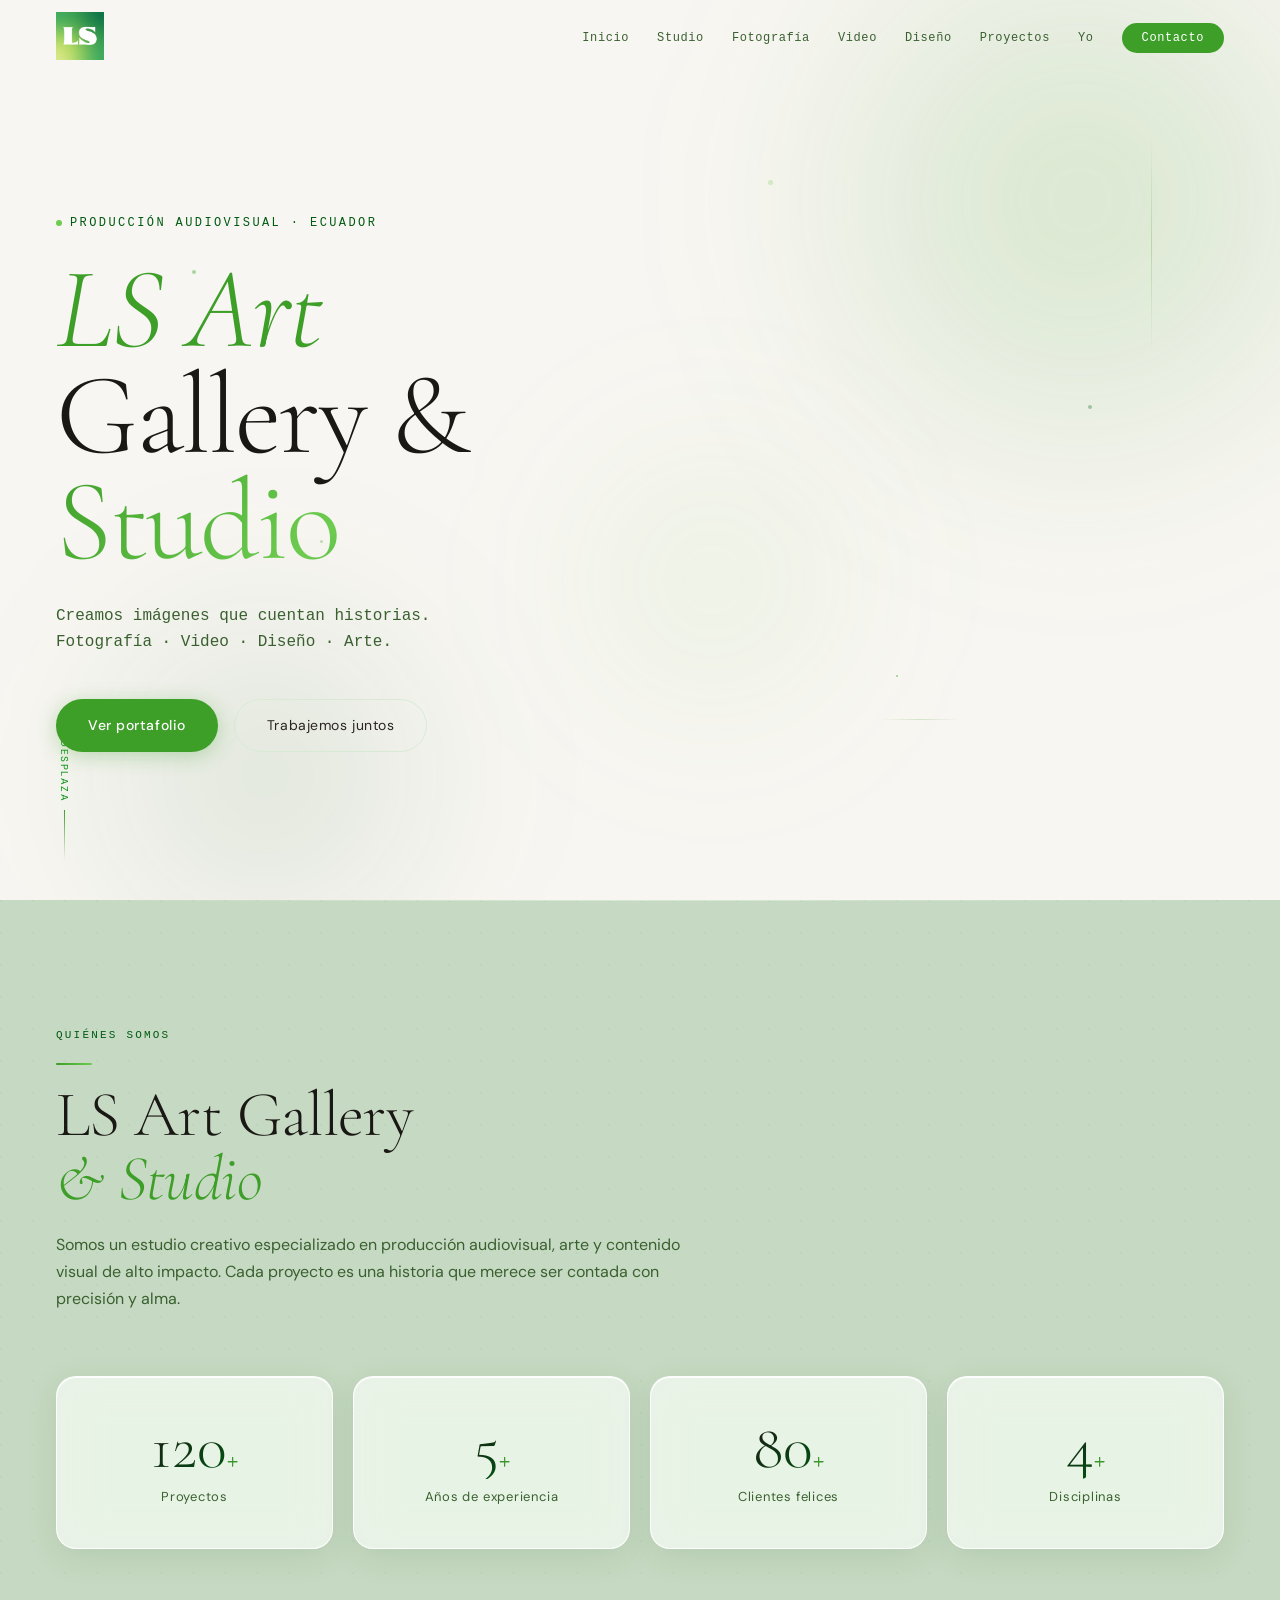
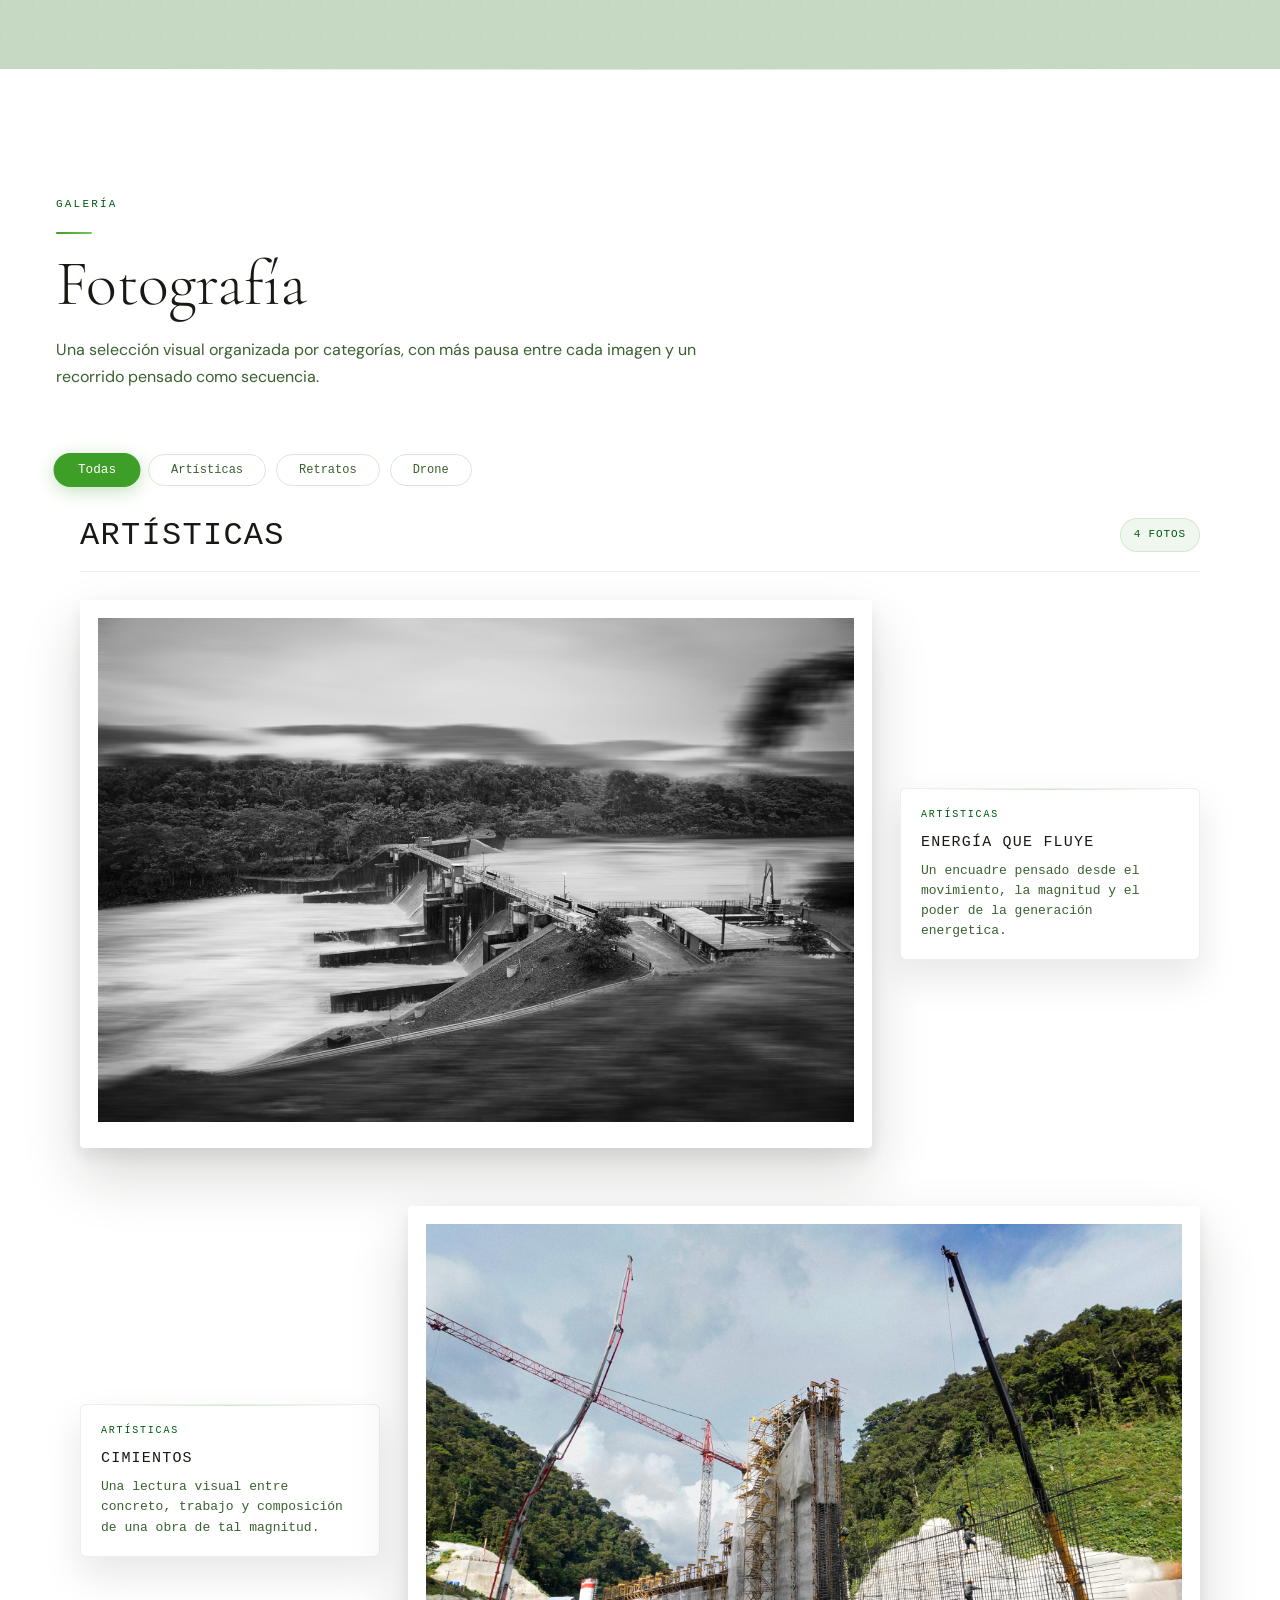
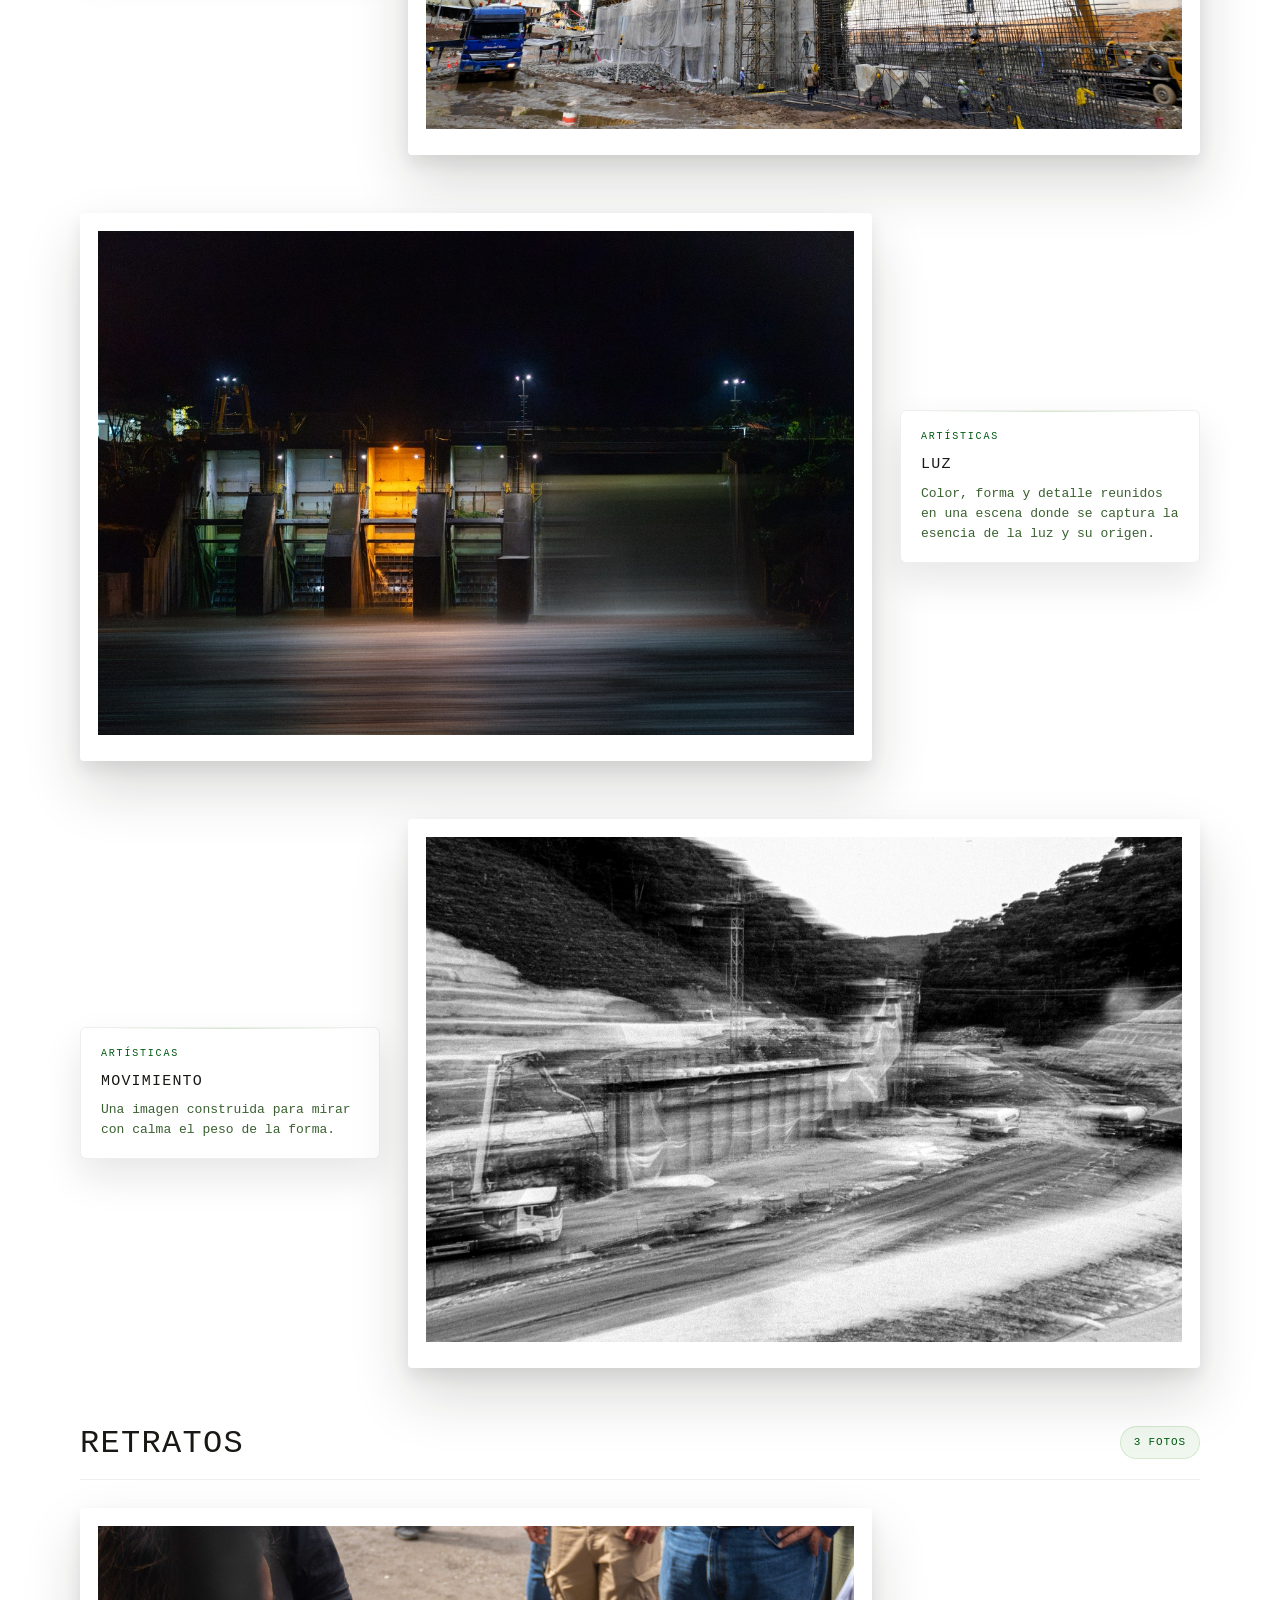
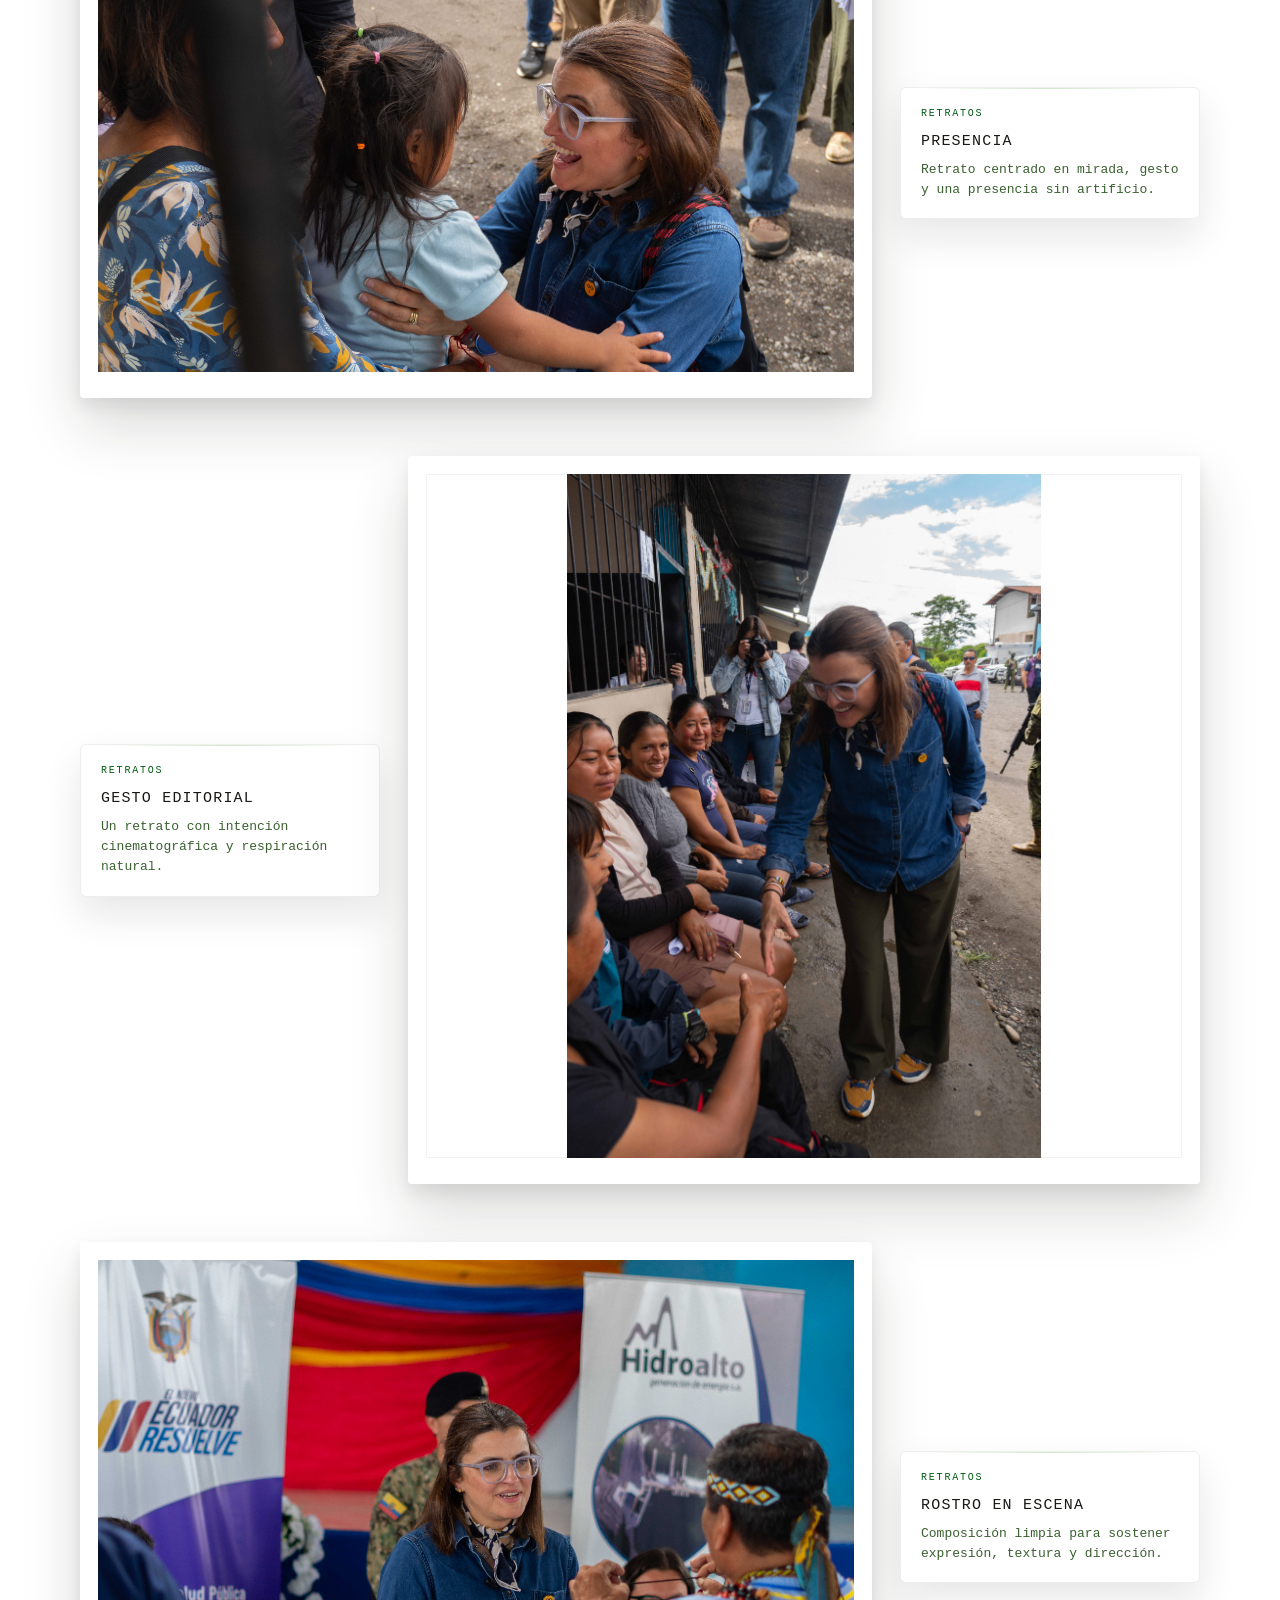
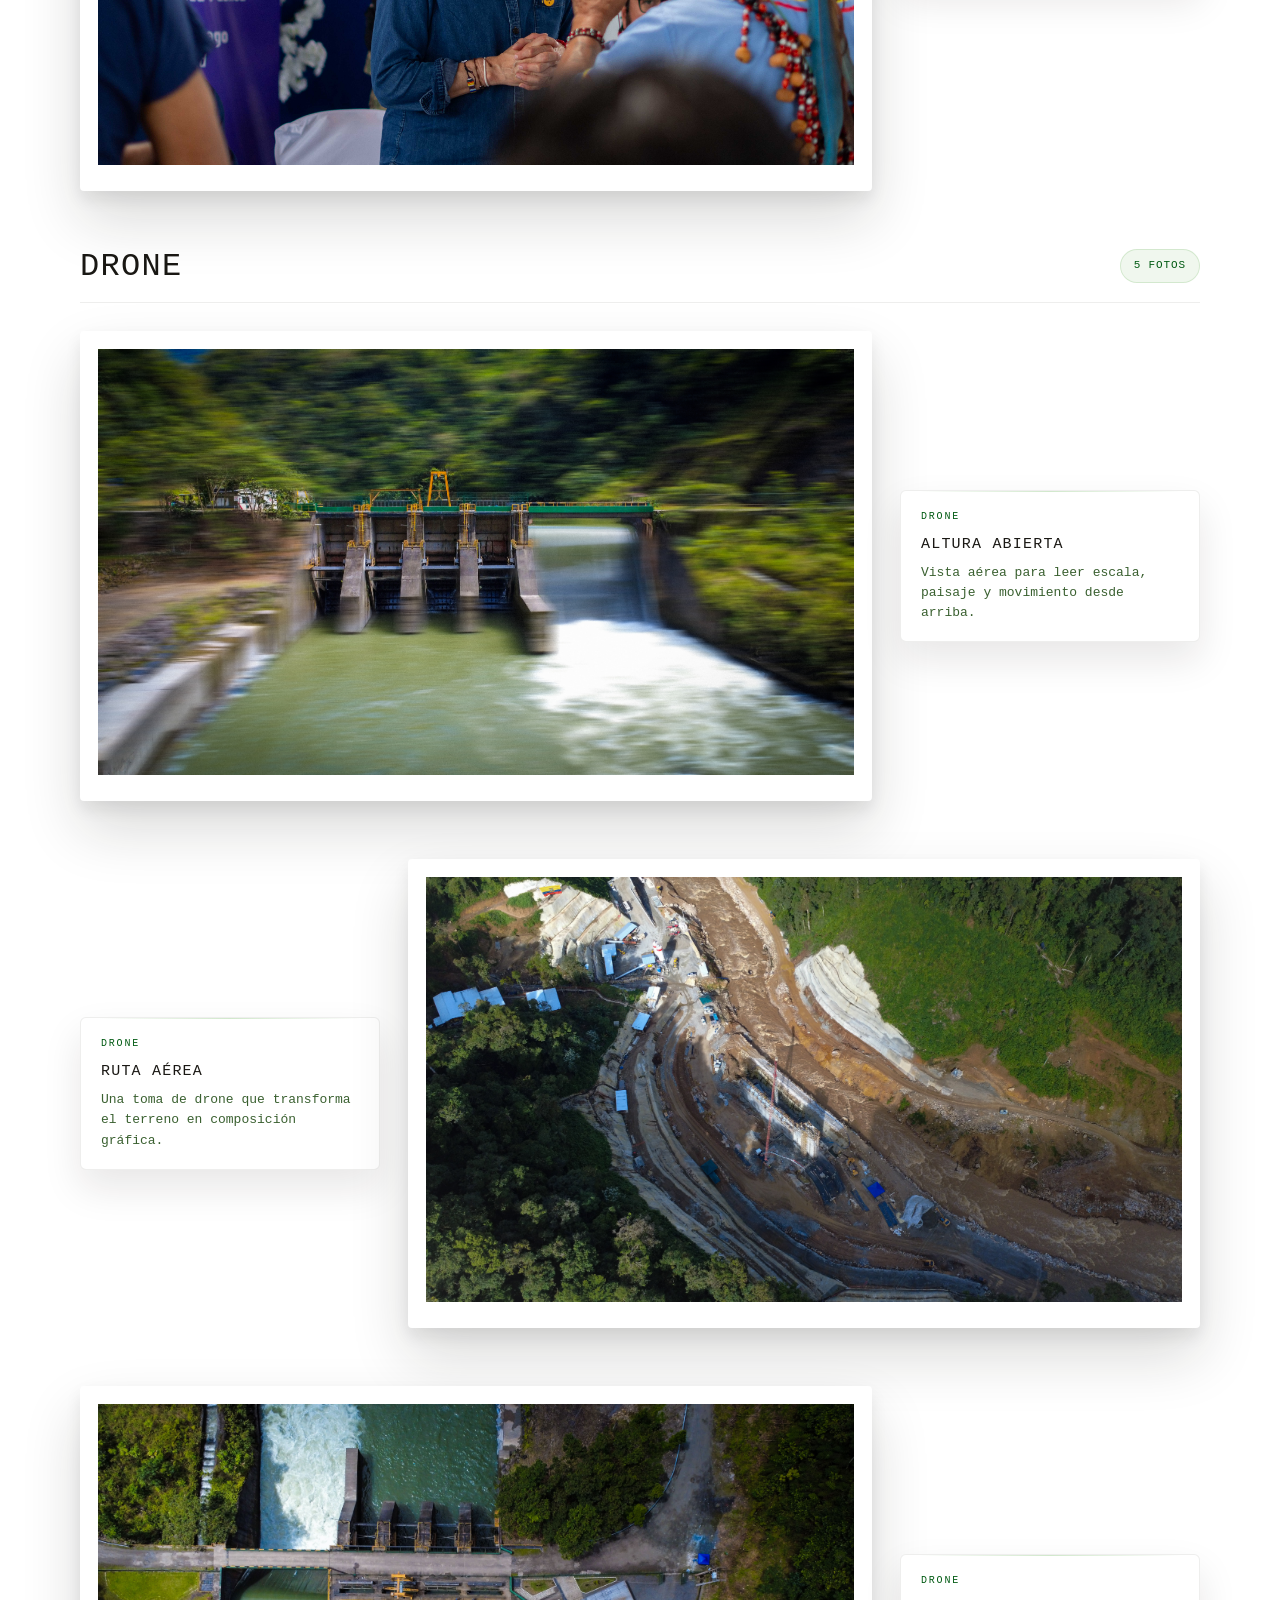
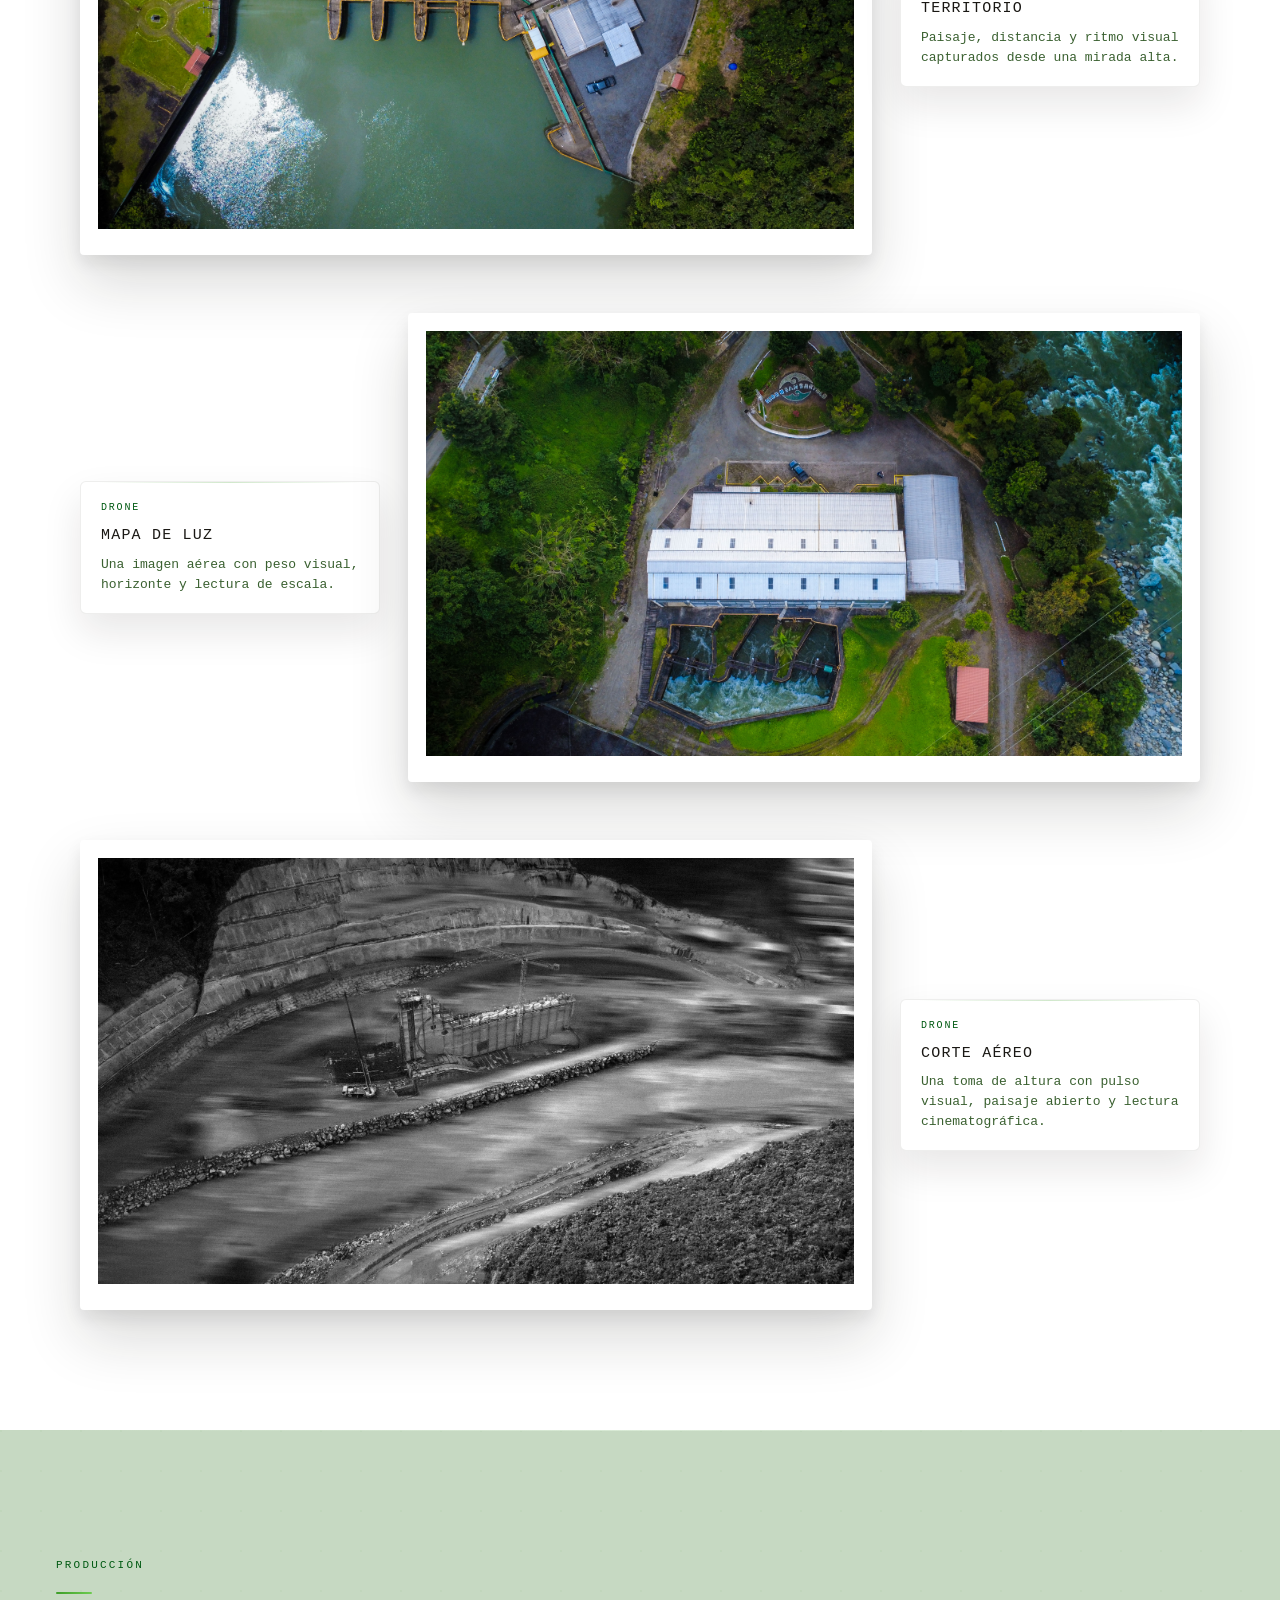
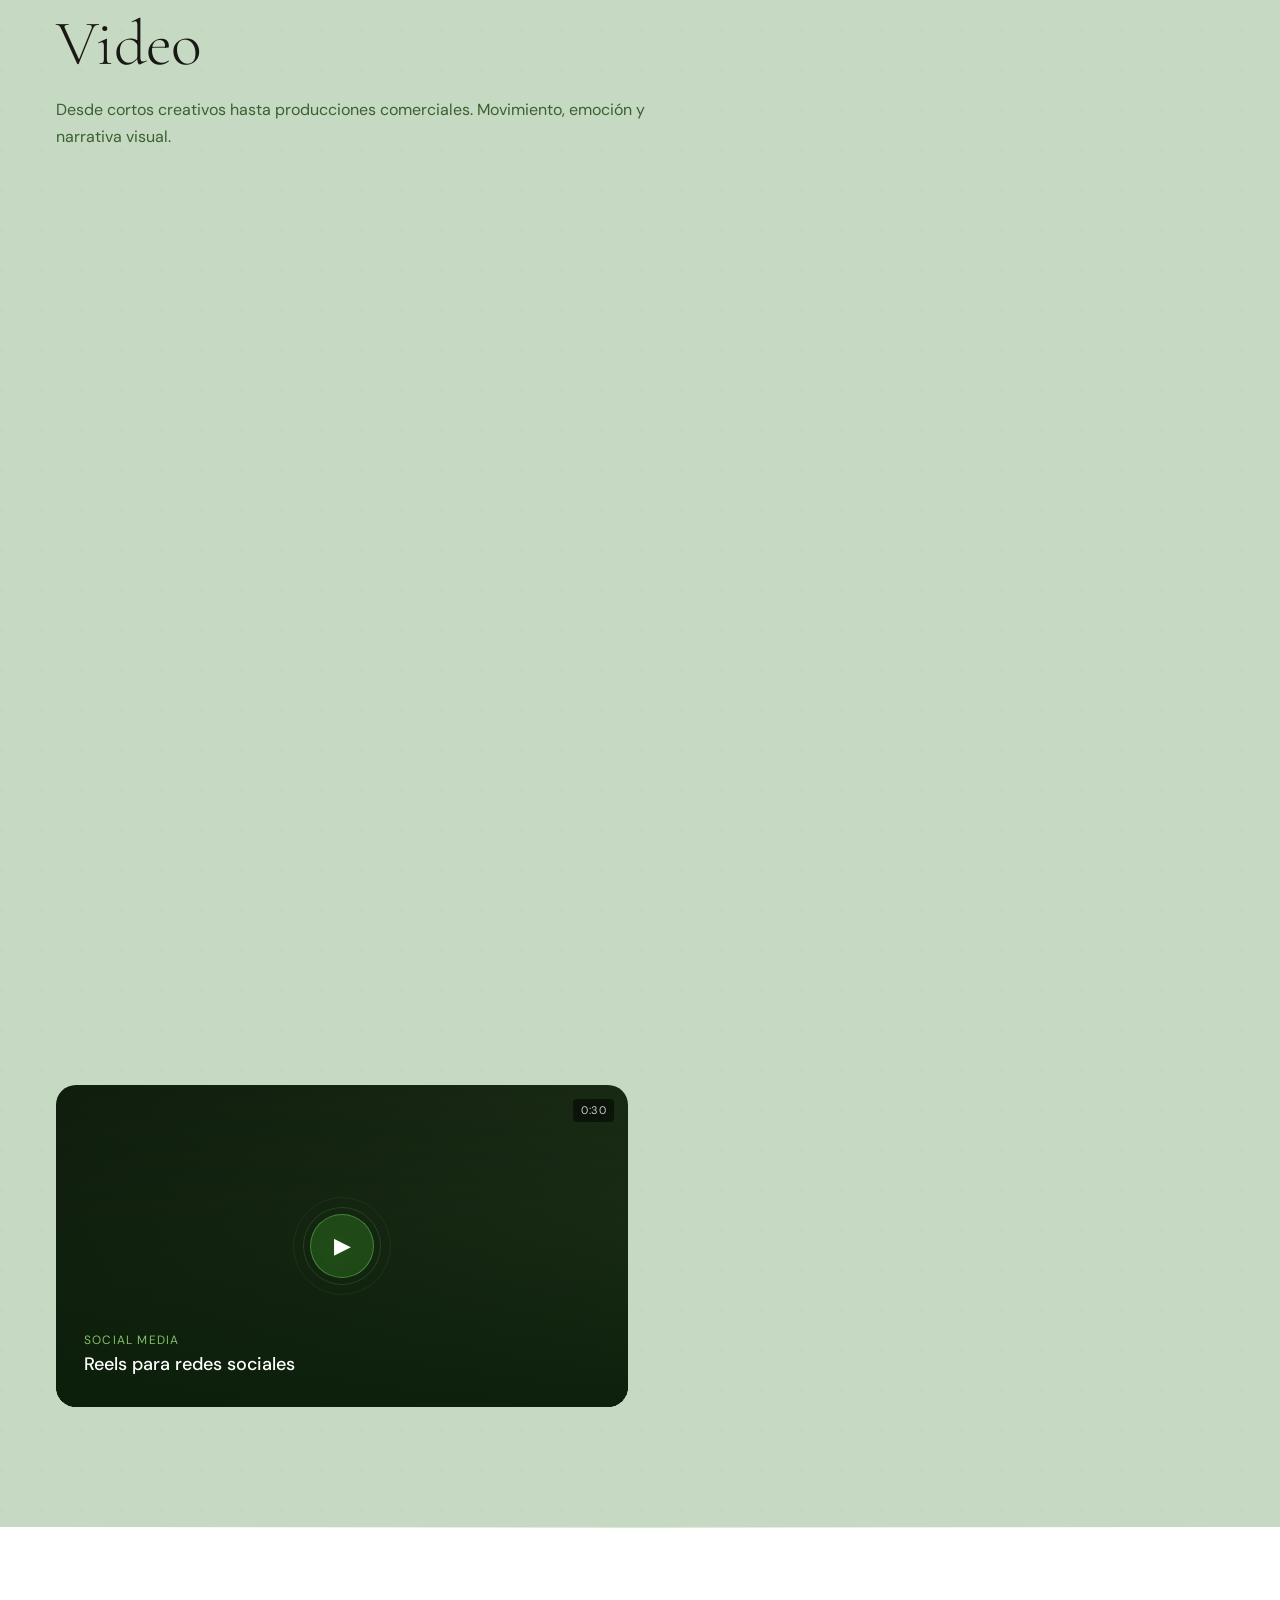
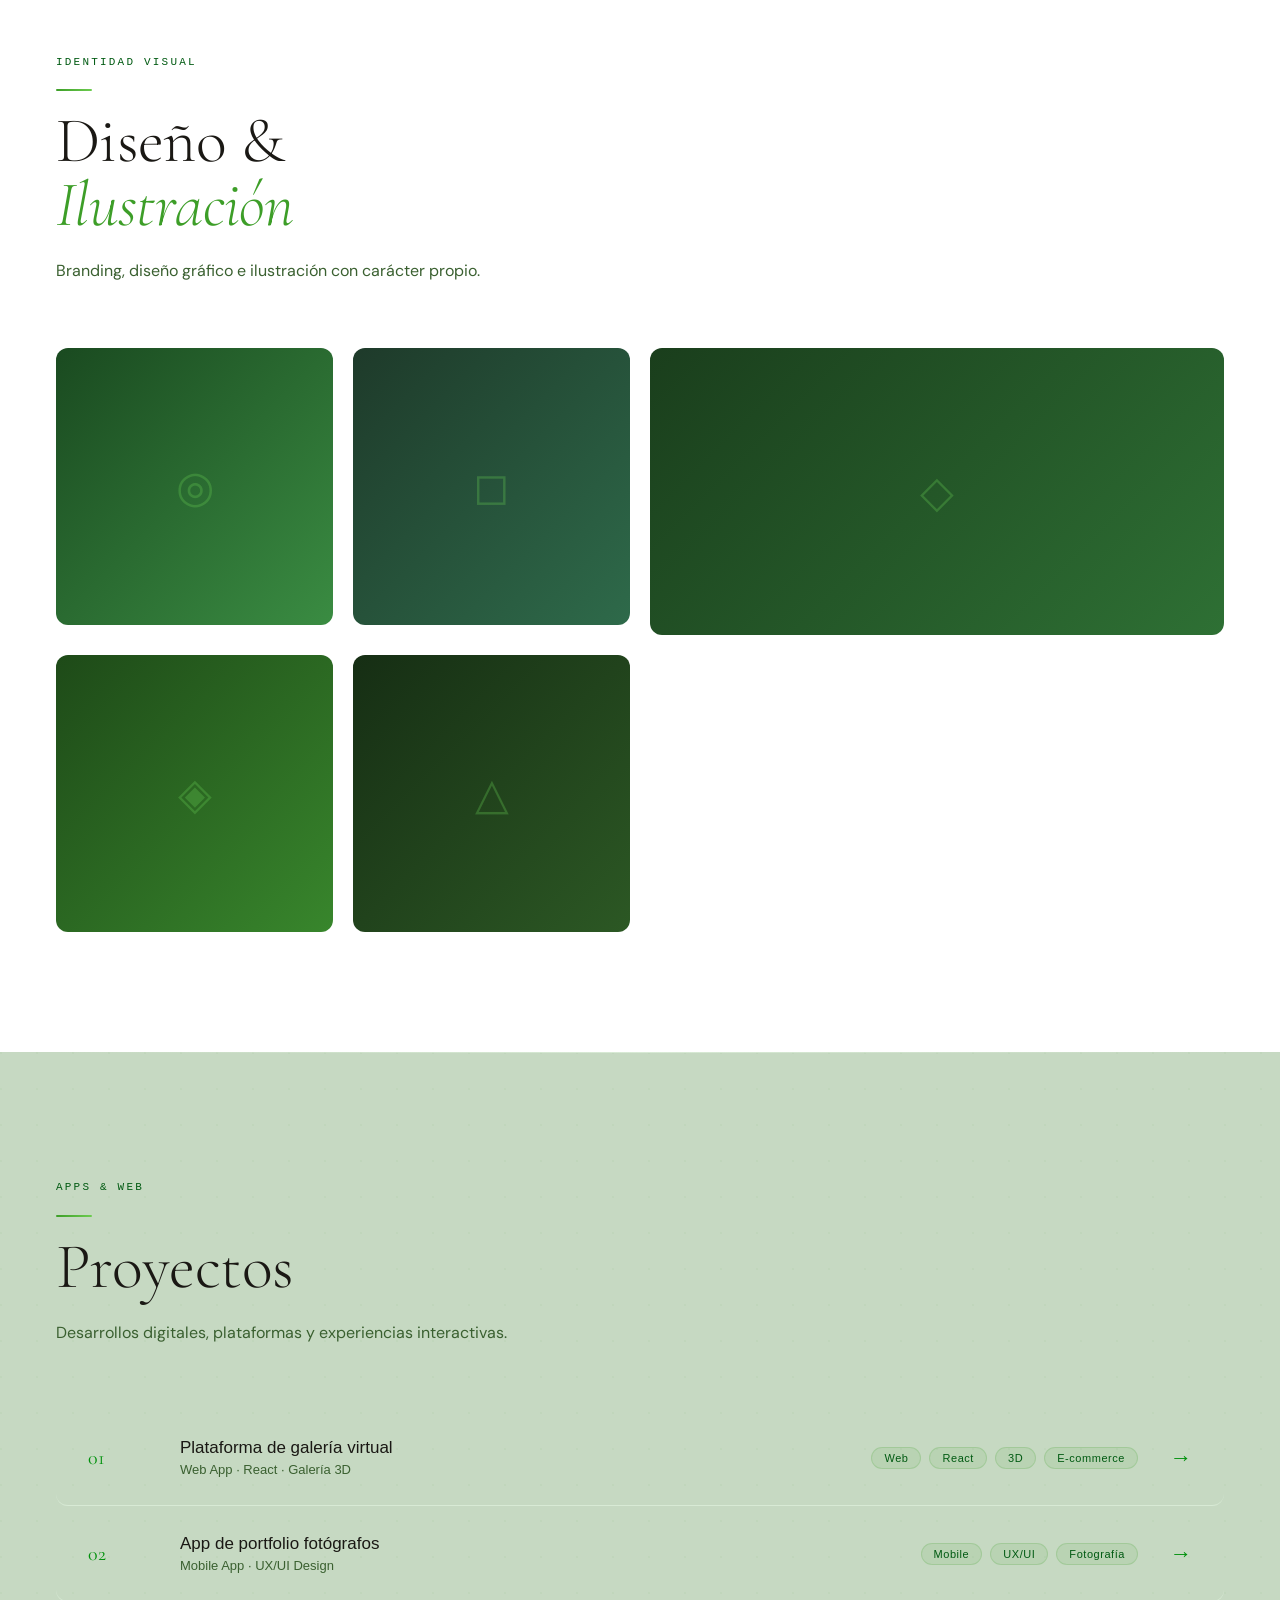
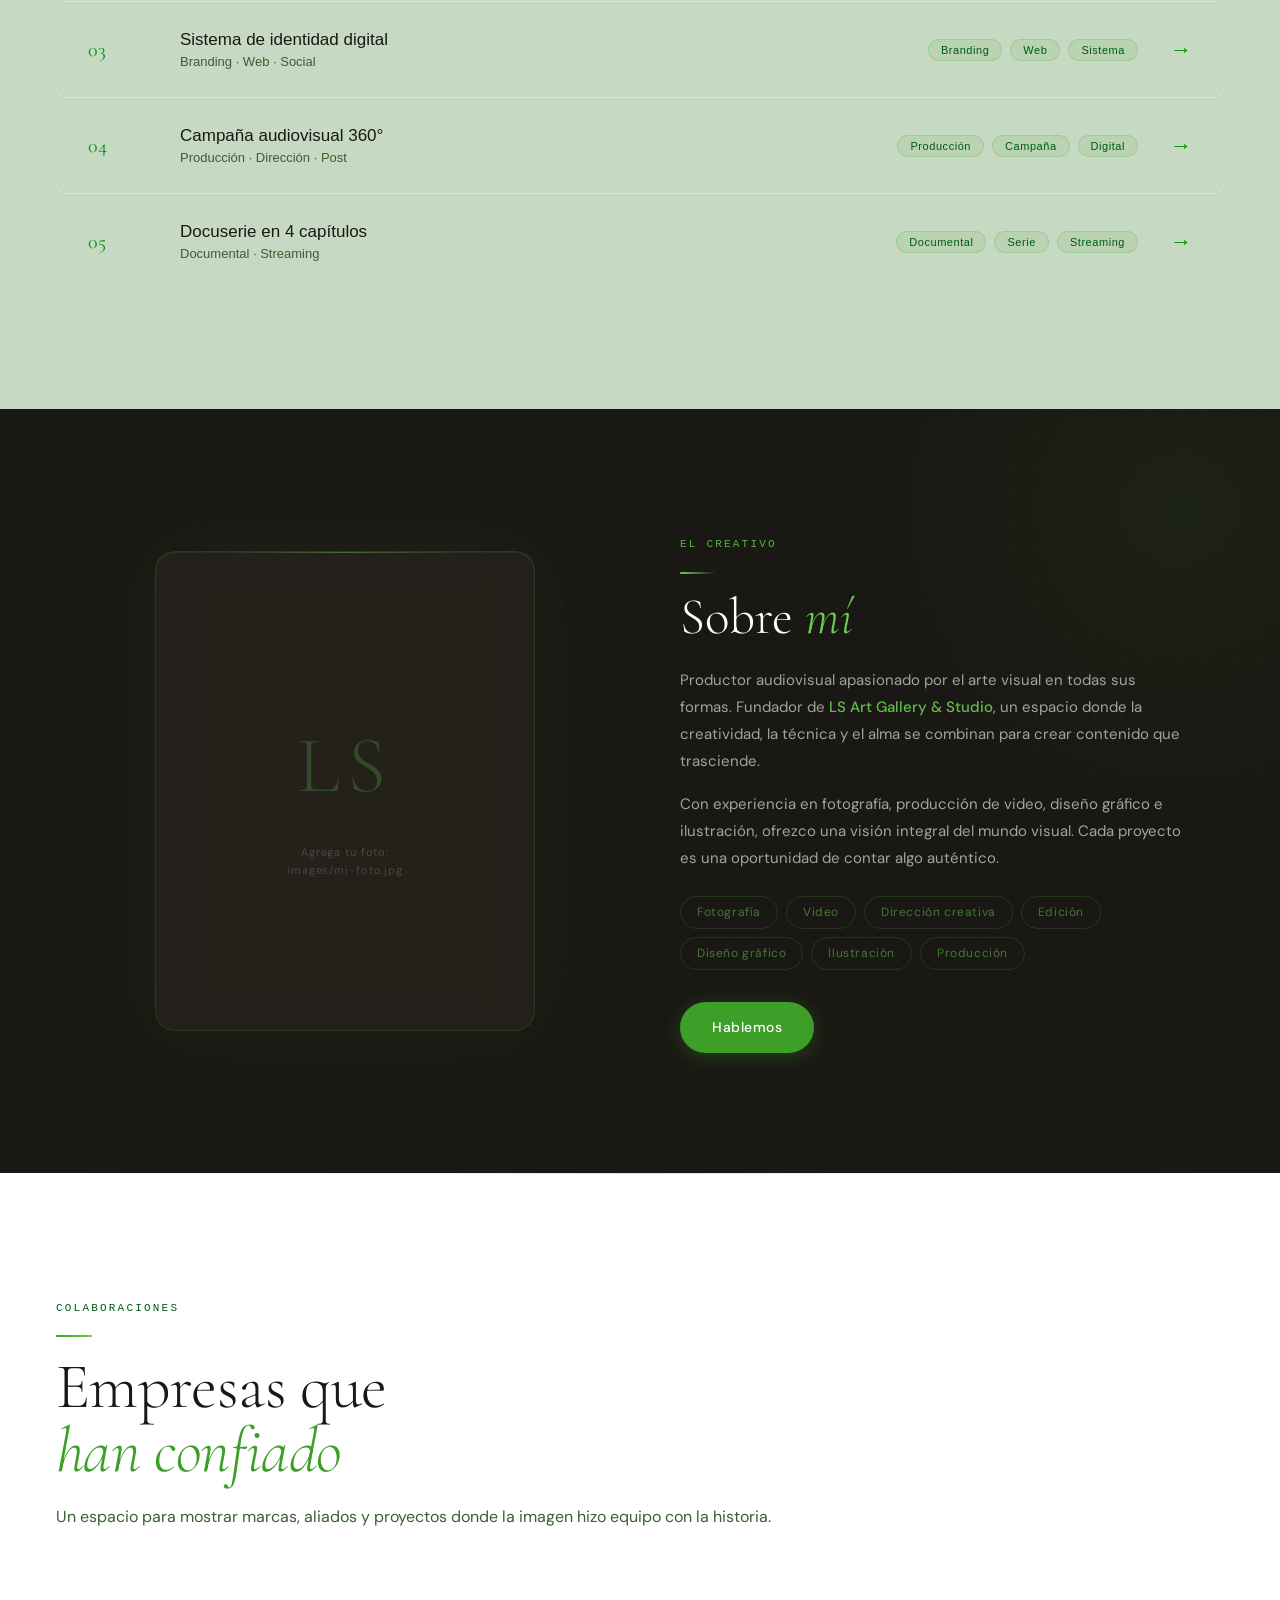
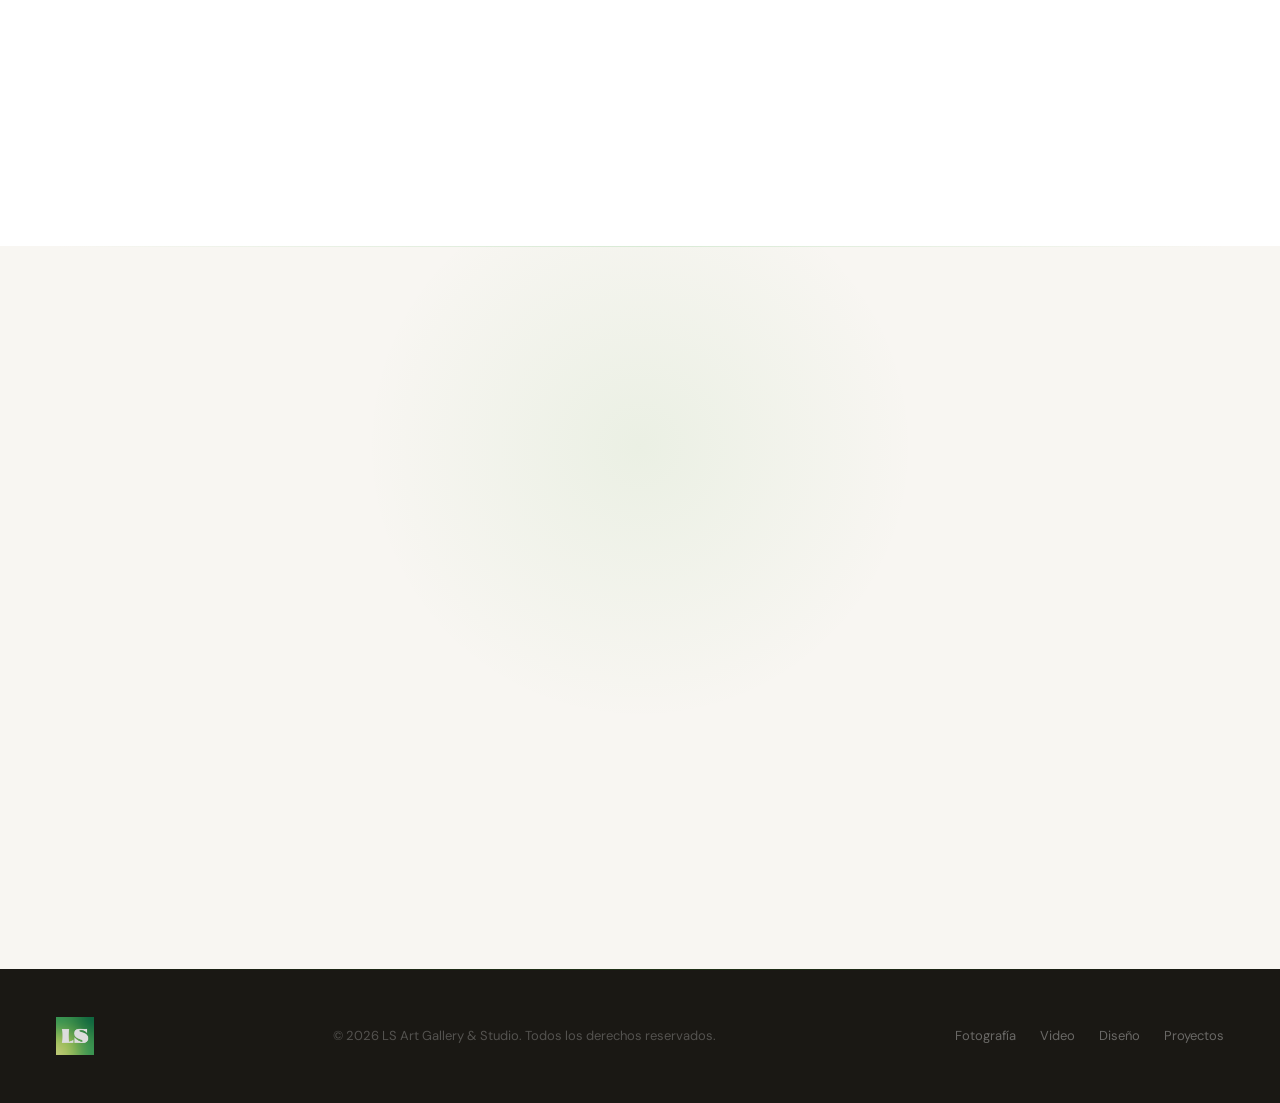
==== ls-final/index.html @ 09ae049b "logos" ====
<!DOCTYPE html>
<html lang="es">
<head>
<meta charset="UTF-8"/>
<meta name="viewport" content="width=device-width,initial-scale=1.0"/>
<meta name="google-site-verification" content="XpFqSykNkZOobCgNBsXsGVSF9Mt09kRxh77N28MkaJw" />
<title>LS Art Gallery & Studio</title>
<meta name="description" content="LS Art Gallery & Studio — Producción audiovisual, fotografía, video, diseño e ilustración. Ecuador."/>
<link rel="icon" type="image/png" href="images/logo.png">
<link rel="apple-touch-icon" href="images/logo.png">
<link rel="preconnect" href="https://fonts.googleapis.com">
<link href="https://fonts.googleapis.com/css2?family=Cormorant+Garamond:ital,wght@0,300;0,400;0,600;1,300;1,400&family=DM+Sans:opsz,wght@9..40,300;9..40,400;9..40,500&display=swap" rel="stylesheet">
<style>
:root{
  --white:#ffffff;--off:#f8f6f2;--cream:#c6d9c2;--sand:#d8ead5;--mid:#00910c;
  --dark:#1a1814;--accent:#3d9e28;--accent2:#005a12;--accent3:#6dcc50;
  --text:#2a2520;--muted:#3a6030;
  --gbg:rgba(255,255,255,0.65);--gborder:rgba(255,255,255,0.85);
  --gshadow:0 8px 32px rgba(30,90,30,0.10);
  --r:20px;--rsm:12px;
  --disp:'Cormorant Garamond',serif;--body:'DM Sans',sans-serif;--script:'Courier New',Courier,monospace;
  --ease:cubic-bezier(0.22,1,0.36,1);--spring:cubic-bezier(0.34,1.56,0.64,1);
}
*,*::before,*::after{box-sizing:border-box;margin:0;padding:0}
html{scroll-behavior:smooth}
body{background:var(--off);color:var(--text);font-family:var(--body);font-size:16px;line-height:1.6;overflow-x:hidden}
::-webkit-scrollbar{width:4px}::-webkit-scrollbar-track{background:var(--cream)}::-webkit-scrollbar-thumb{background:var(--accent);border-radius:2px}

/* ── GLASS ── */
.glass{background:var(--gbg);backdrop-filter:blur(20px) saturate(180%);-webkit-backdrop-filter:blur(20px) saturate(180%);border:1px solid var(--gborder);box-shadow:var(--gshadow),inset 0 1px 0 rgba(255,255,255,.9);border-radius:var(--r)}

/* ── NAV ── */
#nav{position:fixed;top:0;left:0;right:0;z-index:1000;display:flex;align-items:center;justify-content:space-between;padding:12px 56px;transition:all .4s var(--ease)}
#nav.sc{background:rgba(248,246,242,.93);backdrop-filter:blur(24px);-webkit-backdrop-filter:blur(24px);border-bottom:1px solid var(--sand);padding:8px 56px;box-shadow:0 4px 24px rgba(30,90,30,.08)}
.nlogo{display:flex;align-items:center;height:48px;text-decoration:none;transition:opacity .3s;flex-shrink:0}
.nlogo img{height:100%;width:auto;object-fit:contain;display:block}
.nlogo:hover{opacity:.7}
.nlinks{display:flex;gap:28px;list-style:none}
.nlinks a{font-family:var(--script);font-size:12px;color:var(--muted);text-decoration:none;letter-spacing:.05em;transition:color .2s;position:relative}
.nlinks a::after{content:'';position:absolute;bottom:-3px;left:0;width:0;height:1px;background:var(--accent);transition:width .3s var(--ease)}
.nlinks a:hover{color:var(--accent)}.nlinks a:hover::after{width:100%}
.ncta{background:var(--accent)!important;color:#fff!important;padding:8px 20px;border-radius:100px;font-weight:500!important;transition:background .25s,transform .2s var(--spring)!important}
.ncta:hover{background:var(--accent2)!important;transform:scale(1.04)!important}
.ncta::after{display:none!important}
.hbg{display:none;flex-direction:column;gap:5px;background:none;border:none;cursor:pointer;padding:4px}
.hbg span{display:block;width:22px;height:1.5px;background:var(--dark);transition:all .3s var(--ease)}
.hbg.open span:nth-child(1){transform:translateY(6.5px) rotate(45deg)}
.hbg.open span:nth-child(2){opacity:0}
.hbg.open span:nth-child(3){transform:translateY(-6.5px) rotate(-45deg)}
#mob{position:fixed;inset:0;background:rgba(248,246,242,.97);backdrop-filter:blur(30px);z-index:999;display:flex;align-items:center;justify-content:center;opacity:0;pointer-events:none;transition:opacity .4s var(--ease)}
#mob.open{opacity:1;pointer-events:all}
#mob ul{list-style:none;text-align:center}
#mob li{margin:14px 0;opacity:0;transform:translateY(20px);transition:all .4s var(--ease)}
#mob.open li{opacity:1;transform:none}
#mob.open li:nth-child(1){transition-delay:.05s}#mob.open li:nth-child(2){transition-delay:.1s}
#mob.open li:nth-child(3){transition-delay:.15s}#mob.open li:nth-child(4){transition-delay:.2s}
#mob.open li:nth-child(5){transition-delay:.25s}#mob.open li:nth-child(6){transition-delay:.3s}
#mob.open li:nth-child(7){transition-delay:.35s}#mob.open li:nth-child(8){transition-delay:.4s}
#mob a{font-family:var(--disp);font-size:38px;font-weight:300;color:var(--dark);text-decoration:none;transition:color .2s}
#mob a:hover{color:var(--accent)}

/* ── HERO ── */
#inicio{min-height:100vh;display:flex;align-items:center;position:relative;overflow:hidden;padding:140px 56px 80px}
.hbg-wrap{position:absolute;inset:0;pointer-events:none}
.orb{position:absolute;border-radius:50%;filter:blur(80px)}
.o1{width:700px;height:700px;background:radial-gradient(circle,rgba(61,158,40,.2) 0%,transparent 70%);top:-150px;right:-150px;animation:of1 9s ease-in-out infinite}
.o2{width:450px;height:450px;background:radial-gradient(circle,rgba(0,90,18,.13) 0%,transparent 70%);bottom:-100px;left:40px;animation:of2 11s ease-in-out infinite}
.o3{width:350px;height:350px;background:radial-gradient(circle,rgba(109,204,80,.13) 0%,transparent 70%);top:45%;left:42%;animation:of3 13s ease-in-out infinite}
/* Líneas decorativas hero */
.hero-lines{position:absolute;inset:0;pointer-events:none;overflow:hidden}
.hero-lines::before{content:'';position:absolute;top:15%;right:10%;width:1px;height:220px;background:linear-gradient(to bottom,transparent,rgba(61,158,40,.25),transparent);animation:lineFloat 6s ease-in-out infinite}
.hero-lines::after{content:'';position:absolute;bottom:20%;right:25%;width:80px;height:1px;background:linear-gradient(to right,transparent,rgba(61,158,40,.2),transparent);animation:lineFloat 8s ease-in-out infinite reverse}
@keyframes lineFloat{0%,100%{opacity:.4;transform:translateY(0)}50%{opacity:1;transform:translateY(-12px)}}
@keyframes of1{0%,100%{transform:translate(0,0)}50%{transform:translate(-40px,30px)}}
@keyframes of2{0%,100%{transform:translate(0,0)}50%{transform:translate(30px,-20px)}}
@keyframes of3{0%,100%{transform:translate(0,0)}50%{transform:translate(-20px,40px)}}

/* Partículas flotantes */
.particle{position:absolute;border-radius:50%;pointer-events:none}
.p1{width:4px;height:4px;background:rgba(61,158,40,.4);top:30%;left:15%;animation:pfloat 7s ease-in-out infinite}
.p2{width:3px;height:3px;background:rgba(61,158,40,.3);top:60%;left:25%;animation:pfloat 9s ease-in-out infinite .5s}
.p3{width:5px;height:5px;background:rgba(109,204,80,.25);top:20%;left:60%;animation:pfloat 11s ease-in-out infinite 1s}
.p4{width:2px;height:2px;background:rgba(61,158,40,.5);top:75%;left:70%;animation:pfloat 8s ease-in-out infinite 2s}
.p5{width:4px;height:4px;background:rgba(0,90,18,.3);top:45%;left:85%;animation:pfloat 10s ease-in-out infinite .3s}
@keyframes pfloat{0%,100%{transform:translateY(0) scale(1);opacity:.4}50%{transform:translateY(-20px) scale(1.3);opacity:1}}

.hcontent{position:relative;z-index:1;max-width:720px}
.htag{display:inline-flex;align-items:center;gap:8px;font-family:var(--script);font-size:12px;font-weight:400;letter-spacing:.2em;text-transform:uppercase;color:var(--accent2);margin-bottom:24px;opacity:0;transform:translateY(20px);animation:fu .7s .3s var(--ease) forwards}
.htag-dot{width:6px;height:6px;border-radius:50%;background:var(--accent3);animation:dotPulse 2s ease-in-out infinite}
@keyframes dotPulse{0%,100%{transform:scale(1);opacity:1}50%{transform:scale(1.6);opacity:.5}}
.htitle{font-family:var(--disp);font-size:clamp(58px,9vw,118px);font-weight:300;line-height:.92;color:var(--dark);letter-spacing:-.02em;margin-bottom:28px;opacity:0;transform:translateY(30px);animation:fu .9s .45s var(--ease) forwards}
.htitle em{font-style:italic;color:var(--accent)}
/* Texto con gradiente animado en el título */
.htitle .grad{background:linear-gradient(135deg,var(--accent),var(--accent3),var(--accent2));-webkit-background-clip:text;-webkit-text-fill-color:transparent;background-clip:text;background-size:200%;animation:gradShift 4s ease-in-out infinite}
@keyframes gradShift{0%,100%{background-position:0%}50%{background-position:100%}}
.hsub{font-family:var(--script);font-size:16px;color:var(--muted);line-height:1.65;margin-bottom:44px;opacity:0;transform:translateY(20px);animation:fu .8s .6s var(--ease) forwards}
.hact{display:flex;gap:16px;flex-wrap:wrap;opacity:0;transform:translateY(20px);animation:fu .8s .75s var(--ease) forwards}
/* Indicador de scroll mejorado */
.hscroll{position:absolute;bottom:40px;left:56px;display:flex;flex-direction:column;align-items:center;gap:8px;opacity:0;animation:fu .8s 1s var(--ease) forwards}
.hscroll span{font-size:10px;letter-spacing:.15em;text-transform:uppercase;color:var(--mid);writing-mode:vertical-rl}
.sline{width:1px;height:50px;background:linear-gradient(to bottom,var(--accent),transparent);animation:sl 2s ease-in-out infinite}
@keyframes sl{0%{transform:scaleY(0);transform-origin:top}50%{transform:scaleY(1);transform-origin:top}51%{transform-origin:bottom}100%{transform:scaleY(0);transform-origin:bottom}}
@keyframes fu{to{opacity:1;transform:none}}

/* ── BUTTONS ── */
.bp{display:inline-flex;align-items:center;gap:8px;padding:14px 32px;background:var(--accent);color:#fff;border-radius:100px;text-decoration:none;font-size:14px;font-weight:500;letter-spacing:.04em;transition:all .3s var(--spring);position:relative;overflow:hidden;border:none;cursor:pointer;box-shadow:0 4px 20px rgba(61,158,40,.3)}
.bp::before{content:'';position:absolute;inset:0;background:linear-gradient(135deg,rgba(255,255,255,.15),transparent);opacity:0;transition:opacity .3s}
.bp::after{content:'';position:absolute;inset:0;background:var(--accent2);transform:scaleX(0);transform-origin:right;transition:transform .4s var(--ease);z-index:0}
.bp:hover{transform:scale(1.04);box-shadow:0 8px 30px rgba(61,158,40,.4)}.bp:hover::after{transform:scaleX(1);transform-origin:left}.bp:hover::before{opacity:1}
.bp:active{transform:scale(.97)}.bp span{position:relative;z-index:1}
.bg{display:inline-flex;align-items:center;gap:8px;padding:14px 32px;background:transparent;color:var(--text);text-decoration:none;border:1.5px solid var(--sand);border-radius:100px;font-size:14px;font-weight:400;letter-spacing:.04em;transition:all .3s var(--spring)}
.bg:hover{border-color:var(--accent);color:var(--accent2);background:rgba(61,158,40,.06);transform:scale(1.03)}

/* ── SECTION ── */
.sec{padding:120px 56px;position:relative}
/* Separador decorativo entre secciones */
.sec-deco{position:absolute;top:0;left:56px;right:56px;height:1px;background:linear-gradient(to right,transparent,var(--sand),transparent)}
.sh{max-width:640px;margin-bottom:64px}
/* Línea acento bajo el tag */
.sh-line{width:36px;height:2px;background:linear-gradient(to right,var(--accent),var(--accent3));border-radius:2px;margin:10px 0 18px;animation:lineGrow .8s var(--ease) both}
@keyframes lineGrow{from{width:0}to{width:36px}}
.stag{display:inline-block;font-family:var(--script);font-size:11px;font-weight:400;letter-spacing:.2em;text-transform:uppercase;color:var(--accent2);margin-bottom:8px}
.sh h2{font-family:var(--disp);font-size:clamp(38px,5vw,70px);font-weight:300;line-height:1.0;color:var(--dark);letter-spacing:-.01em;margin-bottom:20px}
.sh h2 em{font-style:italic;color:var(--accent)}.sdesc{font-size:16px;color:var(--muted);line-height:1.7}

/* ── STUDIO ── */
#studio{background:var(--cream);overflow:hidden}
/* Fondo con patrón sutil */
#studio::before{content:'';position:absolute;inset:0;background-image:radial-gradient(circle at 1px 1px,rgba(61,158,40,.06) 1px,transparent 0);background-size:32px 32px;pointer-events:none}
.srow{display:grid;grid-template-columns:repeat(4,1fr);gap:20px;position:relative;z-index:1}
.scard{padding:40px 32px;text-align:center;display:flex;flex-direction:column;align-items:center;gap:8px;transition:transform .4s var(--spring),box-shadow .4s var(--ease);cursor:default;position:relative;overflow:hidden}
.scard::after{content:'';position:absolute;bottom:0;left:50%;transform:translateX(-50%);width:0;height:2px;background:linear-gradient(to right,var(--accent),var(--accent3));transition:width .4s var(--ease);border-radius:2px}
.scard:hover{transform:translateY(-8px);box-shadow:0 20px 48px rgba(30,90,30,.15)}.scard:hover::after{width:60%}
.snum{font-family:var(--disp);font-size:62px;font-weight:300;color:var(--dark);line-height:1;background:linear-gradient(135deg,var(--dark),var(--accent2));-webkit-background-clip:text;-webkit-text-fill-color:transparent;background-clip:text}
.snum::after{content:'+';font-size:28px;-webkit-text-fill-color:var(--accent);color:var(--accent)}
.slbl{font-size:13px;color:var(--muted);letter-spacing:.06em}

/* ── FILTER ── */
.fbar{display:flex;gap:10px;flex-wrap:wrap;margin-bottom:32px}
.fbtn{padding:8px 22px;border-radius:100px;border:1.5px solid var(--sand);background:transparent;color:var(--muted);font-family:var(--script);font-size:12px;cursor:pointer;transition:all .25s var(--spring)}
.fbtn:hover{border-color:var(--accent);color:var(--accent2);transform:scale(1.03)}
.fbtn.act{background:var(--accent);color:#fff;border-color:var(--accent);transform:scale(1.06);box-shadow:0 4px 16px rgba(61,158,40,.3)}

/* ── PHOTO ── */
#fotografia{background:#fff}
.fgroups{display:flex;flex-direction:column;gap:58px;max-width:1120px;margin:0 auto}
.fgroup{padding:0;background:#fff;border:none;box-shadow:none;transition:opacity .35s var(--ease),transform .35s var(--ease)}
.fgroup.is-hidden{display:none}
.fgroup-head{display:flex;align-items:center;justify-content:space-between;gap:20px;margin-bottom:28px;padding-bottom:18px;border-bottom:1px solid rgba(42,37,32,.08)}
.fgroup-title{font-family:var(--script);font-size:clamp(21px,2.5vw,32px);font-weight:400;color:var(--dark);line-height:1.1;letter-spacing:.04em;text-transform:uppercase;margin:0}
.fgroup-count{align-self:flex-start;padding:7px 13px;border-radius:100px;background:rgba(61,158,40,.08);border:1px solid rgba(61,158,40,.16);font-family:var(--script);font-size:11px;letter-spacing:.08em;text-transform:uppercase;color:var(--accent2);white-space:nowrap}
.pgrid{display:grid;grid-template-columns:1fr;gap:58px}
.picard{display:grid;grid-template-columns:minmax(0,1fr) minmax(230px,300px);align-items:center;gap:28px;padding:0;background:transparent;border:none;box-shadow:none}
.picard:nth-child(even){grid-template-columns:minmax(230px,300px) minmax(0,1fr)}
.picard:nth-child(even) .pi{order:2}
.picard:nth-child(even) .photo-plaque{order:1;justify-self:end}
.pi{position:relative;overflow:hidden;border:18px solid #fff;border-bottom-width:26px;border-radius:4px;cursor:pointer;transition:transform .4s var(--ease),box-shadow .4s var(--ease);padding:0;background:#fff;width:100%;text-align:left;display:flex;align-items:center;justify-content:center;box-shadow:0 28px 58px rgba(26,24,20,.16),0 8px 16px rgba(26,24,20,.08),inset 0 0 0 1px rgba(42,37,32,.06)}
.pi:hover{transform:translateY(-5px) rotate(.2deg);box-shadow:0 34px 70px rgba(26,24,20,.18),0 12px 22px rgba(26,24,20,.08),inset 0 0 0 1px rgba(42,37,32,.08)}
.pi-ph{width:auto;max-width:100%;height:auto;max-height:76vh;object-fit:contain;display:block;transition:transform .7s var(--ease)}
.pi:hover .pi-ph{transform:scale(1.018)}
.pi-ph-bg{width:100%;min-height:420px;display:flex;align-items:center;justify-content:center;transition:transform .7s var(--ease)}
.pi:hover .pi-ph-bg{transform:scale(1.018)}
.photo-plaque{justify-self:start;max-width:300px;padding:18px 20px;border-radius:6px;background:#fff;border:1px solid rgba(42,37,32,.08);box-shadow:0 18px 38px rgba(26,24,20,.10);position:relative}
.photo-plaque::before{content:'';position:absolute;top:0;left:18px;right:18px;height:1px;background:linear-gradient(to right,transparent,rgba(61,158,40,.24),transparent)}
.photo-plaque-kicker{display:block;font-family:var(--script);font-size:10px;letter-spacing:.18em;text-transform:uppercase;color:var(--accent2);margin-bottom:10px}
.photo-plaque-title{font-family:var(--script);font-size:15px;font-weight:400;letter-spacing:.08em;text-transform:uppercase;color:var(--dark);line-height:1.35;margin-bottom:8px}
.photo-plaque-bio{font-family:var(--script);font-size:13px;line-height:1.55;color:var(--muted)}

/* ── VIDEO ── */
#video{background:var(--cream);overflow:hidden}
#video::before{content:'';position:absolute;inset:0;background-image:radial-gradient(circle at 1px 1px,rgba(61,158,40,.04) 1px,transparent 0);background-size:40px 40px;pointer-events:none}
.vgrid{display:grid;grid-template-columns:repeat(2,1fr);gap:24px;position:relative;z-index:1}
.vi{position:relative;overflow:hidden;border-radius:var(--r);cursor:pointer;aspect-ratio:16/9;transition:all .4s var(--ease)}
.vi:first-child{grid-column:span 2;aspect-ratio:21/9}
.vi:hover{transform:scale(1.02);box-shadow:0 16px 48px rgba(30,90,30,.18)}
.vi-ph{width:100%;height:100%;object-fit:cover;display:block;transition:transform .7s var(--ease)}
.vi:hover .vi-ph{transform:scale(1.07)}
.vi-ph-bg{width:100%;height:100%;display:flex;align-items:center;justify-content:center;transition:transform .7s var(--ease)}
.vi:hover .vi-ph-bg{transform:scale(1.07)}
.vi-ov{position:absolute;inset:0;background:linear-gradient(to top,rgba(10,30,10,.85) 0%,rgba(10,30,10,.15) 60%,transparent 100%);display:flex;flex-direction:column;justify-content:flex-end;padding:28px;transition:background .4s}
.vi:hover .vi-ov{background:linear-gradient(to top,rgba(10,30,10,.95) 0%,rgba(10,30,10,.3) 60%,transparent 100%)}
/* Botón play con ripple */
.vi-play{position:absolute;top:50%;left:50%;transform:translate(-50%,-50%);width:64px;height:64px;border-radius:50%;background:rgba(61,158,40,.3);backdrop-filter:blur(10px);border:1.5px solid rgba(100,200,80,.5);display:flex;align-items:center;justify-content:center;color:#fff;font-size:22px;transition:all .3s var(--spring)}
.vi-play::before{content:'';position:absolute;inset:-8px;border-radius:50%;border:1px solid rgba(100,200,80,.2);animation:ripple 2.5s ease-out infinite}
.vi-play::after{content:'';position:absolute;inset:-18px;border-radius:50%;border:1px solid rgba(100,200,80,.1);animation:ripple 2.5s ease-out infinite .6s}
@keyframes ripple{0%{transform:scale(.9);opacity:1}100%{transform:scale(1.4);opacity:0}}
.vi:hover .vi-play{transform:translate(-50%,-50%) scale(1.18);background:rgba(61,158,40,.6)}
.vi-ttl{color:#fff;font-size:18px;font-weight:500;margin-bottom:4px;transform:translateY(4px);transition:transform .4s var(--ease)}
.vi-cat{color:rgba(150,220,120,.85);font-size:12px;letter-spacing:.1em;text-transform:uppercase;transform:translateY(4px);transition:transform .4s var(--ease) .04s}
.vi:hover .vi-ttl,.vi:hover .vi-cat{transform:none}
/* Duración ficticia decorativa */
.vi-dur{position:absolute;top:14px;right:14px;background:rgba(0,0,0,.5);backdrop-filter:blur(6px);color:rgba(255,255,255,.8);font-size:11px;padding:3px 8px;border-radius:4px;letter-spacing:.04em}

/* ── DESIGN ── */
#diseno{background:#fff}
.dgrid{display:grid;grid-template-columns:repeat(4,1fr);gap:20px}
.di{position:relative;overflow:hidden;border-radius:var(--rsm);cursor:pointer;aspect-ratio:1;transition:all .4s var(--ease)}
.di:nth-child(3){grid-column:span 2;aspect-ratio:2/1}
.di:hover{transform:scale(1.03);z-index:2;box-shadow:0 16px 48px rgba(30,90,30,.16)}
.di-ph{width:100%;height:100%;object-fit:cover;display:block;transition:transform .7s var(--ease)}
.di:hover .di-ph{transform:scale(1.12)}
.di-ph-bg{width:100%;height:100%;display:flex;align-items:center;justify-content:center;transition:transform .7s var(--ease)}
.di:hover .di-ph-bg{transform:scale(1.12)}
.di-ov{position:absolute;inset:0;background:rgba(10,30,10,0);display:flex;flex-direction:column;align-items:center;justify-content:center;gap:8px;transition:all .35s var(--ease)}
.di:hover .di-ov{background:rgba(10,30,10,.55)}
.di-lbl{color:#fff;font-size:14px;font-weight:500;opacity:0;transform:translateY(8px);transition:all .35s var(--spring);text-align:center;padding:0 16px}
.di-cat-lbl{color:rgba(150,220,120,.8);font-size:10px;letter-spacing:.14em;text-transform:uppercase;opacity:0;transform:translateY(8px);transition:all .35s var(--spring) .05s}
.di:hover .di-lbl,.di:hover .di-cat-lbl{opacity:1;transform:none}

/* ── PROJECTS ── */
#proyectos{background:var(--cream);overflow:hidden}
#proyectos::before{content:'';position:absolute;inset:0;background-image:radial-gradient(circle at 1px 1px,rgba(61,158,40,.04) 1px,transparent 0);background-size:36px 36px;pointer-events:none}
.plist{display:flex;flex-direction:column;position:relative;z-index:1}
.pitem{display:grid;grid-template-columns:60px 1fr auto auto;align-items:center;gap:32px;padding:28px 32px;border-radius:var(--rsm);background:transparent;border:none;cursor:pointer;border-bottom:1px solid var(--sand);text-align:left;width:100%;transition:all .35s var(--ease);position:relative;overflow:hidden}
.pitem::before{content:'';position:absolute;left:0;top:0;bottom:0;width:3px;background:linear-gradient(to bottom,var(--accent),var(--accent3));transform:scaleY(0);transition:transform .35s var(--ease);border-radius:0 2px 2px 0}
.pitem:last-child{border-bottom:none}
.pitem:hover{background:var(--gbg);backdrop-filter:blur(20px);transform:translateX(10px);box-shadow:var(--gshadow)}.pitem:hover::before{transform:scaleY(1)}
.pnum{font-family:var(--disp);font-size:20px;color:var(--mid);transition:color .3s}
.pitem:hover .pnum{color:var(--accent)}
.pttl{font-size:17px;font-weight:500;color:var(--dark);margin-bottom:4px}
.psub{font-size:13px;color:var(--muted)}
.ptags{display:flex;gap:8px;flex-wrap:wrap}
.ptag{font-size:11px;padding:4px 12px;border-radius:100px;background:rgba(61,158,40,.09);color:var(--accent2);letter-spacing:.05em;border:1px solid rgba(61,158,40,.18);transition:all .2s}
.pitem:hover .ptag{background:rgba(61,158,40,.15);border-color:rgba(61,158,40,.3)}
.parr{font-size:22px;color:var(--mid);transition:all .35s var(--spring)}
.pitem:hover .parr{color:var(--accent);transform:translateX(8px)}

/* ── ABOUT ── */
#sobre-mi{background:var(--dark);color:#fff;overflow:hidden}
/* Grid de puntos de fondo */
#sobre-mi::before{content:'';position:absolute;inset:0;background-image:radial-gradient(circle at 1px 1px,rgba(61,158,40,.06) 1px,transparent 0);background-size:28px 28px;pointer-events:none}
/* Gradiente decorativo */
#sobre-mi::after{content:'';position:absolute;top:-200px;right:-200px;width:600px;height:600px;border-radius:50%;background:radial-gradient(circle,rgba(61,158,40,.07) 0%,transparent 70%);pointer-events:none}
.ainner{display:grid;grid-template-columns:1fr 1fr;gap:80px;align-items:center;max-width:1100px;margin:0 auto;position:relative;z-index:1}
.aph{width:380px;height:480px;display:flex;flex-direction:column;align-items:center;justify-content:center;gap:16px;background:rgba(255,255,255,.04)!important;border:1px solid rgba(100,200,80,.14)!important;box-shadow:0 0 80px rgba(61,158,40,.08),inset 0 1px 0 rgba(255,255,255,.06)!important;overflow:hidden;position:relative}
/* Brillo en borde superior */
.aph::before{content:'';position:absolute;top:0;left:20%;right:20%;height:1px;background:linear-gradient(to right,transparent,rgba(109,204,80,.4),transparent)}
.aph img{width:100%;height:100%;object-fit:cover;display:block;border-radius:20px}
.aph-ph{display:flex;flex-direction:column;align-items:center;gap:14px}
.ainit{font-family:var(--disp);font-size:80px;font-weight:300;color:rgba(100,200,80,.25);letter-spacing:8px}
.ahint{font-size:11px;color:rgba(255,255,255,.18);letter-spacing:.08em;text-align:center}
.atext .stag{color:rgba(100,220,80,.8)}
.atext h2{font-family:var(--disp);font-size:clamp(36px,4vw,58px);font-weight:300;color:#fff;line-height:1.0;margin-bottom:24px}
.atext h2 em{font-style:italic;color:var(--accent3)}
.atext p{color:rgba(255,255,255,.6);line-height:1.8;margin-bottom:16px;font-size:15px}
.atext strong{color:rgba(109,204,80,.9);font-weight:500}
.stags{display:flex;flex-wrap:wrap;gap:8px;margin:24px 0 32px}
.stag-item{padding:6px 16px;border-radius:100px;border:1px solid rgba(100,200,80,.16);color:rgba(100,200,80,.55);font-size:12px;letter-spacing:.05em;transition:all .25s;cursor:default}
.stag-item:hover{border-color:var(--accent3);color:var(--accent3);background:rgba(61,158,40,.08);transform:scale(1.04)}

/* ── CLIENTES ── */
#clientes{background:#fff;overflow:hidden}
#clientes .sh{max-width:720px}
.logos-grid{display:grid;grid-template-columns:repeat(auto-fit,minmax(190px,1fr));gap:16px;position:relative;z-index:1}
.logo-slot{min-height:132px;border-radius:8px;background:#fff;border:1px solid rgba(42,37,32,.08);display:flex;align-items:center;justify-content:center;padding:24px;transition:transform .35s var(--spring),border-color .35s var(--ease),box-shadow .35s var(--ease);overflow:hidden}
.logo-slot:hover{transform:translateY(-6px);border-color:rgba(61,158,40,.22);box-shadow:0 18px 38px rgba(26,24,20,.08)}
.logo-slot span{font-family:var(--script);font-size:13px;letter-spacing:.14em;text-transform:uppercase;color:rgba(42,37,32,.45);transition:color .25s}
.logo-slot img{max-width:88%;max-height:76px;width:auto;height:auto;object-fit:contain;filter:none;opacity:.9;transition:opacity .3s,transform .3s var(--spring)}
.logo-slot:hover span{color:var(--accent2)}
.logo-slot:hover img{opacity:1;transform:scale(1.04)}

/* ── CONTACT — CENTRADO Y RENOVADO ── */
#contacto{background:var(--off);overflow:hidden;text-align:center}
/* Orbes de fondo para la sección de contacto */
#contacto::before{content:'';position:absolute;top:-100px;left:50%;transform:translateX(-50%);width:600px;height:600px;border-radius:50%;background:radial-gradient(circle,rgba(61,158,40,.07) 0%,transparent 65%);pointer-events:none}
/* Header centrado */
#contacto .sh{max-width:100%;text-align:center}
#contacto .sh .sh-line{margin-left:auto;margin-right:auto}
/* Cards container: centrado */
.ccards-wrap{display:flex;justify-content:center;position:relative;z-index:1}
.ccards{display:grid;grid-template-columns:repeat(3,1fr);gap:24px;width:100%;max-width:860px}
.ccard{display:flex;flex-direction:column;align-items:center;text-align:center;gap:14px;padding:44px 28px 36px;text-decoration:none;color:inherit;transition:all .4s var(--spring);position:relative;overflow:hidden}
/* Brillo superior en la card */
.ccard::before{content:'';position:absolute;top:0;left:15%;right:15%;height:1px;background:linear-gradient(to right,transparent,rgba(61,158,40,.25),transparent);transition:opacity .3s;opacity:0}
.ccard:hover::before{opacity:1}
/* Fondo animado en hover */
.ccard::after{content:'';position:absolute;inset:0;border-radius:var(--r);background:linear-gradient(135deg,rgba(61,158,40,.04),rgba(109,204,80,.02));opacity:0;transition:opacity .4s;z-index:0}
.ccard:hover::after{opacity:1}
.ccard:hover{transform:translateY(-10px);box-shadow:0 24px 60px rgba(30,90,30,.16)}
/* Ícono mejorado */
.cicon-wrap{position:relative;z-index:1}
.cicon{width:60px;height:60px;border-radius:50%;background:linear-gradient(135deg,var(--cream),rgba(255,255,255,.8));border:1.5px solid var(--sand);display:flex;align-items:center;justify-content:center;font-size:22px;color:var(--accent2);transition:all .4s var(--spring);position:relative}
/* Anillo exterior animado */
.cicon::before{content:'';position:absolute;inset:-6px;border-radius:50%;border:1px solid rgba(61,158,40,.15);transition:all .4s var(--spring)}
.ccard:hover .cicon{background:linear-gradient(135deg,var(--accent),var(--accent3));color:#fff;transform:scale(1.12) rotate(-5deg);border-color:var(--accent);box-shadow:0 8px 24px rgba(61,158,40,.3)}
.ccard:hover .cicon::before{inset:-10px;border-color:rgba(61,158,40,.25)}
.clbl{font-size:10px;letter-spacing:.18em;text-transform:uppercase;color:var(--muted);position:relative;z-index:1}
.cval{font-size:14px;color:var(--text);font-weight:500;position:relative;z-index:1;transition:color .3s}
.ccard:hover .cval{color:var(--accent2)}
/* Flecha de acción */
.ccard-arrow{font-size:14px;color:var(--accent);opacity:0;transform:translateX(-6px);transition:all .3s var(--spring);position:relative;z-index:1}
.ccard:hover .ccard-arrow{opacity:1;transform:none}

/* ── FOOTER ── */
footer{background:var(--dark);padding:48px 56px;position:relative;overflow:hidden}
footer::before{content:'';position:absolute;top:0;left:0;right:0;height:1px;background:linear-gradient(to right,transparent,rgba(61,158,40,.2),transparent)}
.fin{display:flex;align-items:center;justify-content:space-between;flex-wrap:wrap;gap:24px;position:relative;z-index:1}
.flogo{display:flex;align-items:center;height:38px}
.flogo img{height:100%;width:auto;object-fit:contain;display:block;mix-blend-mode:screen;opacity:.85}
.fcopy{font-size:13px;color:rgba(255,255,255,.25)}
.flinks{display:flex;gap:24px}
.flinks a{font-size:13px;color:rgba(255,255,255,.35);text-decoration:none;transition:color .2s;position:relative}
.flinks a::after{content:'';position:absolute;bottom:-2px;left:0;width:0;height:1px;background:var(--accent3);transition:width .3s var(--ease)}
.flinks a:hover{color:var(--accent3)}.flinks a:hover::after{width:100%}

/* ── LIGHTBOX ── */
#lb{position:fixed;inset:0;z-index:2000;display:flex;flex-direction:column;opacity:0;pointer-events:none;transition:opacity .4s var(--ease);background:rgba(255,255,255,.98);backdrop-filter:blur(16px)}
#lb.open{opacity:1;pointer-events:all}
#lbov{position:absolute;inset:0;z-index:0;cursor:zoom-out}
#lbpanel{position:relative;z-index:1;width:100%;height:100%;display:flex;flex-direction:column;transform:scale(.97) translateY(16px);transition:transform .4s var(--spring)}
#lb.open #lbpanel{transform:scale(1) translateY(0)}
#lbx{position:fixed;top:20px;right:24px;width:42px;height:42px;border-radius:50%;background:rgba(248,246,242,.88);backdrop-filter:blur(10px);border:1px solid rgba(42,37,32,.12);color:var(--dark);font-size:16px;cursor:pointer;z-index:100;display:flex;align-items:center;justify-content:center;transition:all .25s var(--spring)}
#lbx:hover{background:var(--accent);color:#fff;transform:scale(1.1) rotate(90deg);box-shadow:0 4px 16px rgba(61,158,40,.24)}
#lbmedia{flex:1;min-height:0;display:flex;align-items:center;justify-content:center;overflow:hidden;position:relative;background:#fff}
#lbmedia img{max-width:100%;max-height:100%;object-fit:contain;display:block}
#lbmedia video,#lbmedia iframe{width:100%;height:100%;display:block;border:none}
.lb-ph{width:100%;height:100%;display:flex;flex-direction:column;align-items:center;justify-content:center;gap:16px}
.lb-ph-icon{font-family:var(--disp);font-size:90px;font-weight:300;color:rgba(61,158,40,.2)}
.lb-ph-hint{font-size:11px;letter-spacing:.18em;text-transform:uppercase;color:rgba(42,37,32,.38)}
#lbinfo{flex-shrink:0;padding:18px 48px 22px;background:rgba(248,246,242,.94);backdrop-filter:blur(20px);border-top:1px solid rgba(42,37,32,.08)}
.lb-row{display:flex;align-items:flex-start;justify-content:space-between;gap:24px;flex-wrap:wrap}
.lb-left{display:flex;flex-direction:column;gap:4px;flex:1;min-width:0}
#lbcat{font-family:var(--script);font-size:10px;letter-spacing:.2em;text-transform:uppercase;color:var(--accent2)}
#lbtitle{font-family:var(--disp);font-size:24px;font-weight:300;color:var(--dark);line-height:1.1}
#lbdesc{font-family:var(--script);font-size:13px;color:var(--muted);line-height:1.6;margin-top:4px}
#lbtags{display:flex;flex-wrap:wrap;gap:6px;margin-top:8px}
#lbtags:empty{display:none}
.ltag{padding:4px 12px;border-radius:100px;border:1px solid rgba(61,158,40,.18);color:var(--accent2);font-family:var(--script);font-size:11px}
.lb-nav{display:flex;align-items:center;gap:8px;flex-shrink:0}
.lb-nav-btn{width:38px;height:38px;border-radius:50%;background:#fff;border:1px solid rgba(42,37,32,.12);color:var(--dark);font-size:18px;cursor:pointer;display:flex;align-items:center;justify-content:center;transition:all .2s var(--spring)}
.lb-nav-btn:hover{background:var(--accent);border-color:var(--accent)}
.lb-nav-btn:disabled{opacity:.2;cursor:default;pointer-events:none}
.lb-counter{font-family:var(--script);font-size:12px;color:rgba(42,37,32,.42);letter-spacing:.08em}

/* ── REVEAL ── */
.rv{opacity:0;transform:translateY(30px);transition:opacity .75s var(--ease),transform .75s var(--ease)}
.rv.vis{opacity:1;transform:none}
.rv1{transition-delay:.1s}.rv2{transition-delay:.2s}.rv3{transition-delay:.3s}.rv4{transition-delay:.4s}
/* Variante: desde la izquierda */
.rv-left{opacity:0;transform:translateX(-30px);transition:opacity .75s var(--ease),transform .75s var(--ease)}
.rv-left.vis{opacity:1;transform:none}
/* Variante: desde la derecha */
.rv-right{opacity:0;transform:translateX(30px);transition:opacity .75s var(--ease),transform .75s var(--ease)}
.rv-right.vis{opacity:1;transform:none}
/* Scale in */
.rv-scale{opacity:0;transform:scale(.92);transition:opacity .7s var(--ease),transform .7s var(--spring)}
.rv-scale.vis{opacity:1;transform:scale(1)}

/* ── RESPONSIVE ── */
@media(max-width:1024px){
  .srow{grid-template-columns:repeat(2,1fr)}
  .dgrid{grid-template-columns:repeat(2,1fr)}.di:nth-child(3){grid-column:span 1;aspect-ratio:1}
  .logos-grid{grid-template-columns:repeat(3,1fr)}
  .ccards{grid-template-columns:1fr;max-width:380px}
  .ainner{grid-template-columns:1fr;gap:48px}.aph{width:280px;height:320px}
}
@media(max-width:768px){
  #nav{padding:10px 20px}#nav.sc{padding:8px 20px}
  .nlinks{display:none}.hbg{display:flex}
  #inicio{padding:110px 24px 60px}.hscroll{left:24px}
  .sec{padding:80px 24px}
  .fgroups{max-width:100%;gap:34px}
  .fgroup{padding:0}
  .fgroup-head{align-items:flex-start;flex-direction:column}
  .picard,.picard:nth-child(even){grid-template-columns:1fr;gap:16px}
  .picard:nth-child(even) .pi,.picard:nth-child(even) .photo-plaque{order:initial}
  .pi{border-width:12px;border-bottom-width:18px}
  .pi-ph-bg{min-height:280px}
  .photo-plaque,.picard:nth-child(even) .photo-plaque{justify-self:center;max-width:none;width:calc(100% - 20px)}
  .photo-plaque-bio{font-size:12px}
  .pgrid{grid-template-columns:1fr}
  .vgrid{grid-template-columns:1fr}.vi:first-child{grid-column:span 1;aspect-ratio:16/9}
  .dgrid{grid-template-columns:repeat(2,1fr)}
  .logos-grid{grid-template-columns:repeat(2,1fr)}
  .logo-slot{min-height:96px;padding:20px}
  .pitem{grid-template-columns:40px 1fr auto}.ptags{display:none}
  footer{padding:36px 20px}.fin{flex-direction:column;text-align:center}
  #lbinfo{padding:14px 18px 18px}#lbtitle{font-size:18px}#lbdesc{font-size:12px}
  .ccards{grid-template-columns:1fr}
}
@media(max-width:480px){
  .pgrid{grid-template-columns:1fr}.dgrid{grid-template-columns:1fr}.di:nth-child(3){grid-column:span 1}
  .logos-grid{grid-template-columns:1fr}
  .nlogo{height:38px}.ccards{max-width:300px}
}
</style>
</head>
<body>

<!-- NAV -->
<nav id="nav">
  <a href="#inicio" class="nlogo">
    <img src="images/logo.png" alt="LS Art Gallery &amp; Studio"/>
  </a>
  <ul class="nlinks">
    <li><a href="#inicio">Inicio</a></li>
    <li><a href="#studio">Studio</a></li>
    <li><a href="#fotografia">Fotografía</a></li>
    <li><a href="#video">Video</a></li>
    <li><a href="#diseno">Diseño</a></li>
    <li><a href="#proyectos">Proyectos</a></li>
    <li><a href="#sobre-mi">Yo</a></li>
    <li><a href="#contacto" class="ncta">Contacto</a></li>
  </ul>
  <button class="hbg" id="hbg" aria-label="Menú"><span></span><span></span><span></span></button>
</nav>
<div id="mob">
  <ul>
    <li><a href="#inicio" onclick="cm()">Inicio</a></li>
    <li><a href="#studio" onclick="cm()">Studio</a></li>
    <li><a href="#fotografia" onclick="cm()">Fotografía</a></li>
    <li><a href="#video" onclick="cm()">Video</a></li>
    <li><a href="#diseno" onclick="cm()">Diseño</a></li>
    <li><a href="#proyectos" onclick="cm()">Proyectos</a></li>
    <li><a href="#sobre-mi" onclick="cm()">Yo</a></li>
    <li><a href="#contacto" onclick="cm()">Contacto</a></li>
  </ul>
</div>

<!-- HERO -->
<section id="inicio">
  <div class="hbg-wrap">
    <div class="orb o1"></div><div class="orb o2"></div><div class="orb o3"></div>
  </div>
  <div class="hero-lines"></div>
  <div class="particle p1"></div><div class="particle p2"></div><div class="particle p3"></div>
  <div class="particle p4"></div><div class="particle p5"></div>
  <div class="hcontent">
    <span class="htag"><span class="htag-dot"></span>Producción Audiovisual · Ecuador</span>
    <h1 class="htitle"><em>LS Art</em><br>Gallery &<br><span class="grad">Studio</span></h1>
    <p class="hsub">Creamos imágenes que cuentan historias.<br>Fotografía · Video · Diseño · Arte.</p>
    <div class="hact">
      <a href="#studio" class="bp"><span>Ver portafolio</span></a>
      <a href="#contacto" class="bg">Trabajemos juntos</a>
    </div>
  </div>
  <div class="hscroll"><span>Desplaza</span><div class="sline"></div></div>
</section>

<!-- STUDIO -->
<section id="studio" class="sec">
  <div class="sec-deco"></div>
  <div class="sh rv">
    <span class="stag">Quiénes somos</span>
    <div class="sh-line"></div>
    <h2>LS Art Gallery<br><em>&amp; Studio</em></h2>
    <p class="sdesc">Somos un estudio creativo especializado en producción audiovisual, arte y contenido visual de alto impacto. Cada proyecto es una historia que merece ser contada con precisión y alma.</p>
  </div>
  <div class="srow">
    <div class="scard glass rv rv1"><span class="snum" data-t="120">0</span><span class="slbl">Proyectos</span></div>
    <div class="scard glass rv rv2"><span class="snum" data-t="5">0</span><span class="slbl">Años de experiencia</span></div>
    <div class="scard glass rv rv3"><span class="snum" data-t="80">0</span><span class="slbl">Clientes felices</span></div>
    <div class="scard glass rv rv4"><span class="snum" data-t="4">0</span><span class="slbl">Disciplinas</span></div>
  </div>
</section>

<!-- FOTOGRAFÍA -->
<section id="fotografia" class="sec">
  <div class="sec-deco"></div>
  <div class="sh rv">
    <span class="stag">Galería</span>
    <div class="sh-line"></div>
    <h2>Fotografía</h2>
    <p class="sdesc">Una selección visual organizada por categorías, con más pausa entre cada imagen y un recorrido pensado como secuencia.</p>
  </div>
  <div class="fbar">
    <button class="fbtn act" data-f="all">Todas</button>
    <button class="fbtn" data-f="artistica">Artísticas</button>
    <button class="fbtn" data-f="retrato">Retratos</button>
    <button class="fbtn" data-f="drone">Drone</button>
  </div>
  <div class="fgroups" id="pgrid"></div>
</section>

<!-- VIDEO -->
<section id="video" class="sec">
  <div class="sec-deco"></div>
  <div class="sh rv">
    <span class="stag">Producción</span>
    <div class="sh-line"></div>
    <h2>Video</h2>
    <p class="sdesc">Desde cortos creativos hasta producciones comerciales. Movimiento, emoción y narrativa visual.</p>
  </div>
  <div class="vgrid" id="vgrid"></div>
</section>

<!-- DISEÑO -->
<section id="diseno" class="sec">
  <div class="sec-deco"></div>
  <div class="sh rv">
    <span class="stag">Identidad visual</span>
    <div class="sh-line"></div>
    <h2>Diseño &amp;<br><em>Ilustración</em></h2>
    <p class="sdesc">Branding, diseño gráfico e ilustración con carácter propio.</p>
  </div>
  <div class="dgrid" id="dgrid"></div>
</section>

<!-- PROYECTOS -->
<section id="proyectos" class="sec">
  <div class="sec-deco"></div>
  <div class="sh rv">
    <span class="stag">Apps &amp; Web</span>
    <div class="sh-line"></div>
    <h2>Proyectos</h2>
    <p class="sdesc">Desarrollos digitales, plataformas y experiencias interactivas.</p>
  </div>
  <div class="plist" id="plist"></div>
</section>

<!-- SOBRE MÍ -->
<section id="sobre-mi" class="sec">
  <div class="ainner">
    <div style="display:flex;justify-content:center" class="rv-left">
      <div class="aph glass">
        <!--
          FOTO PERSONAL:
          Reemplaza este bloque por:
          <img src="images/mi-foto.jpg" alt="Tu nombre" />
        -->
        <div class="aph-ph">
          <div class="ainit">LS</div>
          <p class="ahint">Agrega tu foto:<br>images/mi-foto.jpg</p>
        </div>
      </div>
    </div>
    <div class="atext rv-right">
      <span class="stag">El creativo</span>
      <div class="sh-line" style="background:linear-gradient(to right,var(--accent3),transparent)"></div>
      <h2>Sobre <em>mí</em></h2>
      <p>Productor audiovisual apasionado por el arte visual en todas sus formas. Fundador de <strong>LS Art Gallery &amp; Studio</strong>, un espacio donde la creatividad, la técnica y el alma se combinan para crear contenido que trasciende.</p>
      <p>Con experiencia en fotografía, producción de video, diseño gráfico e ilustración, ofrezco una visión integral del mundo visual. Cada proyecto es una oportunidad de contar algo auténtico.</p>
      <div class="stags">
        <span class="stag-item">Fotografía</span><span class="stag-item">Video</span>
        <span class="stag-item">Dirección creativa</span><span class="stag-item">Edición</span>
        <span class="stag-item">Diseño gráfico</span><span class="stag-item">Ilustración</span>
        <span class="stag-item">Producción</span>
      </div>
      <a href="#contacto" class="bp"><span>Hablemos</span></a>
    </div>
  </div>
</section>

<!-- CLIENTES -->
<section id="clientes" class="sec">
  <div class="sec-deco"></div>
  <div class="sh rv">
    <span class="stag">Colaboraciones</span>
    <div class="sh-line"></div>
    <h2>Empresas que<br><em>han confiado</em></h2>
    <p class="sdesc">Un espacio para mostrar marcas, aliados y proyectos donde la imagen hizo equipo con la historia.</p>
  </div>
  <div class="logos-grid">
    <div class="logo-slot rv rv1">
      <img src="images/client-symbol.svg" alt="Marca colaboradora" loading="lazy" decoding="async">
    </div>
    <div class="logo-slot rv rv2">
      <img src="images/client-enermax.png" alt="Enermax S.A." loading="lazy" decoding="async">
    </div>
    <div class="logo-slot rv rv3">
      <img src="images/client-hidrosanbartolo.png" alt="Hidrosanbartolo" loading="lazy" decoding="async">
    </div>
    <div class="logo-slot rv rv4">
      <img src="images/client-hidroriente.svg" alt="Hidroriente S.A." loading="lazy" decoding="async">
    </div>
    <div class="logo-slot rv rv1">
      <img src="images/client-hidroalto.png" alt="Hidroalto Generación de Energía S.A." loading="lazy" decoding="async">
    </div>
  </div>
</section>

<!-- CONTACTO — centrado -->
<section id="contacto" class="sec">
  <div class="sec-deco"></div>
  <div class="sh rv" style="margin-left:auto;margin-right:auto">
    <span class="stag">¿Tienes un proyecto?</span>
    <div class="sh-line" style="margin-left:auto;margin-right:auto"></div>
    <h2>Hablemos</h2>
    <p class="sdesc">Disponible para colaboraciones, proyectos personalizados y más.</p>
  </div>
  <div class="ccards-wrap">
    <div class="ccards">
      <a href="mailto:lrivera@lsartstudios.com" class="ccard glass rv rv1">
        <div class="cicon-wrap">
          <div class="cicon">✉</div>
        </div>
        <span class="clbl">Email</span>
        <span class="cval">lrivera@lsartstudios.com</span>
        <span class="ccard-arrow">→</span>
      </a>
      <a href="https://instagram.com/lsartgallerystudio" target="_blank" class="ccard glass rv rv2">
        <div class="cicon-wrap">
          <div class="cicon">◈</div>
        </div>
        <span class="clbl">Instagram</span>
        <span class="cval">@lsartgallerystudio</span>
        <span class="ccard-arrow">→</span>
      </a>
      <a href="https://wa.me/593963660830" target="_blank" class="ccard glass rv rv3">
        <div class="cicon-wrap">
          <div class="cicon">◎</div>
        </div>
        <span class="clbl">WhatsApp</span>
        <span class="cval">+593 963 660 830</span>
        <span class="ccard-arrow">→</span>
      </a>
    </div>
  </div>
</section>

<!-- FOOTER -->
<footer>
  <div class="fin">
    <div class="flogo">
      <img src="images/logo.png" alt="LS Art Gallery &amp; Studio"/>
    </div>
    <p class="fcopy">© 2026 LS Art Gallery &amp; Studio. Todos los derechos reservados.</p>
    <div class="flinks">
      <a href="#fotografia">Fotografía</a><a href="#video">Video</a>
      <a href="#diseno">Diseño</a><a href="#proyectos">Proyectos</a>
    </div>
  </div>
</footer>

<!-- LIGHTBOX -->
<div id="lb">
  <div id="lbov"></div>
  <div id="lbpanel">
    <button id="lbx" title="Cerrar (Esc)">✕</button>
    <div id="lbmedia"></div>
    <div id="lbinfo">
      <div class="lb-row">
        <div class="lb-left">
          <span id="lbcat"></span>
          <h3 id="lbtitle"></h3>
          <p id="lbdesc"></p>
          <div id="lbtags"></div>
        </div>
        <div class="lb-nav">
          <span class="lb-counter" id="lbcounter"></span>
          <button class="lb-nav-btn" id="lbprev" title="Anterior (←)">‹</button>
          <button class="lb-nav-btn" id="lbnext" title="Siguiente (→)">›</button>
        </div>
      </div>
    </div>
  </div>
</div>

<script>
/* ══════════════════════════════════════════════════════
   DATOS DEL PORTAFOLIO — EDITA AQUÍ TUS CONTENIDOS
   img:      'images/nombre.jpg'  o  URL externa  o  '' (placeholder)
   videoUrl: 'https://www.youtube.com/embed/VIDEO_ID'  o  '' 
*/

const photoGroups = [
  { id:'artistica', label:'Artísticas' },
  { id:'retrato', label:'Retratos' },
  { id:'drone', label:'Drone' },
];

const photoTitlePlaceholder='Fotografía';
const photoDescPlaceholder='Una pieza visual de LS Art Gallery & Studio.';

const photos = [
  { id:'p1', file:'1.jpeg', title:'Energía que fluye', desc:'Un encuadre pensado desde el movimiento, la magnitud y el poder de la generación energetica.', cat:'artistica',
    tags:[], img:'images/1.jpeg', alt:'Energía que fluye',
    bg:'linear-gradient(135deg,#1a4a20,#2d7a3a)', e:'◎' },
  { id:'p2', file:'2.jpg', title:'Cimientos', desc:'Una lectura visual entre concreto, trabajo y composición de una obra de tal magnitud.', cat:'artistica',
    tags:[], img:'images/2.jpg', alt:'Cimientos',
    bg:'linear-gradient(135deg,#1f4020,#346a30)', e:'◇' },
  { id:'p3', file:'3.jpeg', title:'Luz', desc:'Color, forma y detalle reunidos en una escena donde se captura la esencia de la luz y su origen.', cat:'artistica',
    tags:[], img:'images/3.jpeg', alt:'Luz',
    bg:'linear-gradient(135deg,#18381f,#2d6040)', e:'◈' },
  { id:'p4', file:'4.jpg', title:'Movimiento', desc:'Una imagen construida para mirar con calma el peso de la forma.', cat:'artistica',
    tags:[], img:'images/4.jpg', alt:'Movimiento',
    bg:'linear-gradient(135deg,#203a1c,#487438)', e:'△' },
  { id:'p5', file:'Retrato.jpg', title:'Presencia', desc:'Retrato centrado en mirada, gesto y una presencia sin artificio.', cat:'retrato',
    tags:[], img:'images/Retrato.jpg', alt:'Presencia',
    bg:'linear-gradient(135deg,#2a3a1a,#4e6e2d)', e:'◻' },
  { id:'p6', file:'Retrato 2.jpg', title:'Gesto editorial', desc:'Un retrato con intención cinematográfica y respiración natural.', cat:'retrato',
    tags:[], img:'images/Retrato 2.jpg', alt:'Gesto editorial',
    bg:'linear-gradient(135deg,#233318,#45612a)', e:'◉' },
  { id:'p8', file:'Retrato 4.jpg', title:'Rostro en escena', desc:'Composición limpia para sostener expresión, textura y dirección.', cat:'retrato',
    tags:[], img:'images/Retrato 4.jpg', alt:'Rostro en escena',
    bg:'linear-gradient(135deg,#1c2b18,#34502a)', e:'□' },
  { id:'p9', file:'Drone.jpg', title:'Altura abierta', desc:'Vista aérea para leer escala, paisaje y movimiento desde arriba.', cat:'drone',
    tags:[], img:'images/Drone.jpg', alt:'Altura abierta',
    bg:'linear-gradient(135deg,#18384a,#2d5f84)', e:'○' },
  { id:'p10', file:'Drone 2.jpg', title:'Ruta aérea', desc:'Una toma de drone que transforma el terreno en composición gráfica.', cat:'drone',
    tags:[], img:'images/Drone 2.jpg', alt:'Ruta aérea',
    bg:'linear-gradient(135deg,#1d4058,#316b92)', e:'⬡' },
  { id:'p11', file:'Drone 3.jpg', title:'Territorio', desc:'Paisaje, distancia y ritmo visual capturados desde una mirada alta.', cat:'drone',
    tags:[], img:'images/Drone 3.jpg', alt:'Territorio',
    bg:'linear-gradient(135deg,#1d4461,#2f7094)', e:'⬢' },
  { id:'p12', file:'Drone 4.jpg', title:'Mapa de luz', desc:'Una imagen aérea con peso visual, horizonte y lectura de escala.', cat:'drone',
    tags:[], img:'images/Drone 4.jpg', alt:'Mapa de luz',
    bg:'linear-gradient(135deg,#1a3a55,#336987)', e:'⬣' },
  { id:'p13', file:'Drone5.jpg', title:'Corte aéreo', desc:'Una toma de altura con pulso visual, paisaje abierto y lectura cinematográfica.', cat:'drone',
    tags:[], img:'images/Drone5.jpg', alt:'Corte aéreo',
    bg:'linear-gradient(135deg,#17364d,#2f6f8f)', e:'⬟' },
];

function getPhotoGroup(cat){
  return photoGroups.find(group=>group.id===cat);
}

function getPhotoCatLabel(cat){
  return getPhotoGroup(cat)?.label||cat;
}

function getPhotoTitle(photo){
  return photo.title&&photo.title.trim()?photo.title:photoTitlePlaceholder;
}

function getPhotoDesc(photo){
  return photo.desc&&photo.desc.trim()?photo.desc:photoDescPlaceholder;
}

const videos = [
  { id:'v1', title:'Campaña de marca — Identidad visual', cat:'Comercial',
    desc:'Video institucional para marca de moda ecuatoriana. Dirección de arte, fotografía cinematográfica, edición dinámica. Producción completa en 5 días.',
    tags:['Comercial','Moda','Cinematografía'], img:'', videoUrl:'',
    dur:'2:34', bg:'linear-gradient(135deg,#0a1f0c,#142e18)', e:'▶' },
  { id:'v2', title:'Cortometraje documental', cat:'Documental',
    desc:'Micro-documental sobre artesanos tradicionales del Ecuador. Premio en festival local de cine independiente.',
    tags:['Documental','Artesanía','Festival'], img:'', videoUrl:'',
    dur:'8:12', bg:'linear-gradient(135deg,#0c1e14,#16302e)', e:'▷' },
  { id:'v3', title:'Videoclip musical', cat:'Música',
    desc:'Dirección y producción de videoclip para artista local. Estética onírica, doble exposición, locaciones en páramo.',
    tags:['Música','Creativo','Dirección'], img:'', videoUrl:'',
    dur:'3:58', bg:'linear-gradient(135deg,#0e2010,#1c3a20)', e:'▸' },
  { id:'v4', title:'Reels para redes sociales', cat:'Social Media',
    desc:'Pack de 12 reels verticales para campaña de redes sociales. Alta tasa de engagement. Edición rápida con soundtrack propio.',
    tags:['Social Media','Reels','Branding'], img:'', videoUrl:'',
    dur:'0:30', bg:'linear-gradient(135deg,#101e0e,#1e3018)', e:'▹' },
];

const designs = [
  { id:'d1', title:'Identidad de marca',    cat:'Branding',
    desc:'Diseño de identidad visual completa: logotipo, paleta de color, tipografía, manual de marca y aplicaciones.',
    tags:['Branding','Logo','Manual'], img:'',
    bg:'linear-gradient(135deg,#1a4a20,#3a8c42)', e:'◎' },
  { id:'d2', title:'Poster editorial',      cat:'Diseño gráfico',
    desc:'Serie de posters para festival cultural. Tipografía expresiva, composición asimétrica, paleta monocromática.',
    tags:['Poster','Editorial','Tipografía'], img:'',
    bg:'linear-gradient(135deg,#1e3a2a,#2e6a4a)', e:'◻' },
  { id:'d3', title:'Ilustración conceptual',cat:'Ilustración',
    desc:'Ilustración original para publicación impresa. Técnica mixta digital, temas de identidad cultural ecuatoriana.',
    tags:['Ilustración','Digital','Cultura'], img:'',
    bg:'linear-gradient(135deg,#1a3e1c,#2e7034)', e:'◇' },
  { id:'d4', title:'Packaging premium',     cat:'Diseño gráfico',
    desc:'Diseño de empaque para línea de productos artesanales. Materiales sostenibles, estética minimalista.',
    tags:['Packaging','Premium','Sostenible'], img:'',
    bg:'linear-gradient(135deg,#1e4a18,#38862c)', e:'◈' },
  { id:'d5', title:'Arte mural urbano',     cat:'Ilustración',
    desc:'Diseño de mural urbano en Quito. 40m² de intervención artística. Fusión de iconografía precolombina y estética contemporánea.',
    tags:['Mural','Urbano','Arte'], img:'',
    bg:'linear-gradient(135deg,#162e14,#2c5824)', e:'△' },
];

const projs = [
  { id:'pr1',num:'01',title:'Plataforma de galería virtual',  sub:'Web App · React · Galería 3D',
    desc:'Plataforma web para galería de arte virtual con recorrido en 3D, sistema de ventas y gestión de artistas.',
    tags:['Web','React','3D','E-commerce'], link:'' },
  { id:'pr2',num:'02',title:'App de portfolio fotógrafos',   sub:'Mobile App · UX/UI Design',
    desc:'Diseño UX/UI de aplicación móvil para fotógrafos. Gestión de clientes, entrega digital y cotizaciones automáticas.',
    tags:['Mobile','UX/UI','Fotografía'], link:'' },
  { id:'pr3',num:'03',title:'Sistema de identidad digital',  sub:'Branding · Web · Social',
    desc:'Sistema de identidad visual y digital completo: web, redes sociales, plantillas y kit de prensa.',
    tags:['Branding','Web','Sistema'], link:'' },
  { id:'pr4',num:'04',title:'Campaña audiovisual 360°',      sub:'Producción · Dirección · Post',
    desc:'3 spots, 20 reels, 60 fotografías y activaciones digitales. Más de 1M de reproducciones orgánicas.',
    tags:['Producción','Campaña','Digital'], link:'' },
  { id:'pr5',num:'05',title:'Docuserie en 4 capítulos',      sub:'Documental · Streaming',
    desc:'Producción y dirección de docuserie sobre tradiciones artesanales. Distribuida en plataforma regional.',
    tags:['Documental','Serie','Streaming'], link:'' },
];

/* ── BUILD ── */
function imgOrBg(src,bg,e,cls,alt=''){
  if(src) return `<img class="${cls}" src="${src}" alt="${alt}" loading="lazy">`;
  return `<div class="${cls}-bg" style="background:${bg};width:100%;height:100%;display:flex;align-items:center;justify-content:center"><span style="color:rgba(100,200,80,.32);font-size:52px">${e}</span></div>`;
}

function buildPhotos(){
  document.getElementById('pgrid').innerHTML=photoGroups.map(group=>{
    const groupPhotos=photos.filter(photo=>photo.cat===group.id);
    return `
      <div class="fgroup rv" data-cat="${group.id}">
        <div class="fgroup-head">
          <h3 class="fgroup-title">${group.label}</h3>
          <span class="fgroup-count">${groupPhotos.length} fotos</span>
        </div>
        <div class="pgrid">
          ${groupPhotos.map(photo=>{
            const titleText=getPhotoTitle(photo);
            const descText=getPhotoDesc(photo);
            return `
              <article class="picard">
                <button class="pi" type="button" data-cat="${photo.cat}" data-id="${photo.id}" onclick="olb('photo','${photo.id}')">
                  ${imgOrBg(photo.img,photo.bg,photo.e,'pi-ph',photo.alt||titleText)}
                </button>
                <aside class="photo-plaque">
                  <span class="photo-plaque-kicker">${group.label}</span>
                  <h4 class="photo-plaque-title">${titleText}</h4>
                  <p class="photo-plaque-bio">${descText}</p>
                </aside>
              </article>`;
          }).join('')}
        </div>
      </div>`;
  }).join('');
}

function buildVideos(){
  document.getElementById('vgrid').innerHTML=videos.map(v=>`
    <div class="vi rv" data-id="${v.id}" onclick="olb('video','${v.id}')">
      ${v.img?`<img class="vi-ph" src="${v.img}" alt="${v.title}" loading="lazy">`
             :`<div class="vi-ph-bg" style="background:${v.bg};width:100%;height:100%;display:flex;align-items:center;justify-content:center"><span style="color:rgba(100,200,80,.18);font-size:64px">${v.e}</span></div>`}
      ${v.dur?`<div class="vi-dur">${v.dur}</div>`:''}
      <div class="vi-ov">
        <div class="vi-play">▶</div>
        <div><div class="vi-cat">${v.cat}</div><div class="vi-ttl">${v.title}</div></div>
      </div>
    </div>`).join('');
}

function buildDesigns(){
  document.getElementById('dgrid').innerHTML=designs.map(d=>`
    <div class="di rv" data-id="${d.id}" onclick="olb('design','${d.id}')">
      ${d.img?`<img class="di-ph" src="${d.img}" alt="${d.title}" loading="lazy">`
             :`<div class="di-ph-bg" style="background:${d.bg};width:100%;height:100%;display:flex;align-items:center;justify-content:center"><span style="color:rgba(100,200,80,.32);font-size:44px">${d.e}</span></div>`}
      <div class="di-ov">
        <div class="di-cat-lbl">${d.cat}</div>
        <div class="di-lbl">${d.title}</div>
      </div>
    </div>`).join('');
}

function buildProjs(){
  document.getElementById('plist').innerHTML=projs.map(p=>`
    <button class="pitem rv" onclick="olb('project','${p.id}')">
      <span class="pnum">${p.num}</span>
      <div><div class="pttl">${p.title}</div><div class="psub">${p.sub}</div></div>
      <div class="ptags">${p.tags.map(t=>`<span class="ptag">${t}</span>`).join('')}</div>
      <span class="parr">→</span>
    </button>`).join('');
}

/* ── LIGHTBOX ── */
const lb=document.getElementById('lb'),lbov=document.getElementById('lbov'),
      lbx=document.getElementById('lbx'),lbmedia=document.getElementById('lbmedia'),
      lbcat=document.getElementById('lbcat'),lbtitle=document.getElementById('lbtitle'),
      lbdesc=document.getElementById('lbdesc'),lbtags=document.getElementById('lbtags'),
      lbprev=document.getElementById('lbprev'),lbnext=document.getElementById('lbnext'),
      lbcounter=document.getElementById('lbcounter');

let items=[],idx=0;

function renderItem(d,type){
  const isPhoto=type==='photo';
  lbcat.textContent=isPhoto?getPhotoCatLabel(d.cat):(d.cat||d.sub||'');
  lbtitle.textContent=isPhoto?getPhotoTitle(d):d.title;
  lbdesc.textContent=isPhoto?getPhotoDesc(d):d.desc;
  lbtags.innerHTML=isPhoto?'':(d.tags||[]).map(t=>`<span class="ltag">${t}</span>`).join('');
  lbcounter.textContent=`${idx+1} / ${items.length}`;
  if(type==='video'&&d.videoUrl){
    if(d.videoUrl.includes('youtube')||d.videoUrl.includes('vimeo'))
      lbmedia.innerHTML=`<iframe src="${d.videoUrl}" allow="autoplay;fullscreen;picture-in-picture" allowfullscreen></iframe>`;
    else lbmedia.innerHTML=`<video controls autoplay src="${d.videoUrl}"></video>`;
  } else if(type!=='project'&&d.img){
    lbmedia.innerHTML=`<img src="${d.img}" alt="${isPhoto?(d.alt||getPhotoTitle(d)):d.title}">`;
  } else if(type==='project'){
    lbmedia.innerHTML=`<div class="lb-ph" style="background:linear-gradient(135deg,#0a1f0c,#142e18)"><div class="lb-ph-icon">◎</div><p class="lb-ph-hint">${d.sub}</p></div>`;
  } else {
    lbmedia.innerHTML=`<div class="lb-ph" style="background:${d.bg}"><div class="lb-ph-icon" style="color:rgba(100,200,80,.2)">${d.e}</div><p class="lb-ph-hint">Agrega tu imagen aquí</p></div>`;
  }
  lbprev.disabled=idx<=0; lbnext.disabled=idx>=items.length-1;
}

function olb(type,id){
  const map={photo:photos,video:videos,design:designs,project:projs};
  items=(map[type]||[]).map(x=>({...x,_type:type}));
  idx=items.findIndex(x=>x.id===id);
  renderItem(items[idx],type);
  lb.classList.add('open'); document.body.style.overflow='hidden';
}
function clb(){lb.classList.remove('open');document.body.style.overflow='';setTimeout(()=>{lbmedia.innerHTML=''},400)}
lbx.addEventListener('click',clb);
lbov.addEventListener('click',clb);
lbprev.addEventListener('click',()=>{if(idx>0){idx--;const d=items[idx];renderItem(d,d._type)}});
lbnext.addEventListener('click',()=>{if(idx<items.length-1){idx++;const d=items[idx];renderItem(d,d._type)}});
document.addEventListener('keydown',e=>{
  if(!lb.classList.contains('open'))return;
  if(e.key==='Escape')clb();
  if(e.key==='ArrowLeft'&&idx>0){idx--;const d=items[idx];renderItem(d,d._type)}
  if(e.key==='ArrowRight'&&idx<items.length-1){idx++;const d=items[idx];renderItem(d,d._type)}
});

/* ── FILTER ── */
document.querySelector('.fbar').addEventListener('click',e=>{
  if(!e.target.matches('.fbtn'))return;
  document.querySelectorAll('.fbtn').forEach(b=>b.classList.remove('act'));
  e.target.classList.add('act');
  const f=e.target.dataset.f;
  document.querySelectorAll('.fgroup').forEach(group=>{
    const show=f==='all'||group.dataset.cat===f;
    group.classList.toggle('is-hidden',!show);
  });
});

/* ── REVEAL (con variantes) ── */
const ro=new IntersectionObserver(e=>{
  e.forEach(x=>{if(x.isIntersecting)x.target.classList.add('vis')});
},{threshold:.08,rootMargin:'0px 0px -40px 0px'});
function regReveal(){
  document.querySelectorAll('.rv,.rv-left,.rv-right,.rv-scale').forEach(el=>ro.observe(el));
}

/* ── STATS COUNTER ── */
const so=new IntersectionObserver(e=>{e.forEach(x=>{if(x.isIntersecting){x.target.querySelectorAll('.snum').forEach(el=>{const t=+el.dataset.t;let c=0;const iv=setInterval(()=>{c=Math.min(c+t/60,t);el.textContent=Math.floor(c);if(c>=t)clearInterval(iv)},25)});so.unobserve(x.target)}})},{threshold:.3});
const sr=document.querySelector('.srow');if(sr)so.observe(sr);

/* ── sh-line animación en scroll ── */
const lineObs=new IntersectionObserver(e=>{
  e.forEach(x=>{if(x.isIntersecting){x.target.style.animation='lineGrow .8s var(--ease) both';x.target.style.width='36px'}});
},{threshold:.5});
document.querySelectorAll('.sh-line').forEach(el=>lineObs.observe(el));

/* ── MOBILE MENU ── */
const hbg=document.getElementById('hbg'),mob=document.getElementById('mob');
hbg.addEventListener('click',()=>{hbg.classList.toggle('open');mob.classList.toggle('open');document.body.style.overflow=mob.classList.contains('open')?'hidden':''});
function cm(){hbg.classList.remove('open');mob.classList.remove('open');document.body.style.overflow=''}

/* ── NAVBAR SCROLL ── */
window.addEventListener('scroll',()=>document.getElementById('nav').classList.toggle('sc',scrollY>60));

/* ── SMOOTH SCROLL ── */
document.querySelectorAll('a[href^="#"]').forEach(a=>a.addEventListener('click',e=>{
  const t=document.querySelector(a.getAttribute('href'));
  if(t){e.preventDefault();t.scrollIntoView({behavior:'smooth'})}
}));

/* ── INIT ── */
buildPhotos();buildVideos();buildDesigns();buildProjs();regReveal();
</script>
</body>
</html>
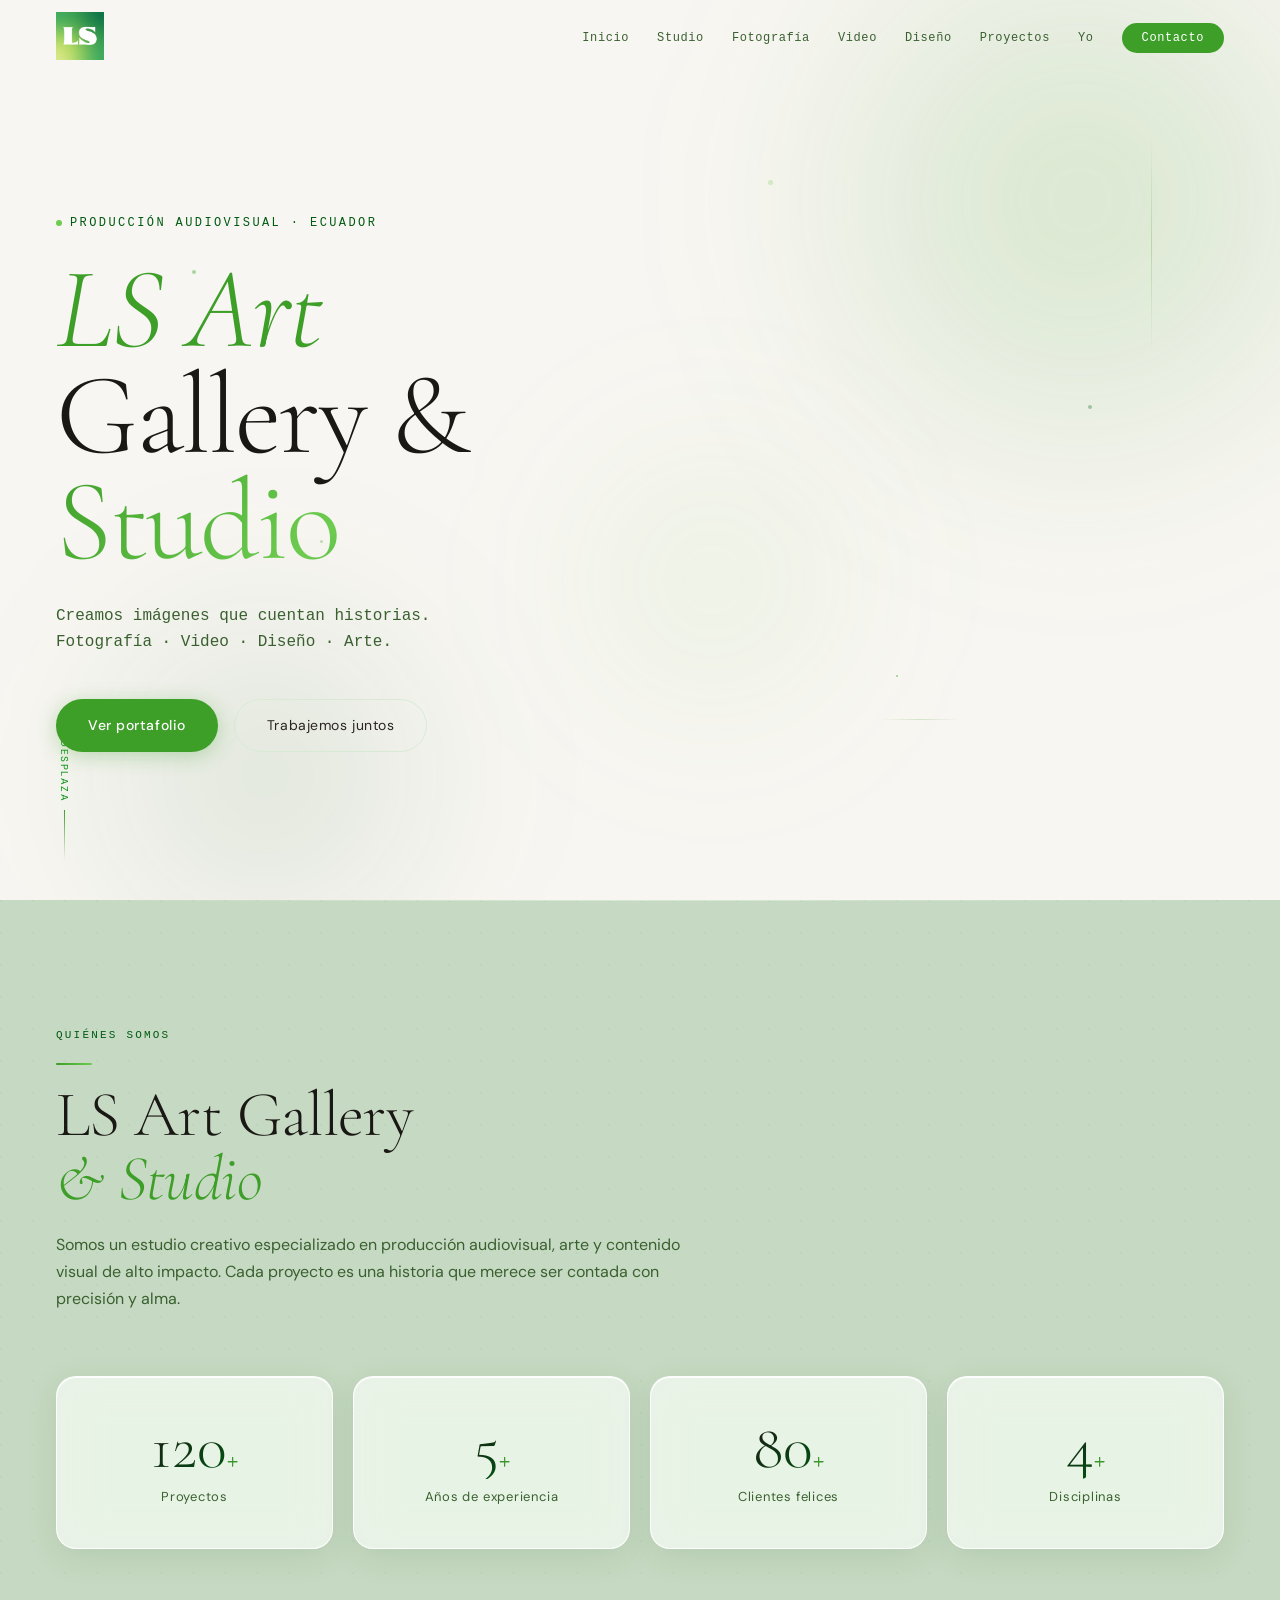
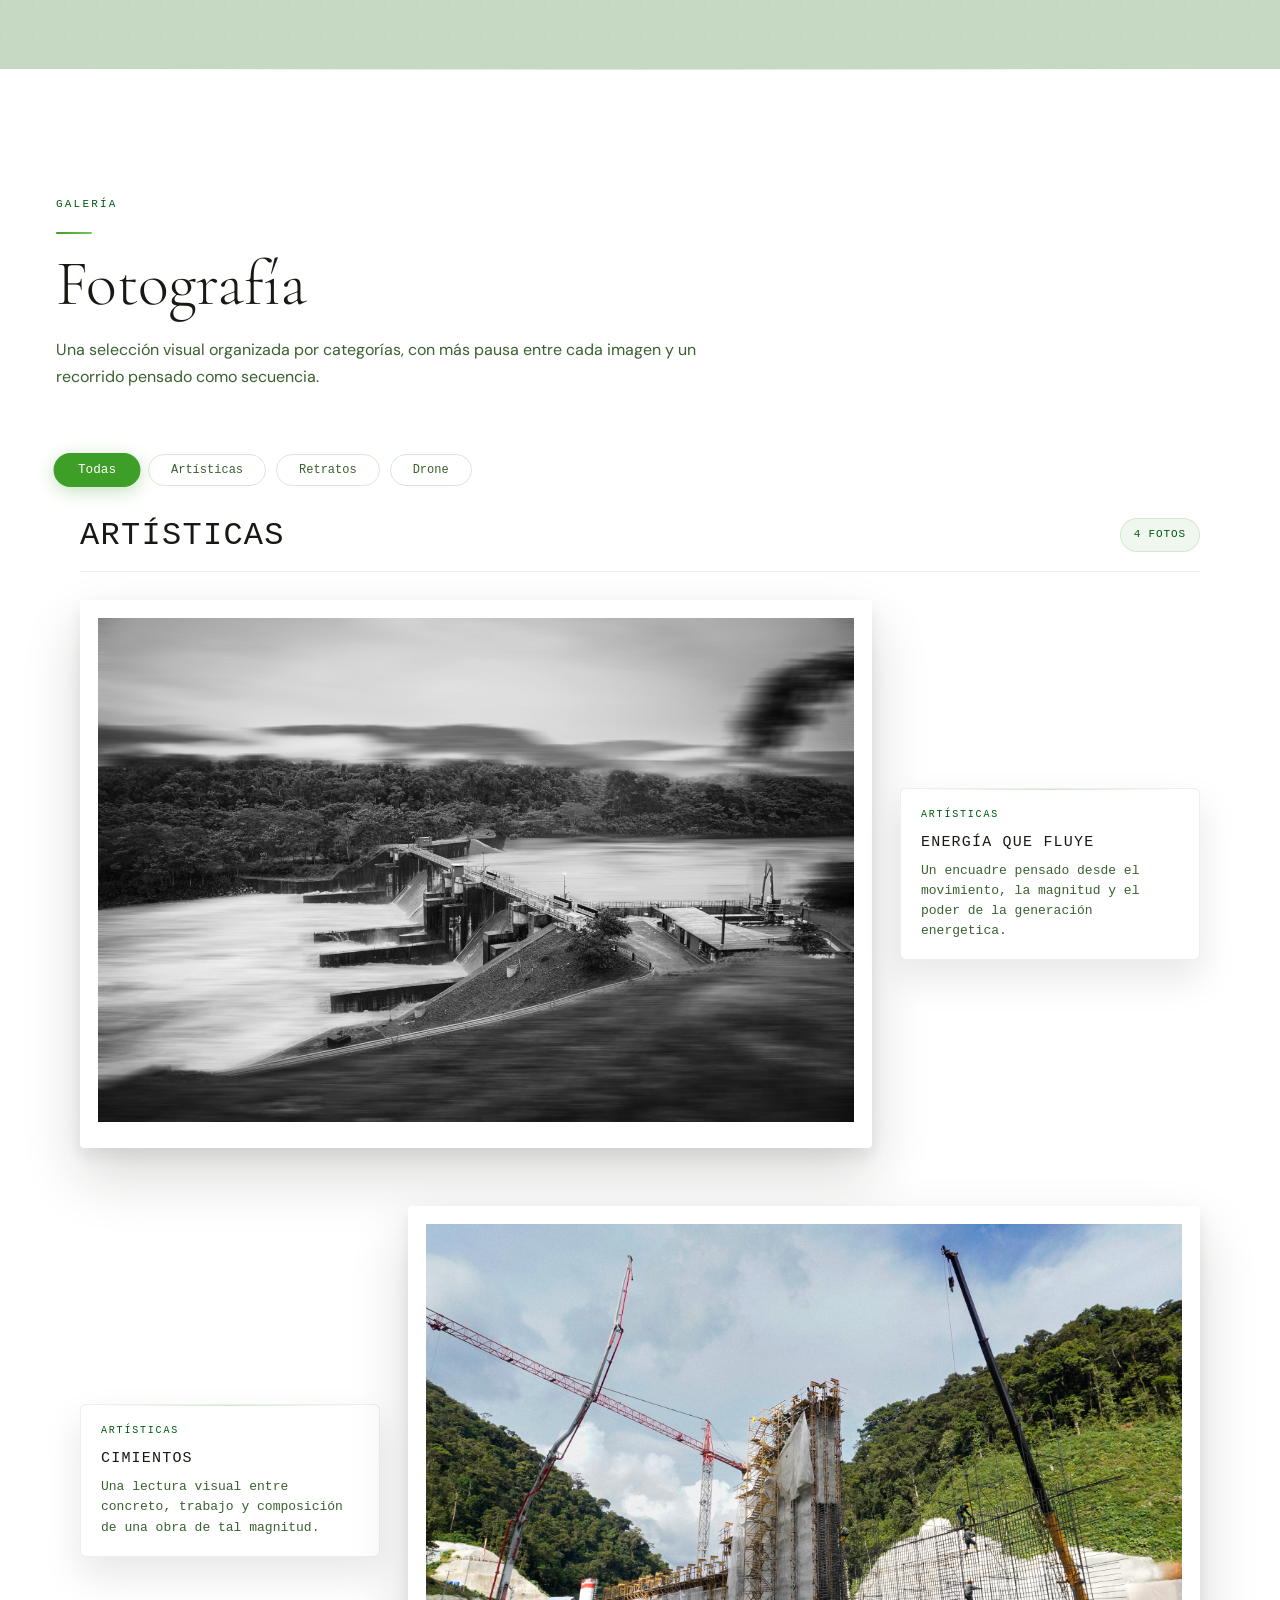
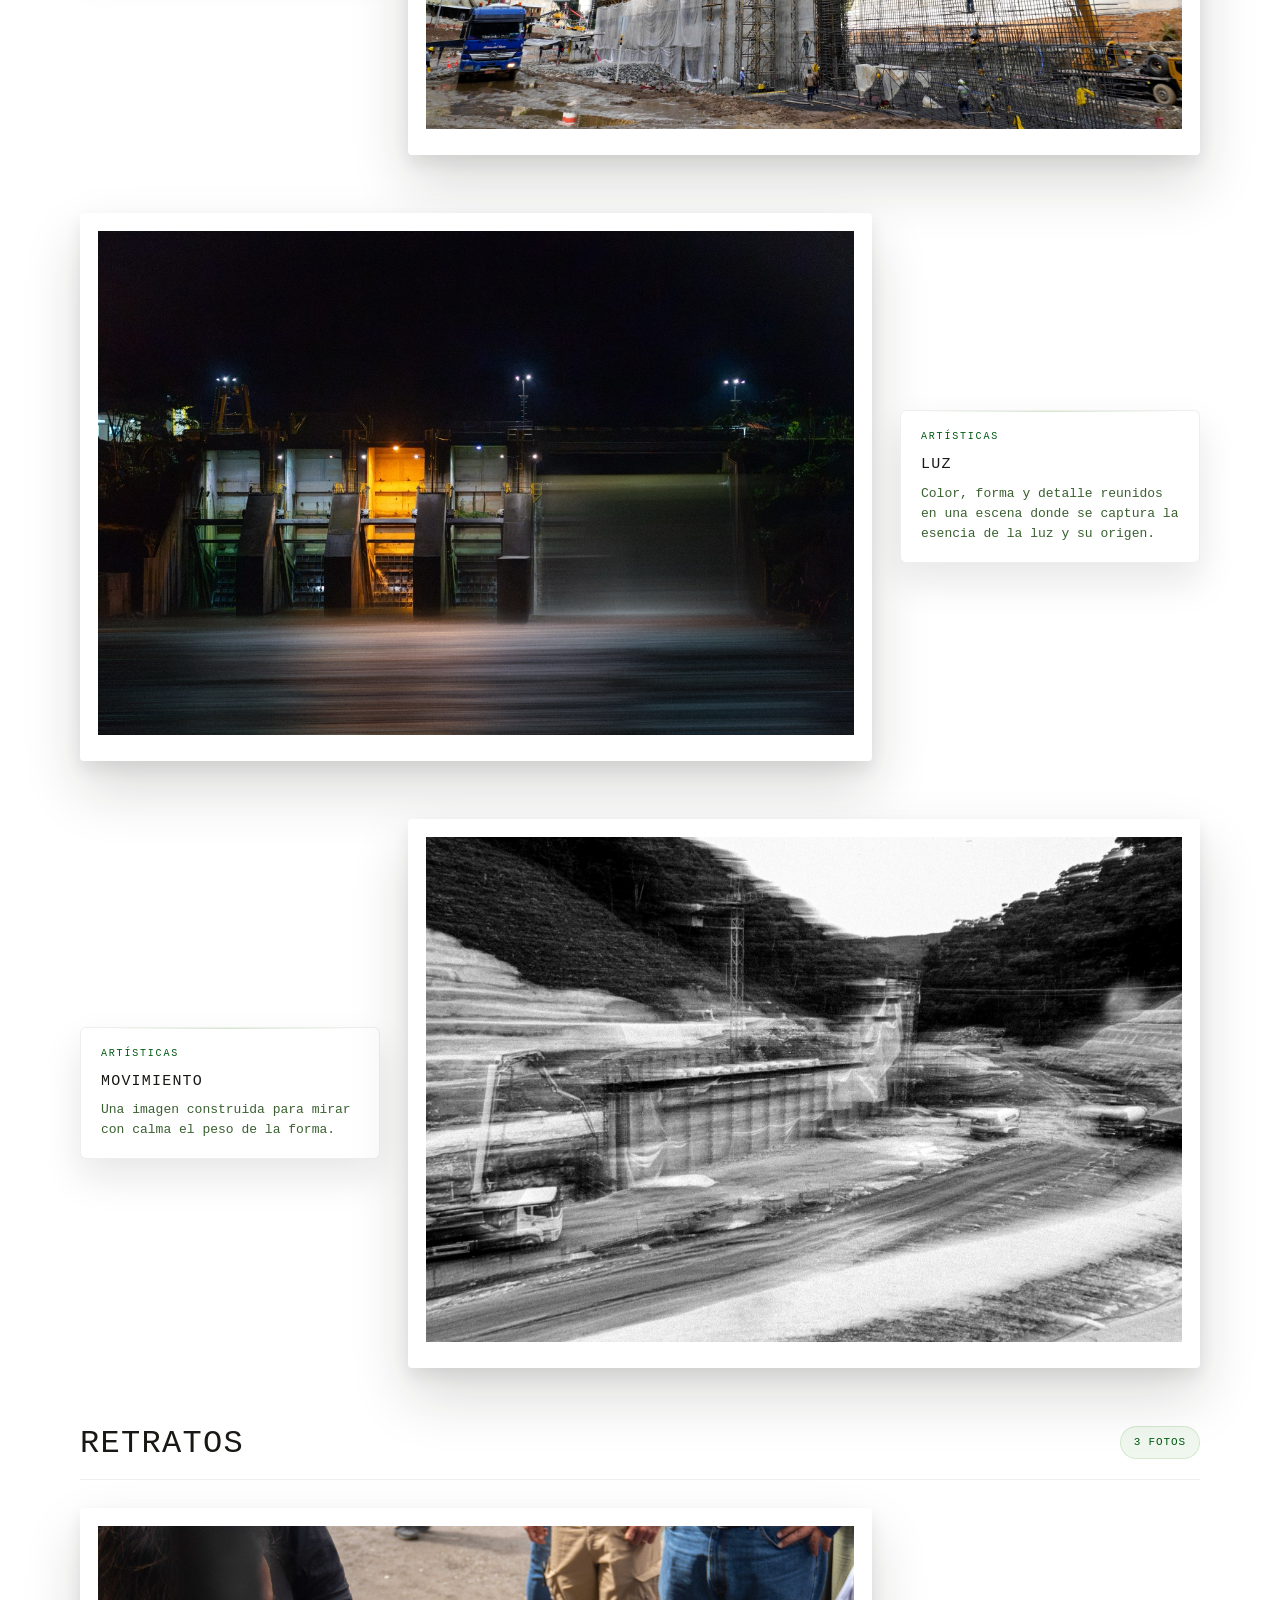
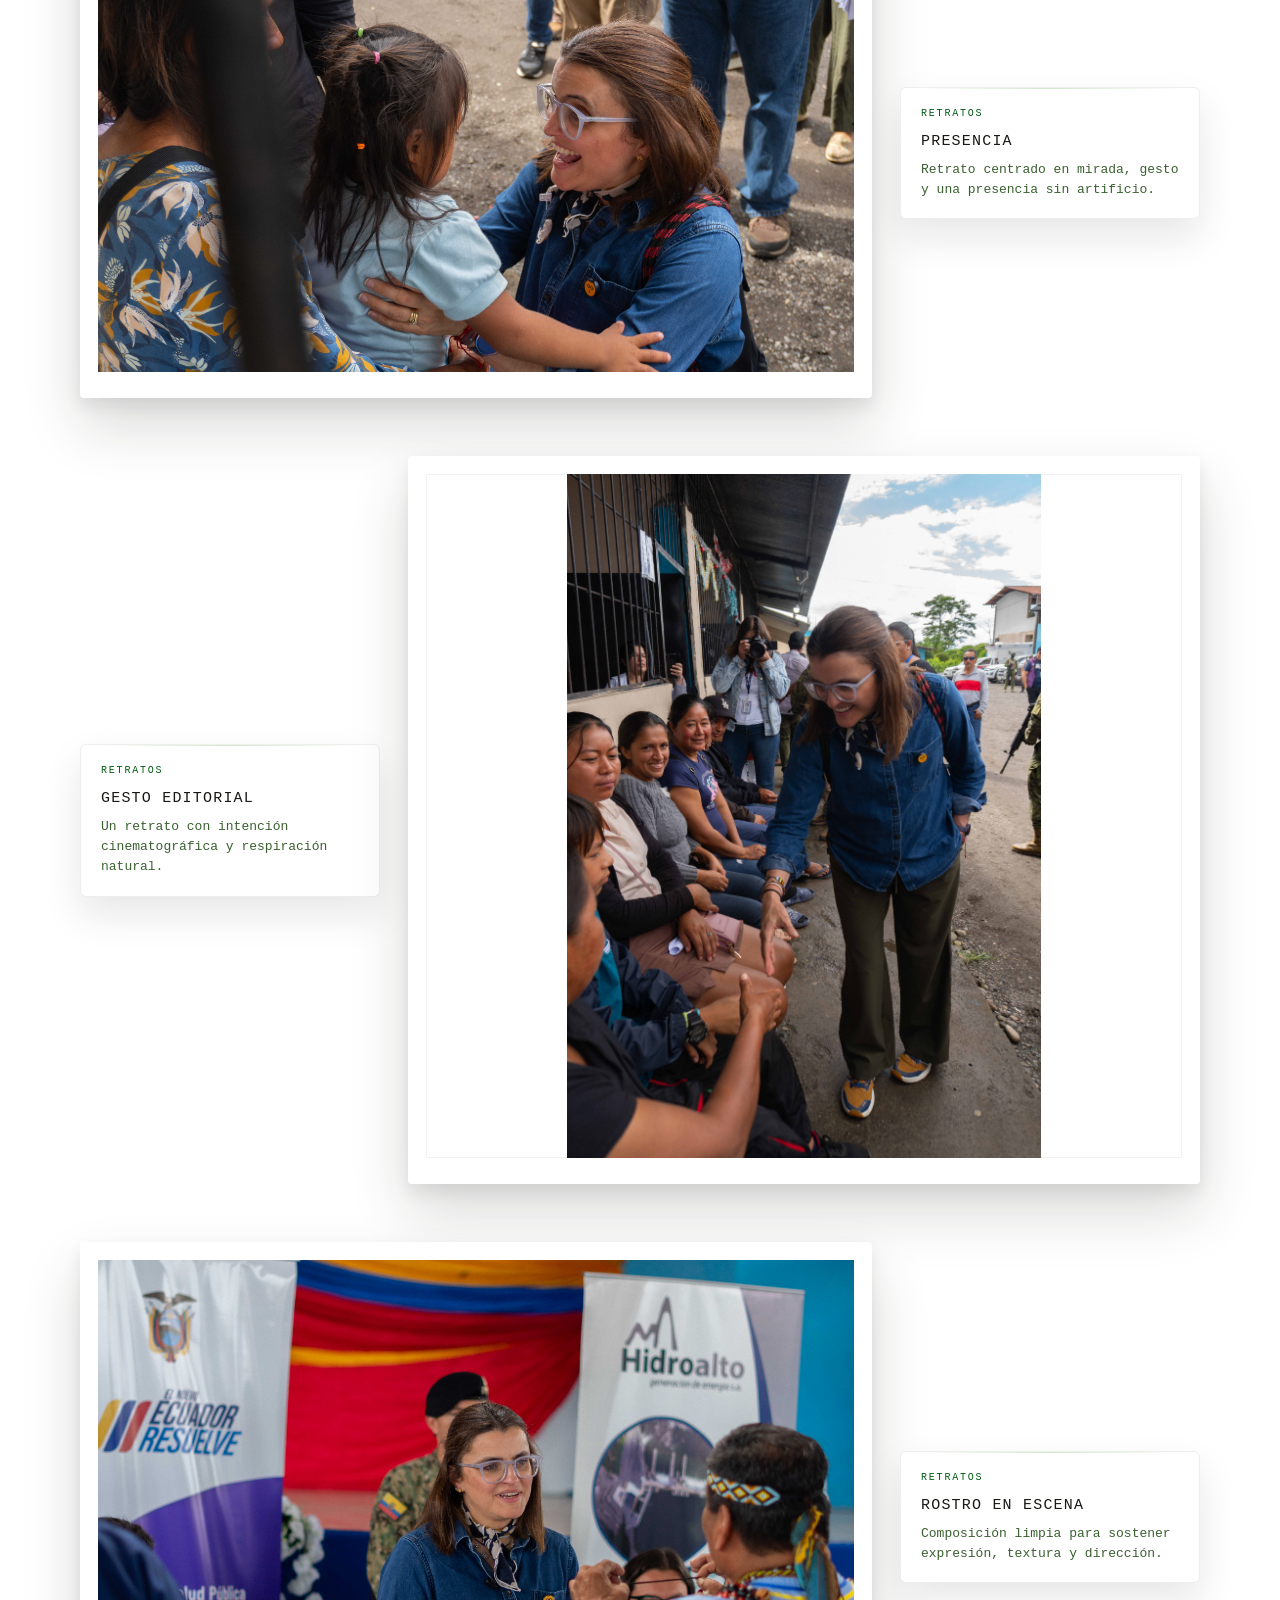
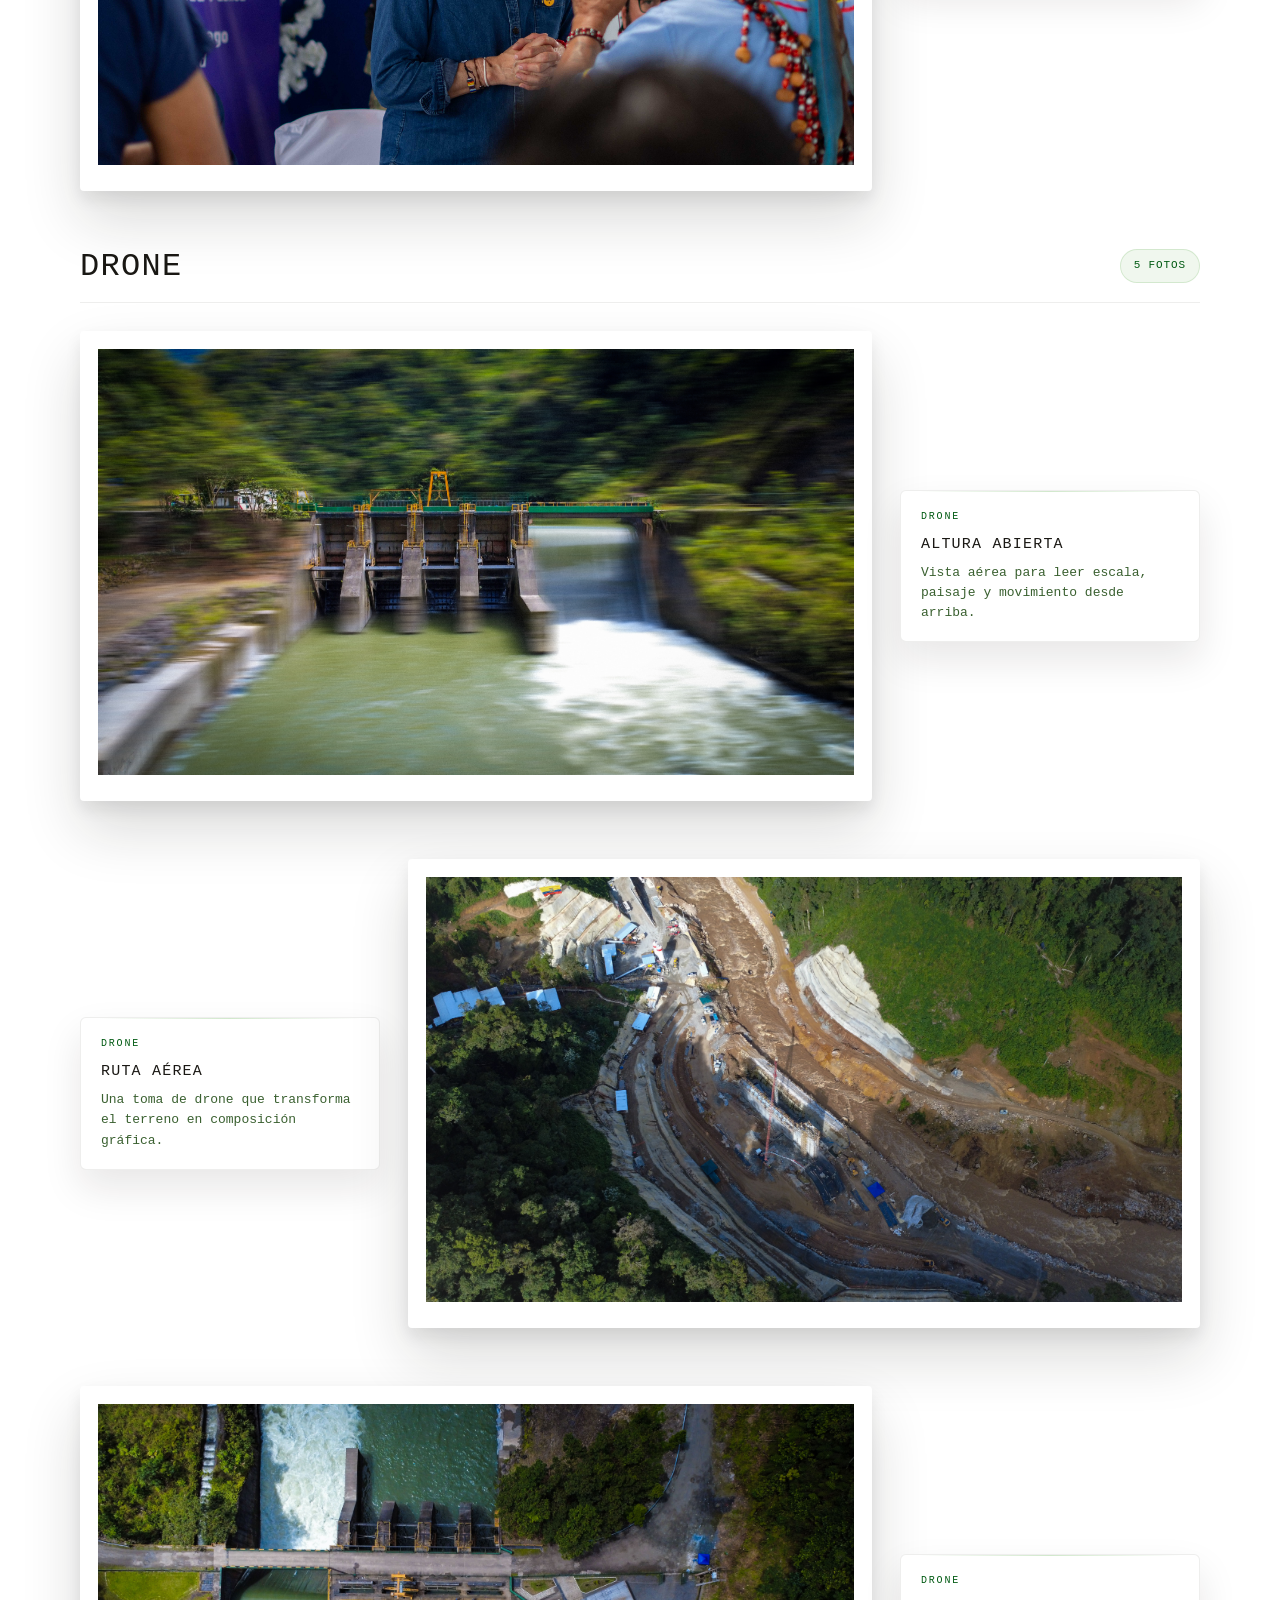
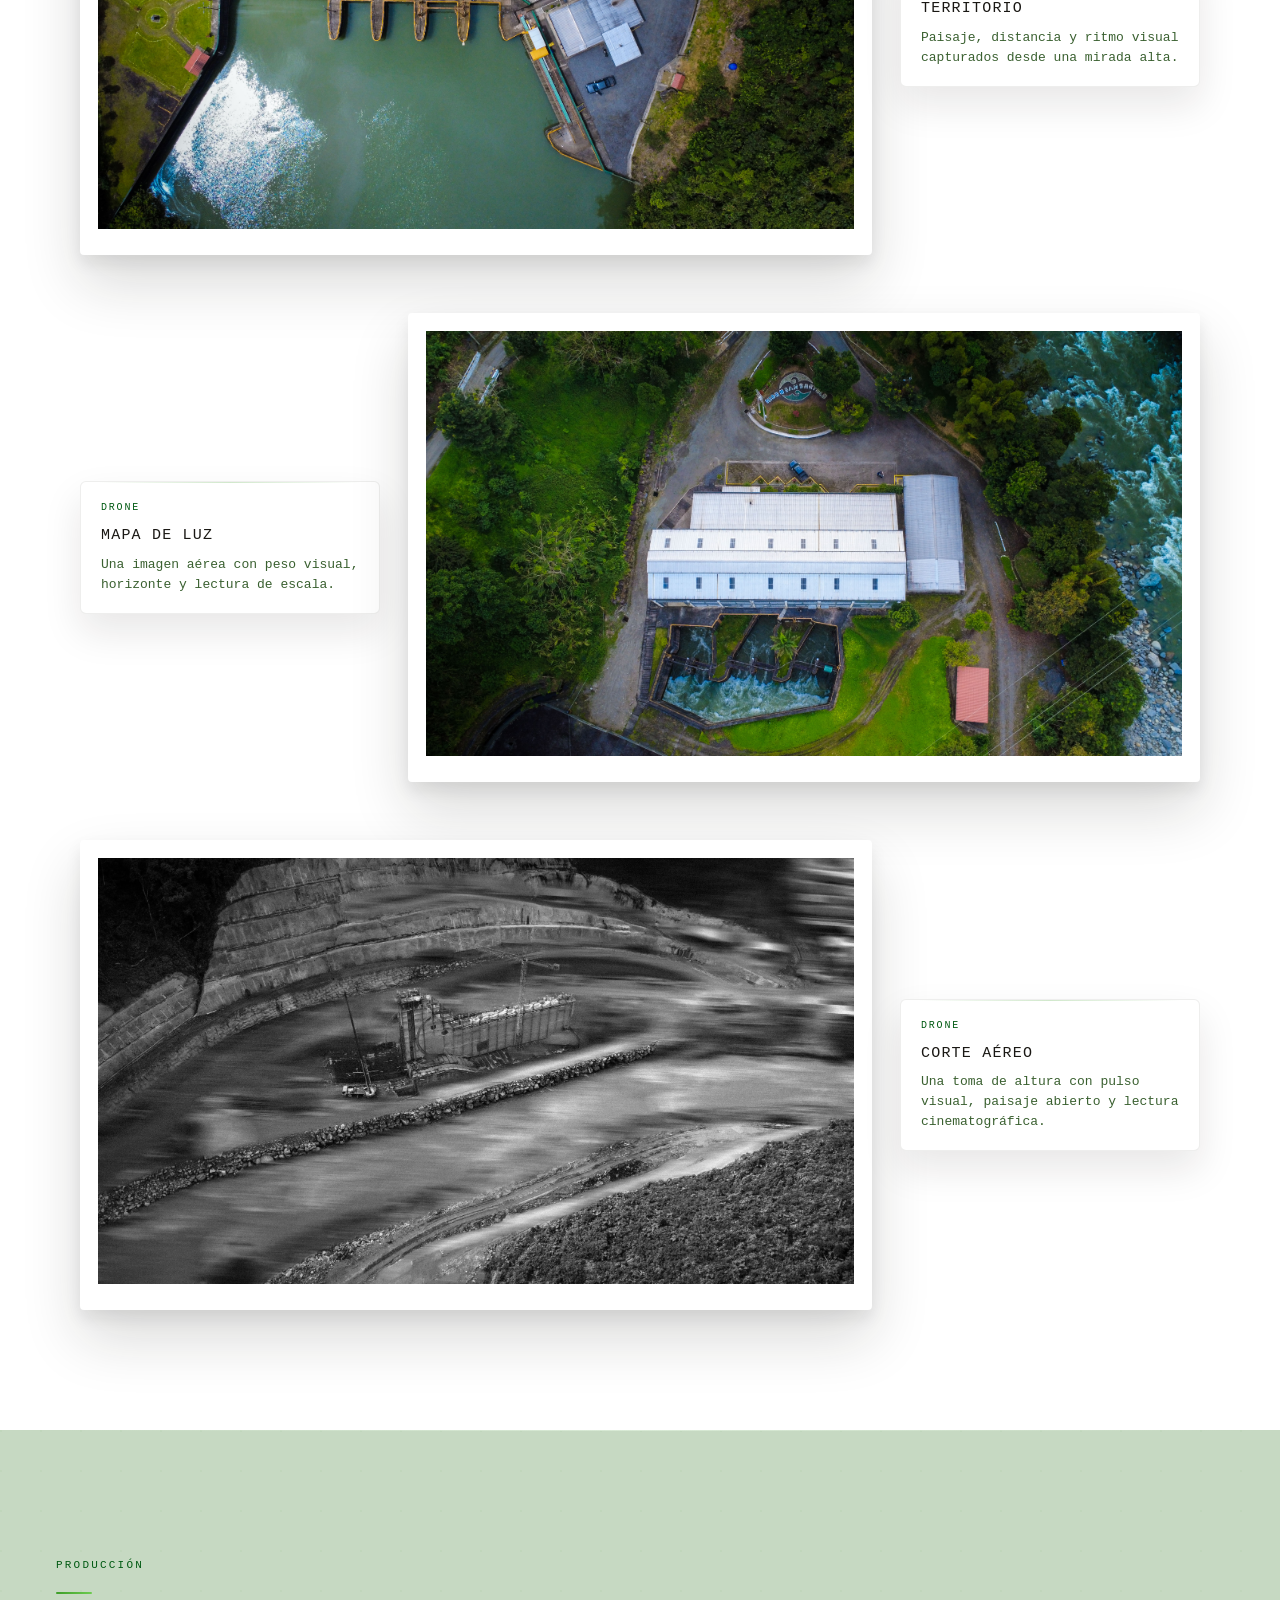
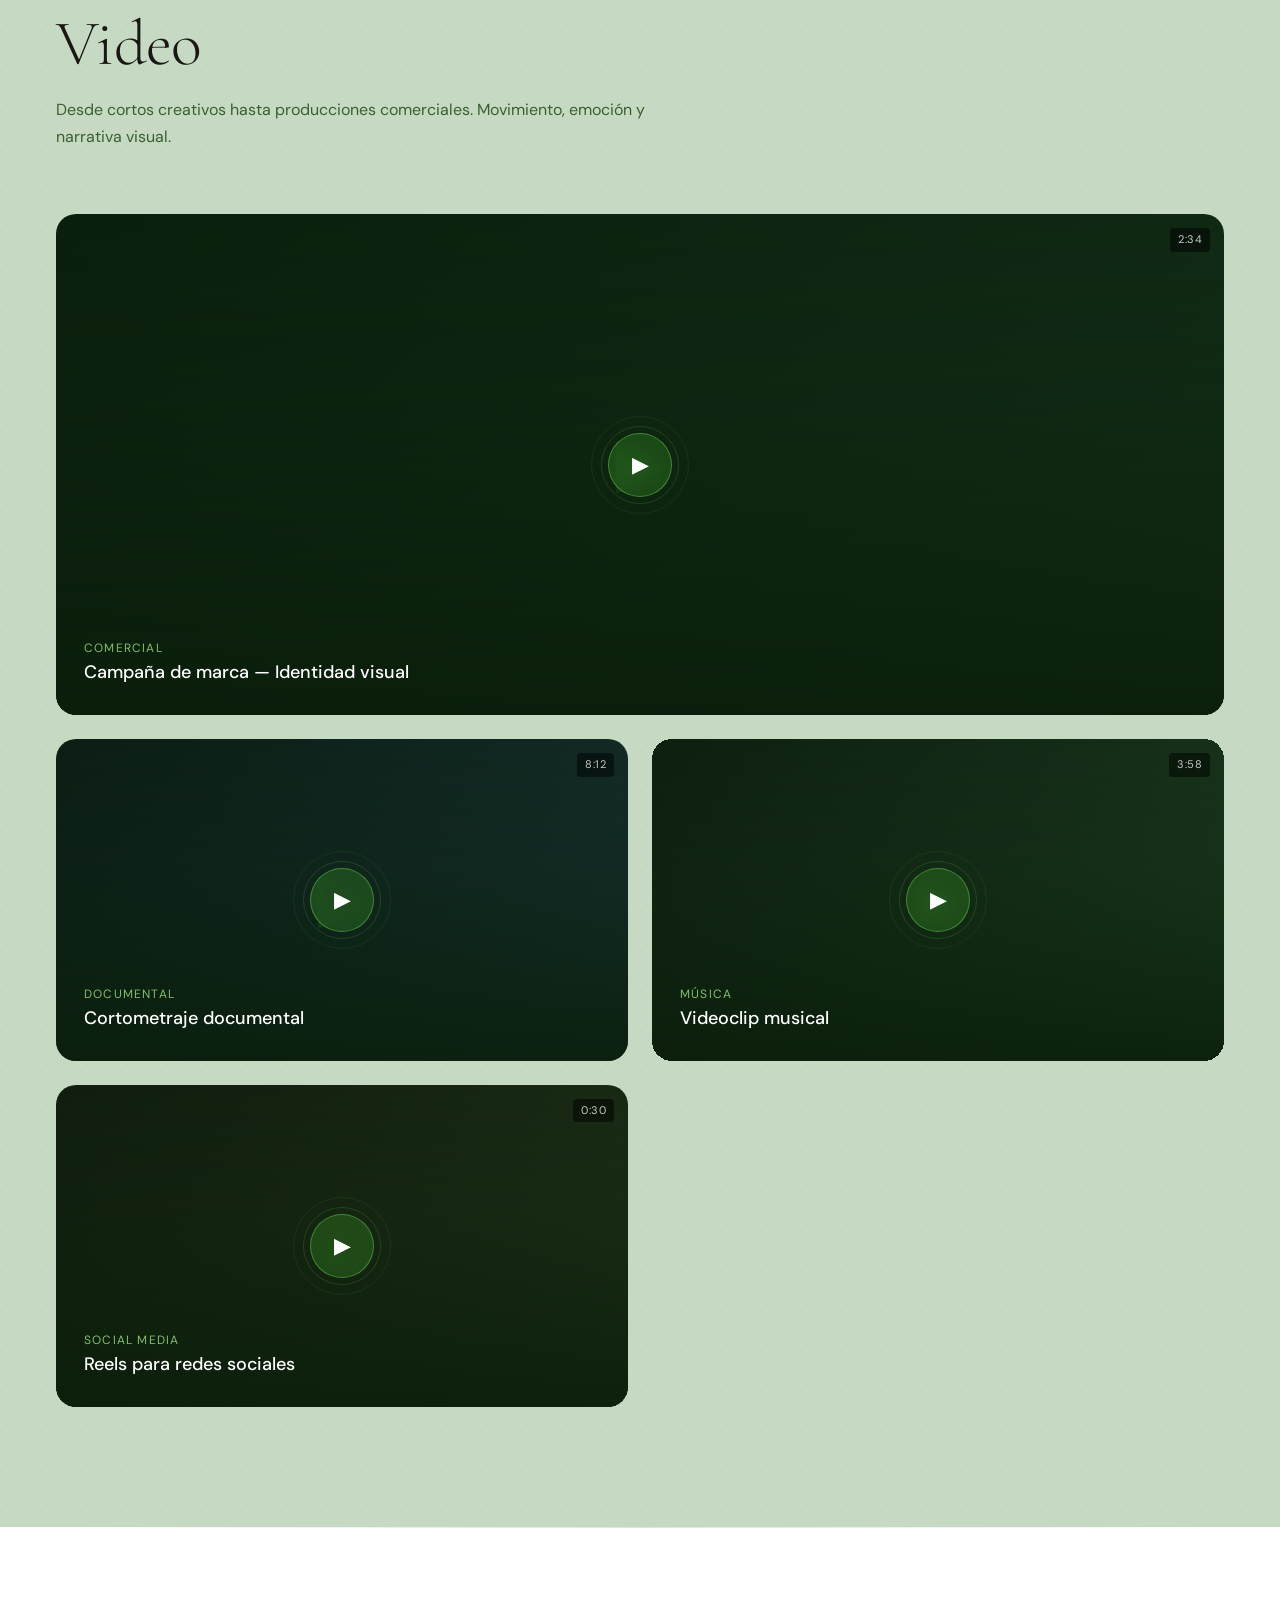
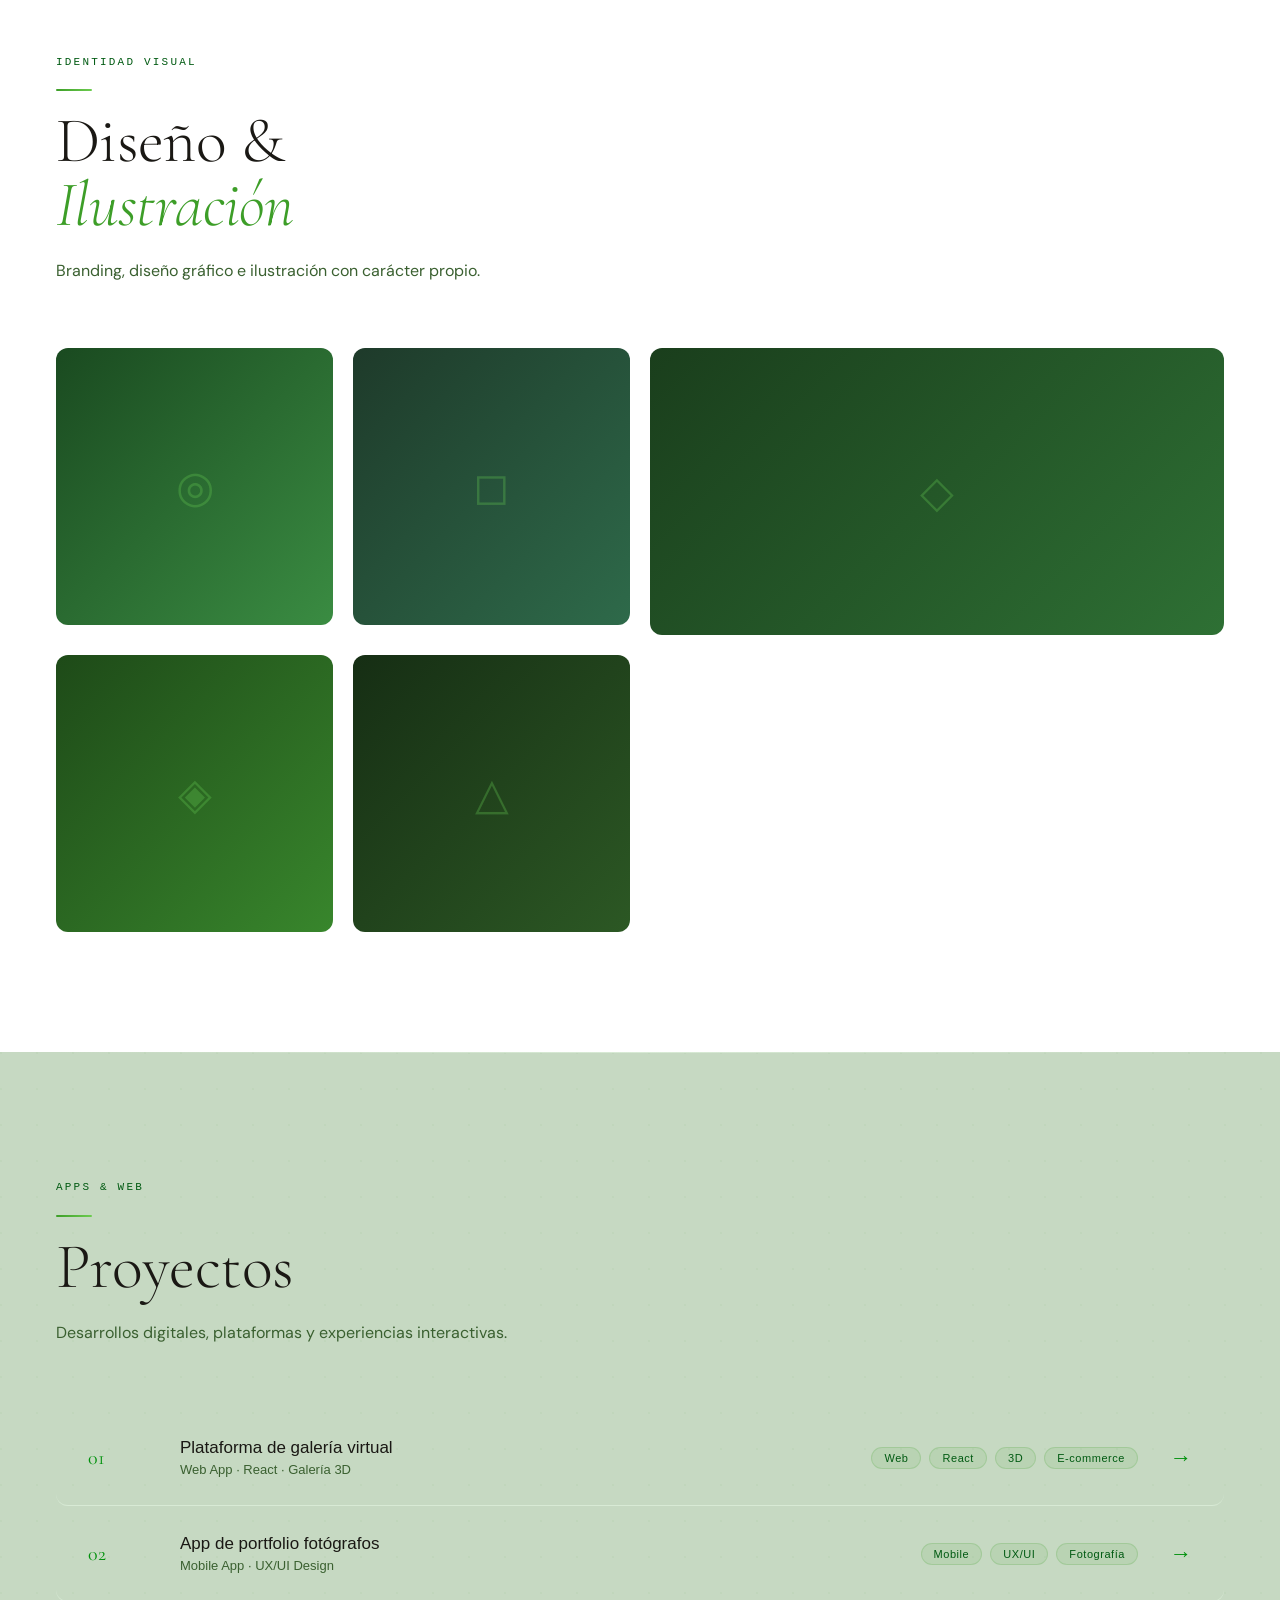
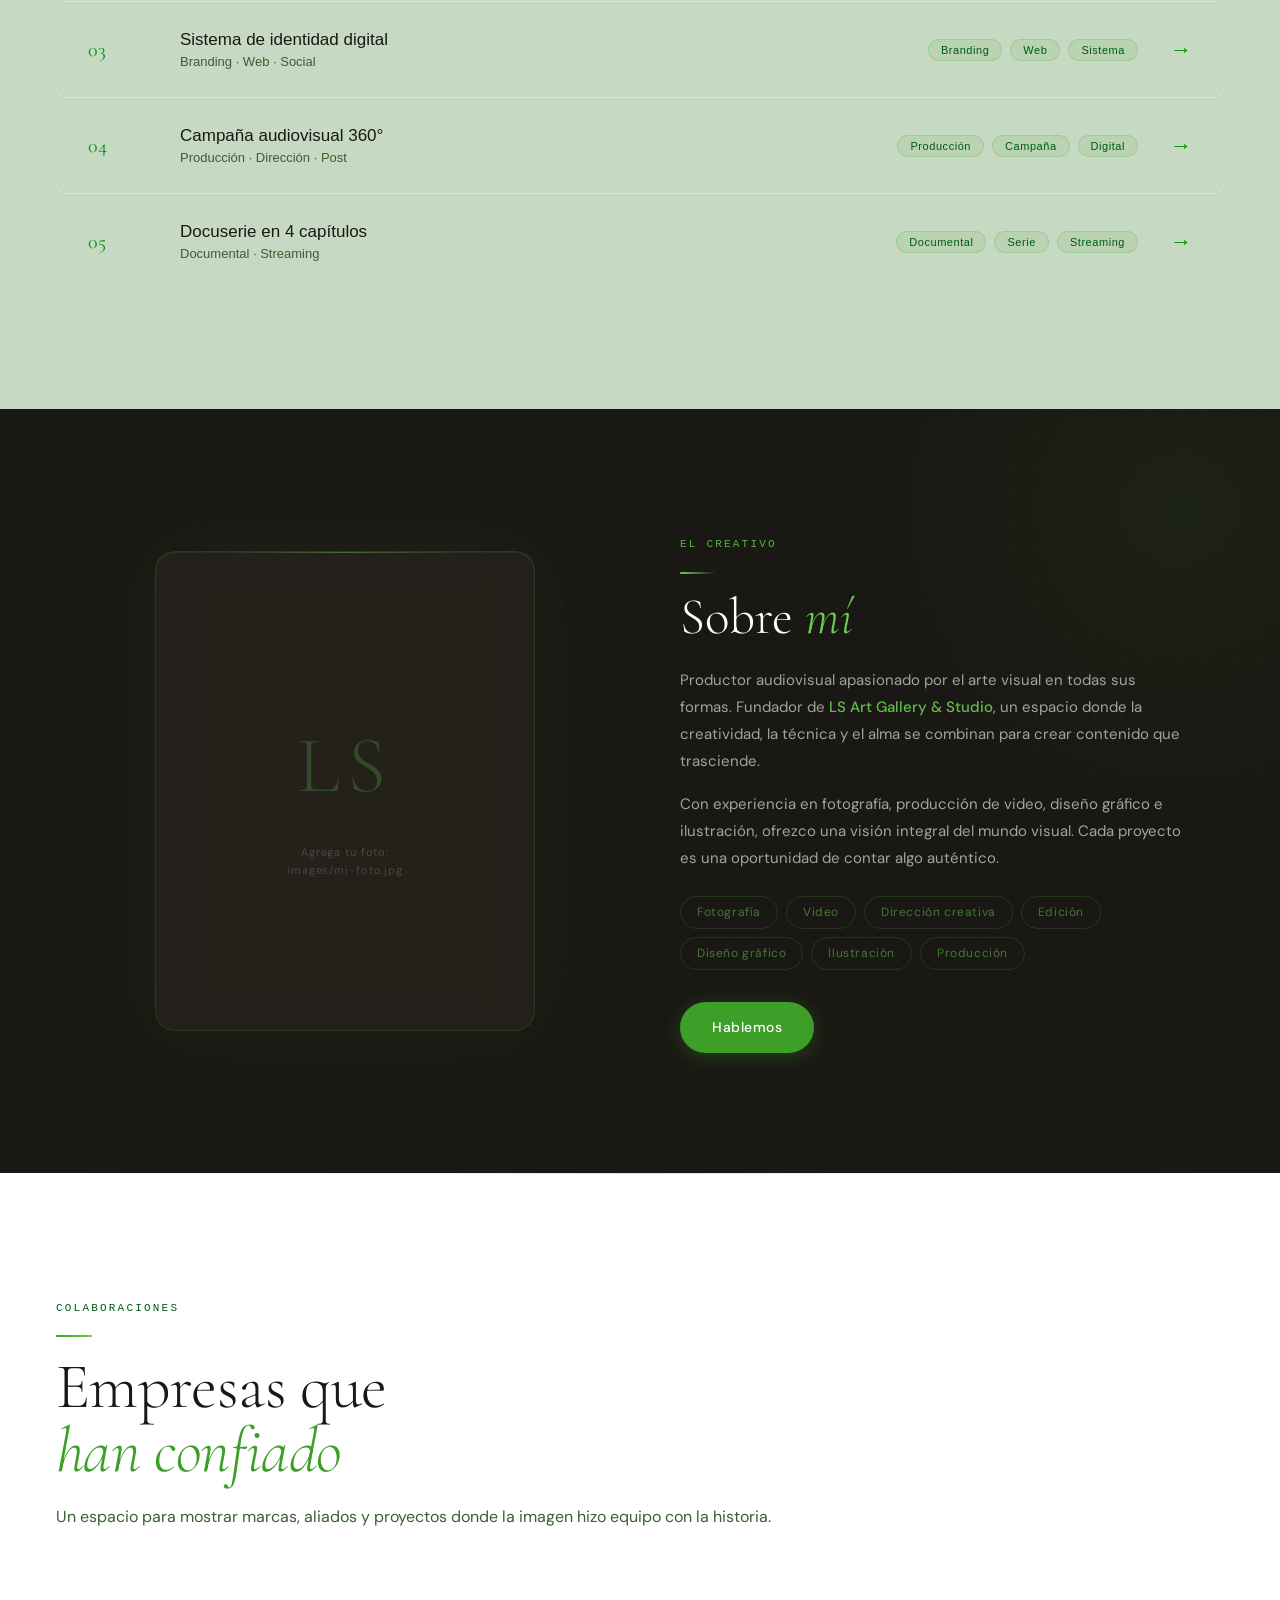
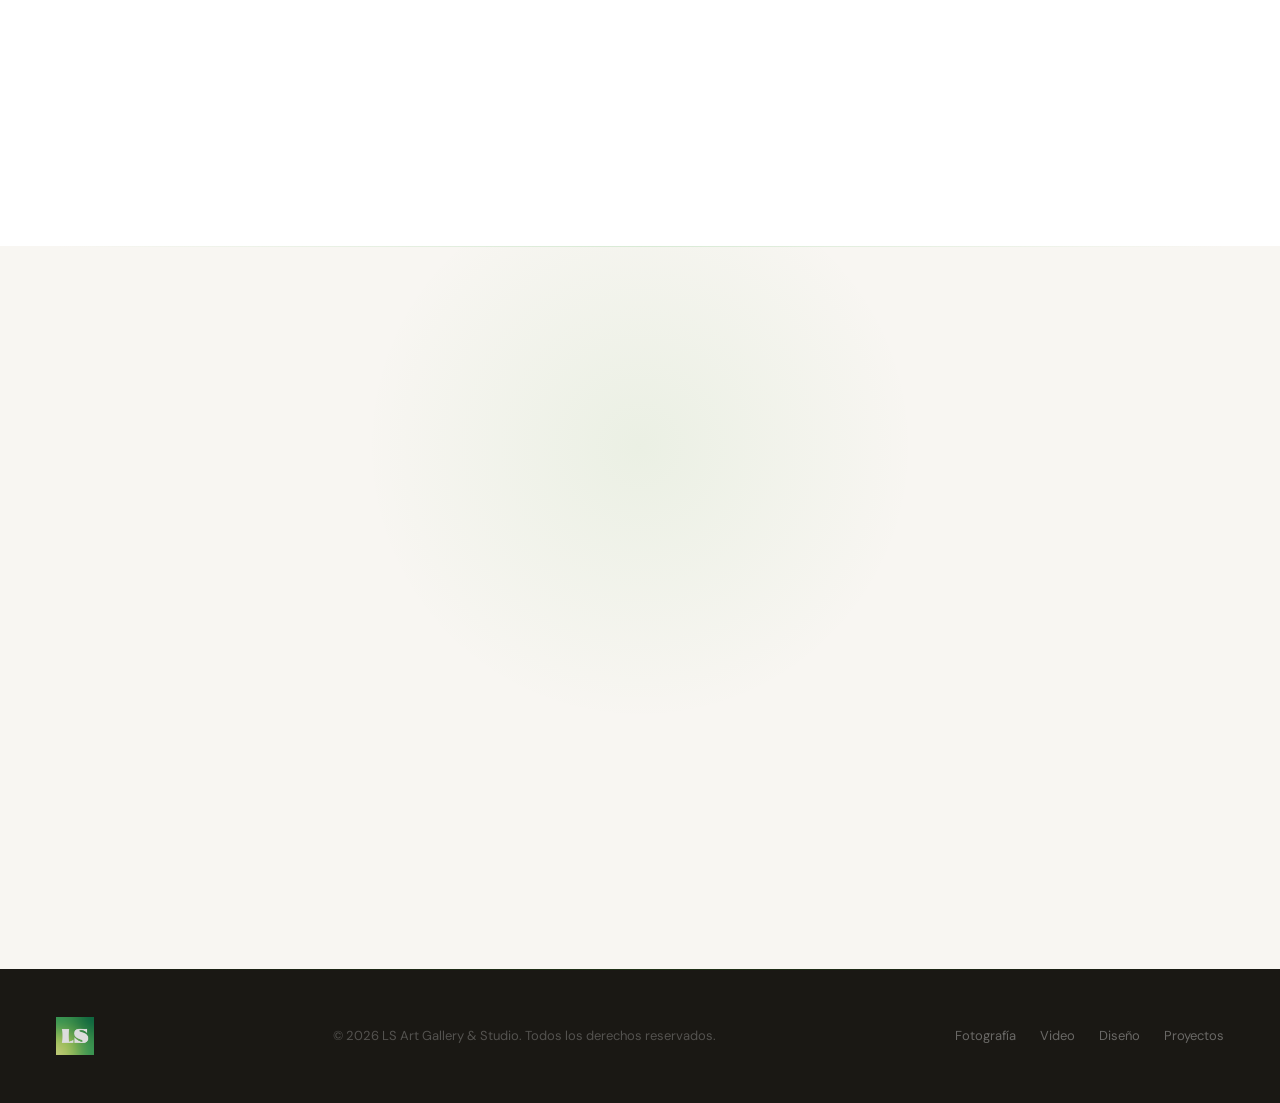
==== commit 1a0e27a7: "logosv2" ====
--- a/ls-final/index.html
+++ b/ls-final/index.html
@@ -552,7 +552,7 @@
   </div>
   <div class="logos-grid">
     <div class="logo-slot rv rv1">
-      <img src="images/client-symbol.svg" alt="Marca colaboradora" loading="lazy" decoding="async">
+      <img src="images/Aeroflex.png" alt="Aeroflex" loading="lazy" decoding="async">
     </div>
     <div class="logo-slot rv rv2">
       <img src="images/client-enermax.png" alt="Enermax S.A." loading="lazy" decoding="async">
@@ -561,7 +561,7 @@
       <img src="images/client-hidrosanbartolo.png" alt="Hidrosanbartolo" loading="lazy" decoding="async">
     </div>
     <div class="logo-slot rv rv4">
-      <img src="images/client-hidroriente.svg" alt="Hidroriente S.A." loading="lazy" decoding="async">
+      <img src="images/Hidroriente.png" alt="Hidroriente S.A." loading="lazy" decoding="async">
     </div>
     <div class="logo-slot rv rv1">
       <img src="images/client-hidroalto.png" alt="Hidroalto Generación de Energía S.A." loading="lazy" decoding="async">
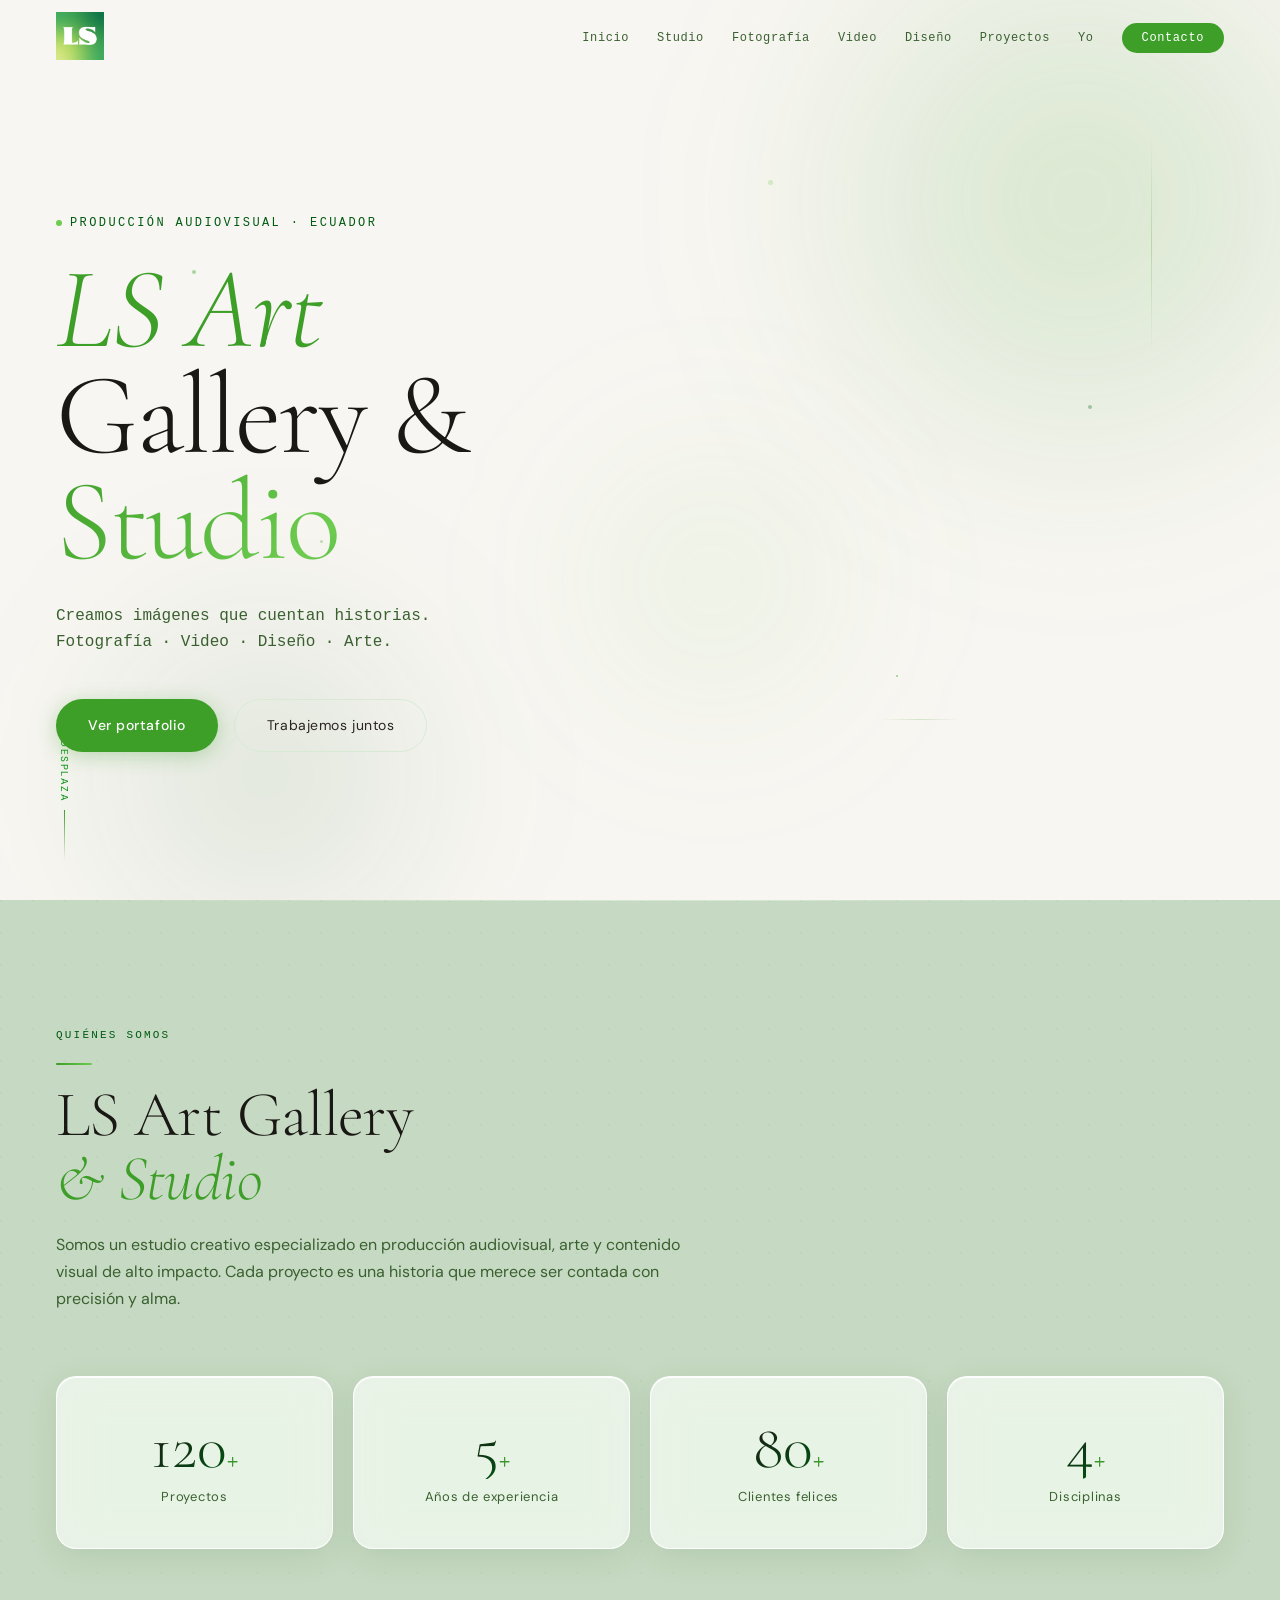
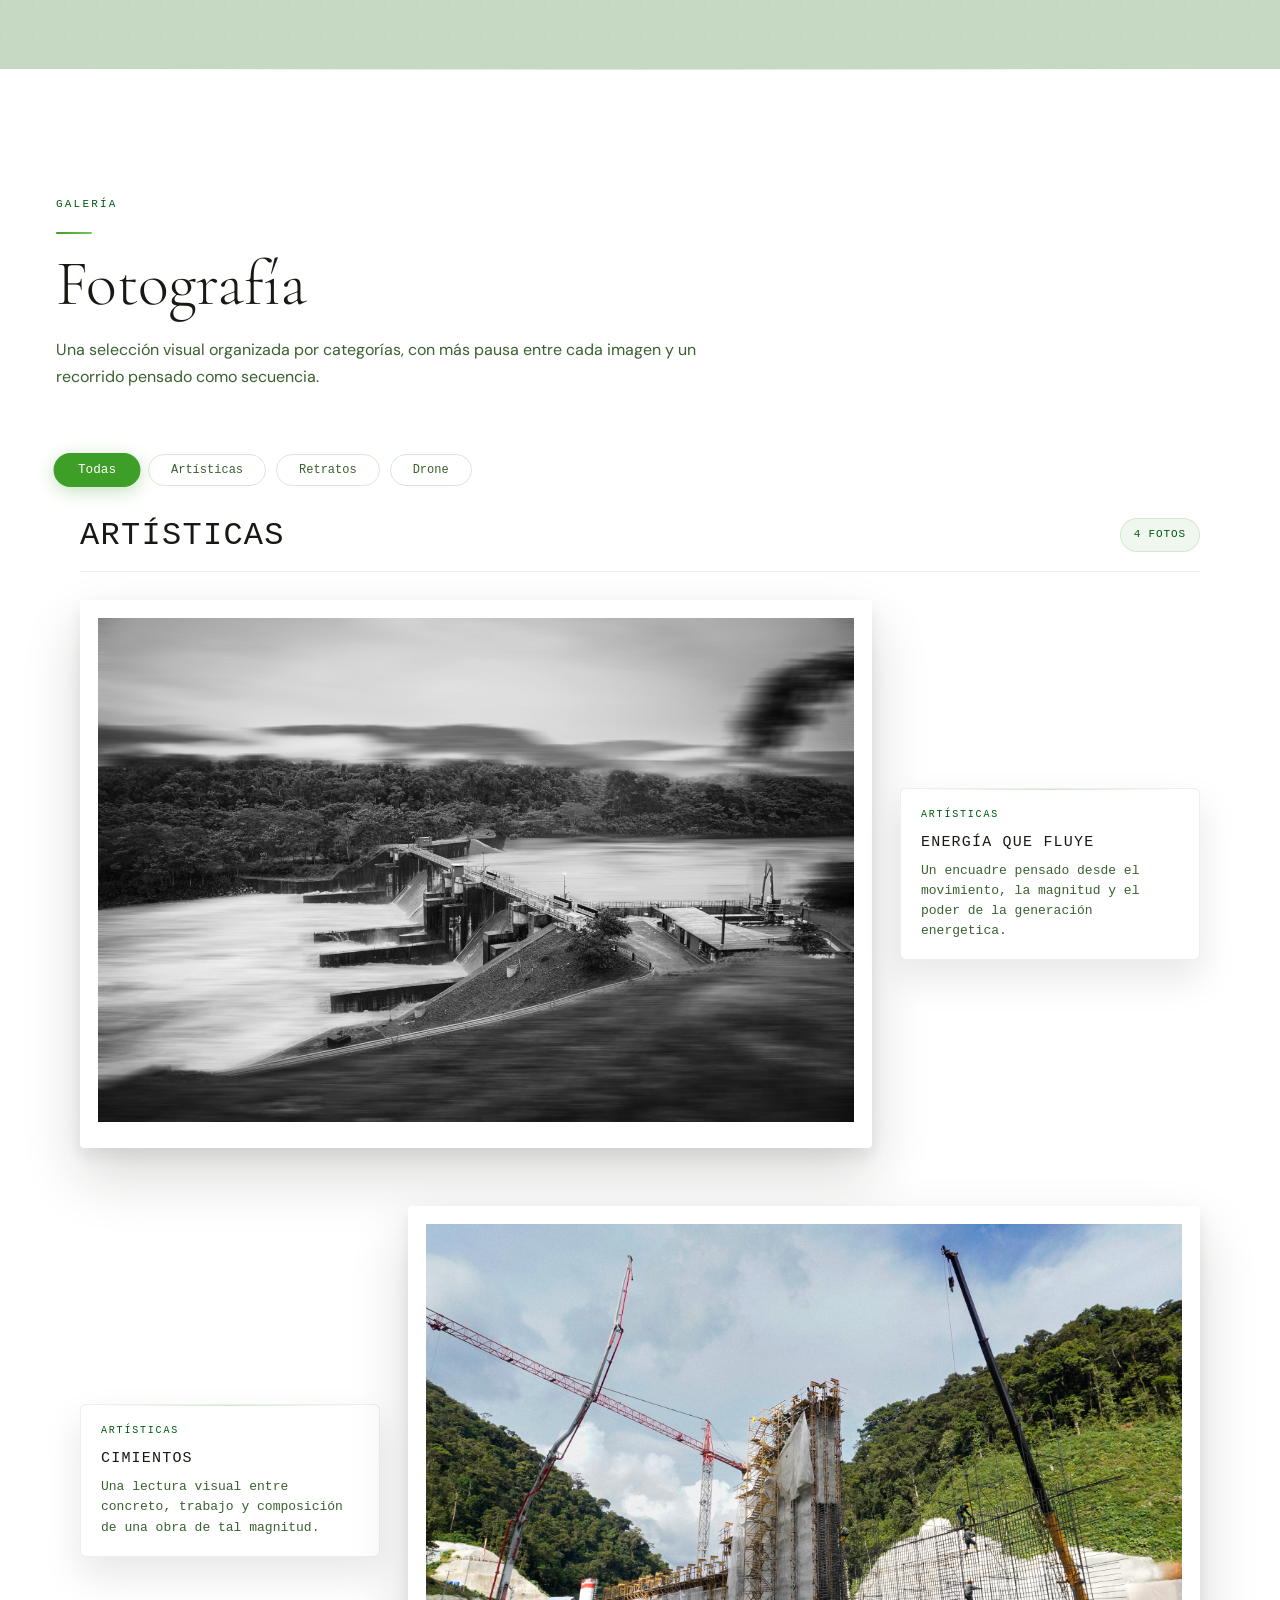
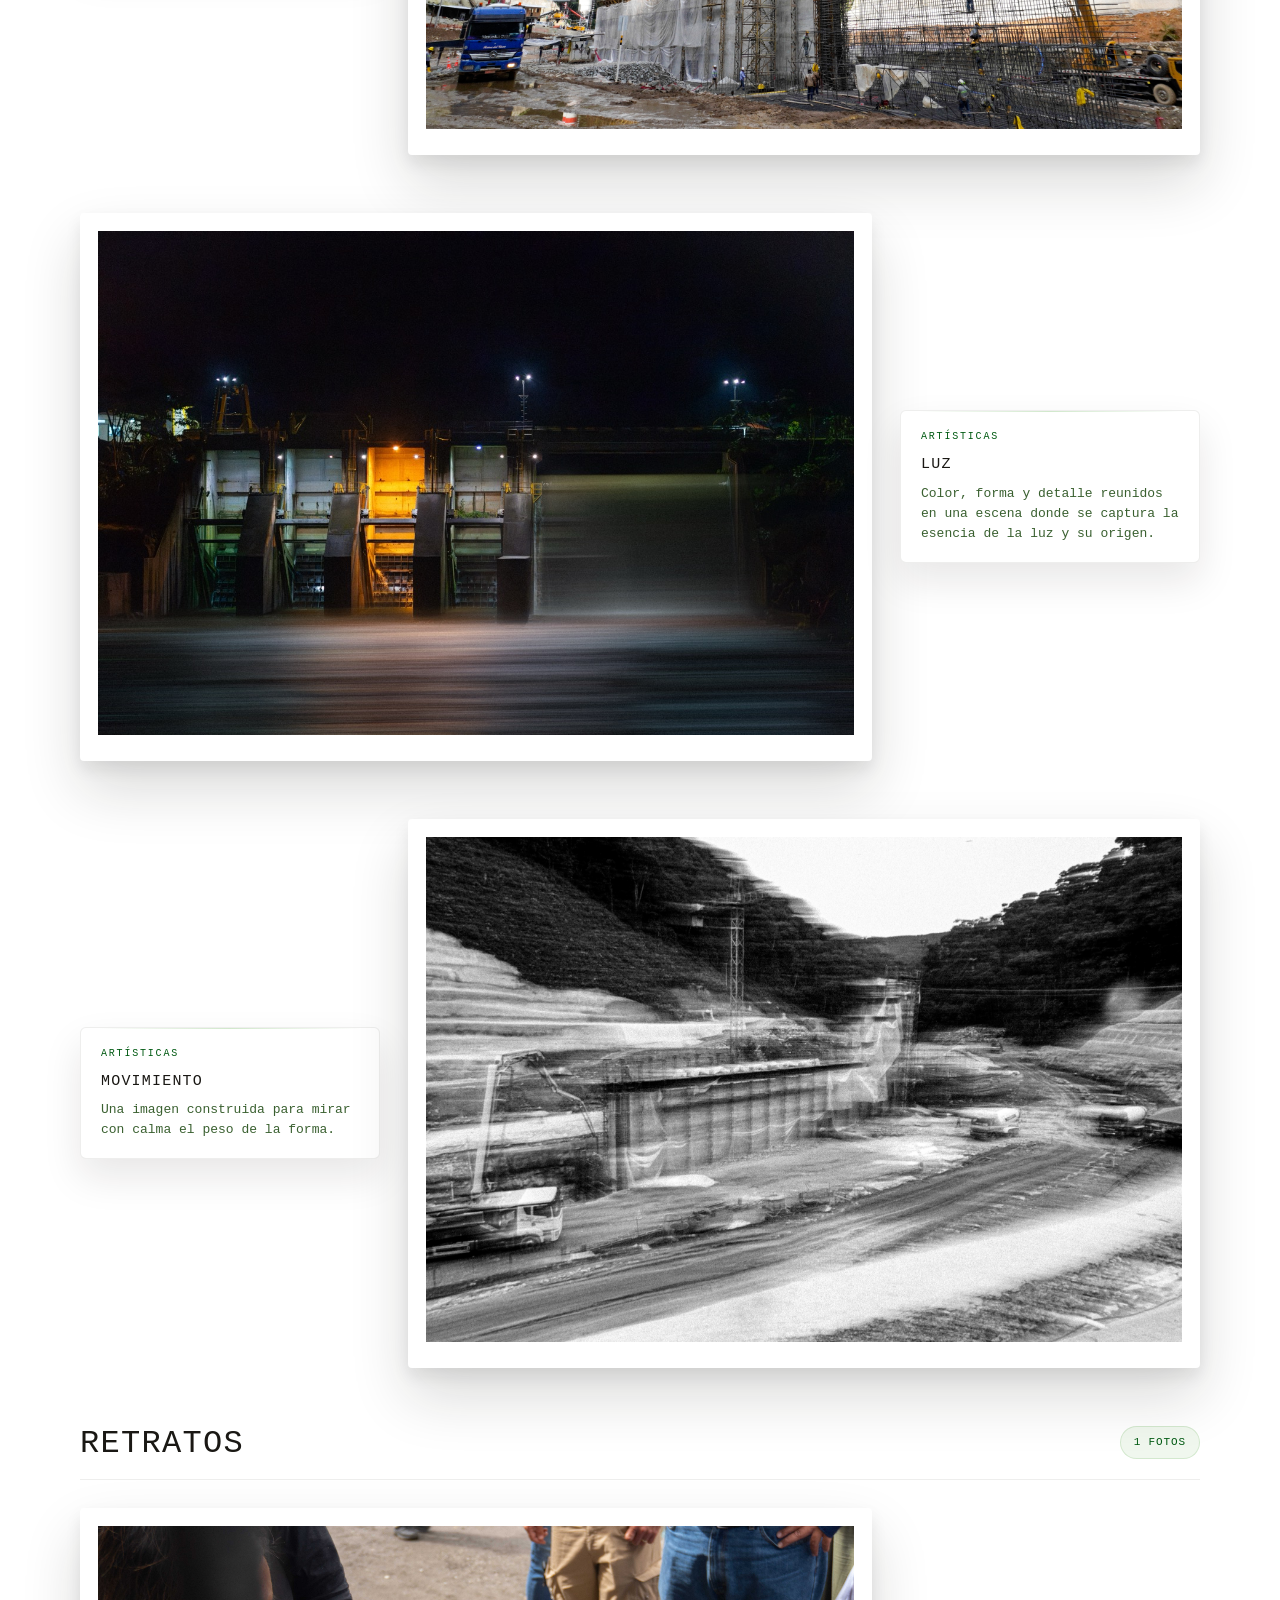
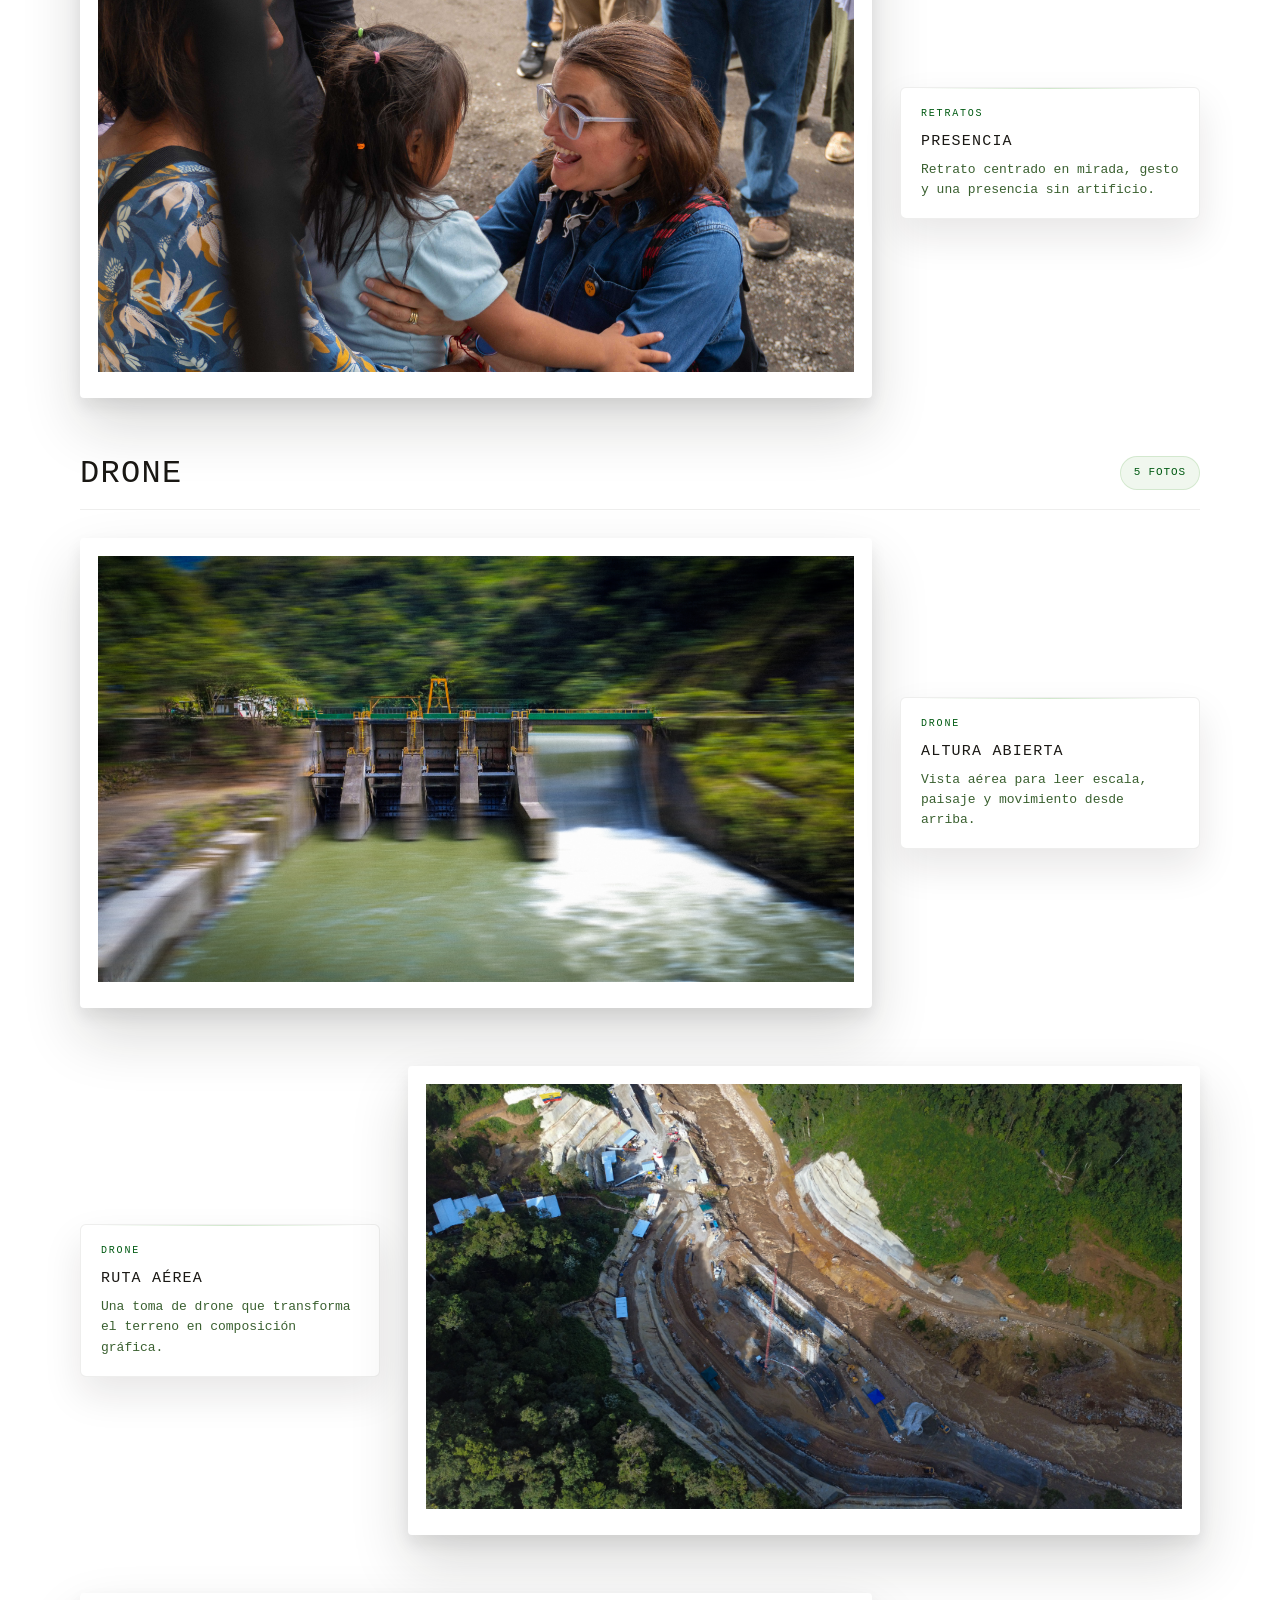
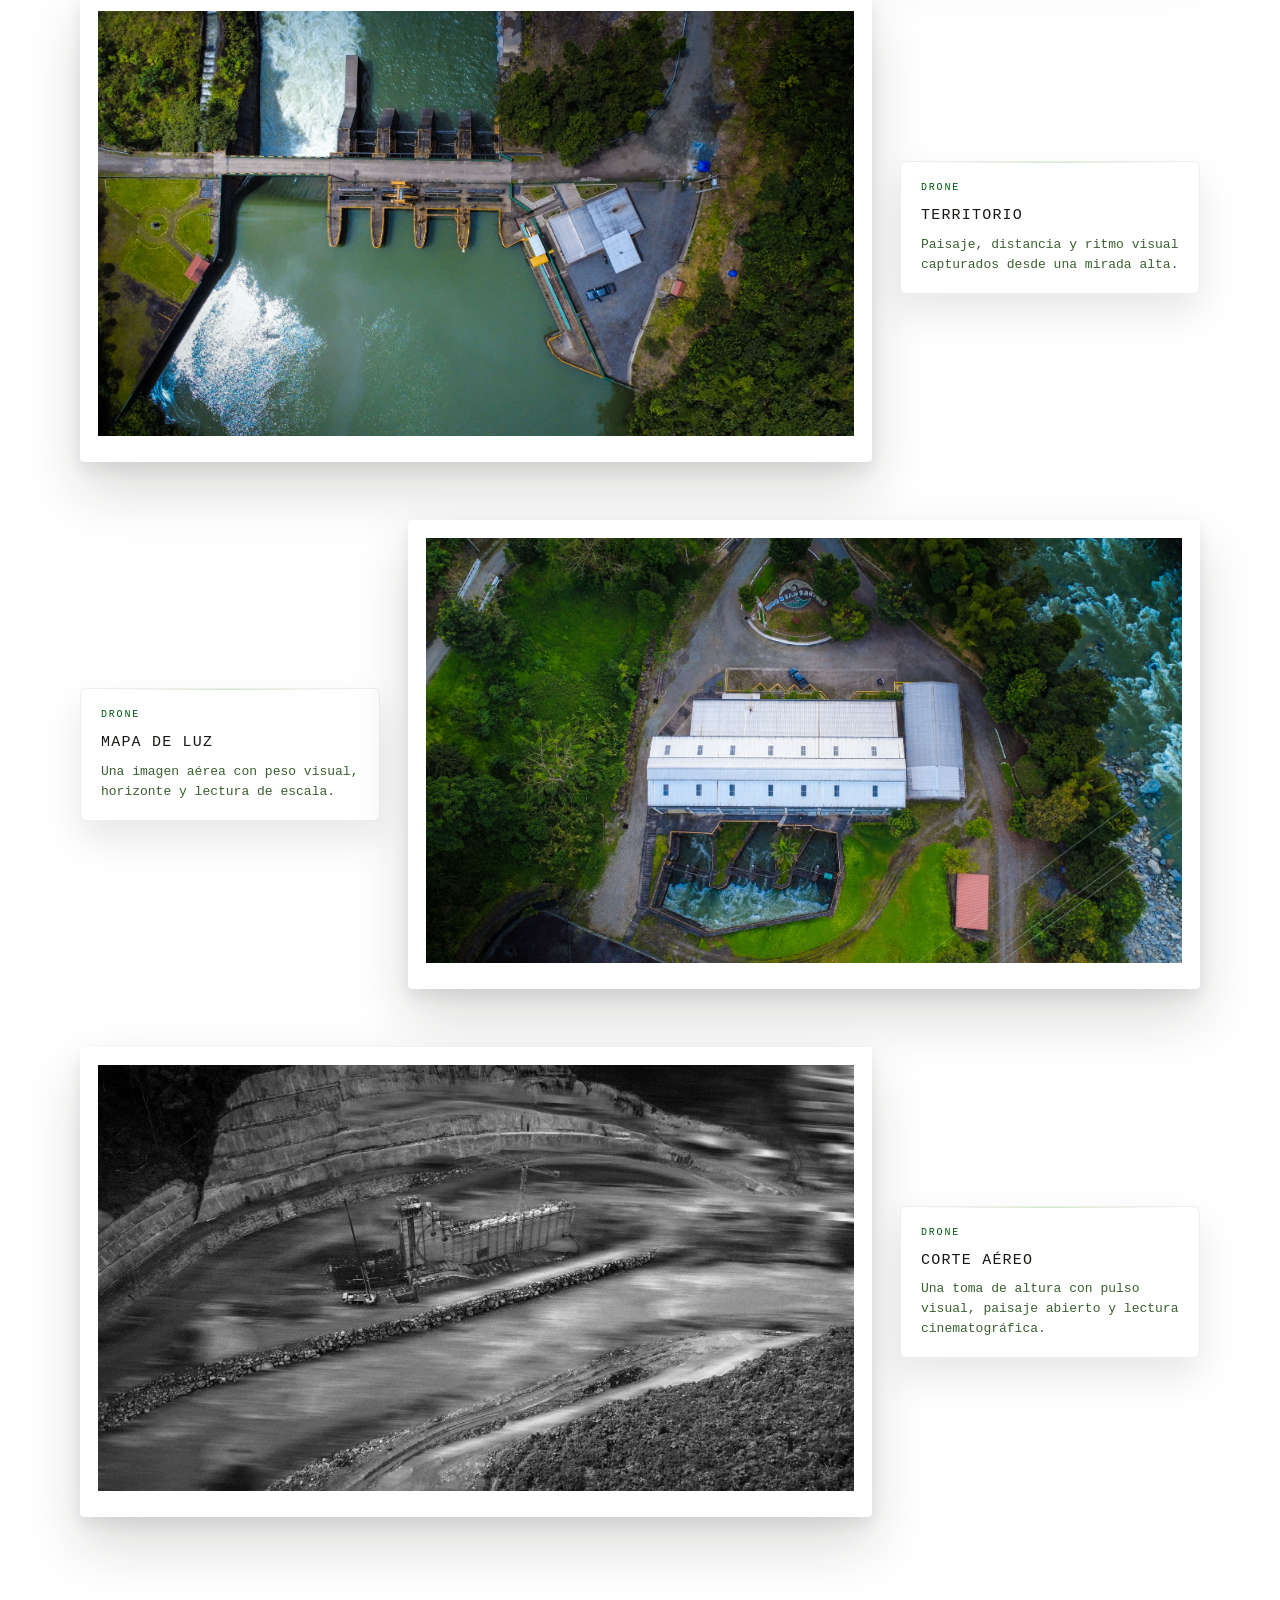
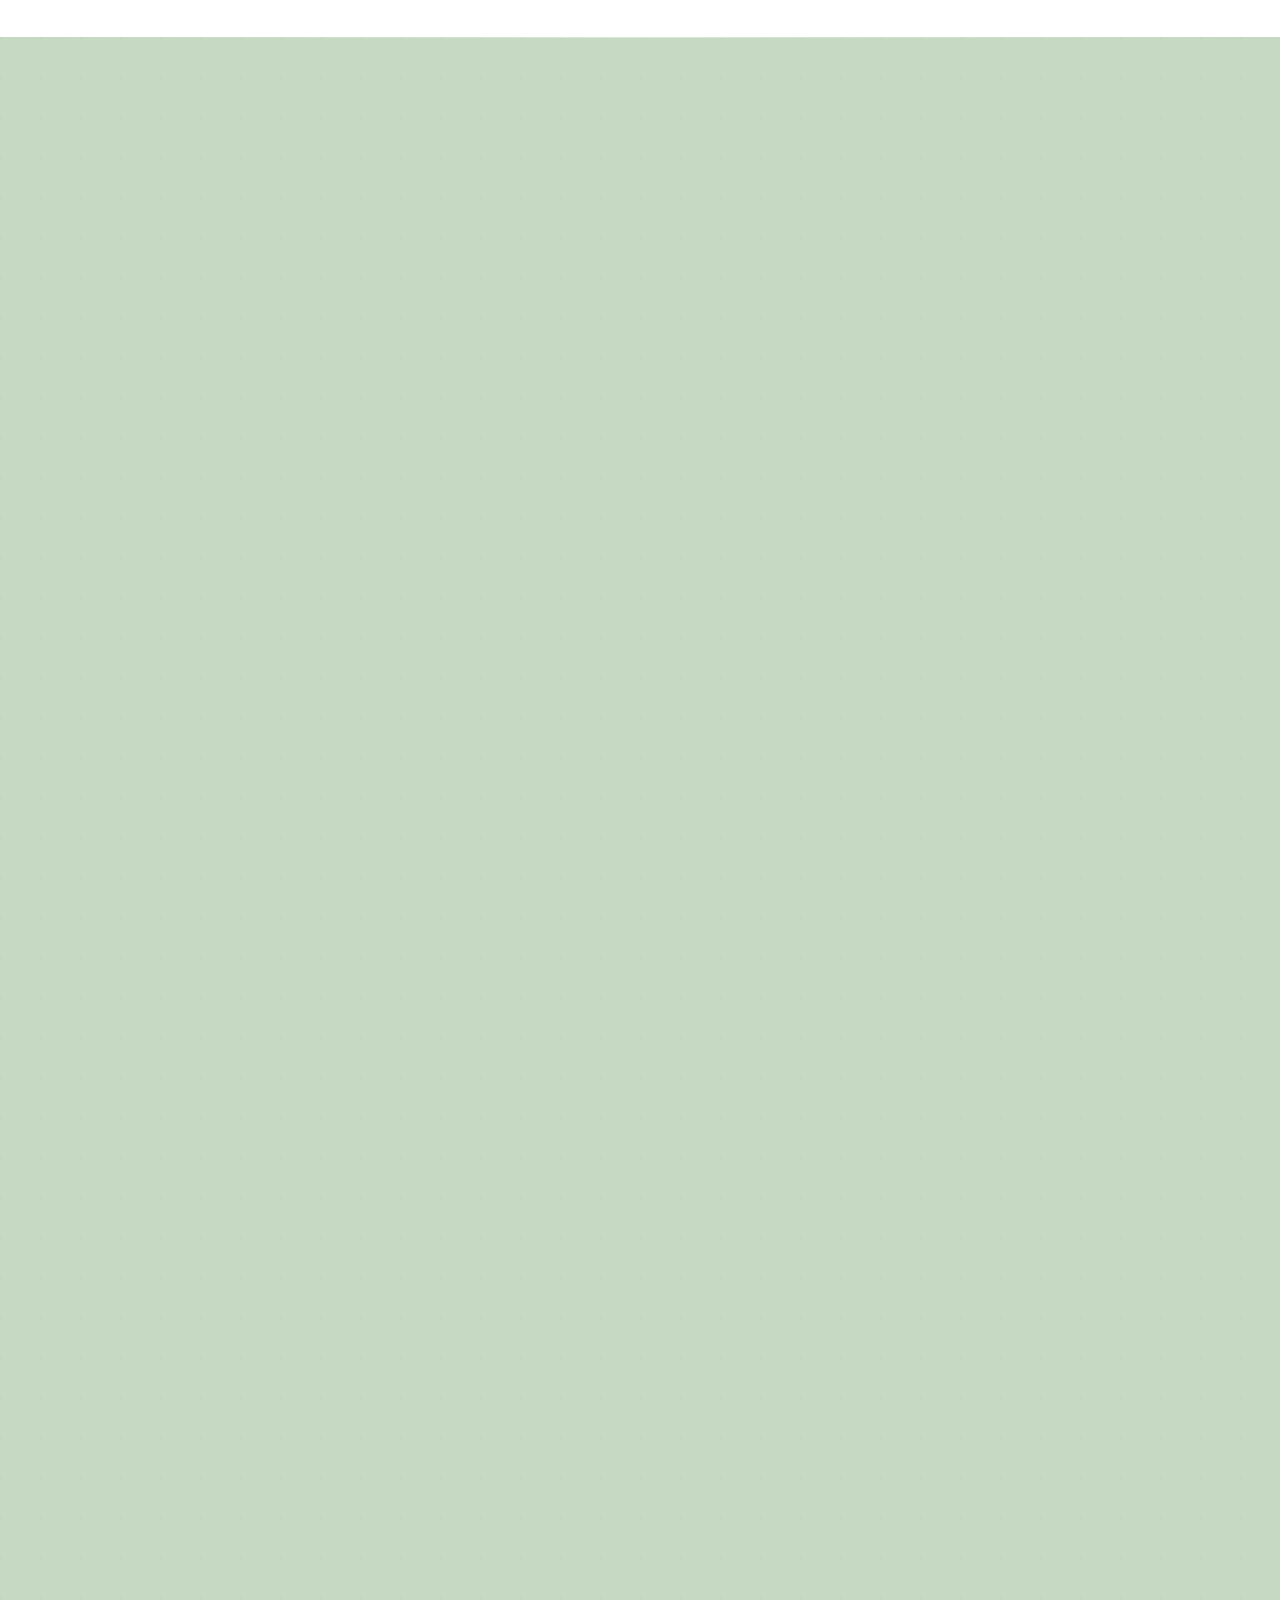
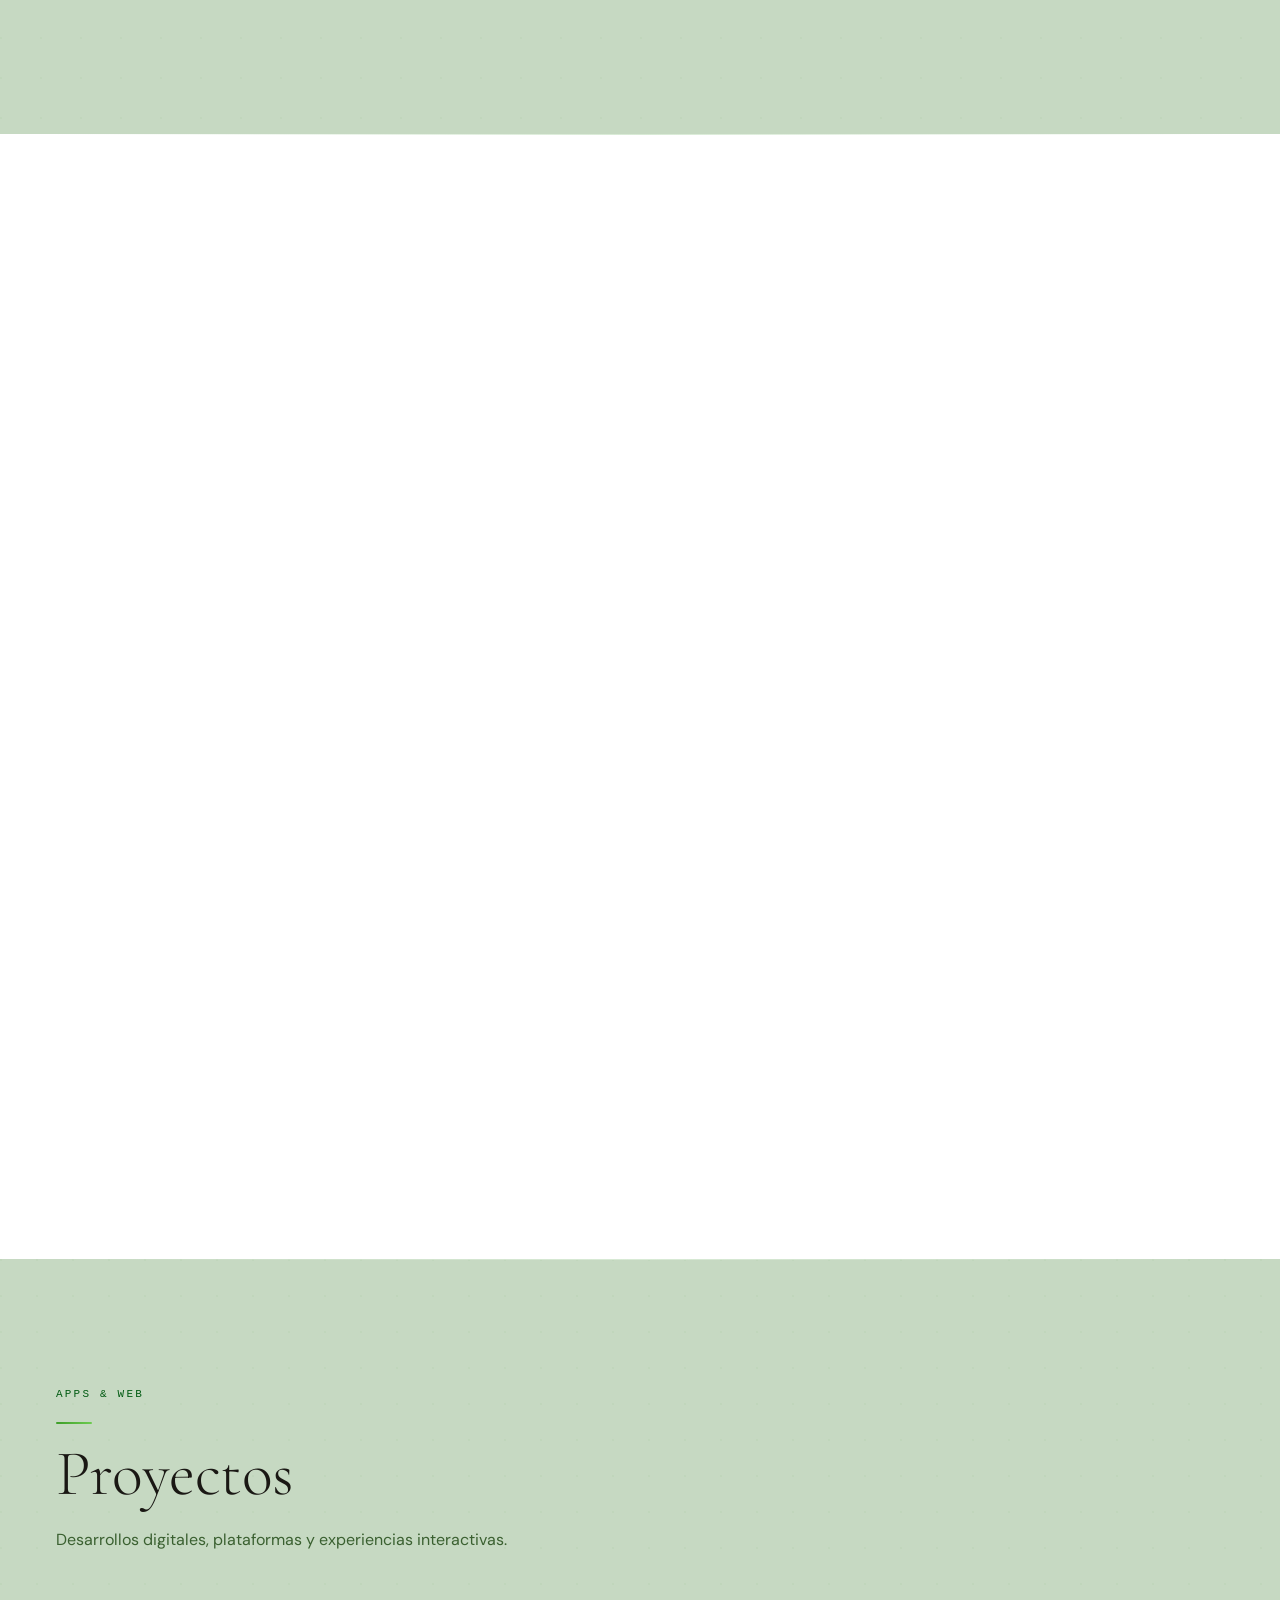
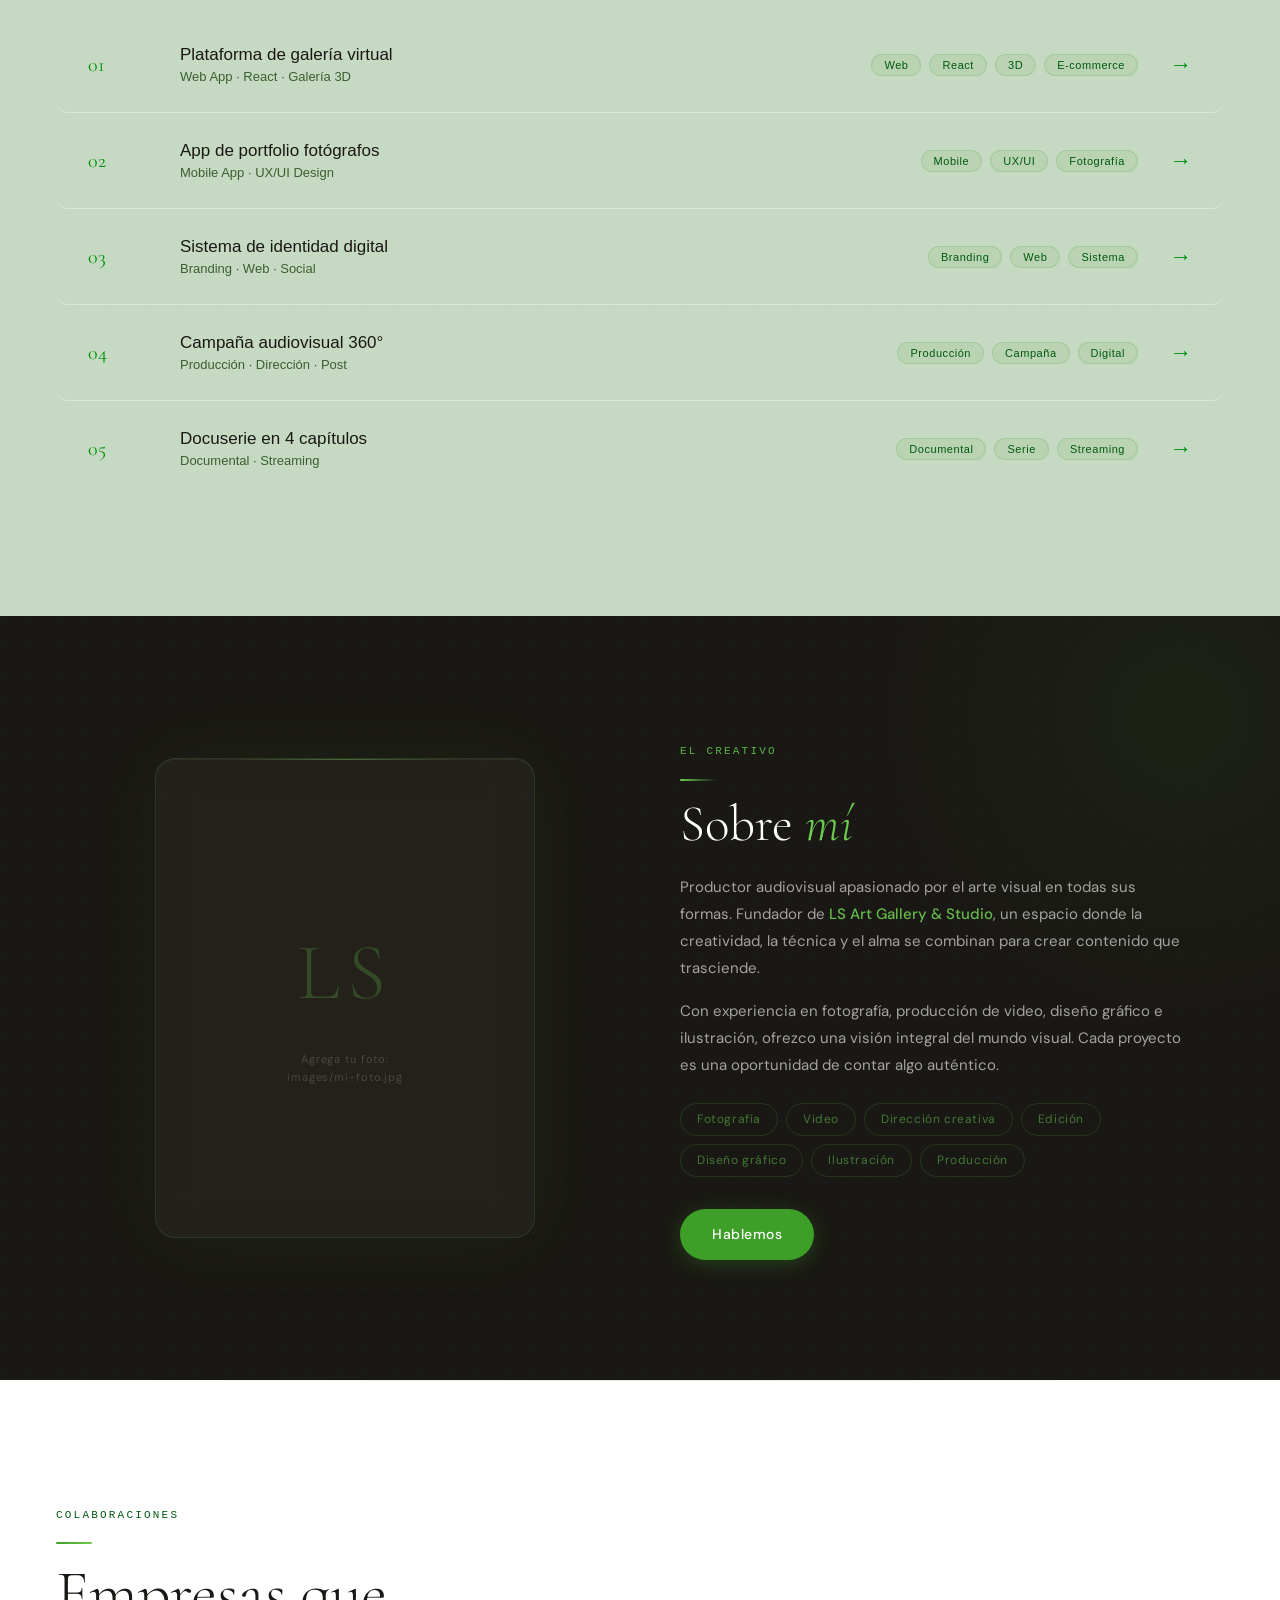
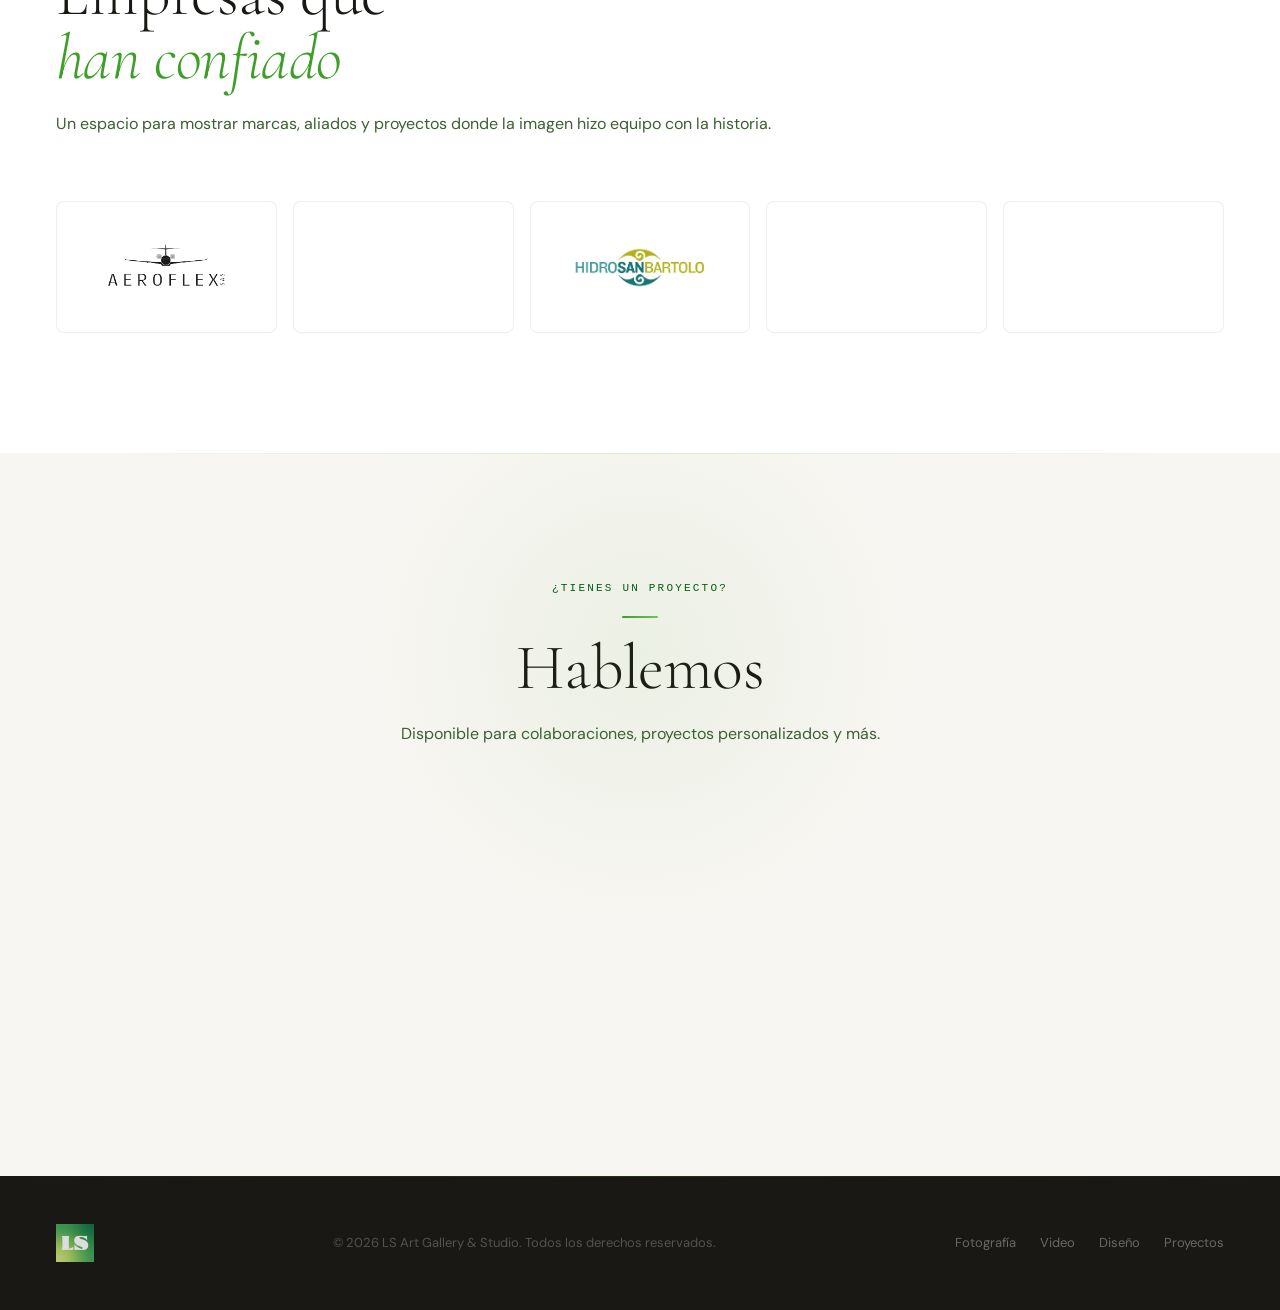
==== commit 2515da69: "fotos delete" ====
--- a/ls-final/index.html
+++ b/ls-final/index.html
@@ -678,12 +678,6 @@
   { id:'p5', file:'Retrato.jpg', title:'Presencia', desc:'Retrato centrado en mirada, gesto y una presencia sin artificio.', cat:'retrato',
     tags:[], img:'images/Retrato.jpg', alt:'Presencia',
     bg:'linear-gradient(135deg,#2a3a1a,#4e6e2d)', e:'◻' },
-  { id:'p6', file:'Retrato 2.jpg', title:'Gesto editorial', desc:'Un retrato con intención cinematográfica y respiración natural.', cat:'retrato',
-    tags:[], img:'images/Retrato 2.jpg', alt:'Gesto editorial',
-    bg:'linear-gradient(135deg,#233318,#45612a)', e:'◉' },
-  { id:'p8', file:'Retrato 4.jpg', title:'Rostro en escena', desc:'Composición limpia para sostener expresión, textura y dirección.', cat:'retrato',
-    tags:[], img:'images/Retrato 4.jpg', alt:'Rostro en escena',
-    bg:'linear-gradient(135deg,#1c2b18,#34502a)', e:'□' },
   { id:'p9', file:'Drone.jpg', title:'Altura abierta', desc:'Vista aérea para leer escala, paisaje y movimiento desde arriba.', cat:'drone',
     tags:[], img:'images/Drone.jpg', alt:'Altura abierta',
     bg:'linear-gradient(135deg,#18384a,#2d5f84)', e:'○' },
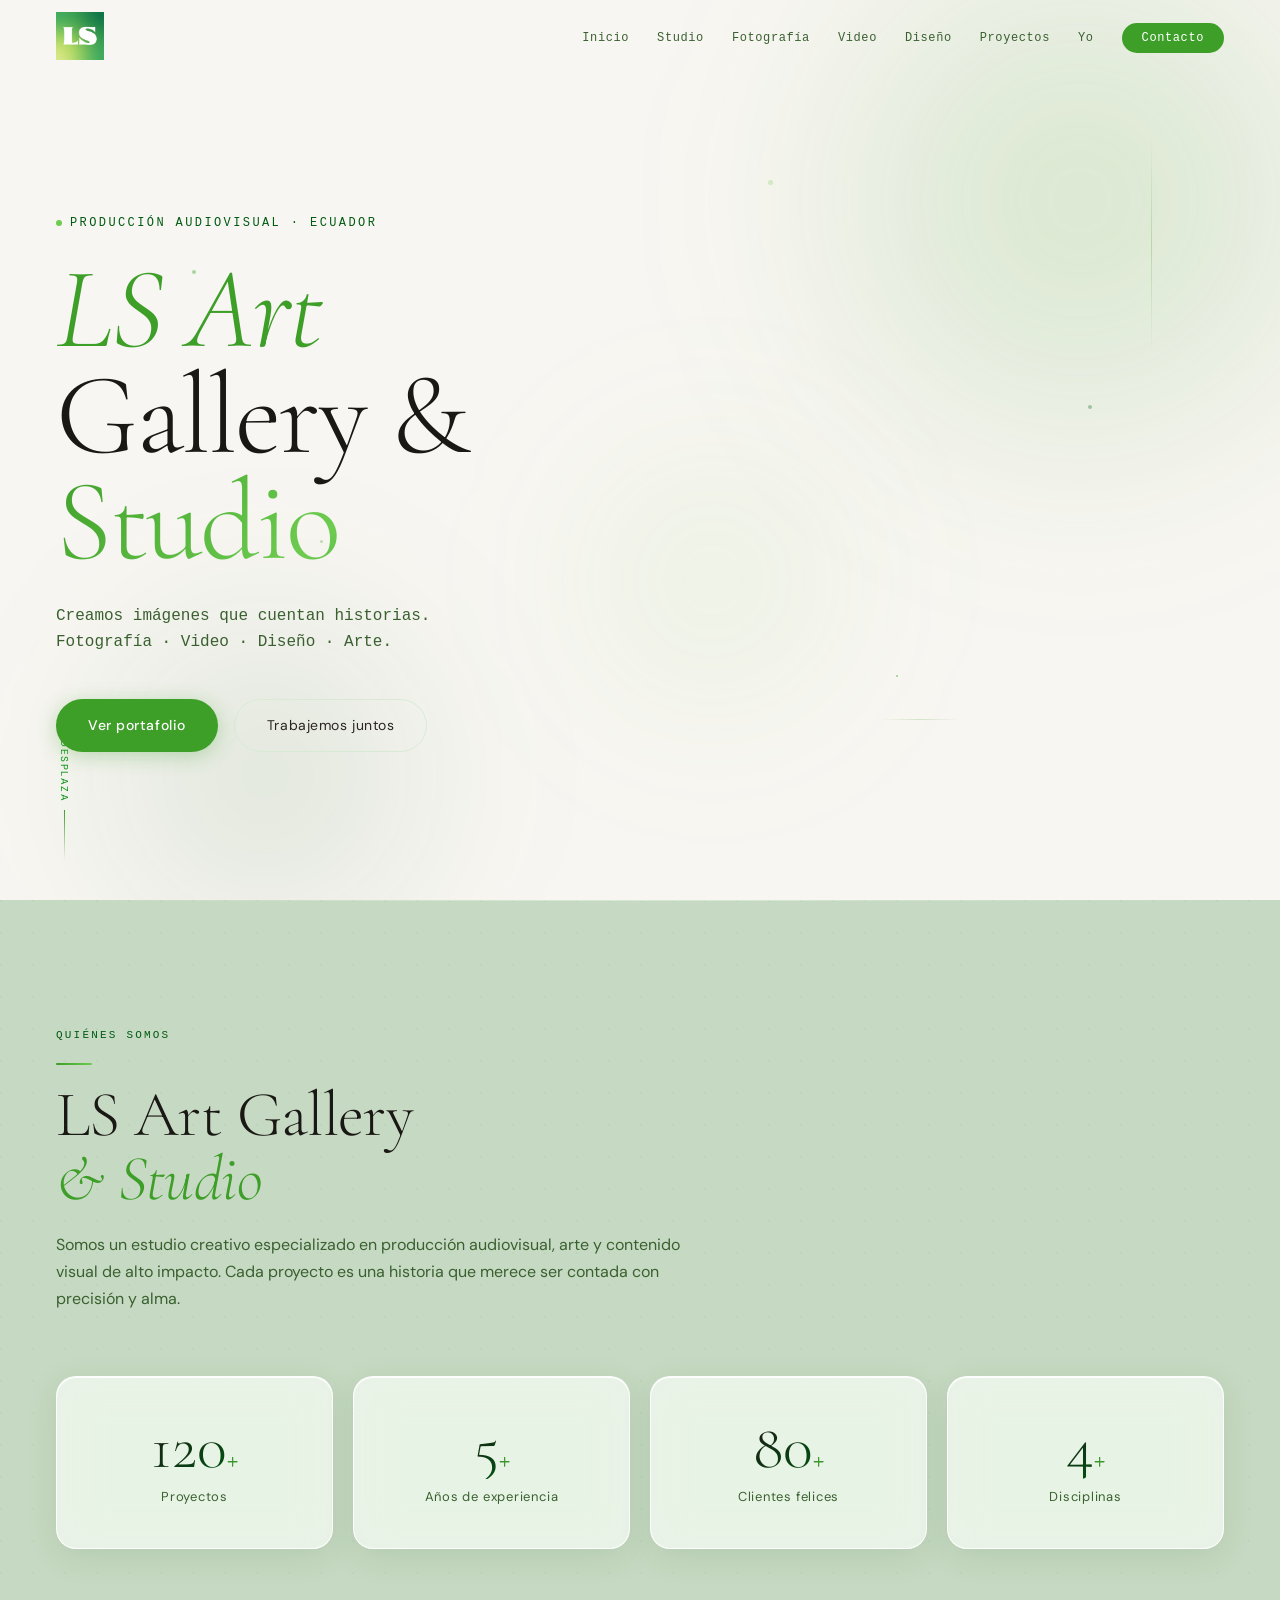
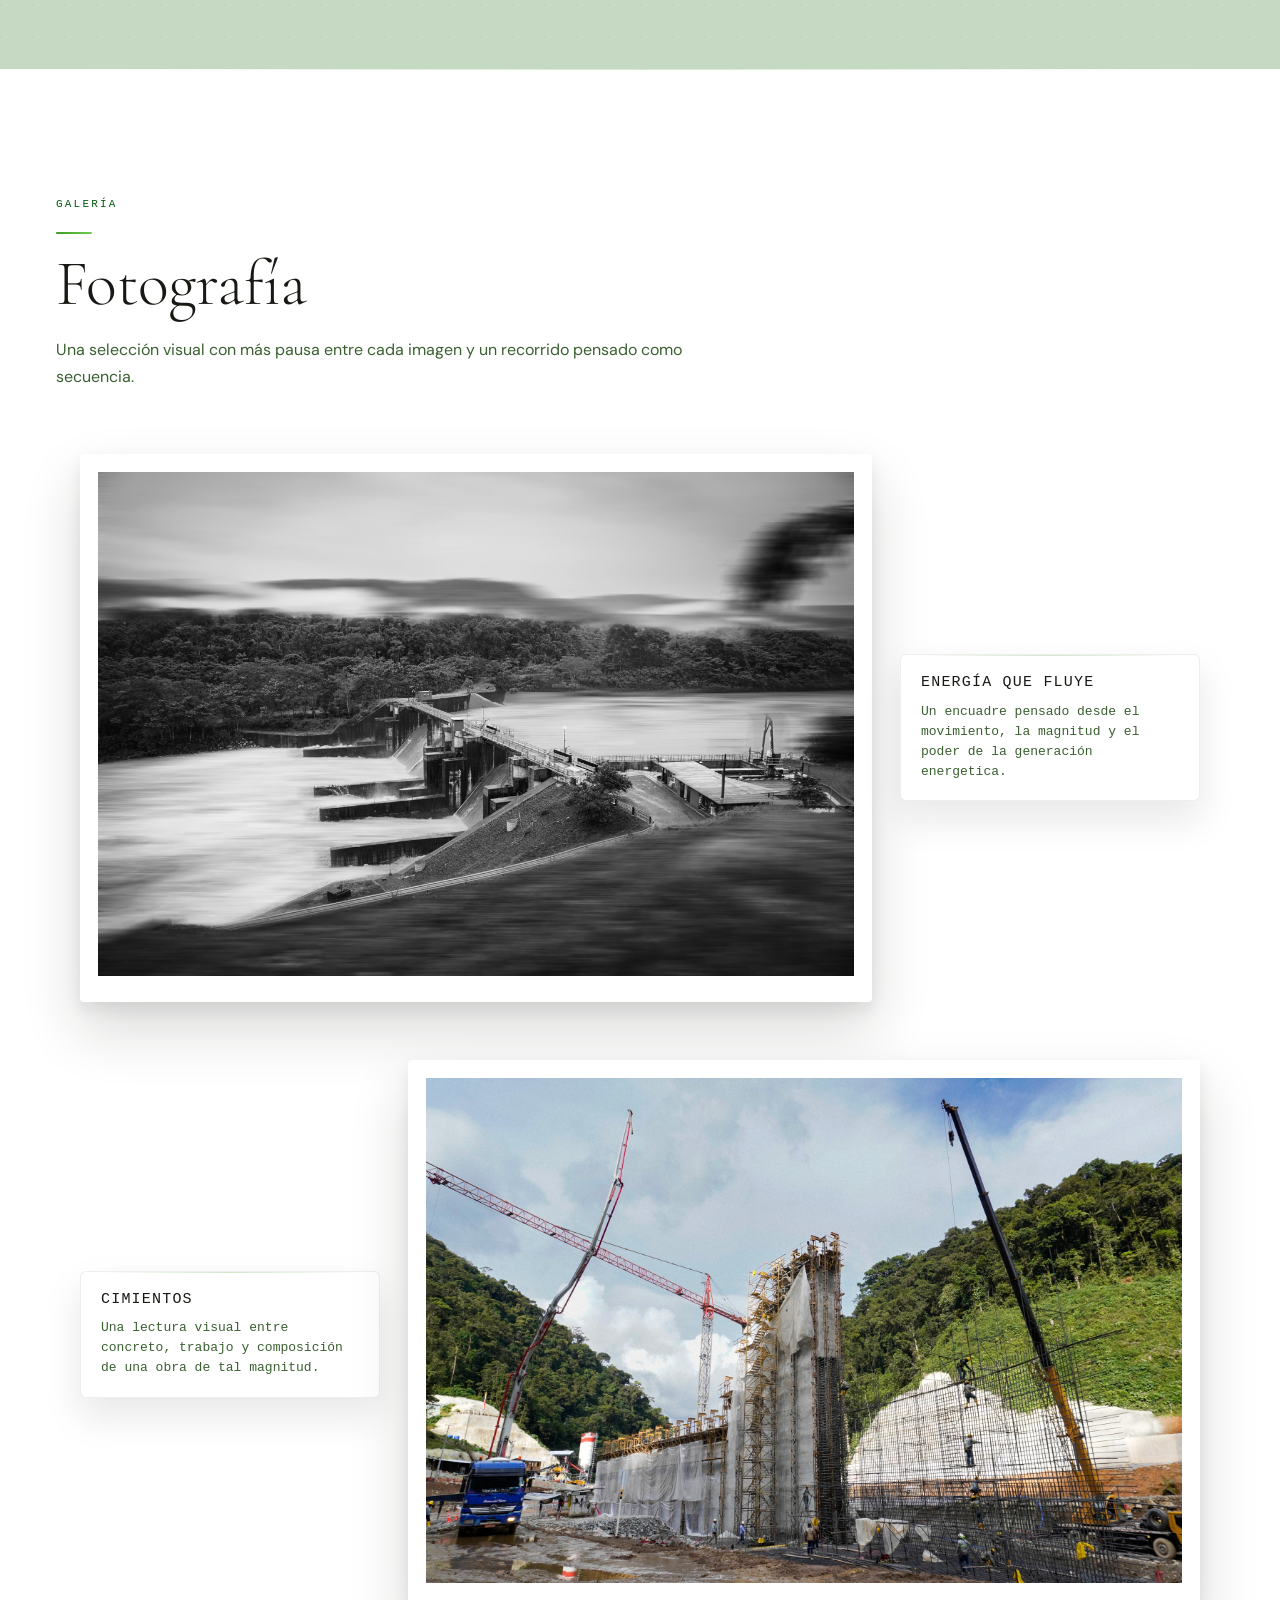
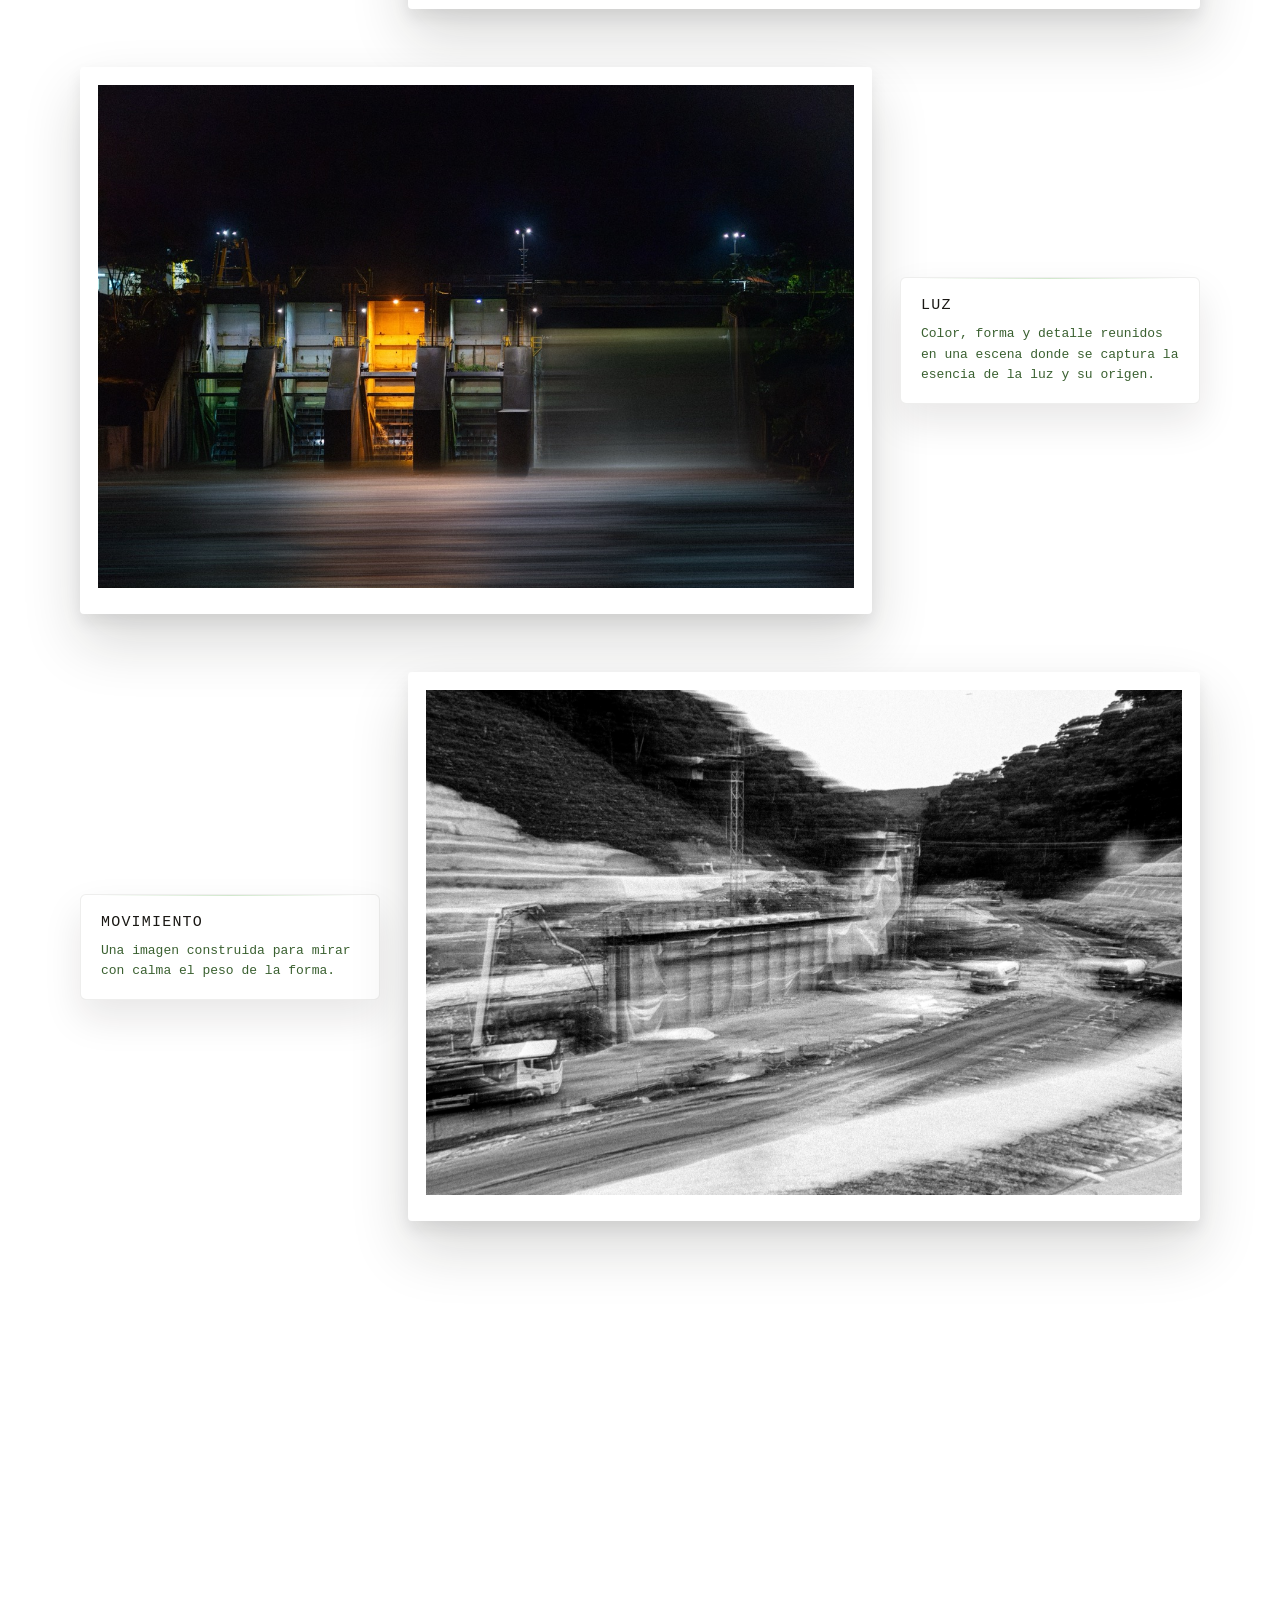
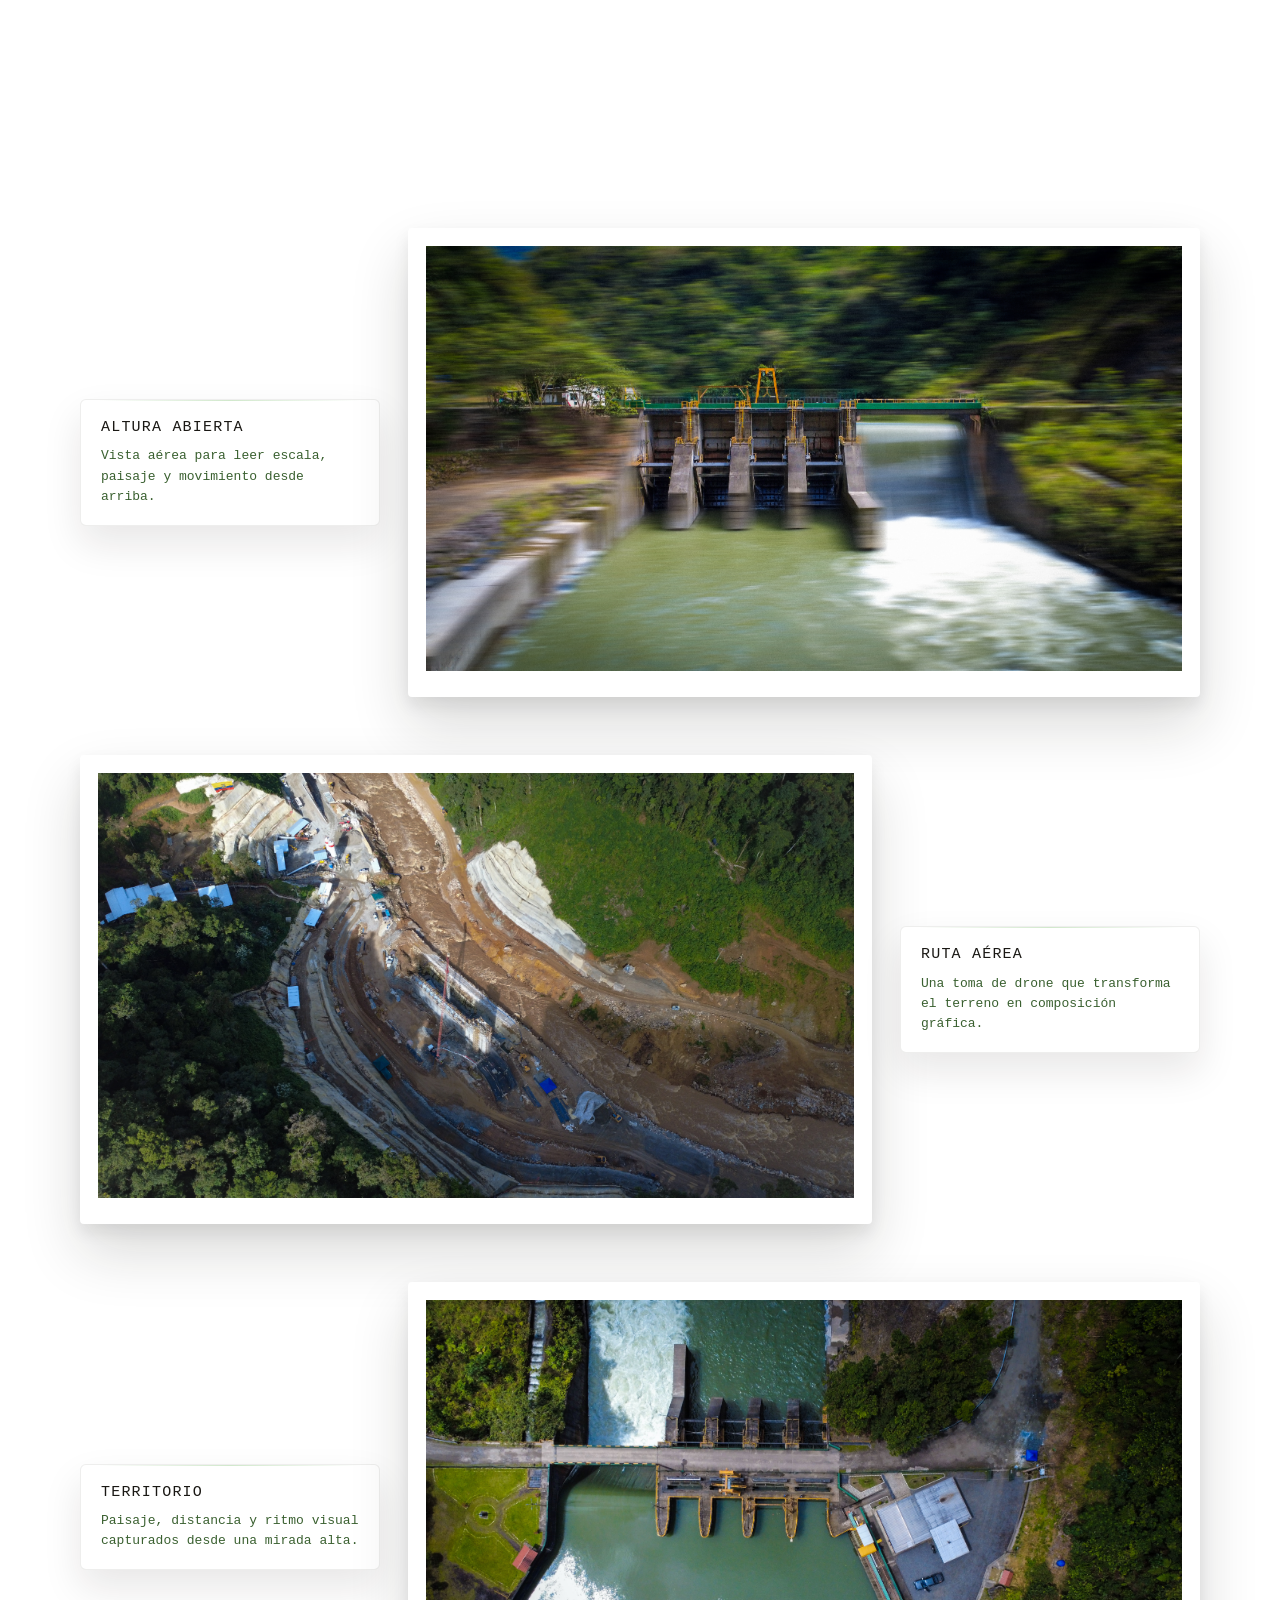
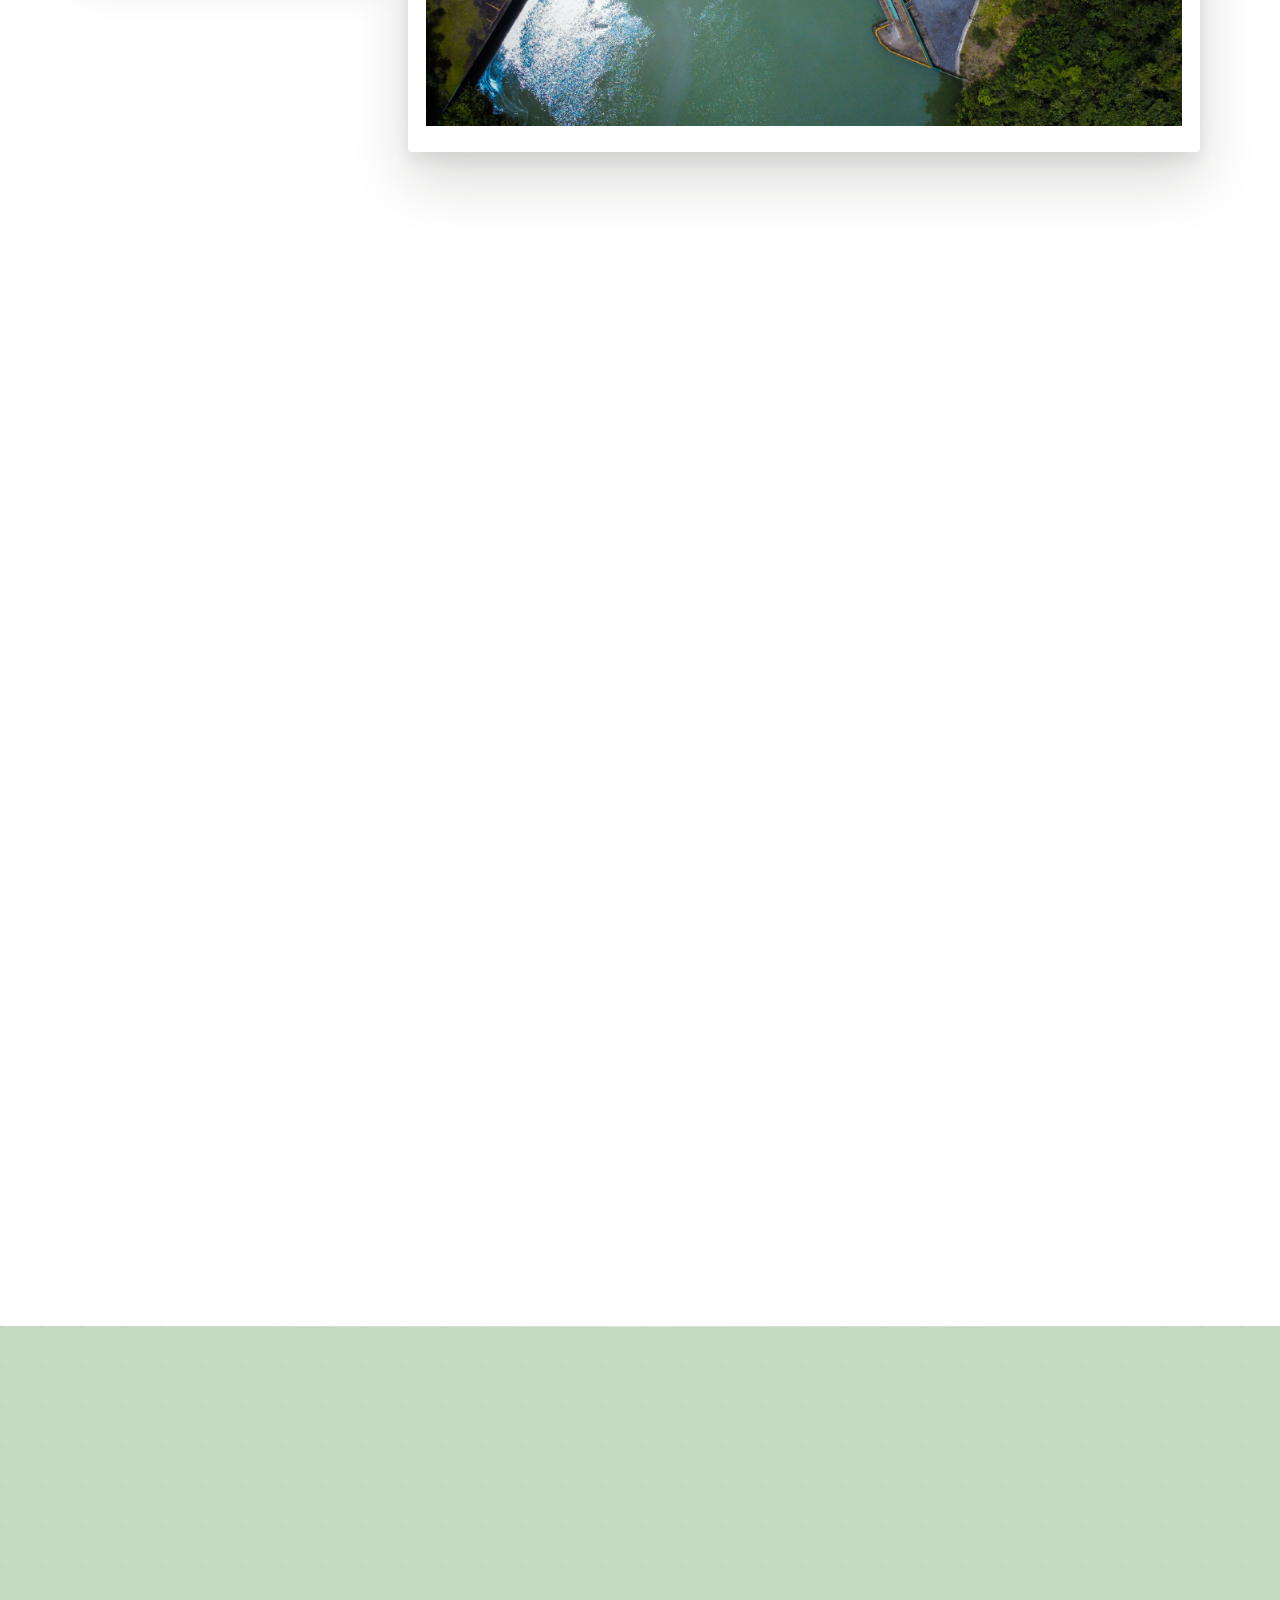
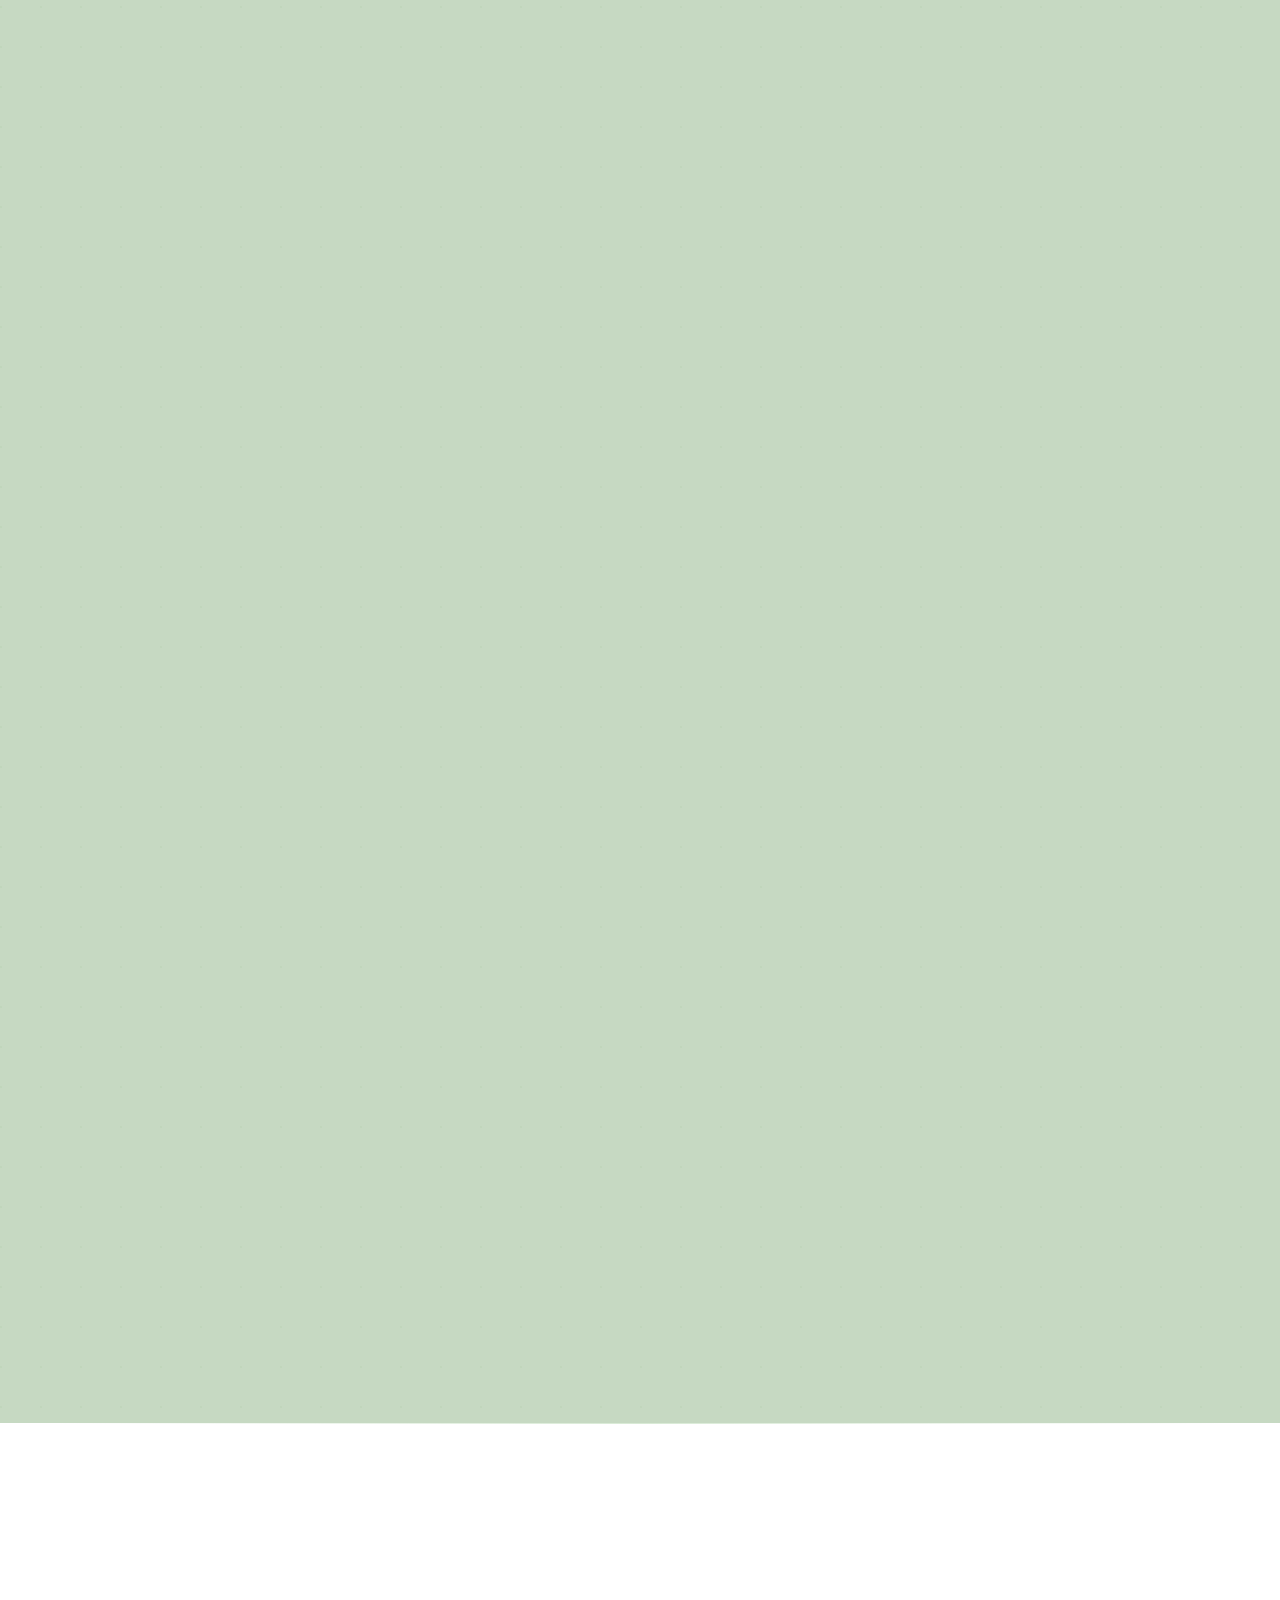
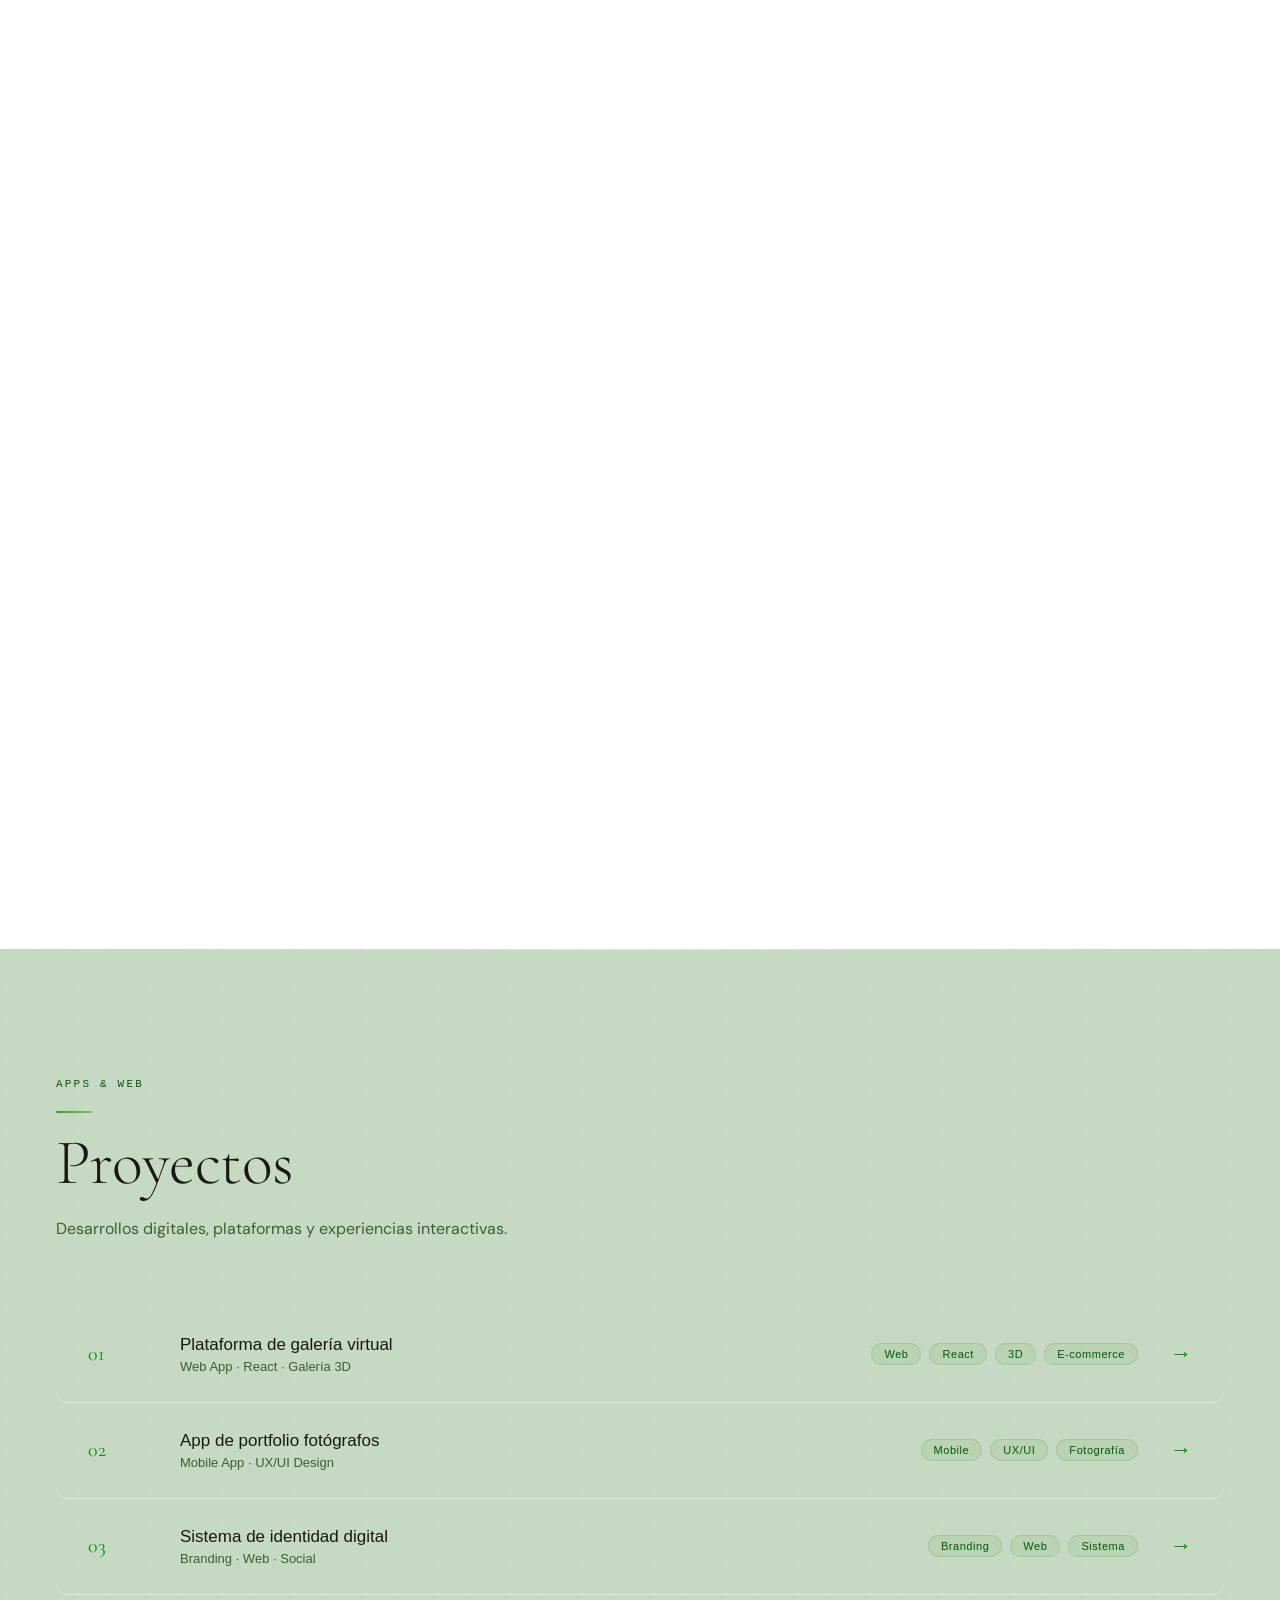
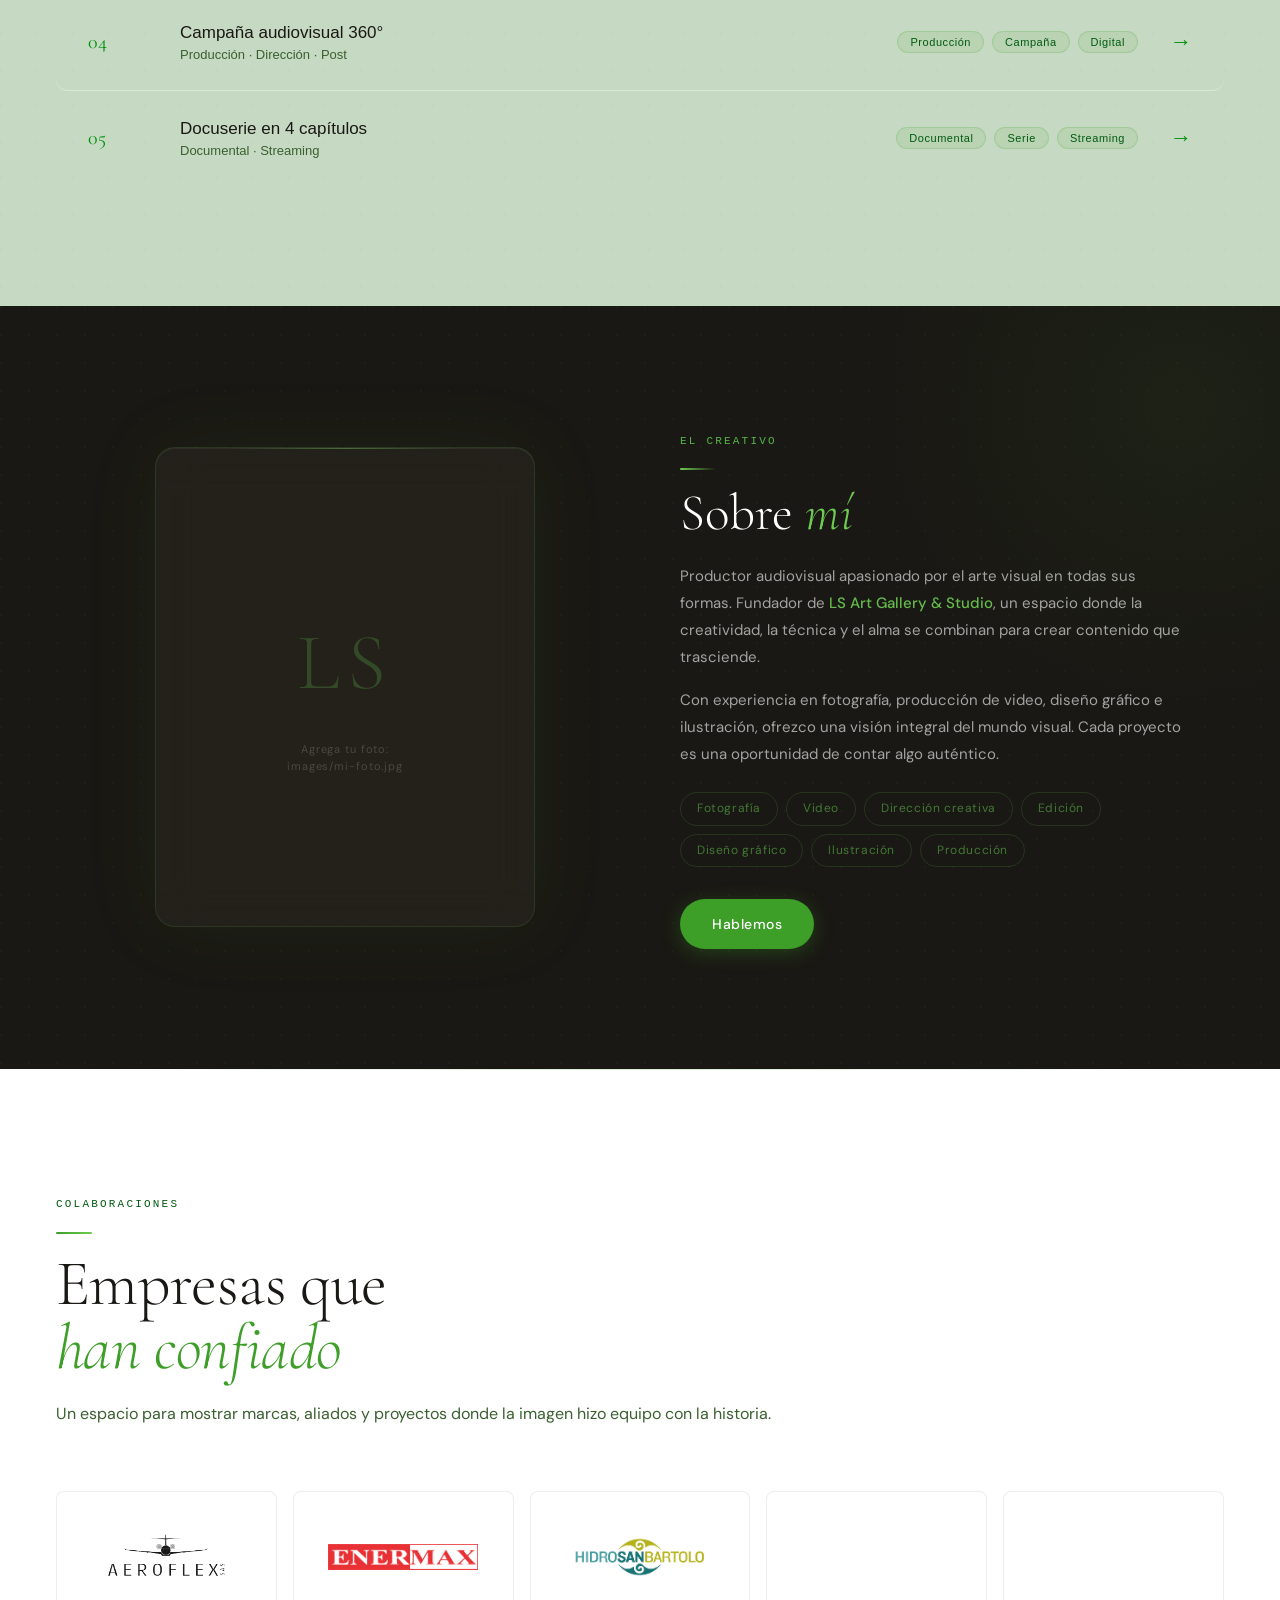
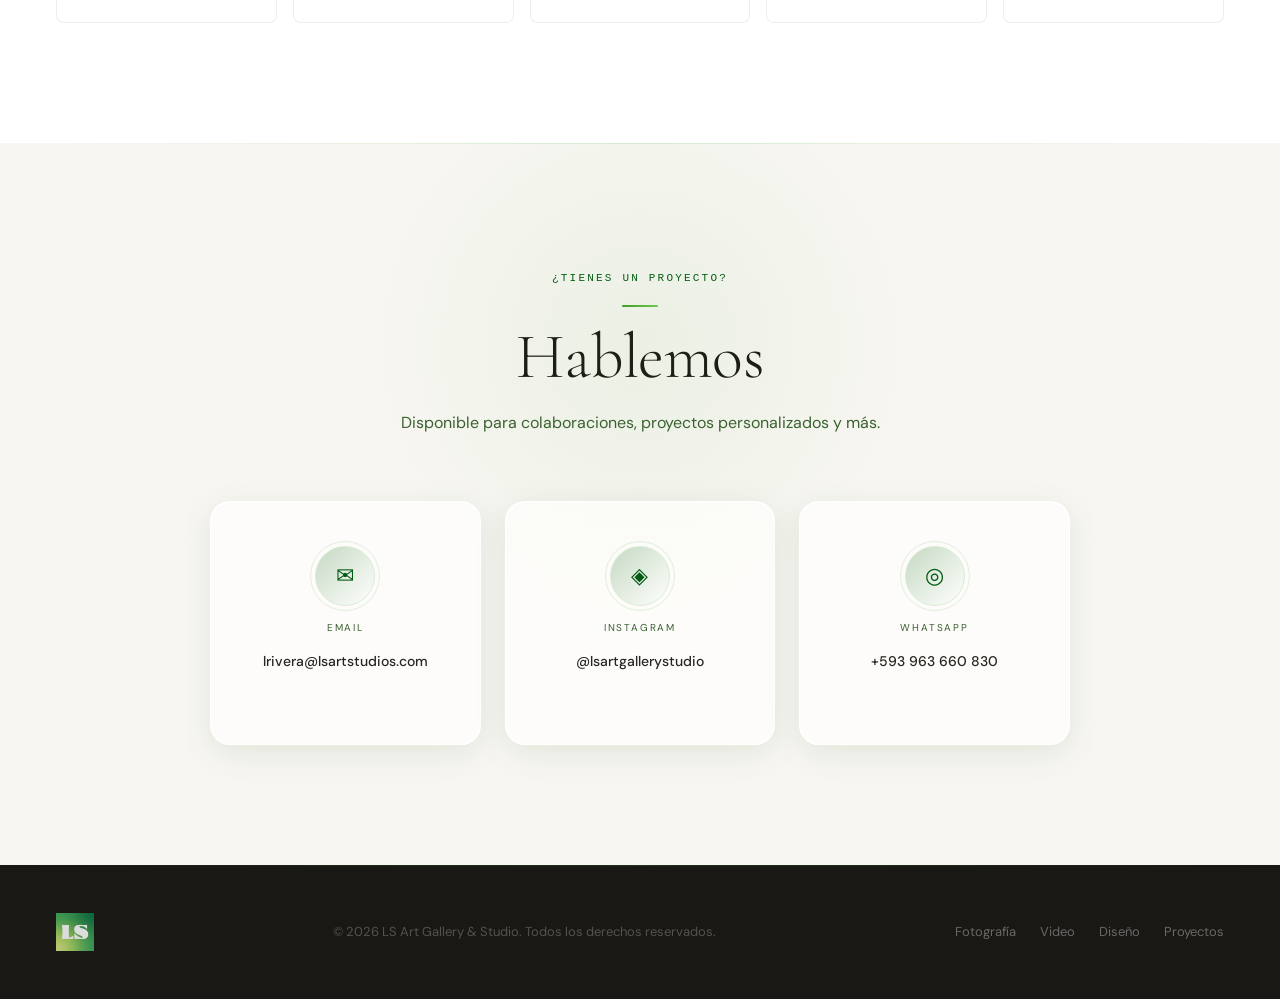
==== commit ddf6dada: "fotos v3" ====
--- a/ls-final/index.html
+++ b/ls-final/index.html
@@ -461,13 +461,7 @@
     <span class="stag">Galería</span>
     <div class="sh-line"></div>
     <h2>Fotografía</h2>
-    <p class="sdesc">Una selección visual organizada por categorías, con más pausa entre cada imagen y un recorrido pensado como secuencia.</p>
-  </div>
-  <div class="fbar">
-    <button class="fbtn act" data-f="all">Todas</button>
-    <button class="fbtn" data-f="artistica">Artísticas</button>
-    <button class="fbtn" data-f="retrato">Retratos</button>
-    <button class="fbtn" data-f="drone">Drone</button>
+    <p class="sdesc">Una selección visual con más pausa entre cada imagen y un recorrido pensado como secuencia.</p>
   </div>
   <div class="fgroups" id="pgrid"></div>
 </section>
@@ -652,12 +646,6 @@
    img:      'images/nombre.jpg'  o  URL externa  o  '' (placeholder)
    videoUrl: 'https://www.youtube.com/embed/VIDEO_ID'  o  '' 
 */
-
-const photoGroups = [
-  { id:'artistica', label:'Artísticas' },
-  { id:'retrato', label:'Retratos' },
-  { id:'drone', label:'Drone' },
-];
 
 const photoTitlePlaceholder='Fotografía';
 const photoDescPlaceholder='Una pieza visual de LS Art Gallery & Studio.';
@@ -695,14 +683,6 @@
     bg:'linear-gradient(135deg,#17364d,#2f6f8f)', e:'⬟' },
 ];
 
-function getPhotoGroup(cat){
-  return photoGroups.find(group=>group.id===cat);
-}
-
-function getPhotoCatLabel(cat){
-  return getPhotoGroup(cat)?.label||cat;
-}
-
 function getPhotoTitle(photo){
   return photo.title&&photo.title.trim()?photo.title:photoTitlePlaceholder;
 }
@@ -778,33 +758,23 @@
 }
 
 function buildPhotos(){
-  document.getElementById('pgrid').innerHTML=photoGroups.map(group=>{
-    const groupPhotos=photos.filter(photo=>photo.cat===group.id);
-    return `
-      <div class="fgroup rv" data-cat="${group.id}">
-        <div class="fgroup-head">
-          <h3 class="fgroup-title">${group.label}</h3>
-          <span class="fgroup-count">${groupPhotos.length} fotos</span>
-        </div>
-        <div class="pgrid">
-          ${groupPhotos.map(photo=>{
-            const titleText=getPhotoTitle(photo);
-            const descText=getPhotoDesc(photo);
-            return `
-              <article class="picard">
-                <button class="pi" type="button" data-cat="${photo.cat}" data-id="${photo.id}" onclick="olb('photo','${photo.id}')">
-                  ${imgOrBg(photo.img,photo.bg,photo.e,'pi-ph',photo.alt||titleText)}
-                </button>
-                <aside class="photo-plaque">
-                  <span class="photo-plaque-kicker">${group.label}</span>
-                  <h4 class="photo-plaque-title">${titleText}</h4>
-                  <p class="photo-plaque-bio">${descText}</p>
-                </aside>
-              </article>`;
-          }).join('')}
-        </div>
-      </div>`;
-  }).join('');
+  document.getElementById('pgrid').innerHTML=`
+    <div class="pgrid">
+      ${photos.map(photo=>{
+        const titleText=getPhotoTitle(photo);
+        const descText=getPhotoDesc(photo);
+        return `
+          <article class="picard rv">
+            <button class="pi" type="button" data-cat="${photo.cat}" data-id="${photo.id}" onclick="olb('photo','${photo.id}')">
+              ${imgOrBg(photo.img,photo.bg,photo.e,'pi-ph',photo.alt||titleText)}
+            </button>
+            <aside class="photo-plaque">
+              <h4 class="photo-plaque-title">${titleText}</h4>
+              <p class="photo-plaque-bio">${descText}</p>
+            </aside>
+          </article>`;
+      }).join('')}
+    </div>`;
 }
 
 function buildVideos(){
@@ -854,7 +824,7 @@
 
 function renderItem(d,type){
   const isPhoto=type==='photo';
-  lbcat.textContent=isPhoto?getPhotoCatLabel(d.cat):(d.cat||d.sub||'');
+  lbcat.textContent=isPhoto?'':(d.cat||d.sub||'');
   lbtitle.textContent=isPhoto?getPhotoTitle(d):d.title;
   lbdesc.textContent=isPhoto?getPhotoDesc(d):d.desc;
   lbtags.innerHTML=isPhoto?'':(d.tags||[]).map(t=>`<span class="ltag">${t}</span>`).join('');
@@ -892,18 +862,6 @@
   if(e.key==='ArrowRight'&&idx<items.length-1){idx++;const d=items[idx];renderItem(d,d._type)}
 });
 
-/* ── FILTER ── */
-document.querySelector('.fbar').addEventListener('click',e=>{
-  if(!e.target.matches('.fbtn'))return;
-  document.querySelectorAll('.fbtn').forEach(b=>b.classList.remove('act'));
-  e.target.classList.add('act');
-  const f=e.target.dataset.f;
-  document.querySelectorAll('.fgroup').forEach(group=>{
-    const show=f==='all'||group.dataset.cat===f;
-    group.classList.toggle('is-hidden',!show);
-  });
-});
-
 /* ── REVEAL (con variantes) ── */
 const ro=new IntersectionObserver(e=>{
   e.forEach(x=>{if(x.isIntersecting)x.target.classList.add('vis')});
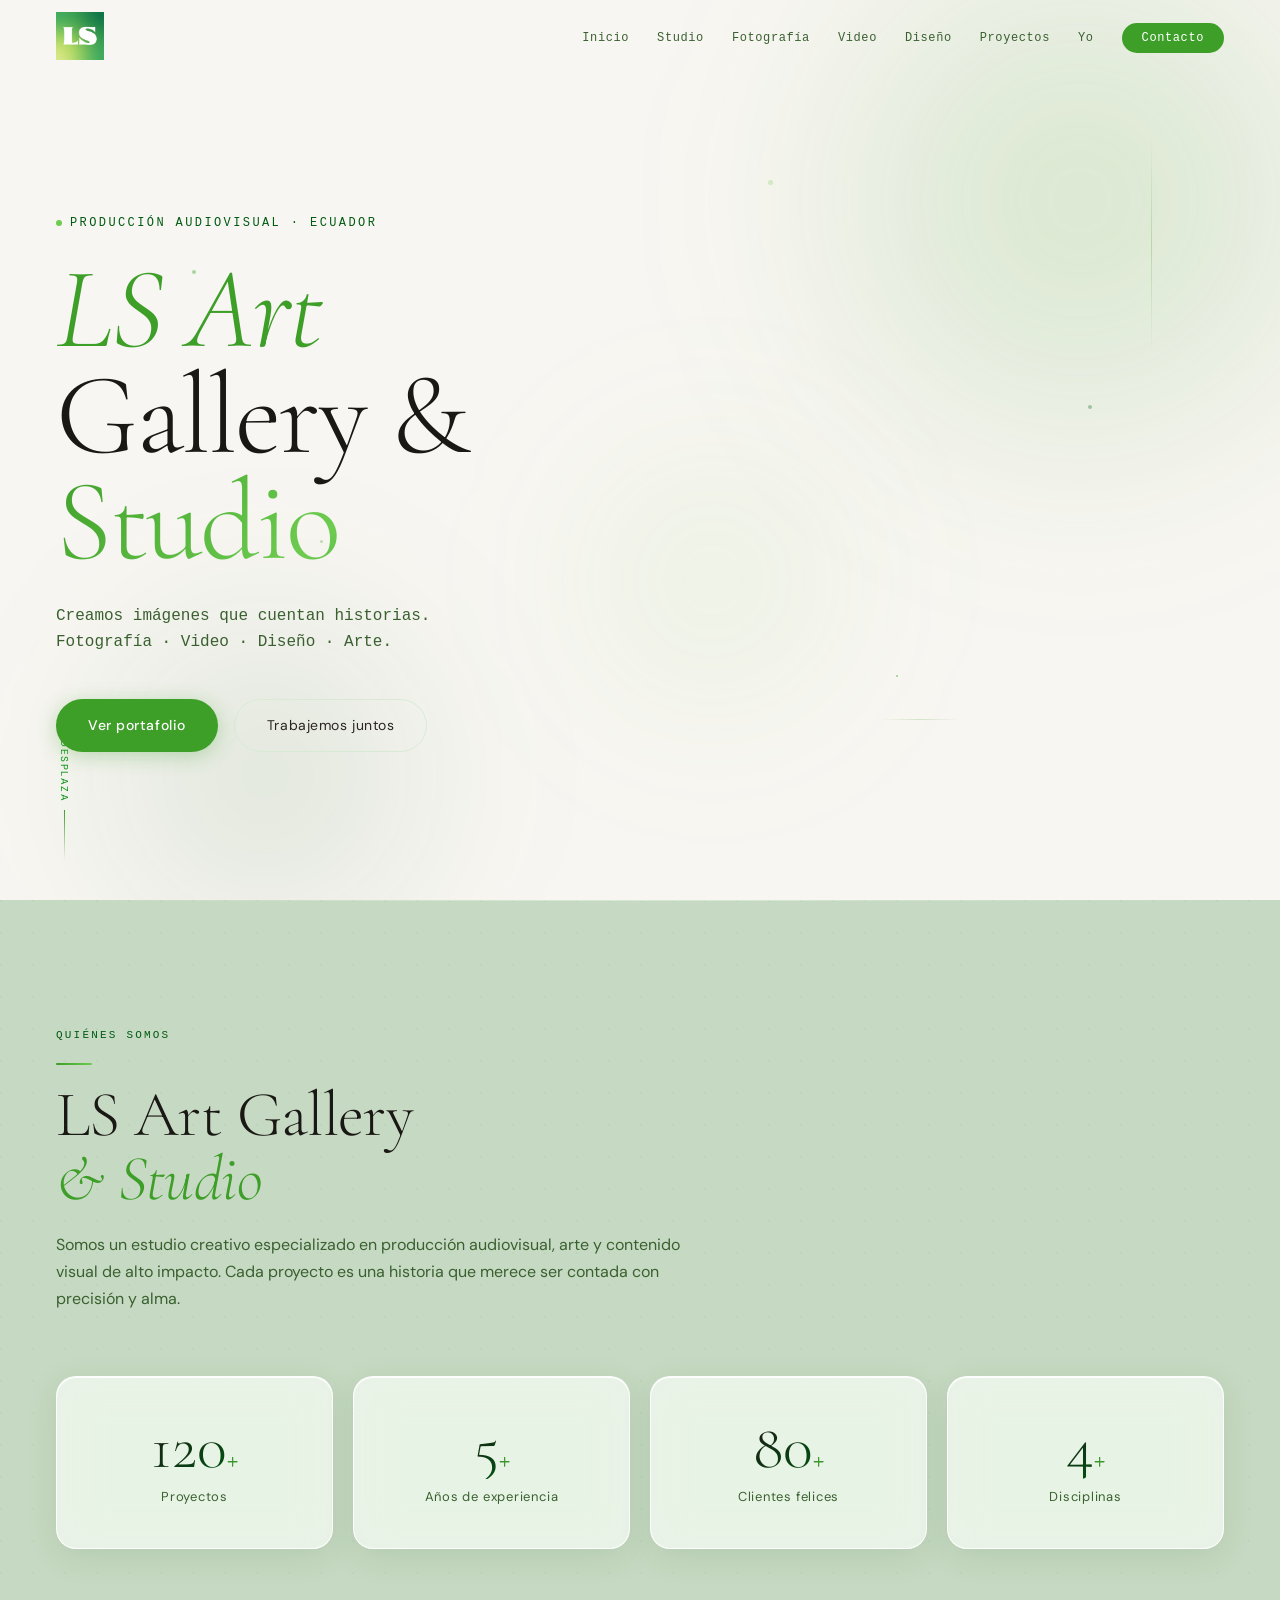
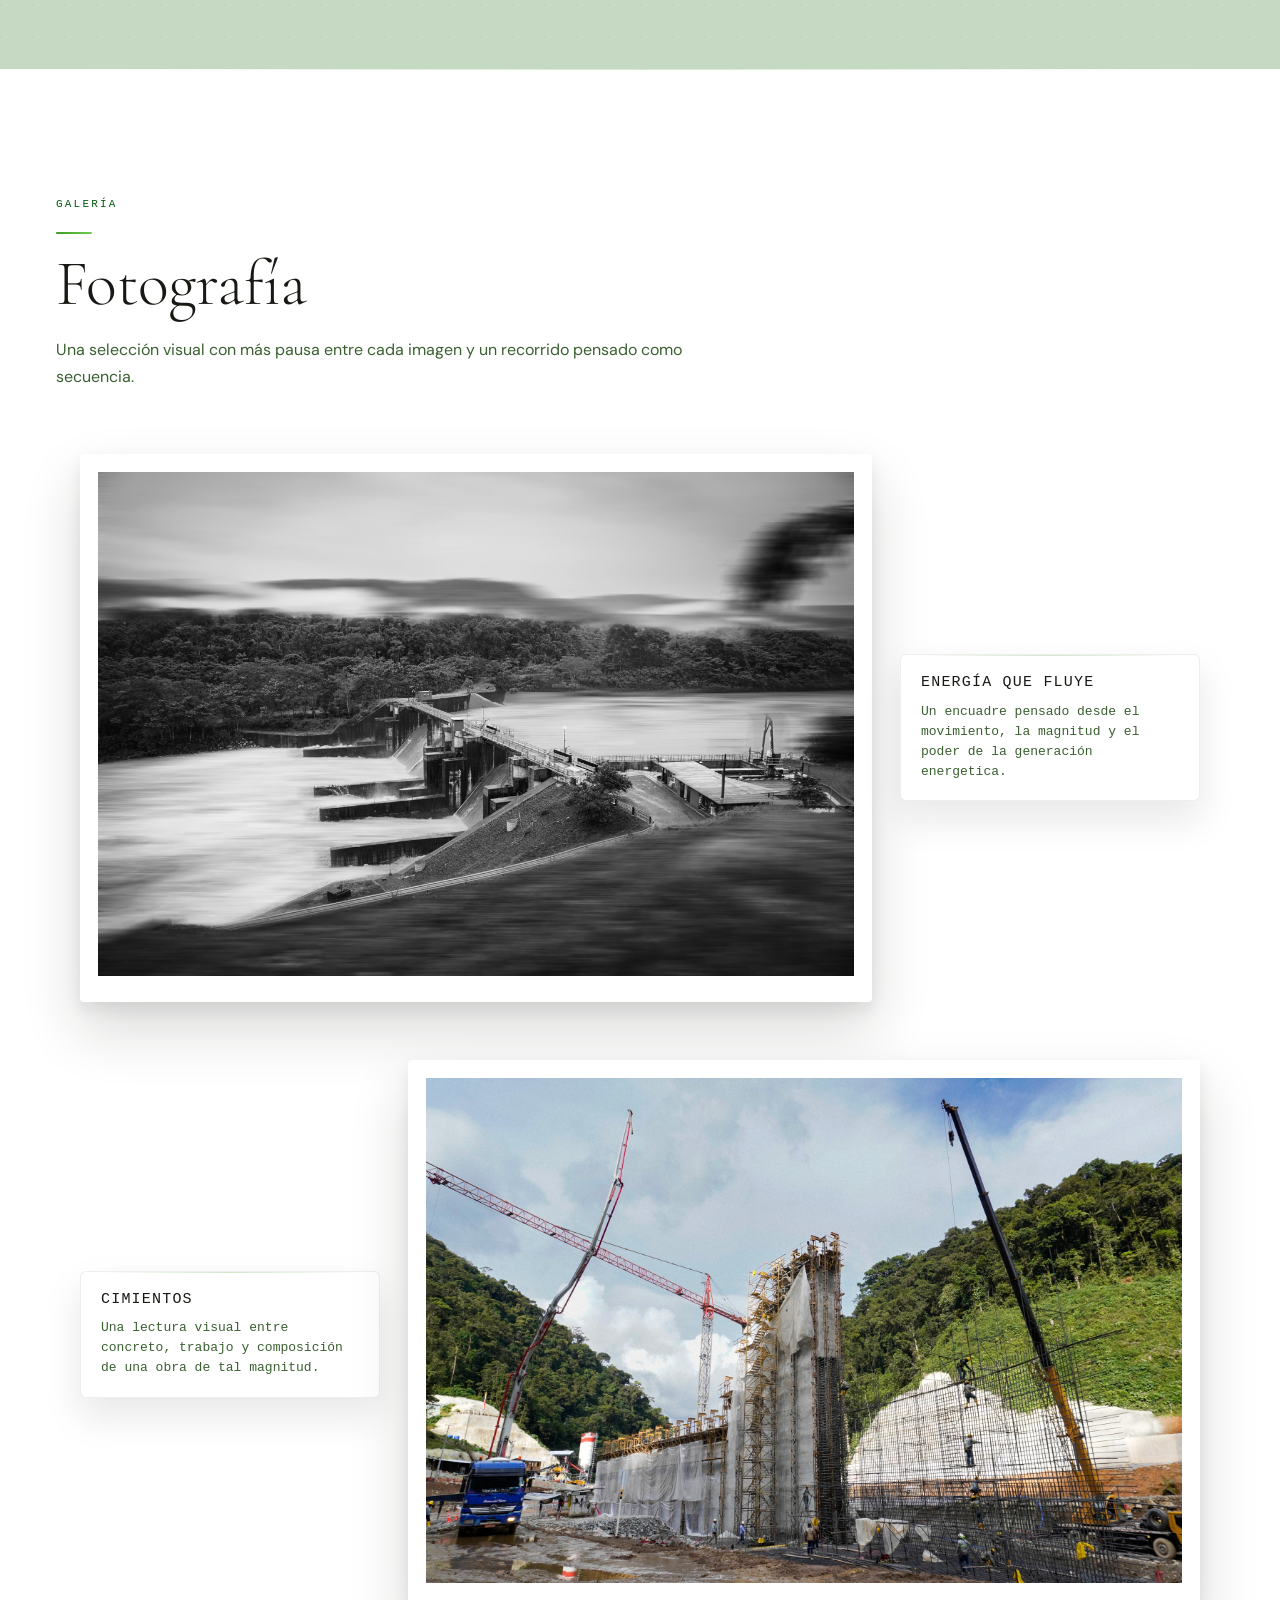
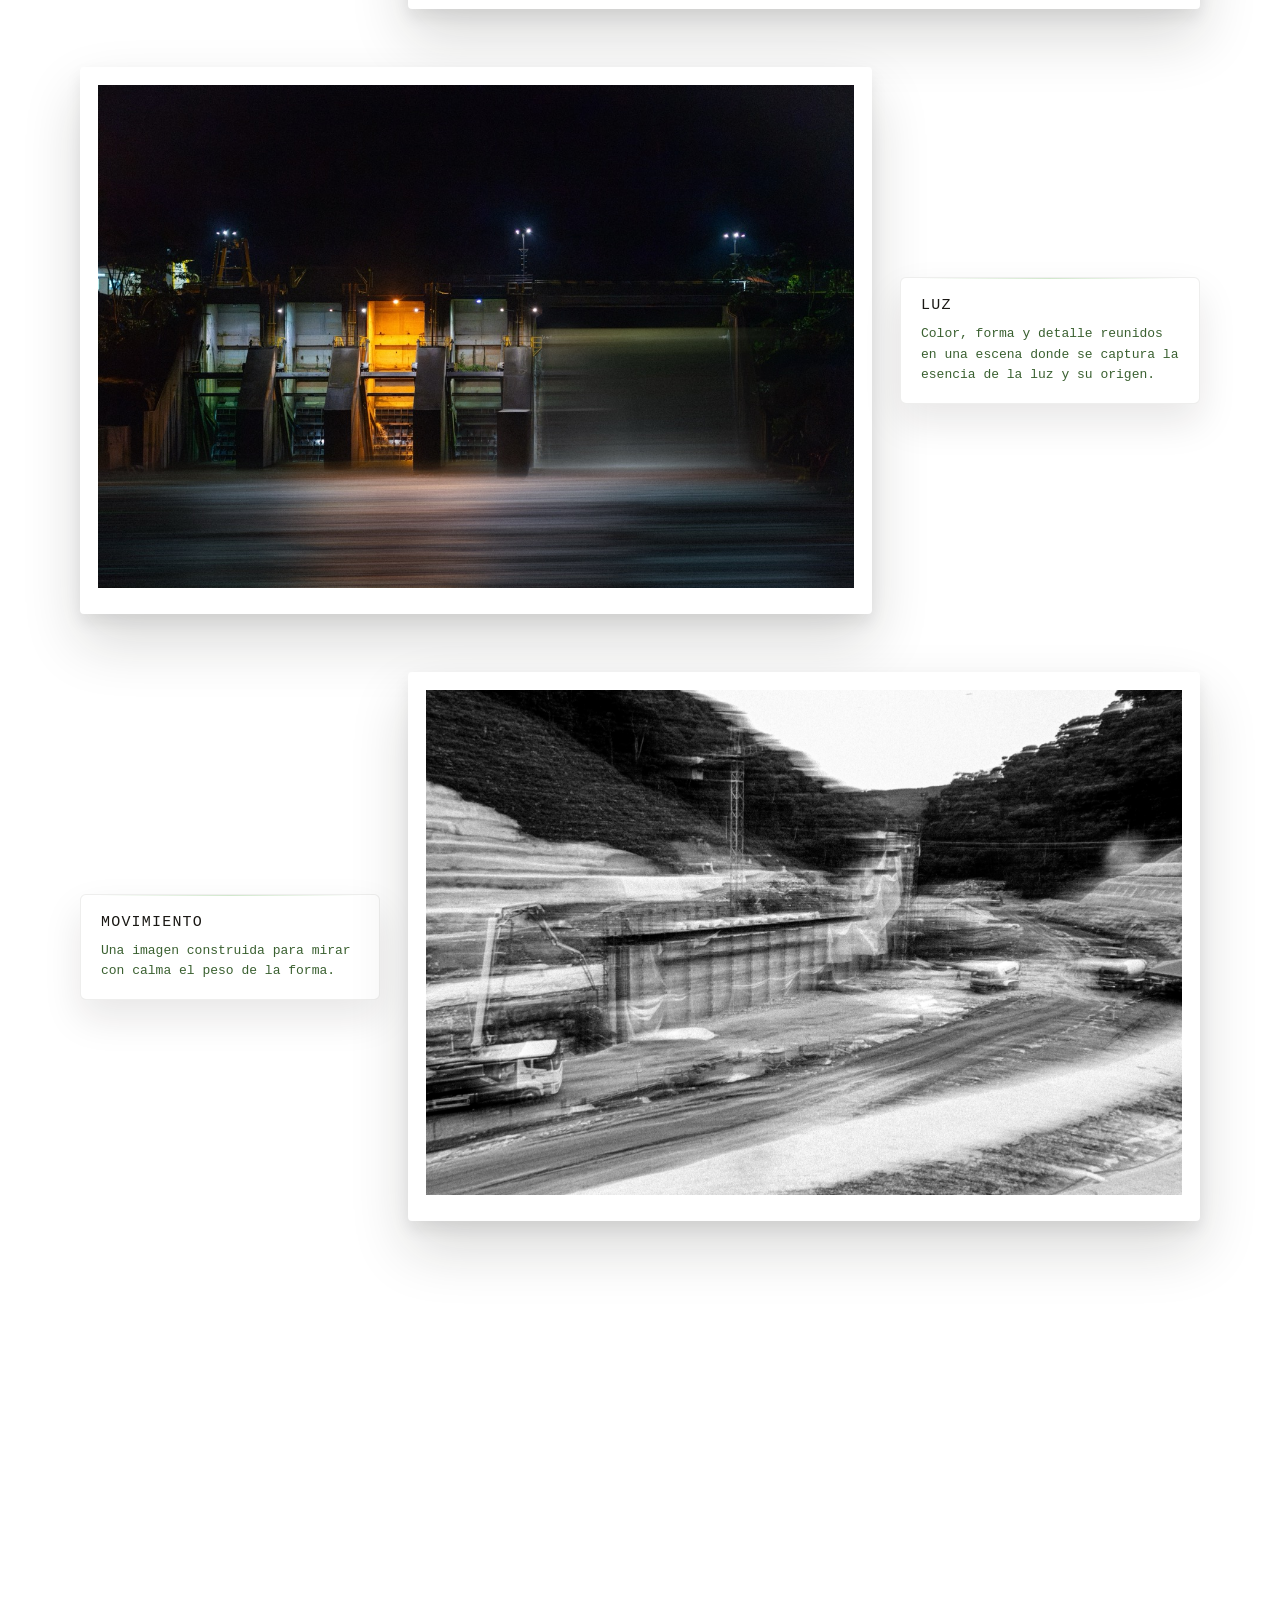
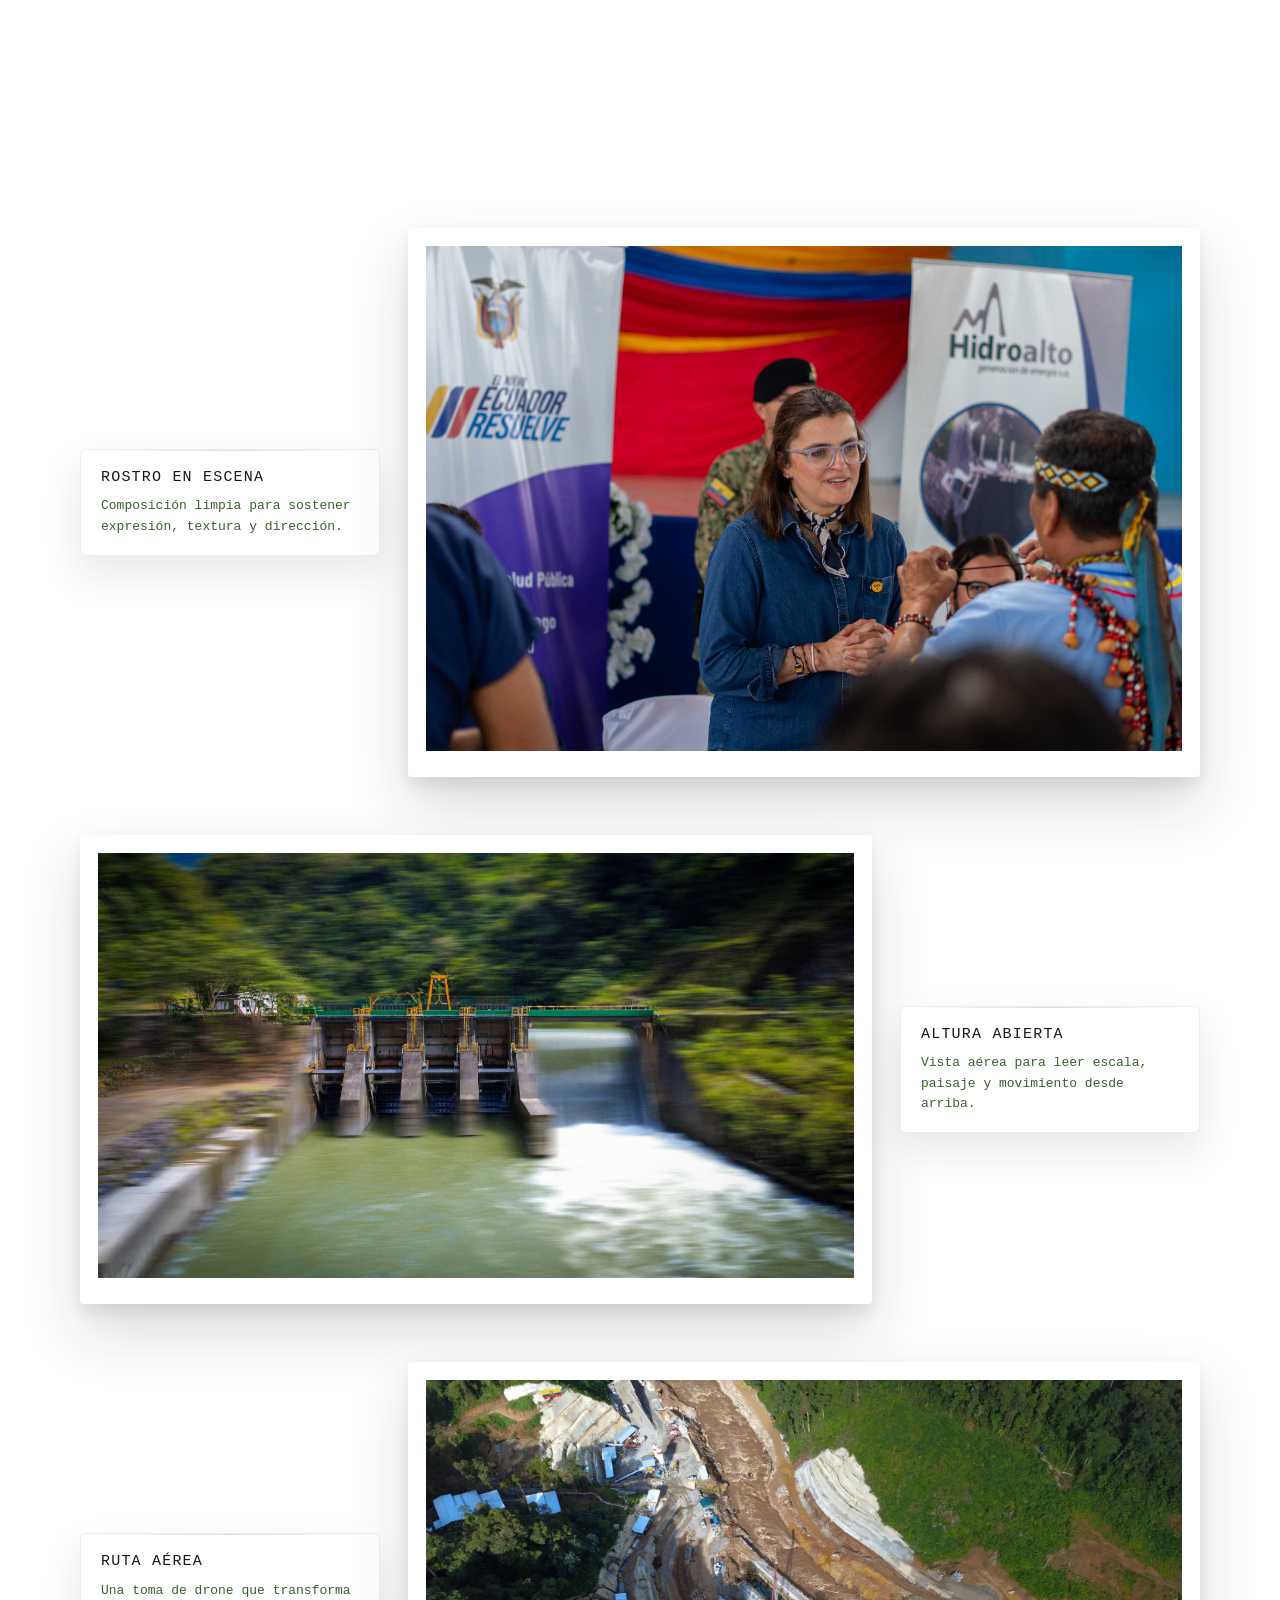
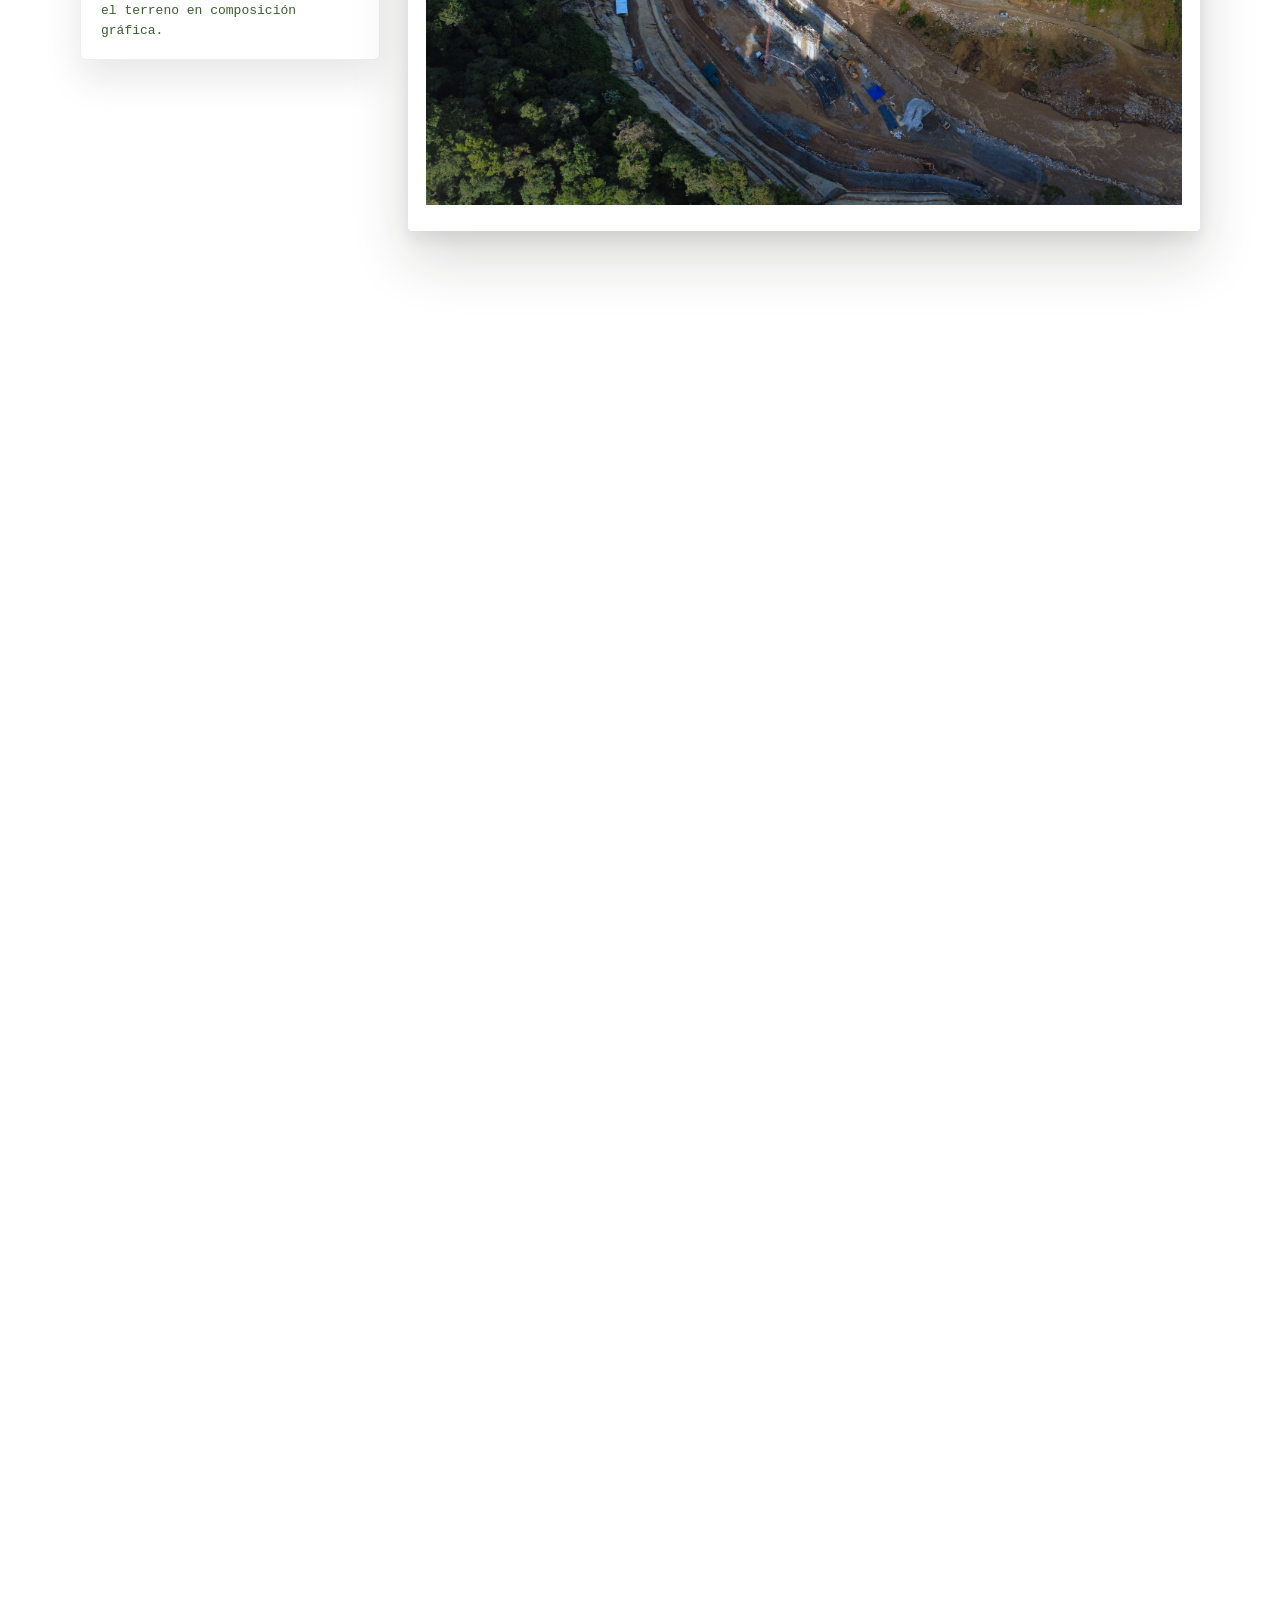
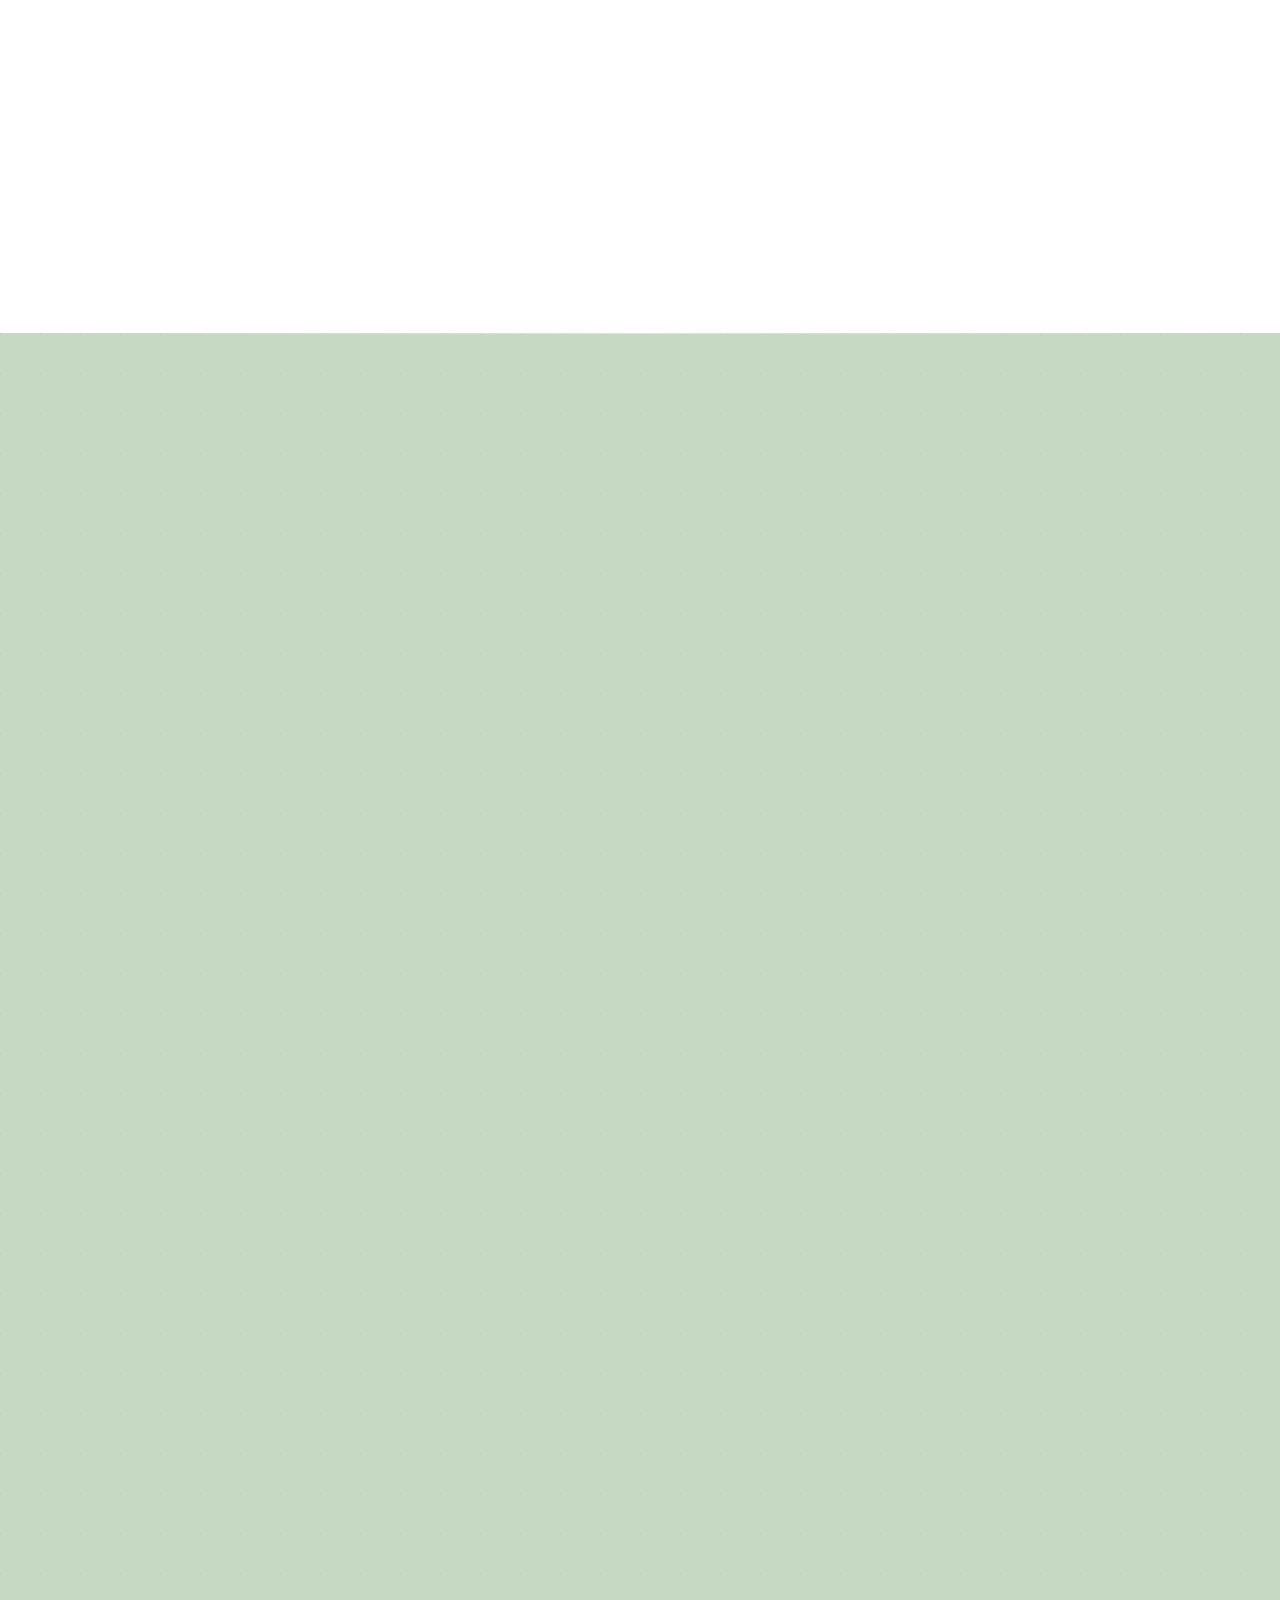
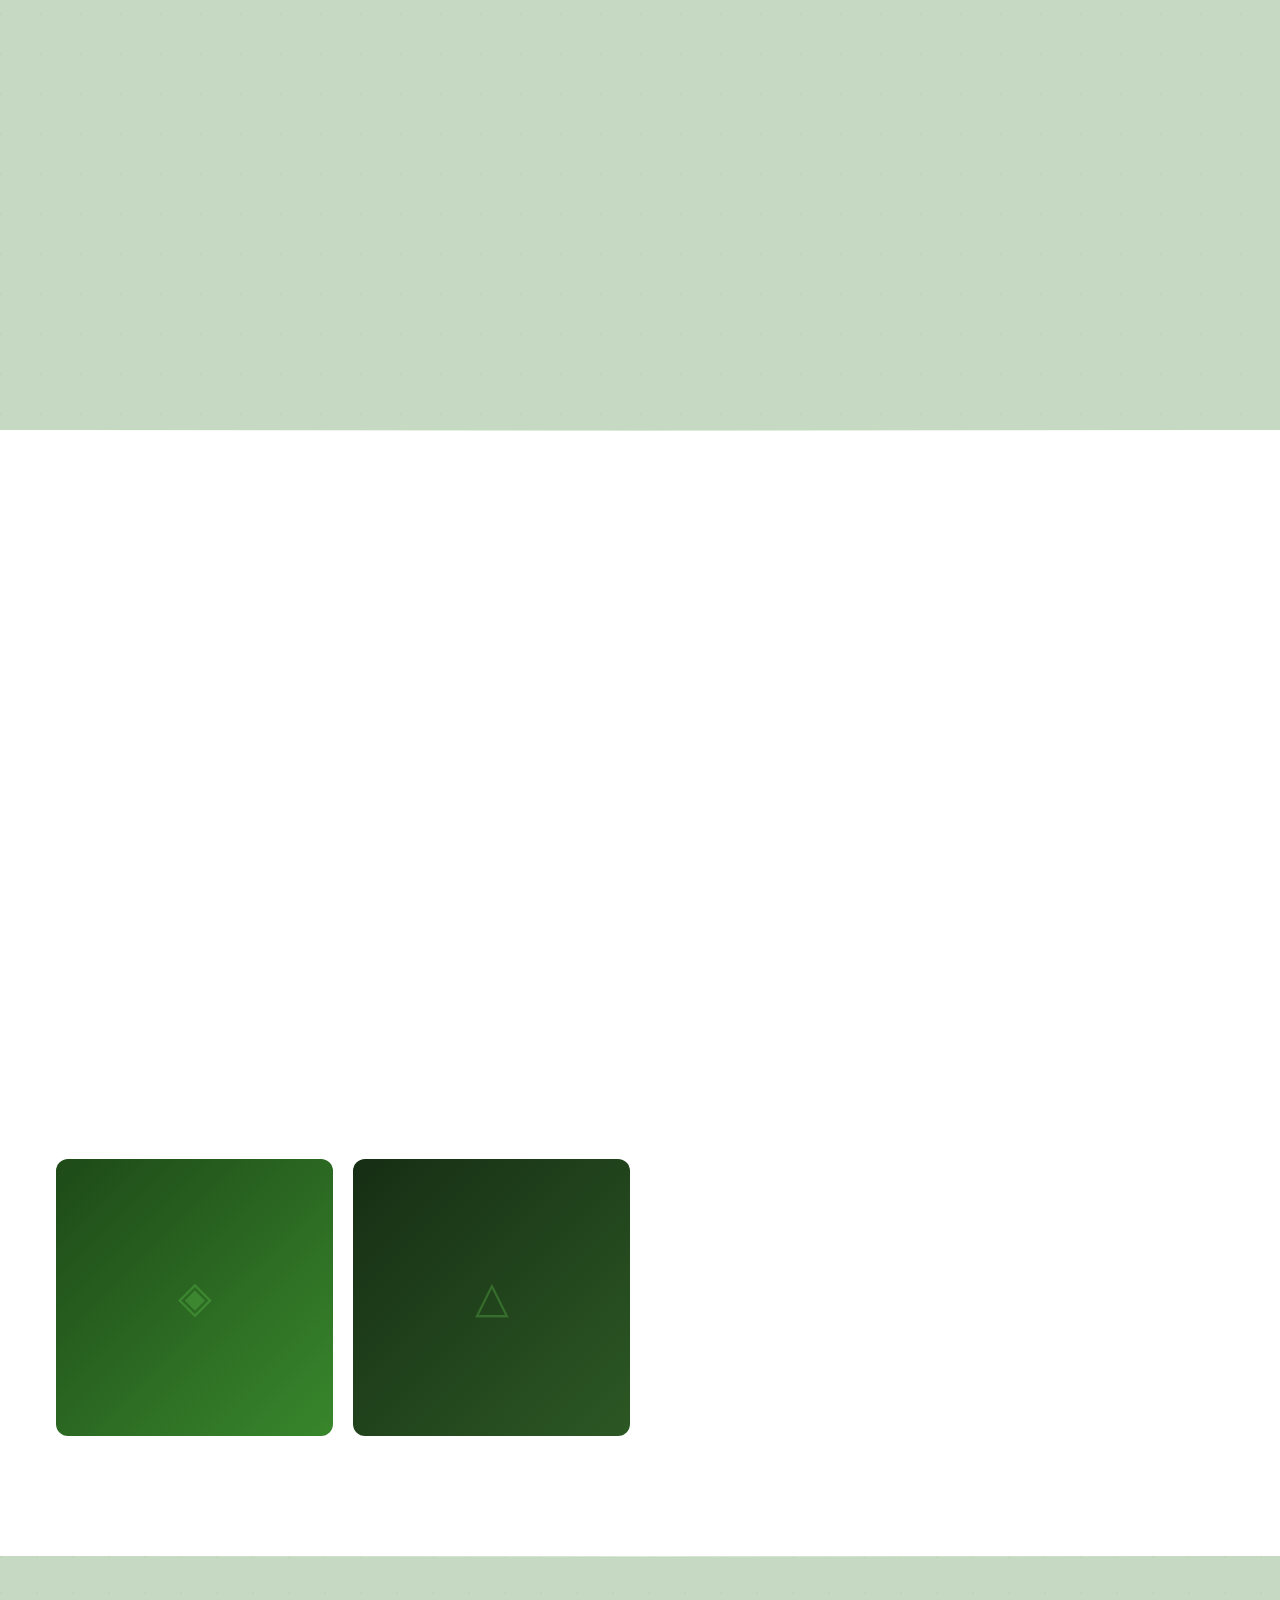
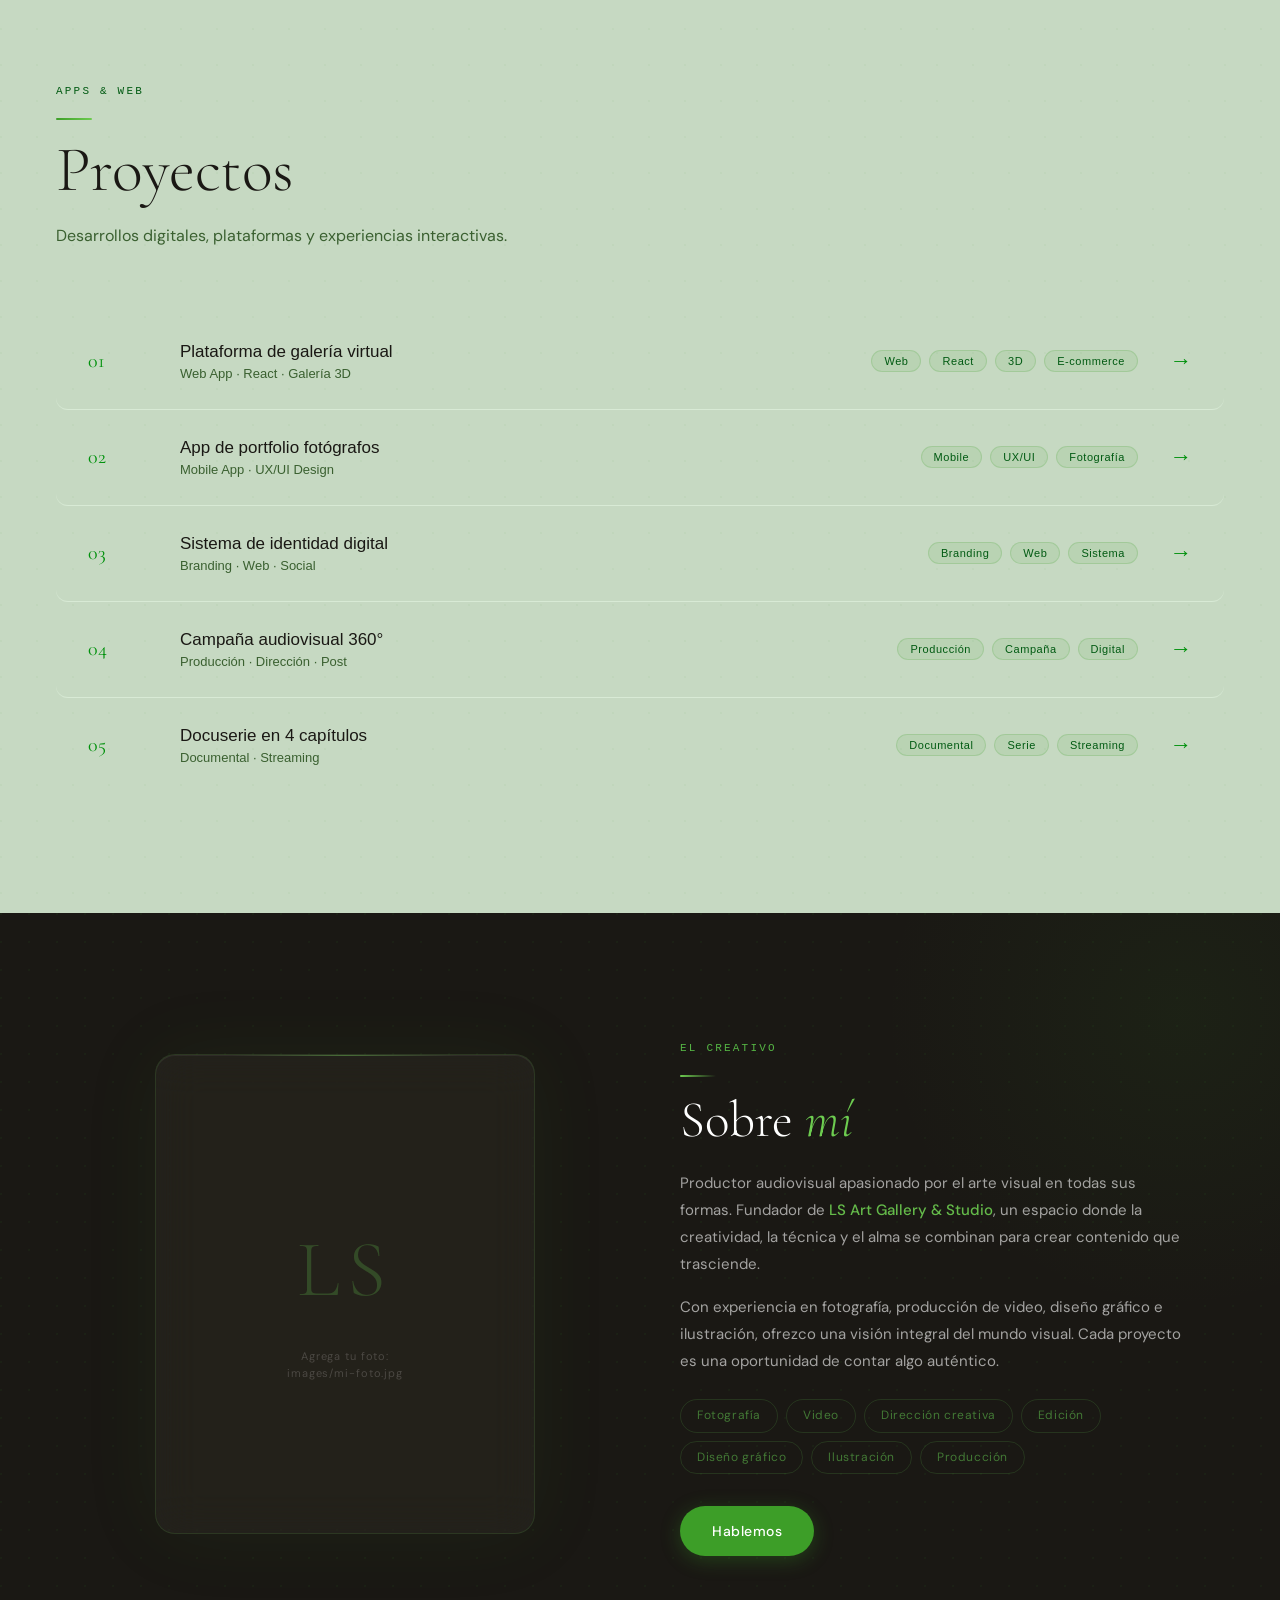
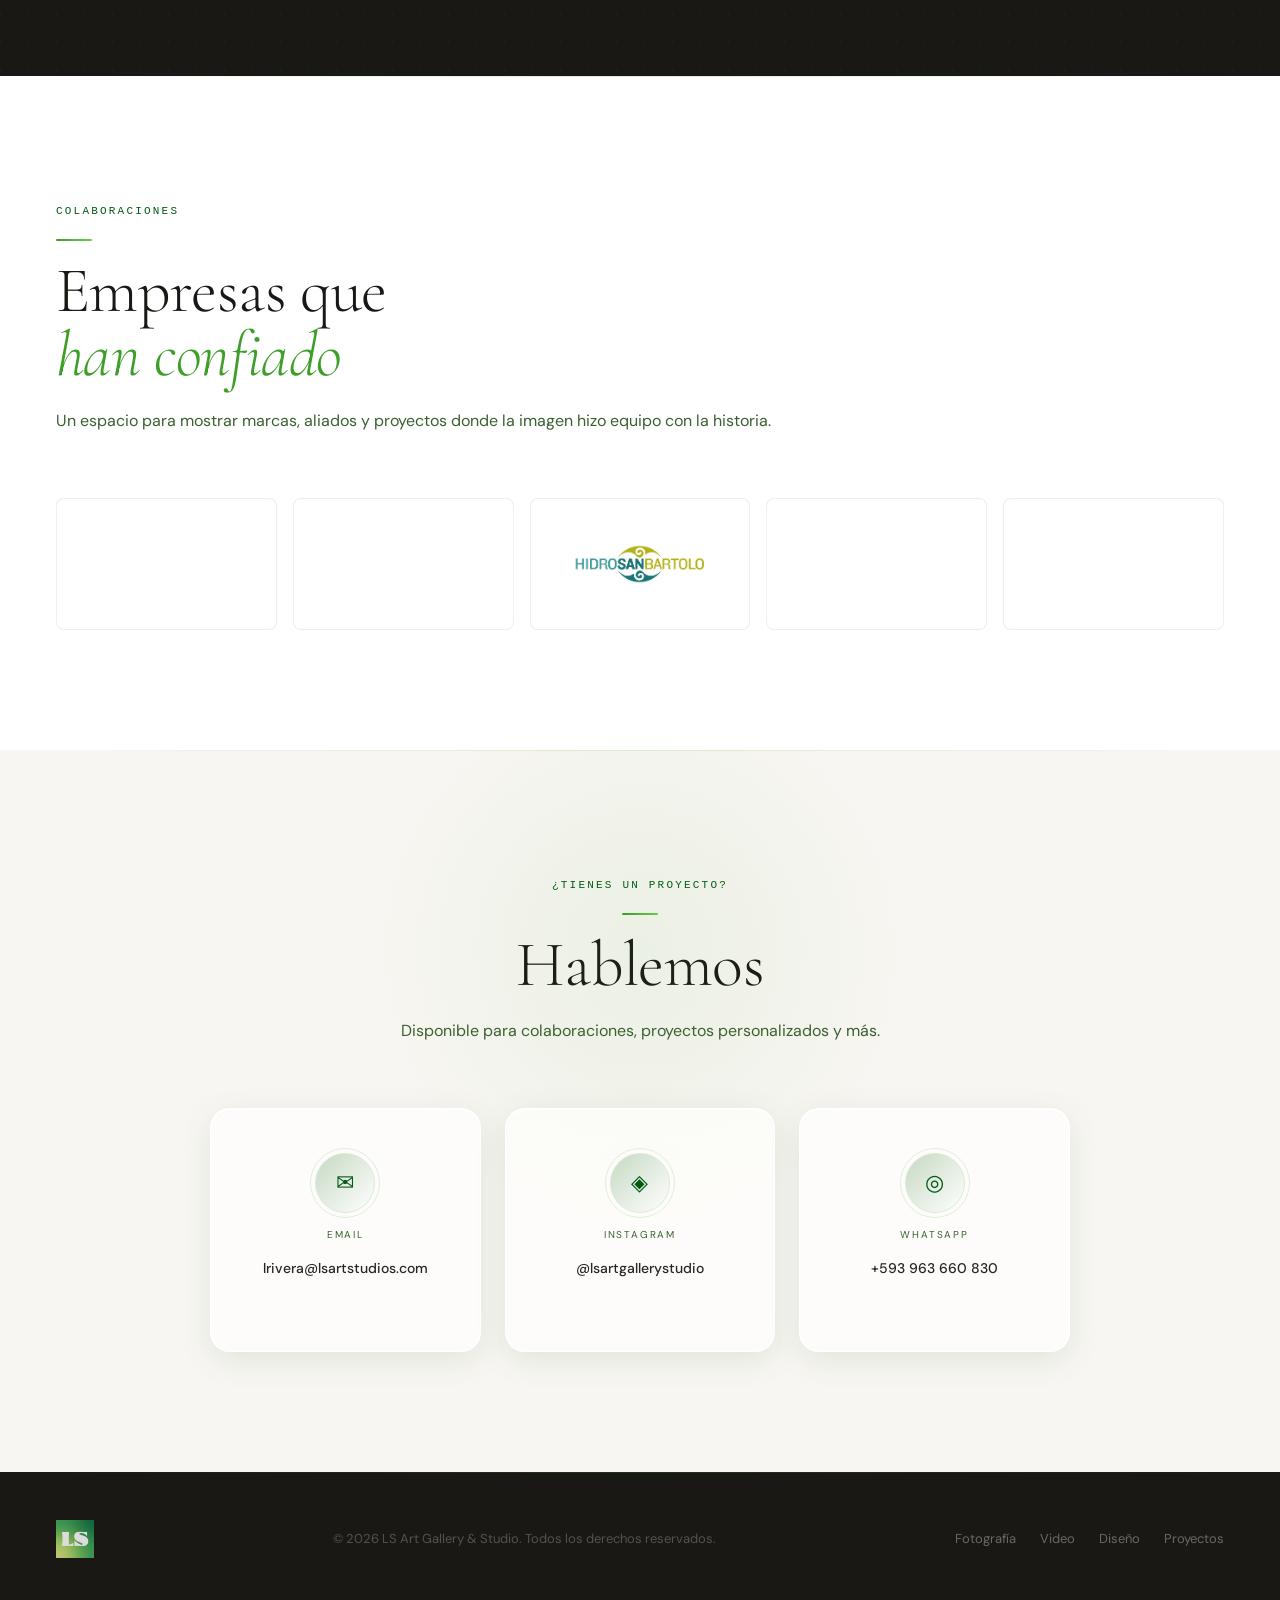
==== commit b5c806f1: "fotos" ====
--- a/ls-final/index.html
+++ b/ls-final/index.html
@@ -666,6 +666,9 @@
   { id:'p5', file:'Retrato.jpg', title:'Presencia', desc:'Retrato centrado en mirada, gesto y una presencia sin artificio.', cat:'retrato',
     tags:[], img:'images/Retrato.jpg', alt:'Presencia',
     bg:'linear-gradient(135deg,#2a3a1a,#4e6e2d)', e:'◻' },
+  { id:'p8', file:'Retrato 4.jpg', title:'Rostro en escena', desc:'Composición limpia para sostener expresión, textura y dirección.', cat:'retrato',
+    tags:[], img:'images/Retrato 4.jpg', alt:'Rostro en escena',
+    bg:'linear-gradient(135deg,#1c2b18,#34502a)', e:'□' },
   { id:'p9', file:'Drone.jpg', title:'Altura abierta', desc:'Vista aérea para leer escala, paisaje y movimiento desde arriba.', cat:'drone',
     tags:[], img:'images/Drone.jpg', alt:'Altura abierta',
     bg:'linear-gradient(135deg,#18384a,#2d5f84)', e:'○' },
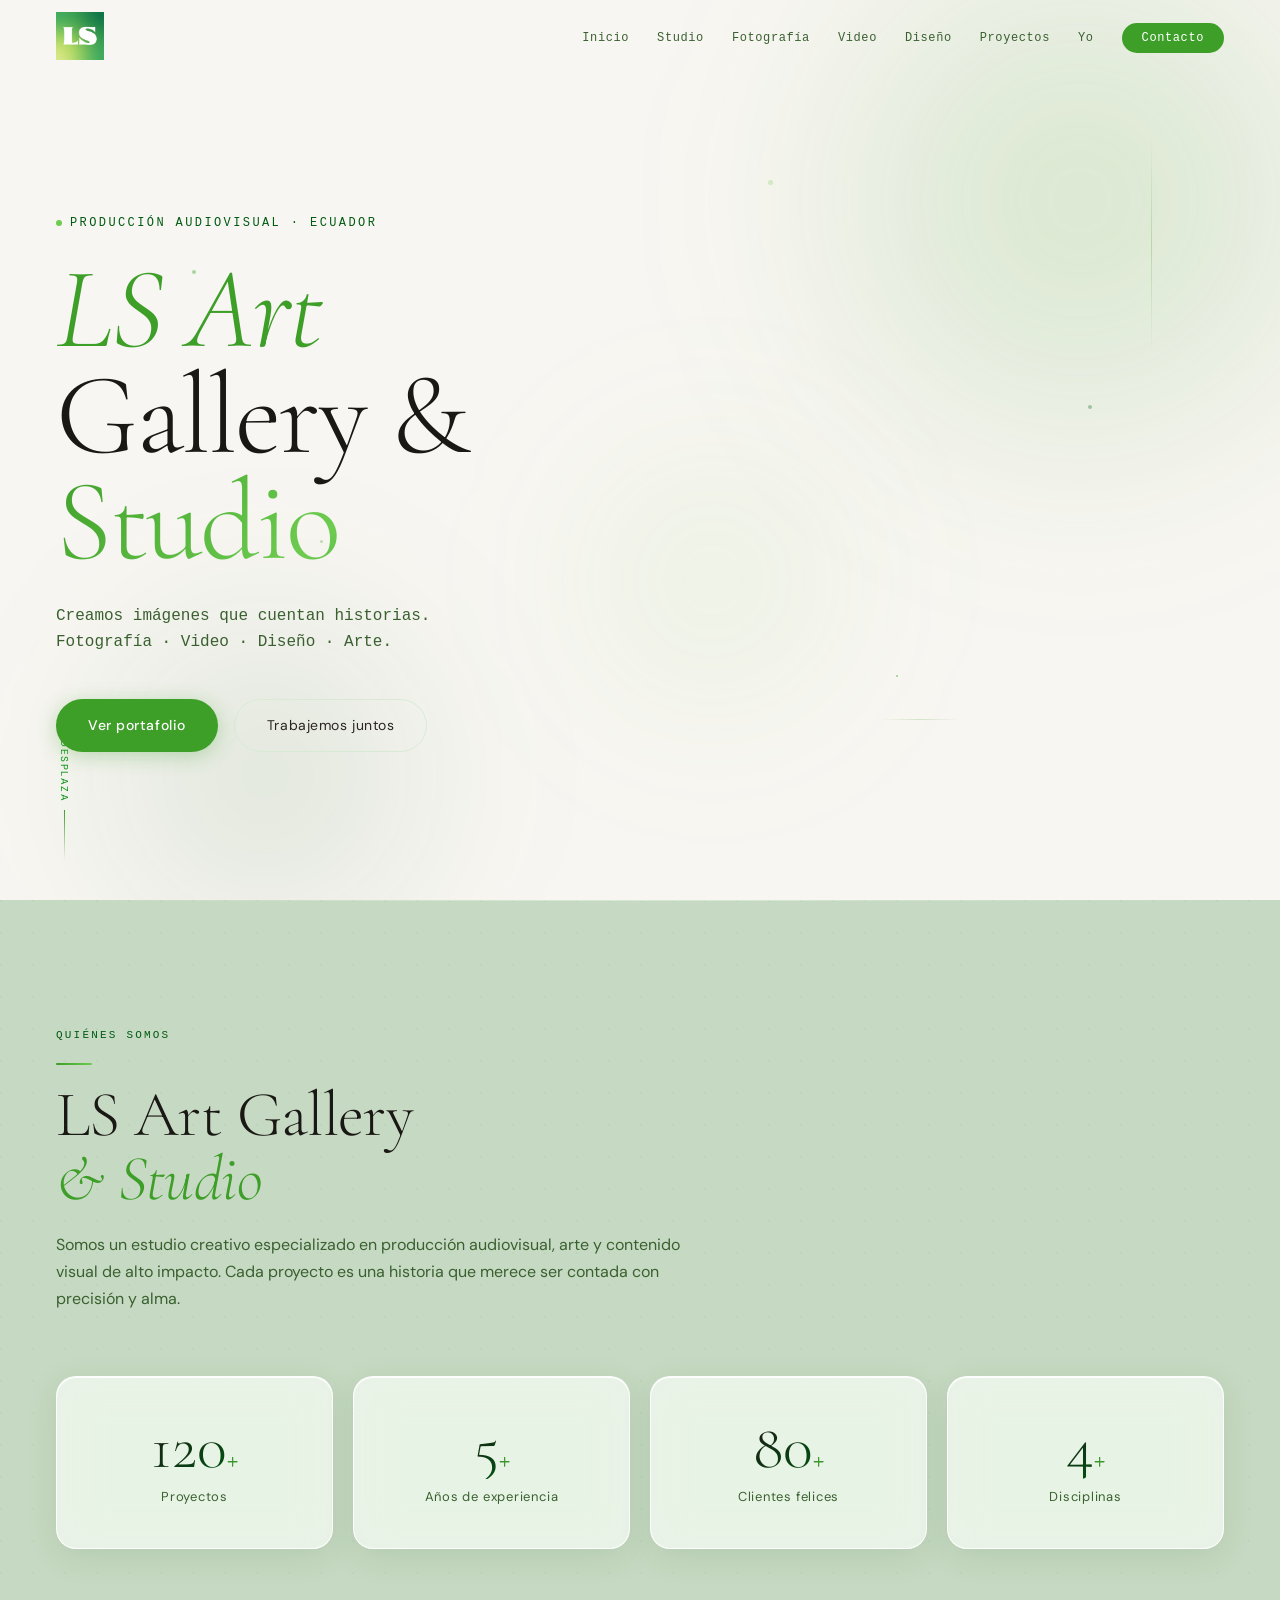
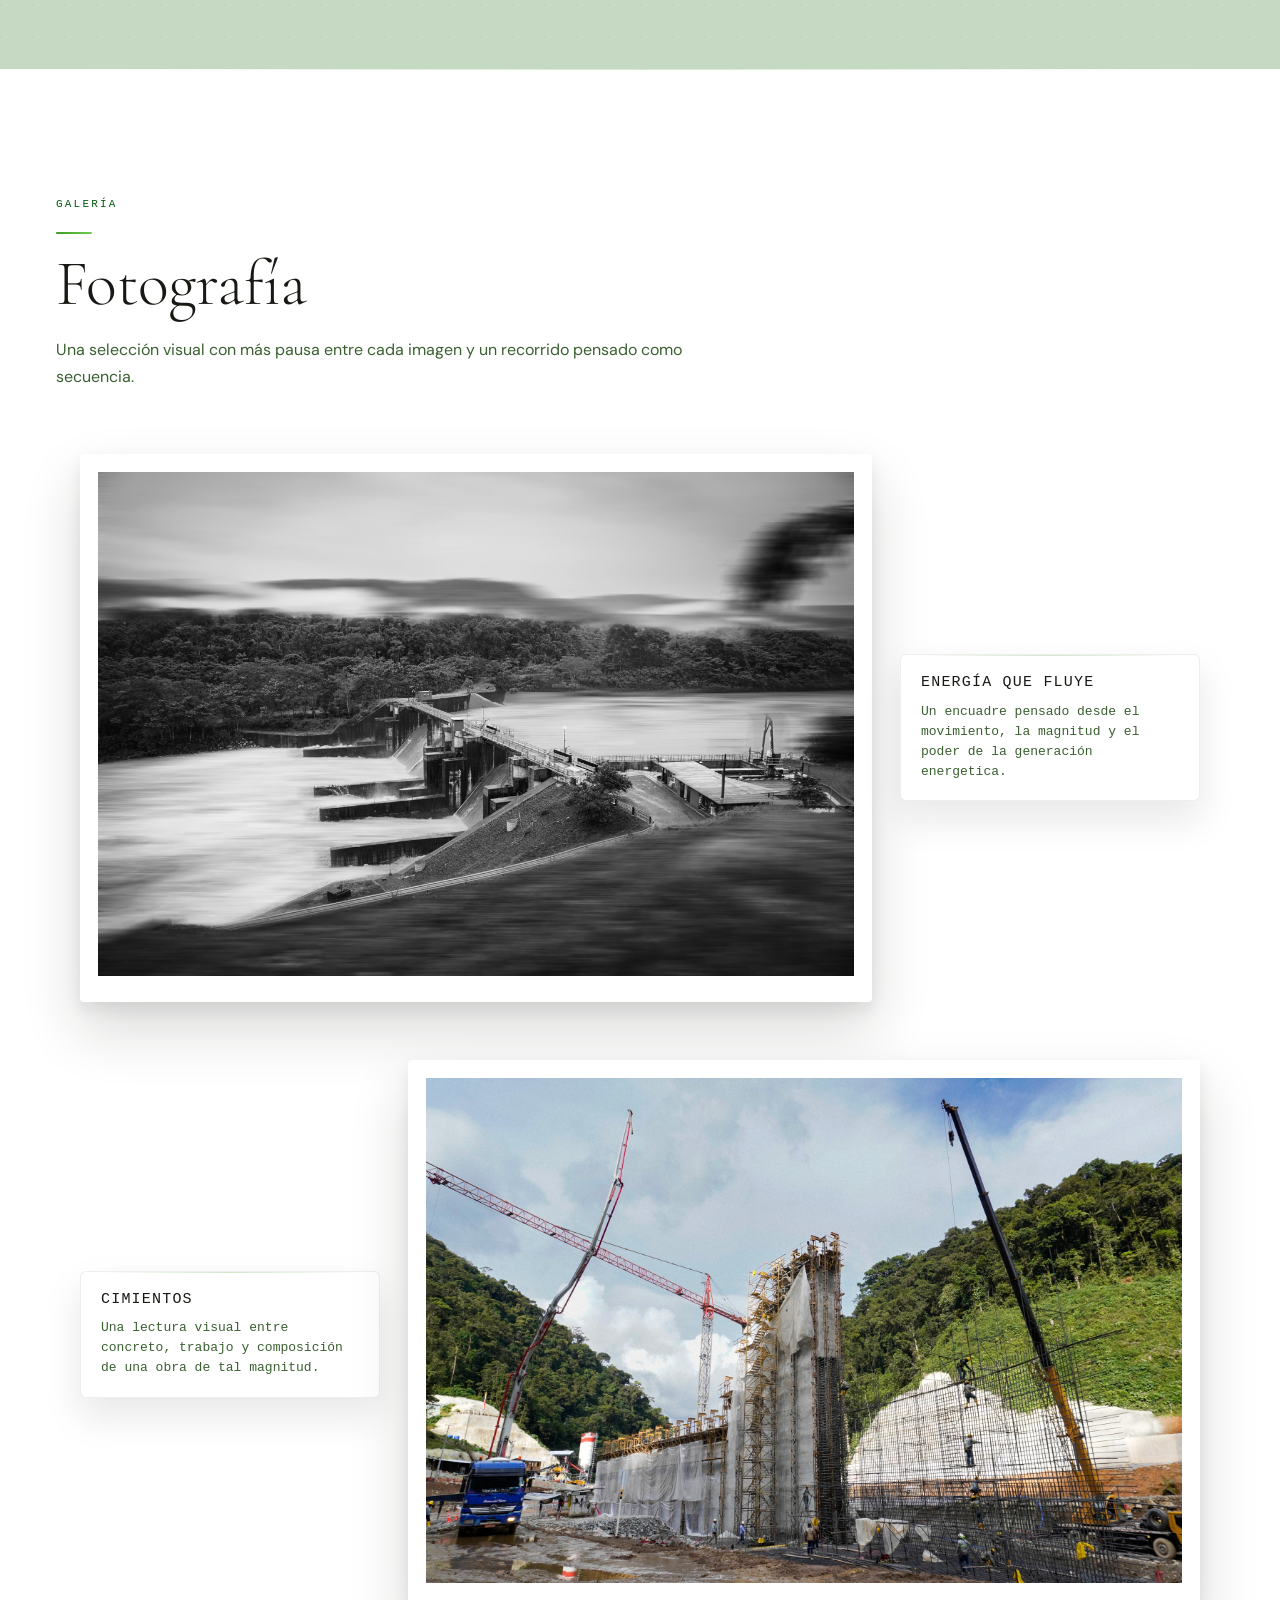
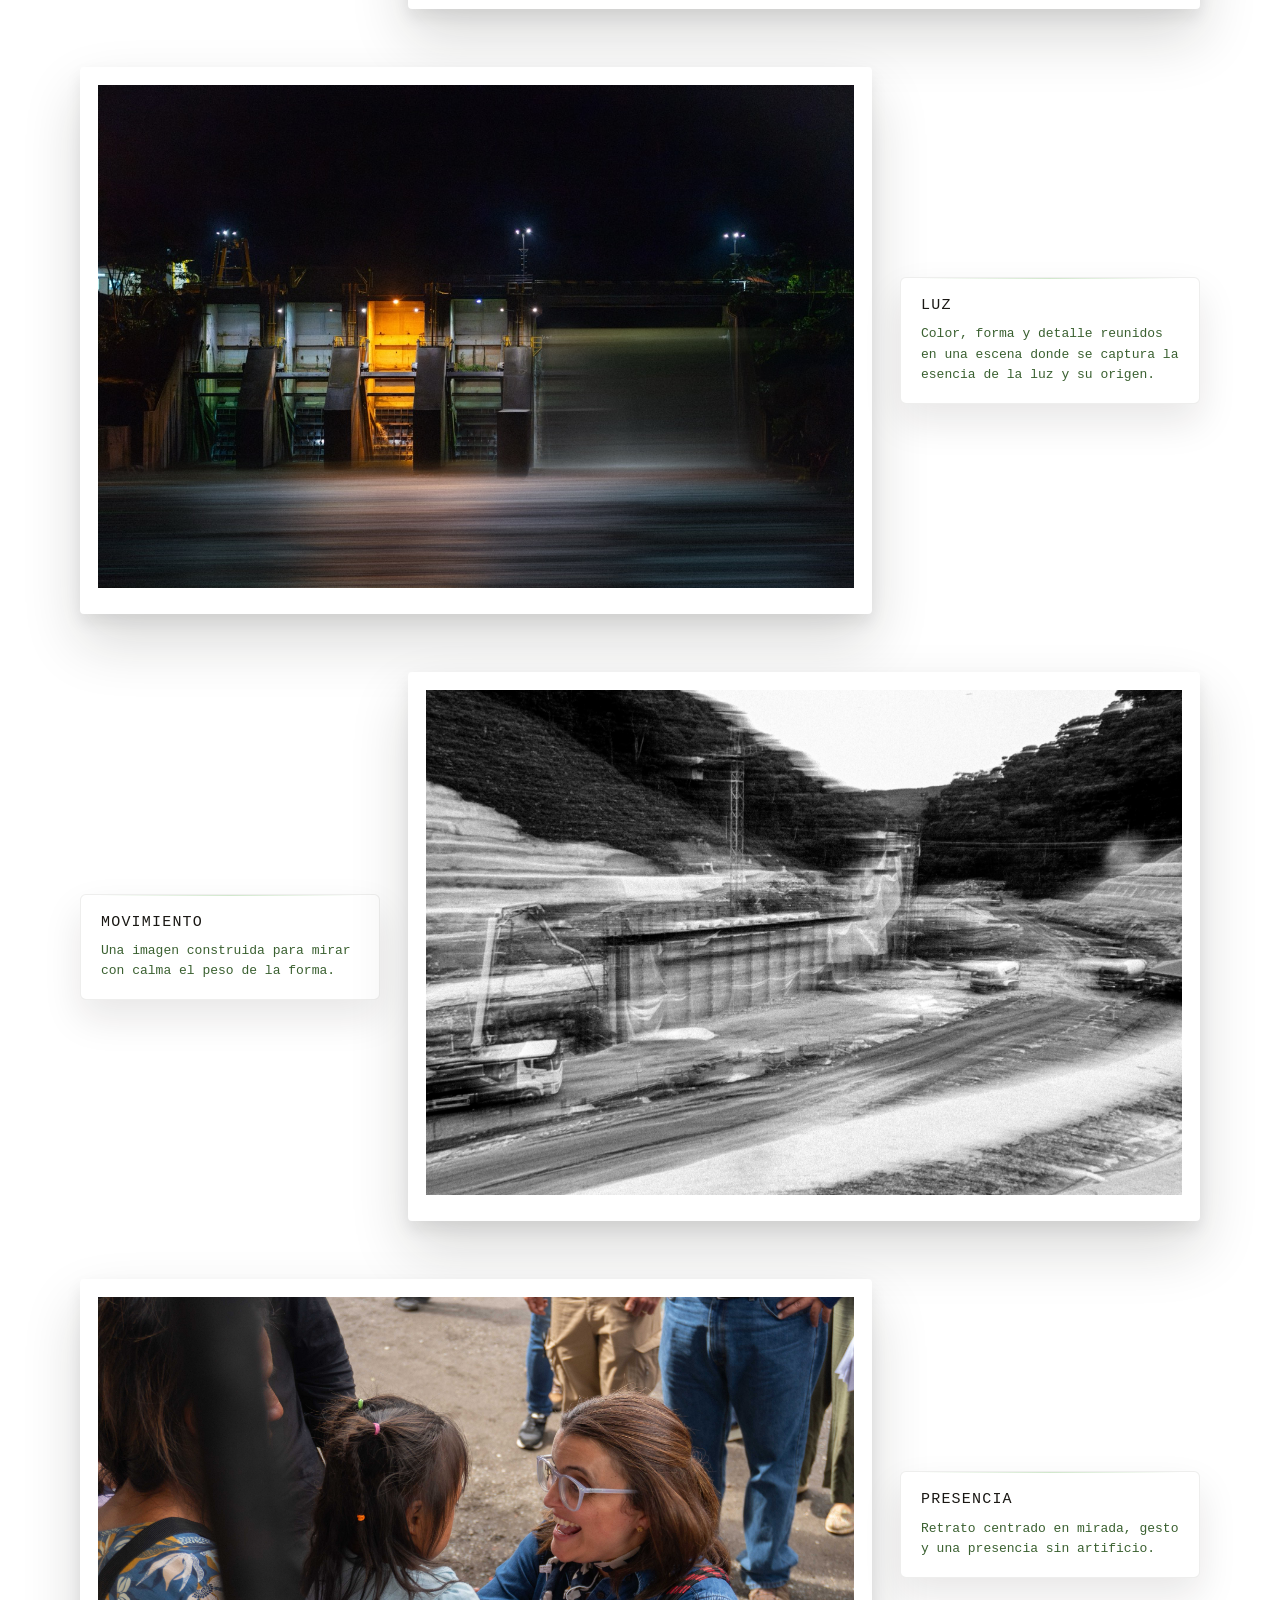
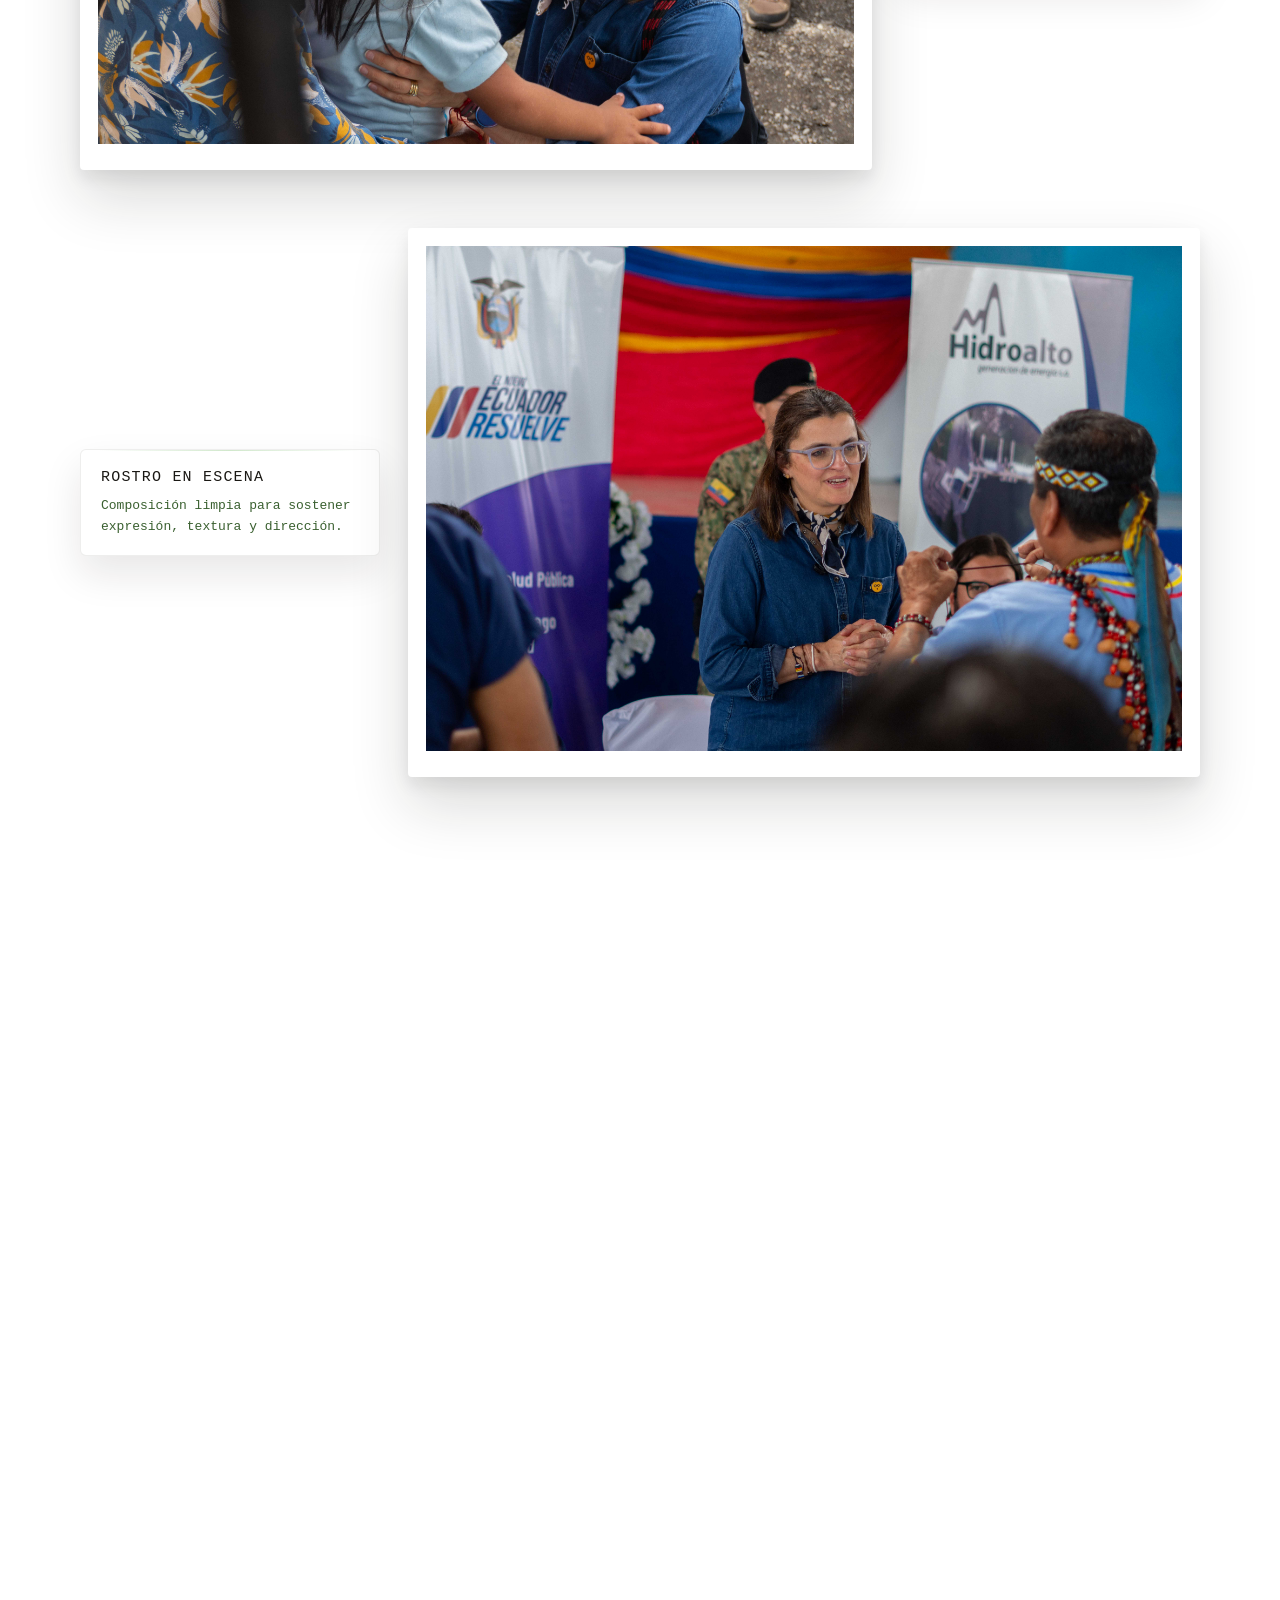
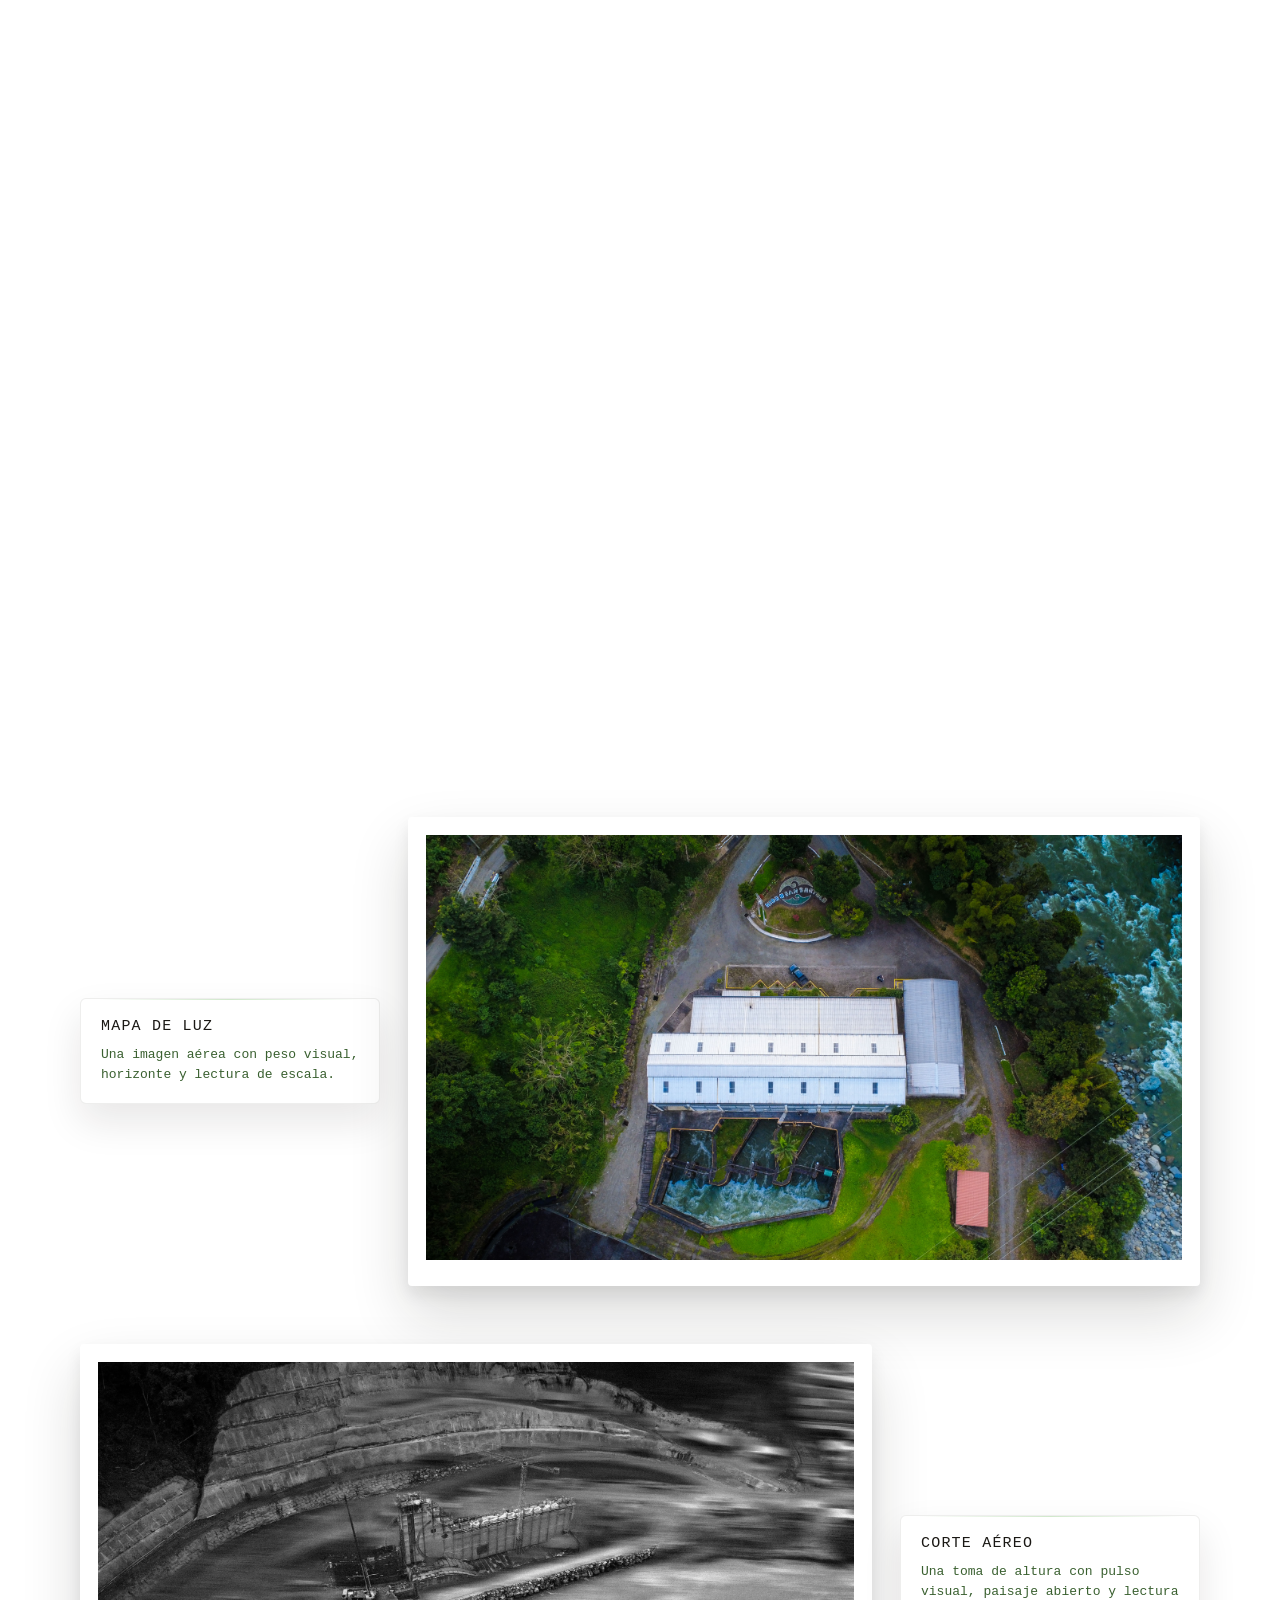
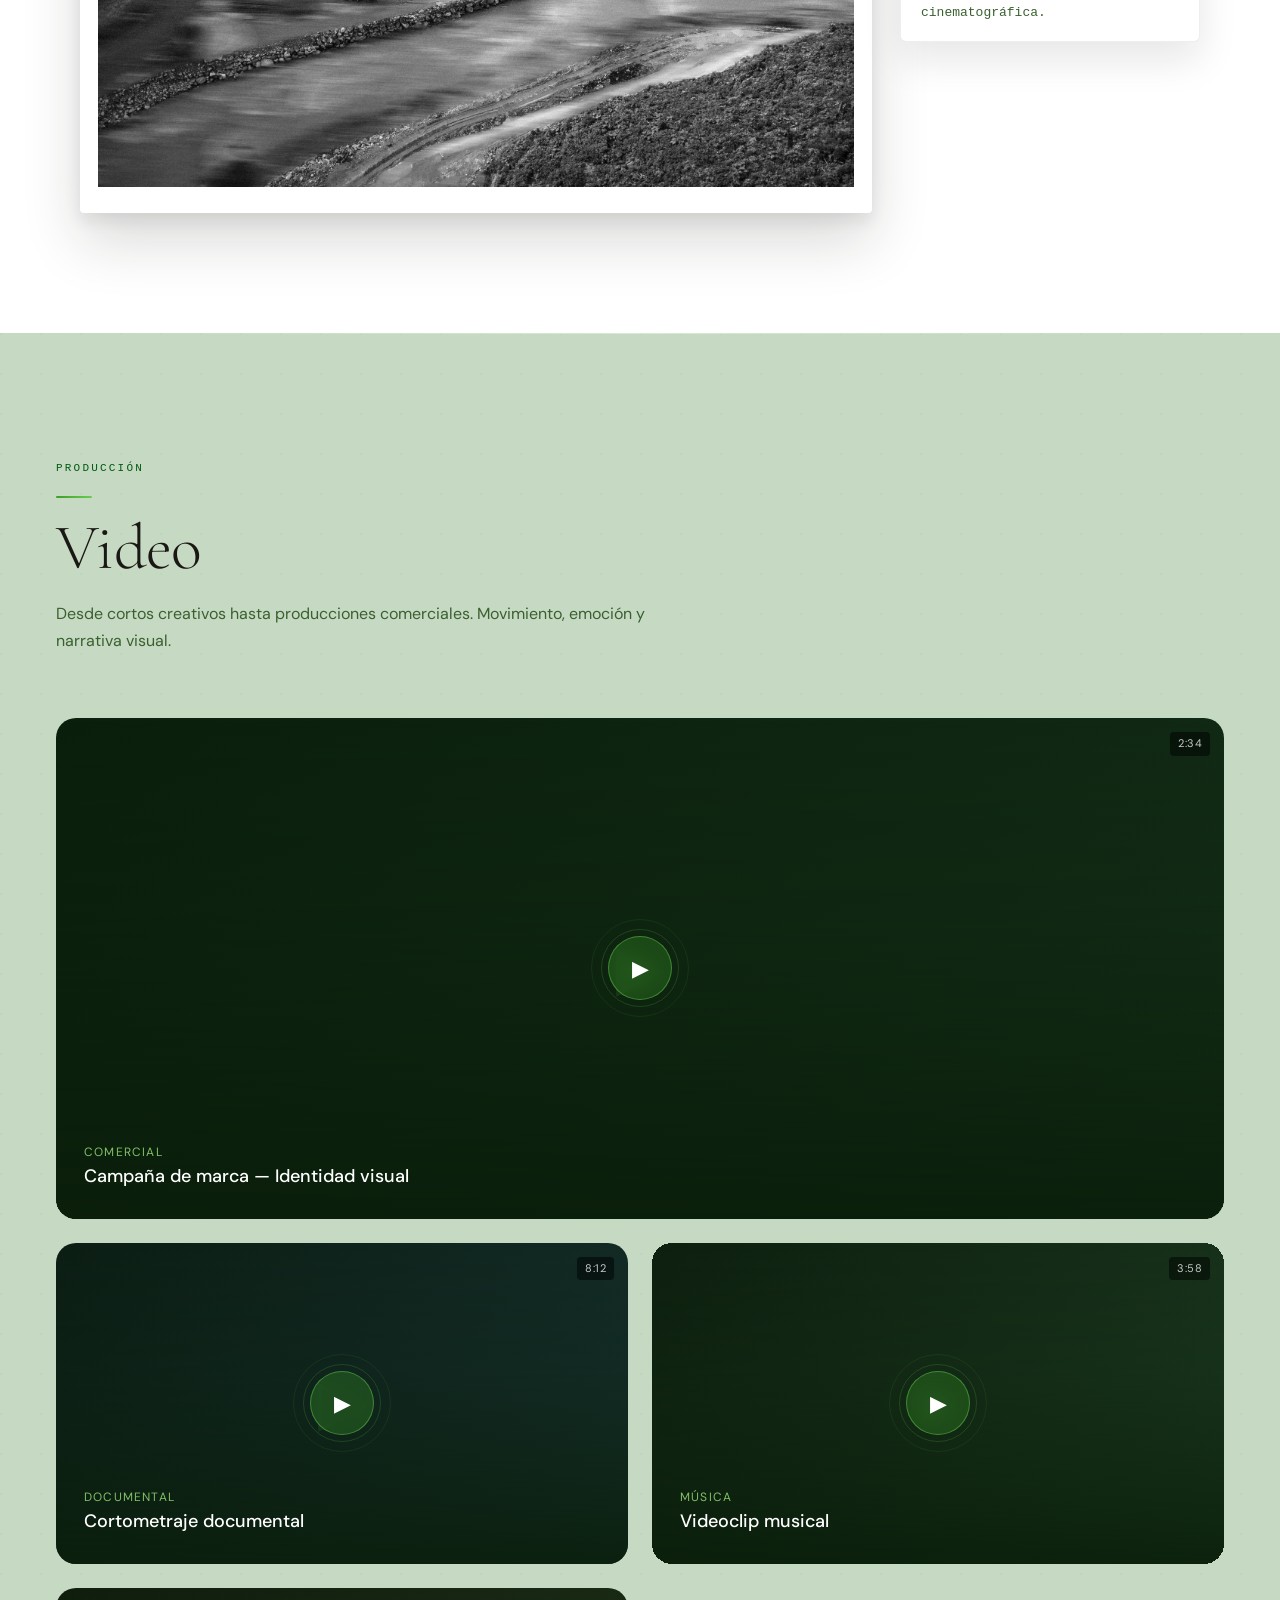
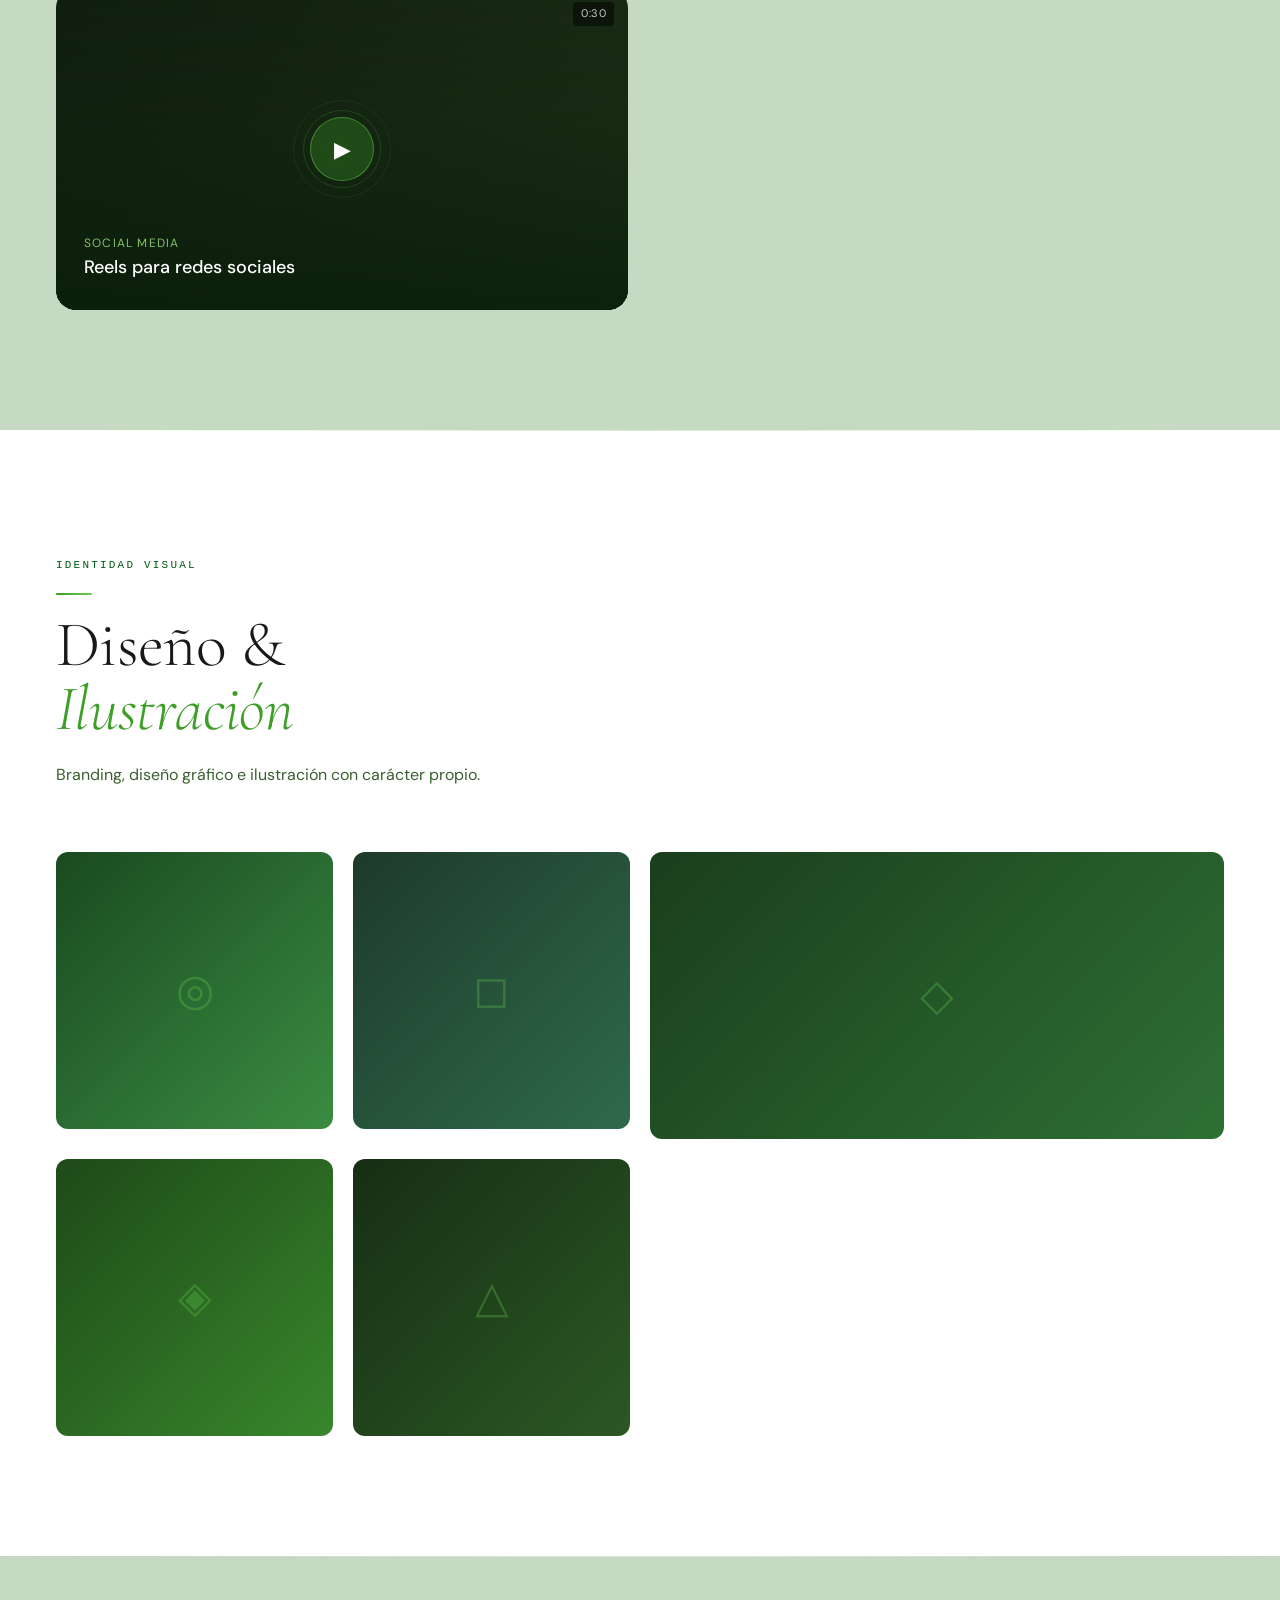
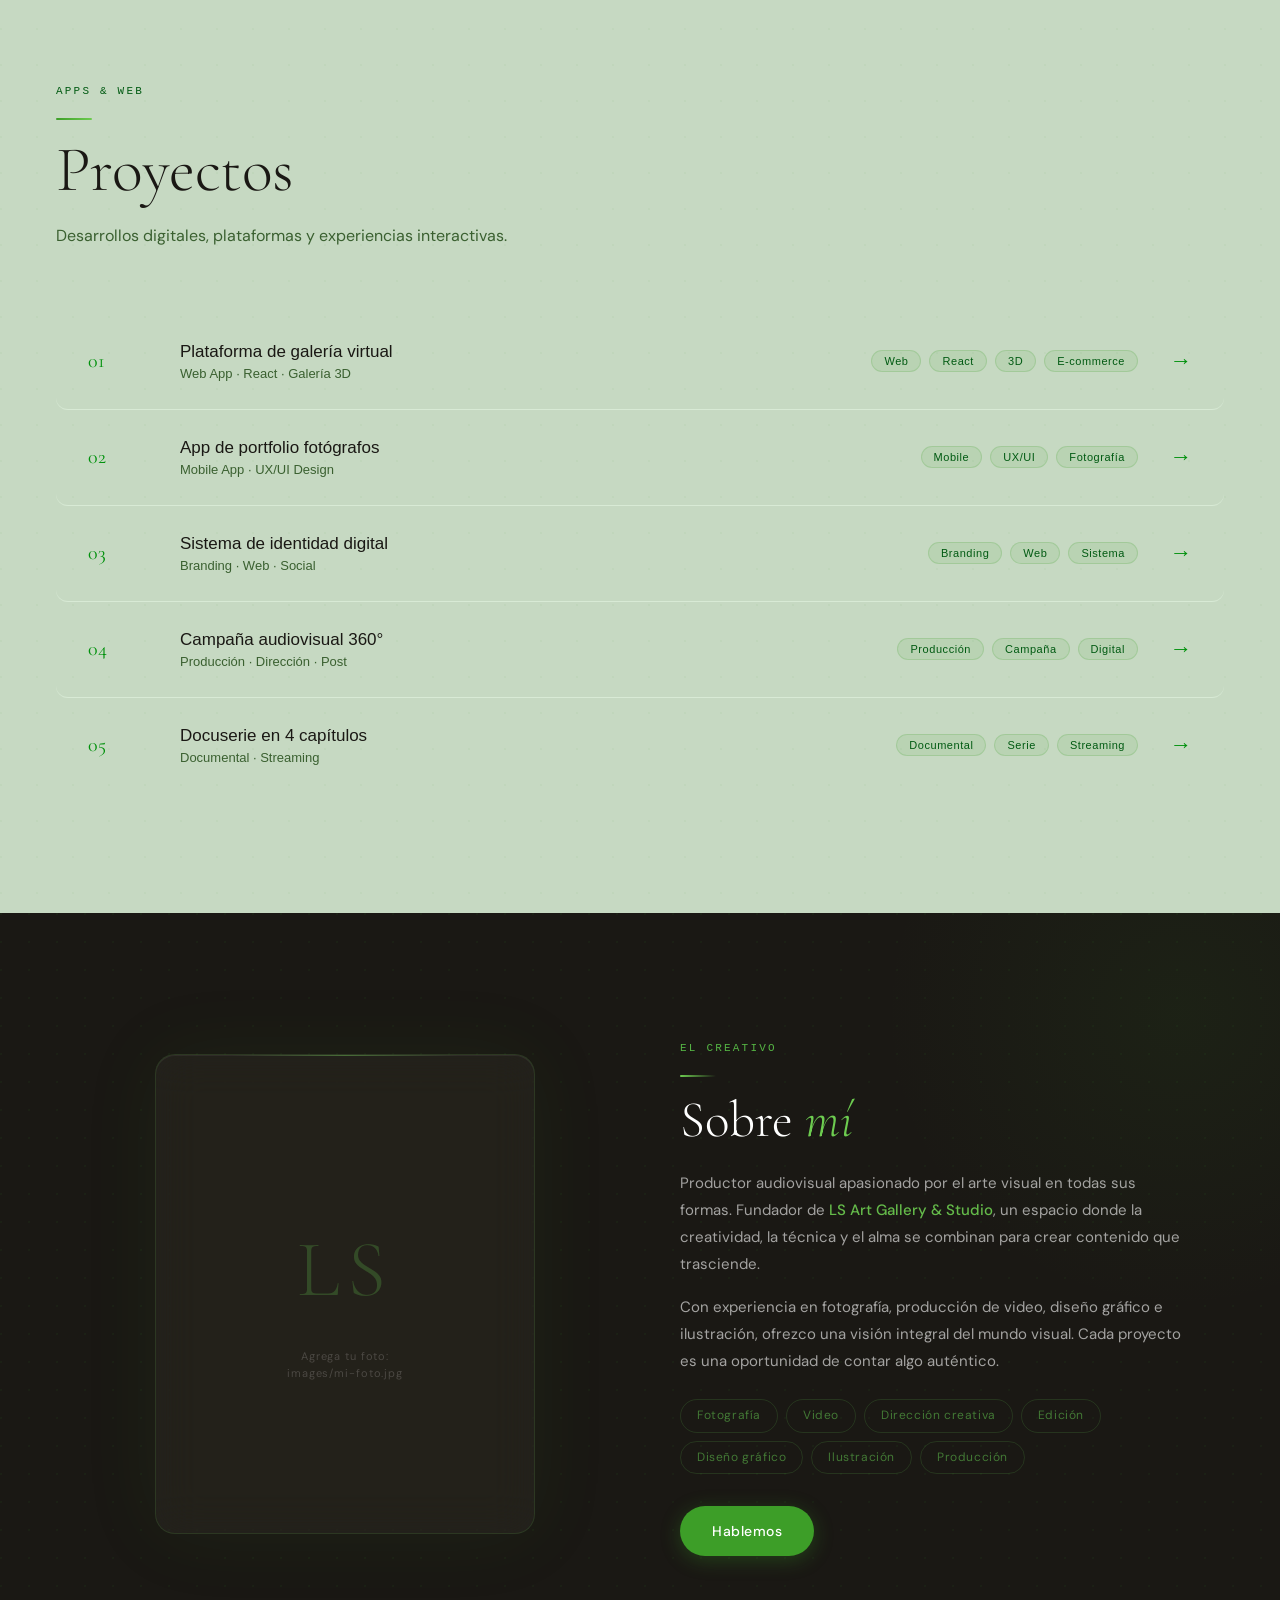
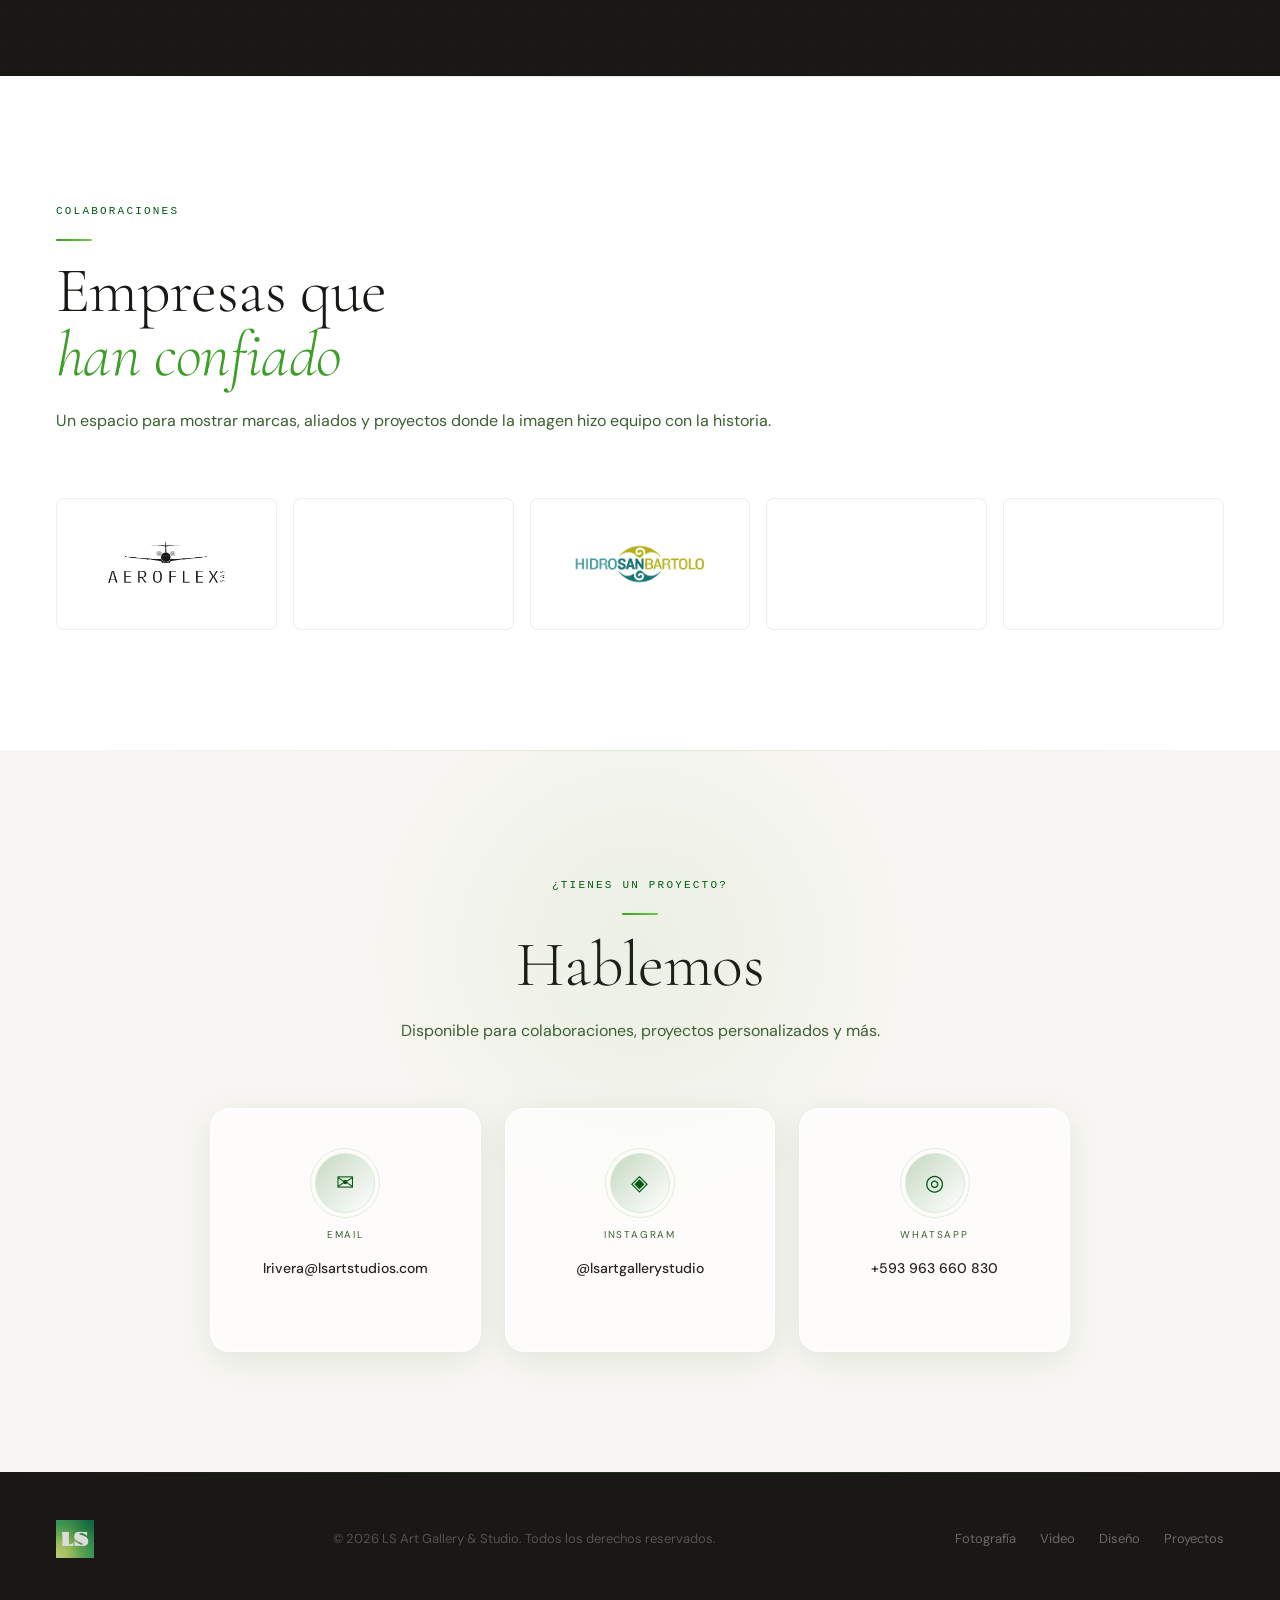
==== commit ea58a12b: "Merge f80bafd95c122c52383e2b0ba4890573438a90b7 into b5c806f11c867debb38f9e9eccece741a9b142d9" ====
--- a/ls-final/index.html
+++ b/ls-final/index.html
@@ -10,6 +10,10 @@
 <link rel="apple-touch-icon" href="images/logo.png">
 <link rel="preconnect" href="https://fonts.googleapis.com">
 <link href="https://fonts.googleapis.com/css2?family=Cormorant+Garamond:ital,wght@0,300;0,400;0,600;1,300;1,400&family=DM+Sans:opsz,wght@9..40,300;9..40,400;9..40,500&display=swap" rel="stylesheet">
+<script>
+  window.va = window.va || function () { (window.vaq = window.vaq || []).push(arguments); };
+</script>
+<script defer src="/_vercel/insights/script.js"></script>
 <style>
 :root{
   --white:#ffffff;--off:#f8f6f2;--cream:#c6d9c2;--sand:#d8ead5;--mid:#00910c;
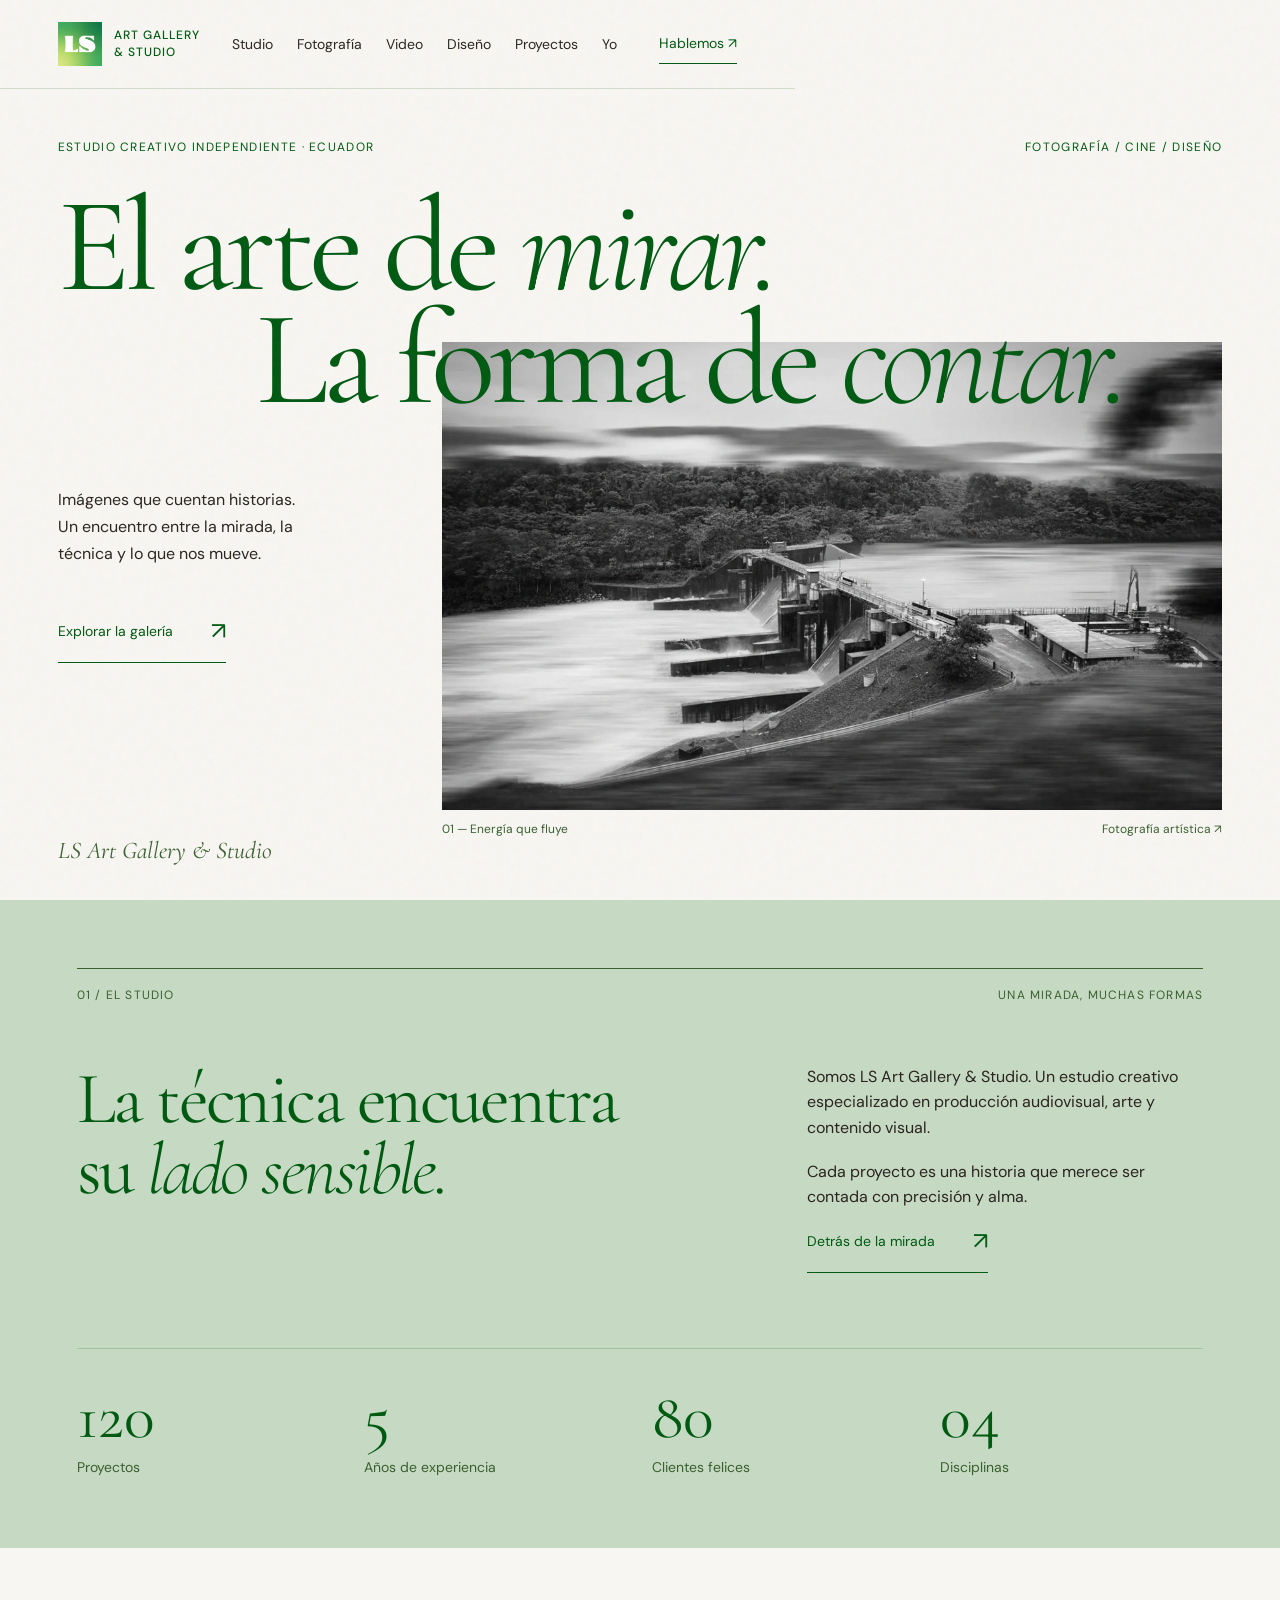
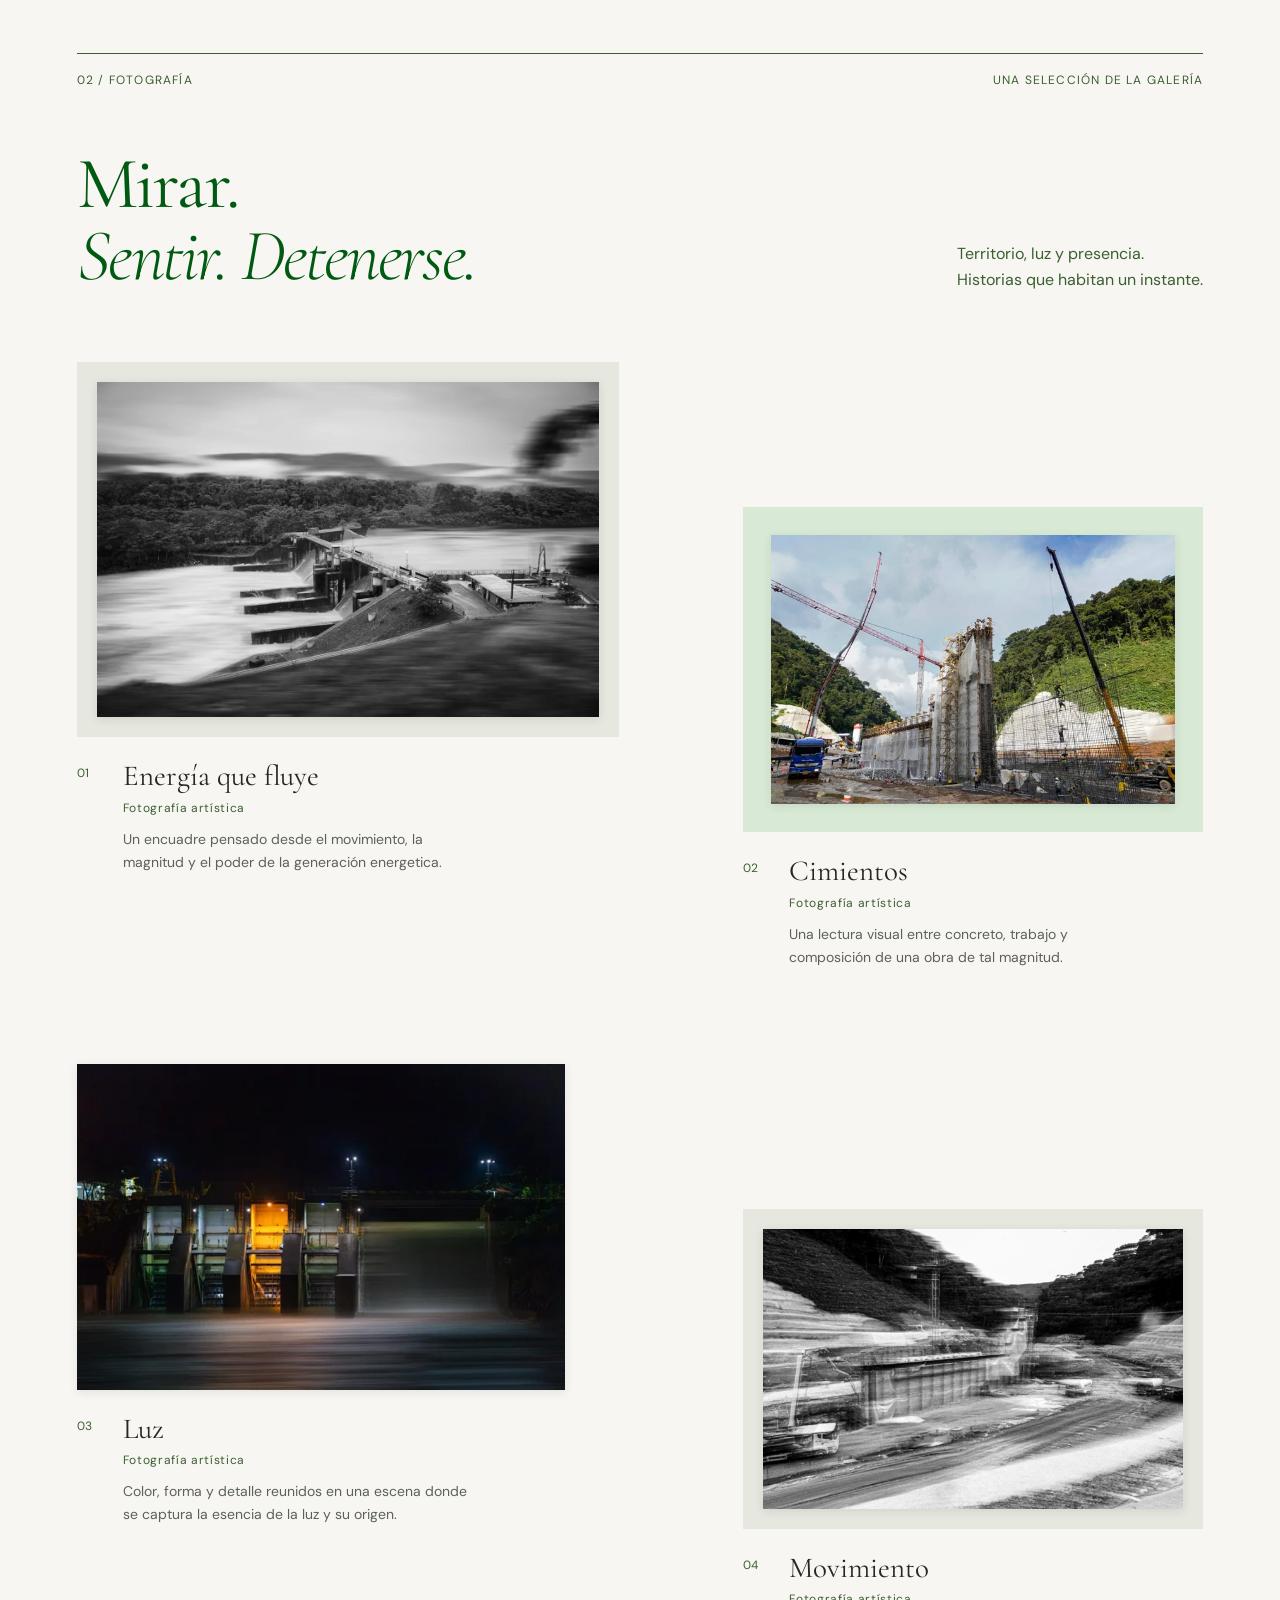
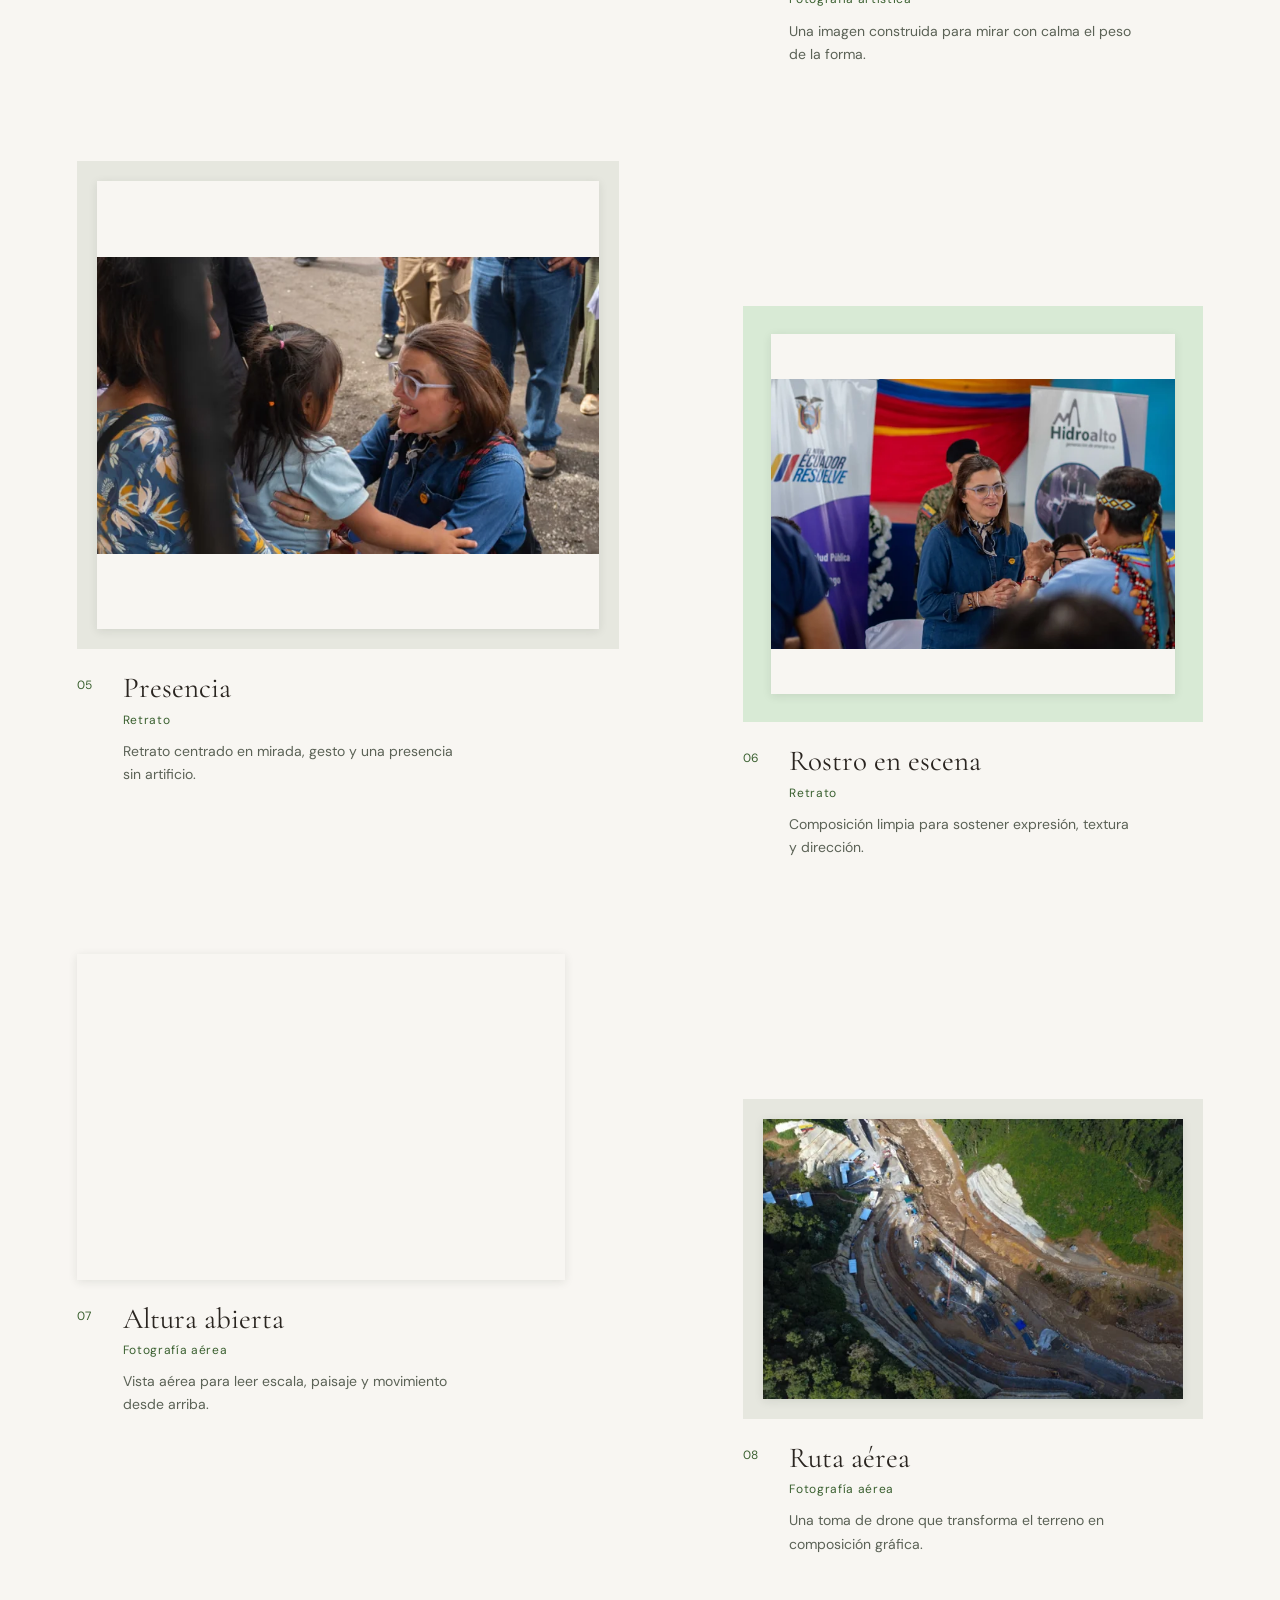
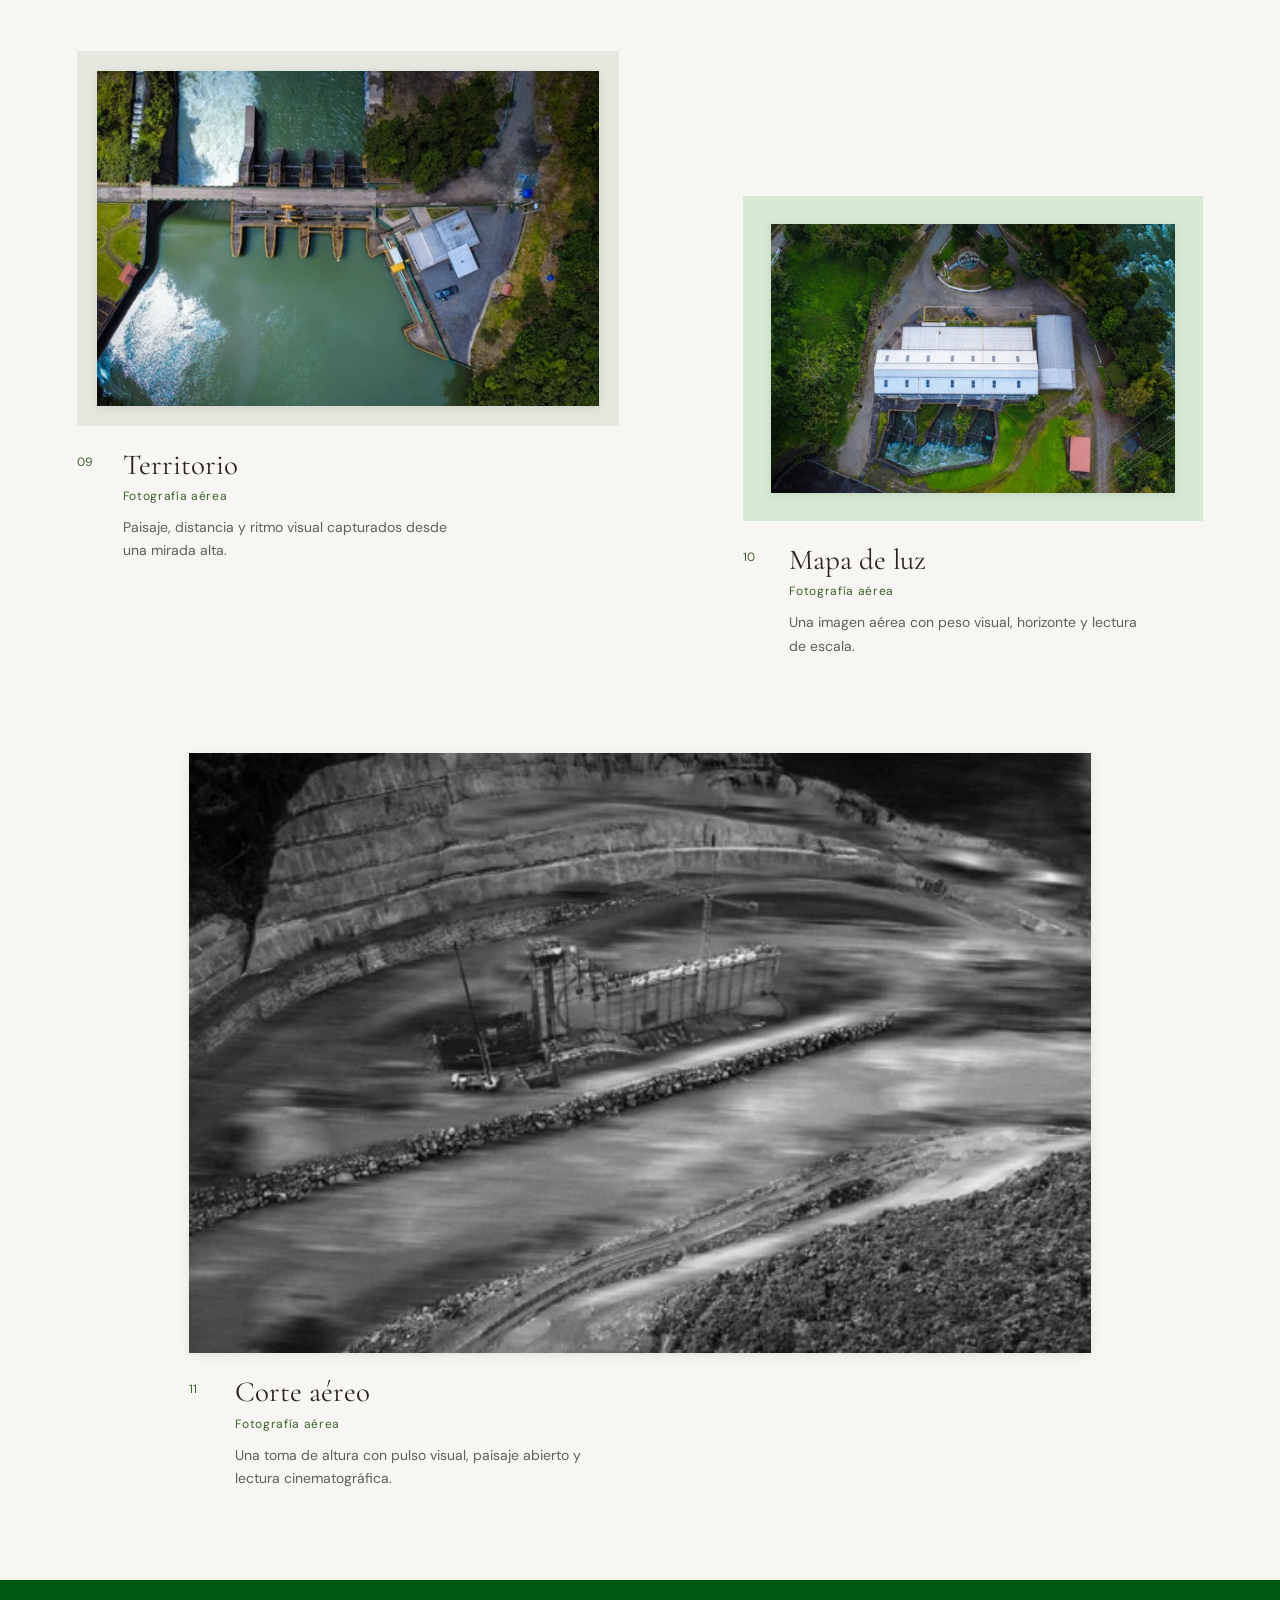
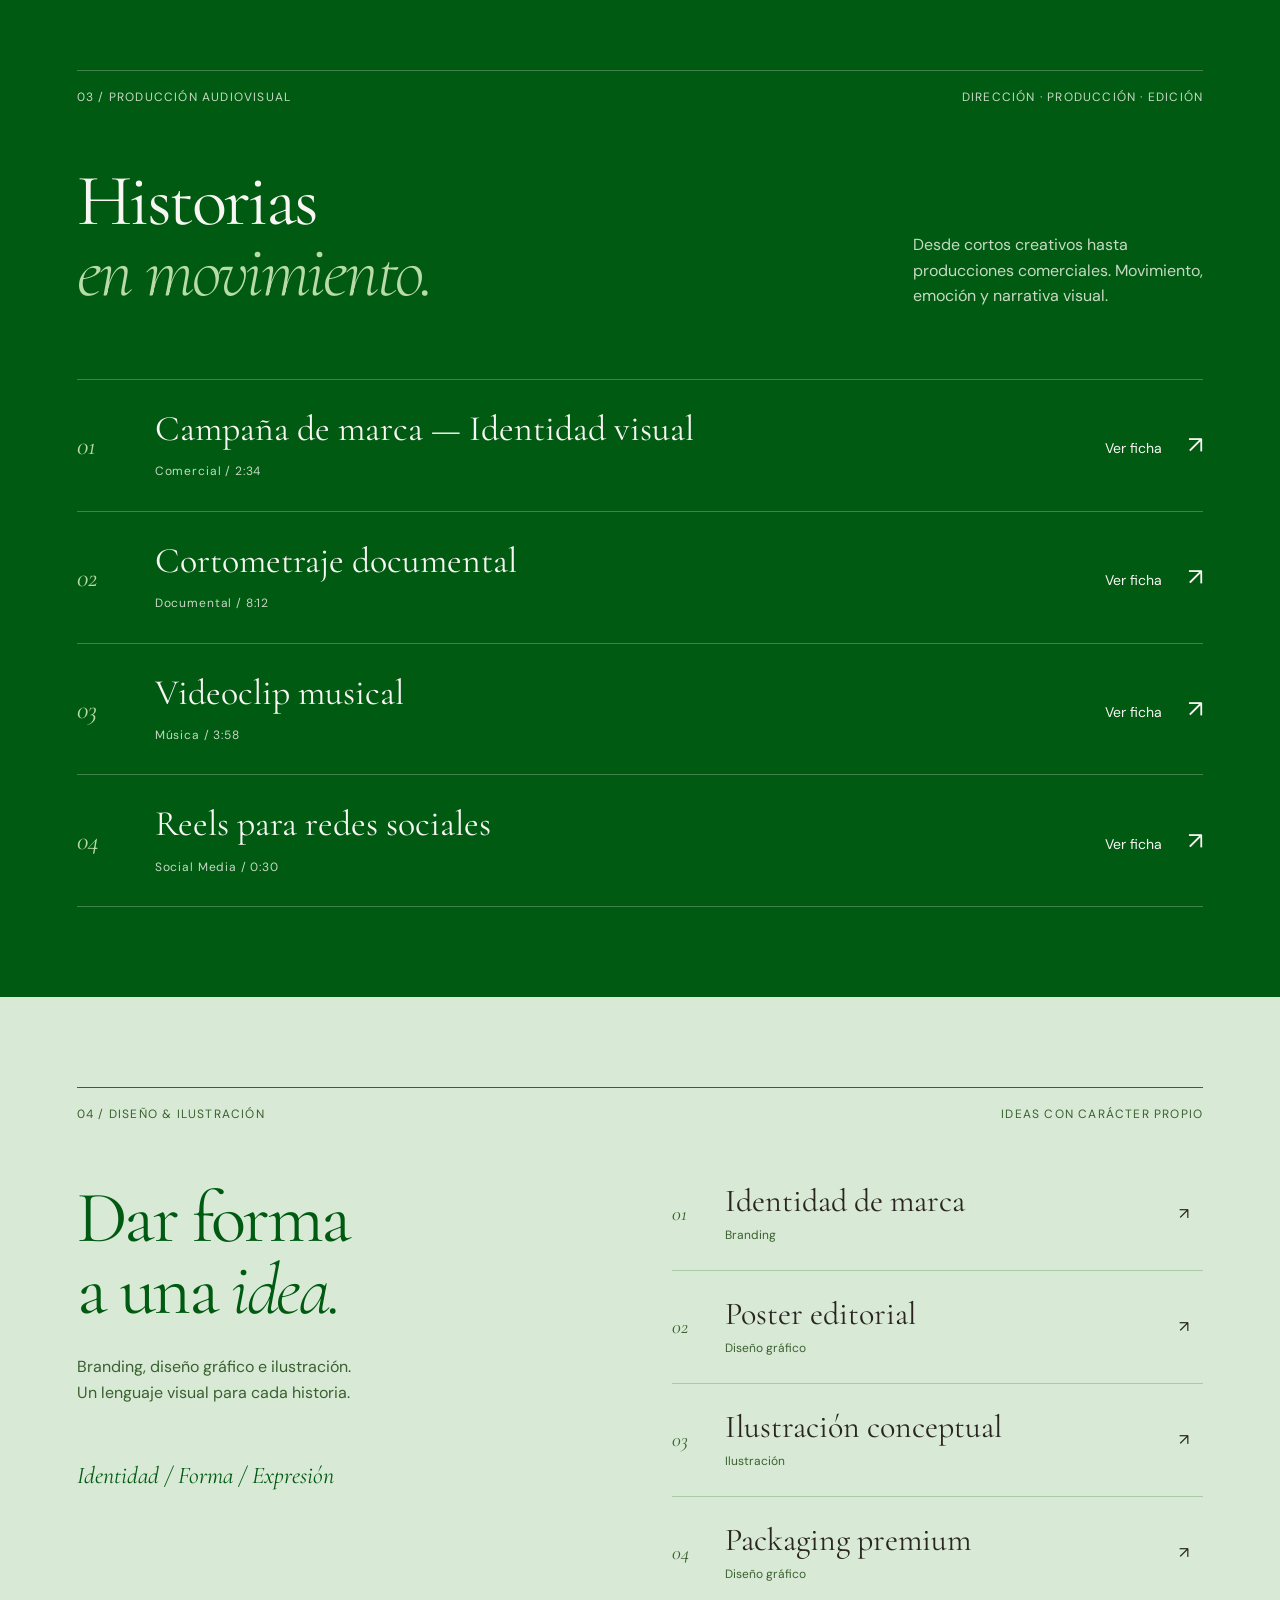
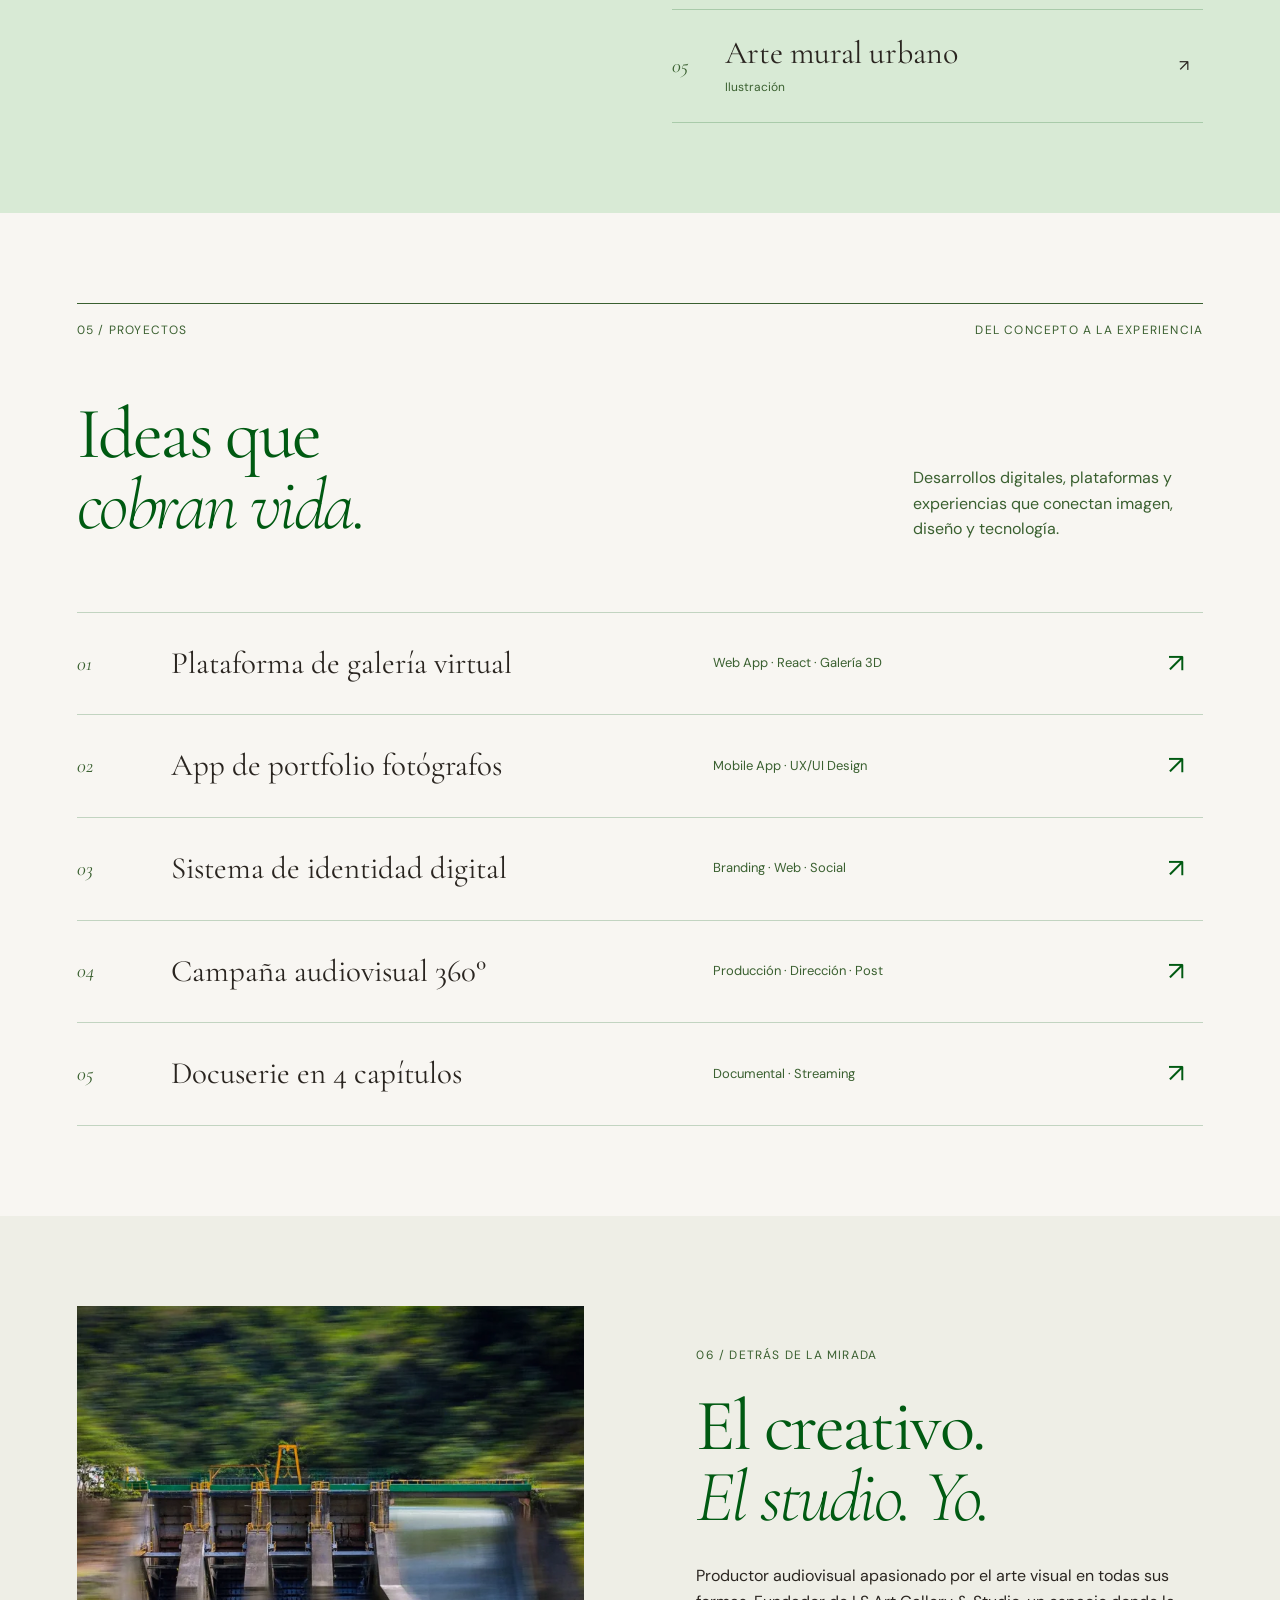
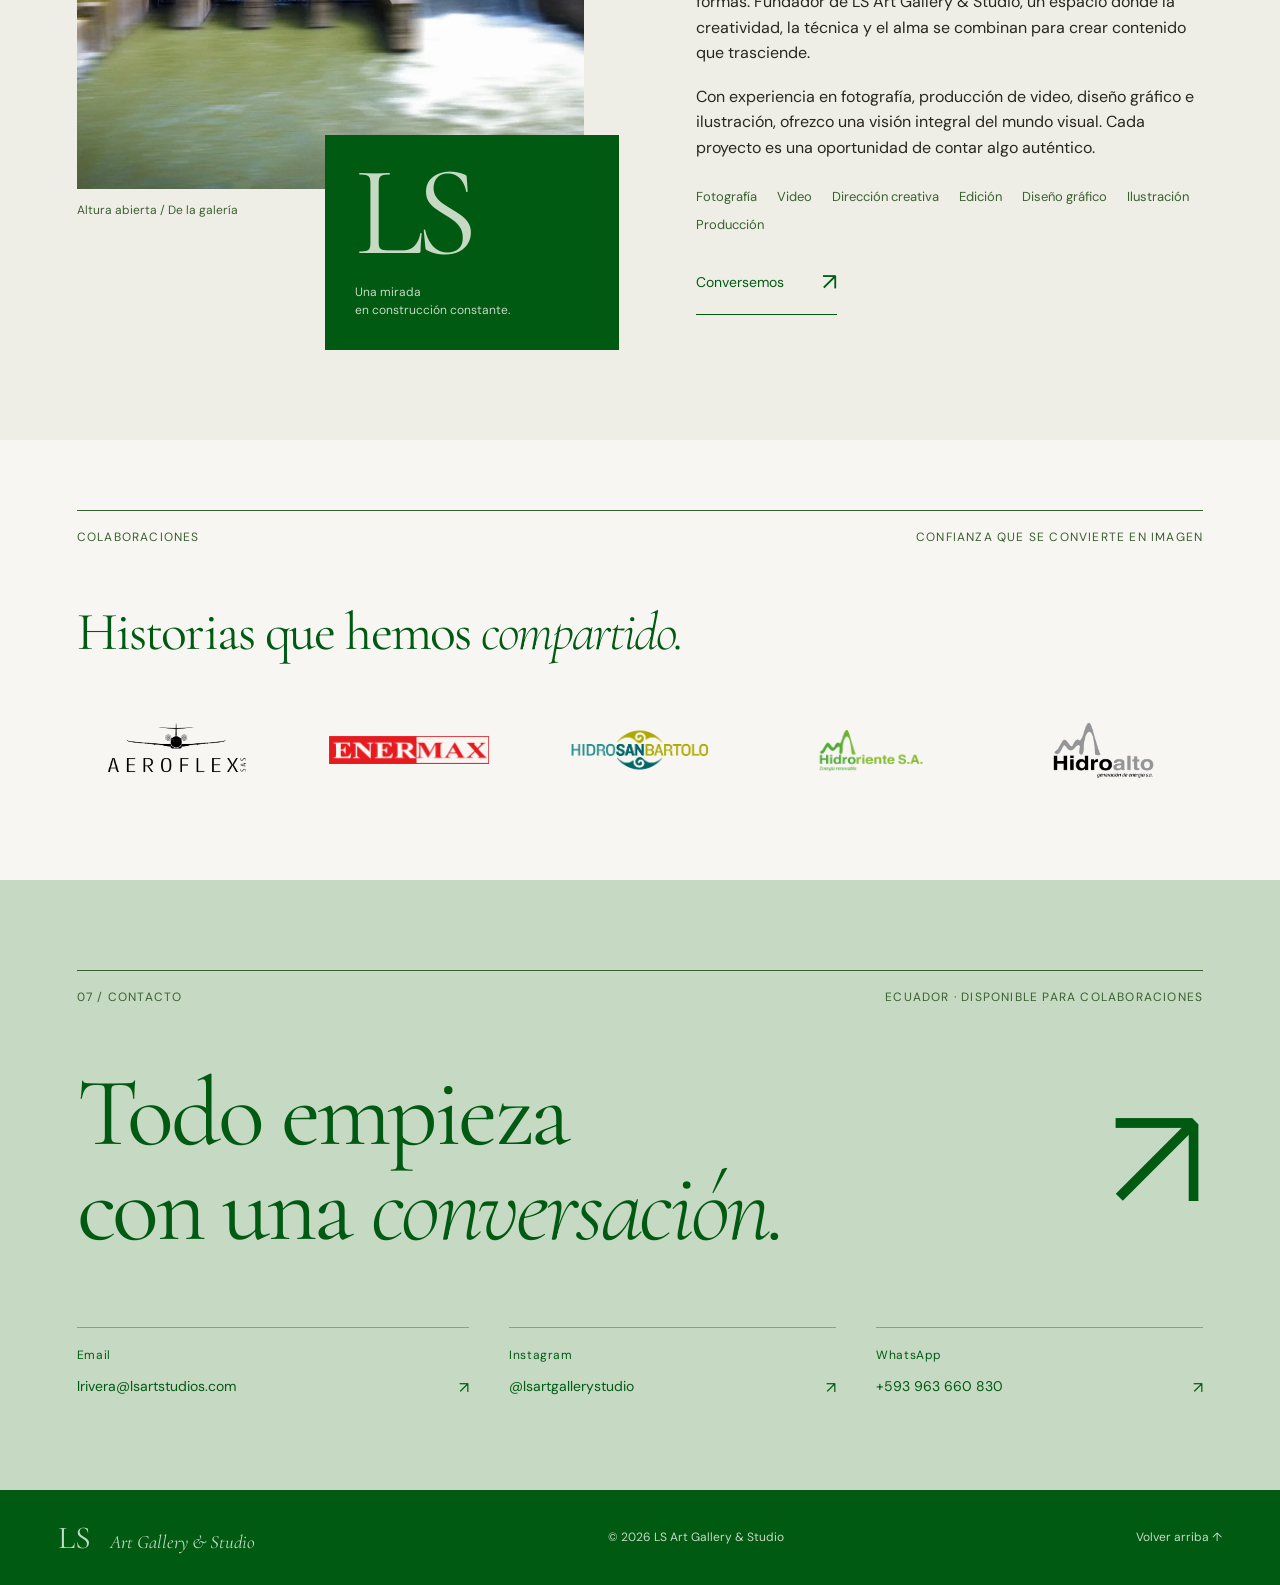
==== commit b01d3762: "Redesign portfolio as a textured editorial art gallery" ====
--- a/ls-final/index.html
+++ b/ls-final/index.html
@@ -10,899 +10,31 @@
 <link rel="apple-touch-icon" href="images/logo.png">
 <link rel="preconnect" href="https://fonts.googleapis.com">
 <link href="https://fonts.googleapis.com/css2?family=Cormorant+Garamond:ital,wght@0,300;0,400;0,600;1,300;1,400&family=DM+Sans:opsz,wght@9..40,300;9..40,400;9..40,500&display=swap" rel="stylesheet">
-<script>
-  window.va = window.va || function () { (window.vaq = window.vaq || []).push(arguments); };
-</script>
-<script defer src="/_vercel/insights/script.js"></script>
-<style>
-:root{
-  --white:#ffffff;--off:#f8f6f2;--cream:#c6d9c2;--sand:#d8ead5;--mid:#00910c;
-  --dark:#1a1814;--accent:#3d9e28;--accent2:#005a12;--accent3:#6dcc50;
-  --text:#2a2520;--muted:#3a6030;
-  --gbg:rgba(255,255,255,0.65);--gborder:rgba(255,255,255,0.85);
-  --gshadow:0 8px 32px rgba(30,90,30,0.10);
-  --r:20px;--rsm:12px;
-  --disp:'Cormorant Garamond',serif;--body:'DM Sans',sans-serif;--script:'Courier New',Courier,monospace;
-  --ease:cubic-bezier(0.22,1,0.36,1);--spring:cubic-bezier(0.34,1.56,0.64,1);
-}
-*,*::before,*::after{box-sizing:border-box;margin:0;padding:0}
-html{scroll-behavior:smooth}
-body{background:var(--off);color:var(--text);font-family:var(--body);font-size:16px;line-height:1.6;overflow-x:hidden}
-::-webkit-scrollbar{width:4px}::-webkit-scrollbar-track{background:var(--cream)}::-webkit-scrollbar-thumb{background:var(--accent);border-radius:2px}
-
-/* ── GLASS ── */
-.glass{background:var(--gbg);backdrop-filter:blur(20px) saturate(180%);-webkit-backdrop-filter:blur(20px) saturate(180%);border:1px solid var(--gborder);box-shadow:var(--gshadow),inset 0 1px 0 rgba(255,255,255,.9);border-radius:var(--r)}
-
-/* ── NAV ── */
-#nav{position:fixed;top:0;left:0;right:0;z-index:1000;display:flex;align-items:center;justify-content:space-between;padding:12px 56px;transition:all .4s var(--ease)}
-#nav.sc{background:rgba(248,246,242,.93);backdrop-filter:blur(24px);-webkit-backdrop-filter:blur(24px);border-bottom:1px solid var(--sand);padding:8px 56px;box-shadow:0 4px 24px rgba(30,90,30,.08)}
-.nlogo{display:flex;align-items:center;height:48px;text-decoration:none;transition:opacity .3s;flex-shrink:0}
-.nlogo img{height:100%;width:auto;object-fit:contain;display:block}
-.nlogo:hover{opacity:.7}
-.nlinks{display:flex;gap:28px;list-style:none}
-.nlinks a{font-family:var(--script);font-size:12px;color:var(--muted);text-decoration:none;letter-spacing:.05em;transition:color .2s;position:relative}
-.nlinks a::after{content:'';position:absolute;bottom:-3px;left:0;width:0;height:1px;background:var(--accent);transition:width .3s var(--ease)}
-.nlinks a:hover{color:var(--accent)}.nlinks a:hover::after{width:100%}
-.ncta{background:var(--accent)!important;color:#fff!important;padding:8px 20px;border-radius:100px;font-weight:500!important;transition:background .25s,transform .2s var(--spring)!important}
-.ncta:hover{background:var(--accent2)!important;transform:scale(1.04)!important}
-.ncta::after{display:none!important}
-.hbg{display:none;flex-direction:column;gap:5px;background:none;border:none;cursor:pointer;padding:4px}
-.hbg span{display:block;width:22px;height:1.5px;background:var(--dark);transition:all .3s var(--ease)}
-.hbg.open span:nth-child(1){transform:translateY(6.5px) rotate(45deg)}
-.hbg.open span:nth-child(2){opacity:0}
-.hbg.open span:nth-child(3){transform:translateY(-6.5px) rotate(-45deg)}
-#mob{position:fixed;inset:0;background:rgba(248,246,242,.97);backdrop-filter:blur(30px);z-index:999;display:flex;align-items:center;justify-content:center;opacity:0;pointer-events:none;transition:opacity .4s var(--ease)}
-#mob.open{opacity:1;pointer-events:all}
-#mob ul{list-style:none;text-align:center}
-#mob li{margin:14px 0;opacity:0;transform:translateY(20px);transition:all .4s var(--ease)}
-#mob.open li{opacity:1;transform:none}
-#mob.open li:nth-child(1){transition-delay:.05s}#mob.open li:nth-child(2){transition-delay:.1s}
-#mob.open li:nth-child(3){transition-delay:.15s}#mob.open li:nth-child(4){transition-delay:.2s}
-#mob.open li:nth-child(5){transition-delay:.25s}#mob.open li:nth-child(6){transition-delay:.3s}
-#mob.open li:nth-child(7){transition-delay:.35s}#mob.open li:nth-child(8){transition-delay:.4s}
-#mob a{font-family:var(--disp);font-size:38px;font-weight:300;color:var(--dark);text-decoration:none;transition:color .2s}
-#mob a:hover{color:var(--accent)}
-
-/* ── HERO ── */
-#inicio{min-height:100vh;display:flex;align-items:center;position:relative;overflow:hidden;padding:140px 56px 80px}
-.hbg-wrap{position:absolute;inset:0;pointer-events:none}
-.orb{position:absolute;border-radius:50%;filter:blur(80px)}
-.o1{width:700px;height:700px;background:radial-gradient(circle,rgba(61,158,40,.2) 0%,transparent 70%);top:-150px;right:-150px;animation:of1 9s ease-in-out infinite}
-.o2{width:450px;height:450px;background:radial-gradient(circle,rgba(0,90,18,.13) 0%,transparent 70%);bottom:-100px;left:40px;animation:of2 11s ease-in-out infinite}
-.o3{width:350px;height:350px;background:radial-gradient(circle,rgba(109,204,80,.13) 0%,transparent 70%);top:45%;left:42%;animation:of3 13s ease-in-out infinite}
-/* Líneas decorativas hero */
-.hero-lines{position:absolute;inset:0;pointer-events:none;overflow:hidden}
-.hero-lines::before{content:'';position:absolute;top:15%;right:10%;width:1px;height:220px;background:linear-gradient(to bottom,transparent,rgba(61,158,40,.25),transparent);animation:lineFloat 6s ease-in-out infinite}
-.hero-lines::after{content:'';position:absolute;bottom:20%;right:25%;width:80px;height:1px;background:linear-gradient(to right,transparent,rgba(61,158,40,.2),transparent);animation:lineFloat 8s ease-in-out infinite reverse}
-@keyframes lineFloat{0%,100%{opacity:.4;transform:translateY(0)}50%{opacity:1;transform:translateY(-12px)}}
-@keyframes of1{0%,100%{transform:translate(0,0)}50%{transform:translate(-40px,30px)}}
-@keyframes of2{0%,100%{transform:translate(0,0)}50%{transform:translate(30px,-20px)}}
-@keyframes of3{0%,100%{transform:translate(0,0)}50%{transform:translate(-20px,40px)}}
-
-/* Partículas flotantes */
-.particle{position:absolute;border-radius:50%;pointer-events:none}
-.p1{width:4px;height:4px;background:rgba(61,158,40,.4);top:30%;left:15%;animation:pfloat 7s ease-in-out infinite}
-.p2{width:3px;height:3px;background:rgba(61,158,40,.3);top:60%;left:25%;animation:pfloat 9s ease-in-out infinite .5s}
-.p3{width:5px;height:5px;background:rgba(109,204,80,.25);top:20%;left:60%;animation:pfloat 11s ease-in-out infinite 1s}
-.p4{width:2px;height:2px;background:rgba(61,158,40,.5);top:75%;left:70%;animation:pfloat 8s ease-in-out infinite 2s}
-.p5{width:4px;height:4px;background:rgba(0,90,18,.3);top:45%;left:85%;animation:pfloat 10s ease-in-out infinite .3s}
-@keyframes pfloat{0%,100%{transform:translateY(0) scale(1);opacity:.4}50%{transform:translateY(-20px) scale(1.3);opacity:1}}
-
-.hcontent{position:relative;z-index:1;max-width:720px}
-.htag{display:inline-flex;align-items:center;gap:8px;font-family:var(--script);font-size:12px;font-weight:400;letter-spacing:.2em;text-transform:uppercase;color:var(--accent2);margin-bottom:24px;opacity:0;transform:translateY(20px);animation:fu .7s .3s var(--ease) forwards}
-.htag-dot{width:6px;height:6px;border-radius:50%;background:var(--accent3);animation:dotPulse 2s ease-in-out infinite}
-@keyframes dotPulse{0%,100%{transform:scale(1);opacity:1}50%{transform:scale(1.6);opacity:.5}}
-.htitle{font-family:var(--disp);font-size:clamp(58px,9vw,118px);font-weight:300;line-height:.92;color:var(--dark);letter-spacing:-.02em;margin-bottom:28px;opacity:0;transform:translateY(30px);animation:fu .9s .45s var(--ease) forwards}
-.htitle em{font-style:italic;color:var(--accent)}
-/* Texto con gradiente animado en el título */
-.htitle .grad{background:linear-gradient(135deg,var(--accent),var(--accent3),var(--accent2));-webkit-background-clip:text;-webkit-text-fill-color:transparent;background-clip:text;background-size:200%;animation:gradShift 4s ease-in-out infinite}
-@keyframes gradShift{0%,100%{background-position:0%}50%{background-position:100%}}
-.hsub{font-family:var(--script);font-size:16px;color:var(--muted);line-height:1.65;margin-bottom:44px;opacity:0;transform:translateY(20px);animation:fu .8s .6s var(--ease) forwards}
-.hact{display:flex;gap:16px;flex-wrap:wrap;opacity:0;transform:translateY(20px);animation:fu .8s .75s var(--ease) forwards}
-/* Indicador de scroll mejorado */
-.hscroll{position:absolute;bottom:40px;left:56px;display:flex;flex-direction:column;align-items:center;gap:8px;opacity:0;animation:fu .8s 1s var(--ease) forwards}
-.hscroll span{font-size:10px;letter-spacing:.15em;text-transform:uppercase;color:var(--mid);writing-mode:vertical-rl}
-.sline{width:1px;height:50px;background:linear-gradient(to bottom,var(--accent),transparent);animation:sl 2s ease-in-out infinite}
-@keyframes sl{0%{transform:scaleY(0);transform-origin:top}50%{transform:scaleY(1);transform-origin:top}51%{transform-origin:bottom}100%{transform:scaleY(0);transform-origin:bottom}}
-@keyframes fu{to{opacity:1;transform:none}}
-
-/* ── BUTTONS ── */
-.bp{display:inline-flex;align-items:center;gap:8px;padding:14px 32px;background:var(--accent);color:#fff;border-radius:100px;text-decoration:none;font-size:14px;font-weight:500;letter-spacing:.04em;transition:all .3s var(--spring);position:relative;overflow:hidden;border:none;cursor:pointer;box-shadow:0 4px 20px rgba(61,158,40,.3)}
-.bp::before{content:'';position:absolute;inset:0;background:linear-gradient(135deg,rgba(255,255,255,.15),transparent);opacity:0;transition:opacity .3s}
-.bp::after{content:'';position:absolute;inset:0;background:var(--accent2);transform:scaleX(0);transform-origin:right;transition:transform .4s var(--ease);z-index:0}
-.bp:hover{transform:scale(1.04);box-shadow:0 8px 30px rgba(61,158,40,.4)}.bp:hover::after{transform:scaleX(1);transform-origin:left}.bp:hover::before{opacity:1}
-.bp:active{transform:scale(.97)}.bp span{position:relative;z-index:1}
-.bg{display:inline-flex;align-items:center;gap:8px;padding:14px 32px;background:transparent;color:var(--text);text-decoration:none;border:1.5px solid var(--sand);border-radius:100px;font-size:14px;font-weight:400;letter-spacing:.04em;transition:all .3s var(--spring)}
-.bg:hover{border-color:var(--accent);color:var(--accent2);background:rgba(61,158,40,.06);transform:scale(1.03)}
-
-/* ── SECTION ── */
-.sec{padding:120px 56px;position:relative}
-/* Separador decorativo entre secciones */
-.sec-deco{position:absolute;top:0;left:56px;right:56px;height:1px;background:linear-gradient(to right,transparent,var(--sand),transparent)}
-.sh{max-width:640px;margin-bottom:64px}
-/* Línea acento bajo el tag */
-.sh-line{width:36px;height:2px;background:linear-gradient(to right,var(--accent),var(--accent3));border-radius:2px;margin:10px 0 18px;animation:lineGrow .8s var(--ease) both}
-@keyframes lineGrow{from{width:0}to{width:36px}}
-.stag{display:inline-block;font-family:var(--script);font-size:11px;font-weight:400;letter-spacing:.2em;text-transform:uppercase;color:var(--accent2);margin-bottom:8px}
-.sh h2{font-family:var(--disp);font-size:clamp(38px,5vw,70px);font-weight:300;line-height:1.0;color:var(--dark);letter-spacing:-.01em;margin-bottom:20px}
-.sh h2 em{font-style:italic;color:var(--accent)}.sdesc{font-size:16px;color:var(--muted);line-height:1.7}
-
-/* ── STUDIO ── */
-#studio{background:var(--cream);overflow:hidden}
-/* Fondo con patrón sutil */
-#studio::before{content:'';position:absolute;inset:0;background-image:radial-gradient(circle at 1px 1px,rgba(61,158,40,.06) 1px,transparent 0);background-size:32px 32px;pointer-events:none}
-.srow{display:grid;grid-template-columns:repeat(4,1fr);gap:20px;position:relative;z-index:1}
-.scard{padding:40px 32px;text-align:center;display:flex;flex-direction:column;align-items:center;gap:8px;transition:transform .4s var(--spring),box-shadow .4s var(--ease);cursor:default;position:relative;overflow:hidden}
-.scard::after{content:'';position:absolute;bottom:0;left:50%;transform:translateX(-50%);width:0;height:2px;background:linear-gradient(to right,var(--accent),var(--accent3));transition:width .4s var(--ease);border-radius:2px}
-.scard:hover{transform:translateY(-8px);box-shadow:0 20px 48px rgba(30,90,30,.15)}.scard:hover::after{width:60%}
-.snum{font-family:var(--disp);font-size:62px;font-weight:300;color:var(--dark);line-height:1;background:linear-gradient(135deg,var(--dark),var(--accent2));-webkit-background-clip:text;-webkit-text-fill-color:transparent;background-clip:text}
-.snum::after{content:'+';font-size:28px;-webkit-text-fill-color:var(--accent);color:var(--accent)}
-.slbl{font-size:13px;color:var(--muted);letter-spacing:.06em}
-
-/* ── FILTER ── */
-.fbar{display:flex;gap:10px;flex-wrap:wrap;margin-bottom:32px}
-.fbtn{padding:8px 22px;border-radius:100px;border:1.5px solid var(--sand);background:transparent;color:var(--muted);font-family:var(--script);font-size:12px;cursor:pointer;transition:all .25s var(--spring)}
-.fbtn:hover{border-color:var(--accent);color:var(--accent2);transform:scale(1.03)}
-.fbtn.act{background:var(--accent);color:#fff;border-color:var(--accent);transform:scale(1.06);box-shadow:0 4px 16px rgba(61,158,40,.3)}
-
-/* ── PHOTO ── */
-#fotografia{background:#fff}
-.fgroups{display:flex;flex-direction:column;gap:58px;max-width:1120px;margin:0 auto}
-.fgroup{padding:0;background:#fff;border:none;box-shadow:none;transition:opacity .35s var(--ease),transform .35s var(--ease)}
-.fgroup.is-hidden{display:none}
-.fgroup-head{display:flex;align-items:center;justify-content:space-between;gap:20px;margin-bottom:28px;padding-bottom:18px;border-bottom:1px solid rgba(42,37,32,.08)}
-.fgroup-title{font-family:var(--script);font-size:clamp(21px,2.5vw,32px);font-weight:400;color:var(--dark);line-height:1.1;letter-spacing:.04em;text-transform:uppercase;margin:0}
-.fgroup-count{align-self:flex-start;padding:7px 13px;border-radius:100px;background:rgba(61,158,40,.08);border:1px solid rgba(61,158,40,.16);font-family:var(--script);font-size:11px;letter-spacing:.08em;text-transform:uppercase;color:var(--accent2);white-space:nowrap}
-.pgrid{display:grid;grid-template-columns:1fr;gap:58px}
-.picard{display:grid;grid-template-columns:minmax(0,1fr) minmax(230px,300px);align-items:center;gap:28px;padding:0;background:transparent;border:none;box-shadow:none}
-.picard:nth-child(even){grid-template-columns:minmax(230px,300px) minmax(0,1fr)}
-.picard:nth-child(even) .pi{order:2}
-.picard:nth-child(even) .photo-plaque{order:1;justify-self:end}
-.pi{position:relative;overflow:hidden;border:18px solid #fff;border-bottom-width:26px;border-radius:4px;cursor:pointer;transition:transform .4s var(--ease),box-shadow .4s var(--ease);padding:0;background:#fff;width:100%;text-align:left;display:flex;align-items:center;justify-content:center;box-shadow:0 28px 58px rgba(26,24,20,.16),0 8px 16px rgba(26,24,20,.08),inset 0 0 0 1px rgba(42,37,32,.06)}
-.pi:hover{transform:translateY(-5px) rotate(.2deg);box-shadow:0 34px 70px rgba(26,24,20,.18),0 12px 22px rgba(26,24,20,.08),inset 0 0 0 1px rgba(42,37,32,.08)}
-.pi-ph{width:auto;max-width:100%;height:auto;max-height:76vh;object-fit:contain;display:block;transition:transform .7s var(--ease)}
-.pi:hover .pi-ph{transform:scale(1.018)}
-.pi-ph-bg{width:100%;min-height:420px;display:flex;align-items:center;justify-content:center;transition:transform .7s var(--ease)}
-.pi:hover .pi-ph-bg{transform:scale(1.018)}
-.photo-plaque{justify-self:start;max-width:300px;padding:18px 20px;border-radius:6px;background:#fff;border:1px solid rgba(42,37,32,.08);box-shadow:0 18px 38px rgba(26,24,20,.10);position:relative}
-.photo-plaque::before{content:'';position:absolute;top:0;left:18px;right:18px;height:1px;background:linear-gradient(to right,transparent,rgba(61,158,40,.24),transparent)}
-.photo-plaque-kicker{display:block;font-family:var(--script);font-size:10px;letter-spacing:.18em;text-transform:uppercase;color:var(--accent2);margin-bottom:10px}
-.photo-plaque-title{font-family:var(--script);font-size:15px;font-weight:400;letter-spacing:.08em;text-transform:uppercase;color:var(--dark);line-height:1.35;margin-bottom:8px}
-.photo-plaque-bio{font-family:var(--script);font-size:13px;line-height:1.55;color:var(--muted)}
-
-/* ── VIDEO ── */
-#video{background:var(--cream);overflow:hidden}
-#video::before{content:'';position:absolute;inset:0;background-image:radial-gradient(circle at 1px 1px,rgba(61,158,40,.04) 1px,transparent 0);background-size:40px 40px;pointer-events:none}
-.vgrid{display:grid;grid-template-columns:repeat(2,1fr);gap:24px;position:relative;z-index:1}
-.vi{position:relative;overflow:hidden;border-radius:var(--r);cursor:pointer;aspect-ratio:16/9;transition:all .4s var(--ease)}
-.vi:first-child{grid-column:span 2;aspect-ratio:21/9}
-.vi:hover{transform:scale(1.02);box-shadow:0 16px 48px rgba(30,90,30,.18)}
-.vi-ph{width:100%;height:100%;object-fit:cover;display:block;transition:transform .7s var(--ease)}
-.vi:hover .vi-ph{transform:scale(1.07)}
-.vi-ph-bg{width:100%;height:100%;display:flex;align-items:center;justify-content:center;transition:transform .7s var(--ease)}
-.vi:hover .vi-ph-bg{transform:scale(1.07)}
-.vi-ov{position:absolute;inset:0;background:linear-gradient(to top,rgba(10,30,10,.85) 0%,rgba(10,30,10,.15) 60%,transparent 100%);display:flex;flex-direction:column;justify-content:flex-end;padding:28px;transition:background .4s}
-.vi:hover .vi-ov{background:linear-gradient(to top,rgba(10,30,10,.95) 0%,rgba(10,30,10,.3) 60%,transparent 100%)}
-/* Botón play con ripple */
-.vi-play{position:absolute;top:50%;left:50%;transform:translate(-50%,-50%);width:64px;height:64px;border-radius:50%;background:rgba(61,158,40,.3);backdrop-filter:blur(10px);border:1.5px solid rgba(100,200,80,.5);display:flex;align-items:center;justify-content:center;color:#fff;font-size:22px;transition:all .3s var(--spring)}
-.vi-play::before{content:'';position:absolute;inset:-8px;border-radius:50%;border:1px solid rgba(100,200,80,.2);animation:ripple 2.5s ease-out infinite}
-.vi-play::after{content:'';position:absolute;inset:-18px;border-radius:50%;border:1px solid rgba(100,200,80,.1);animation:ripple 2.5s ease-out infinite .6s}
-@keyframes ripple{0%{transform:scale(.9);opacity:1}100%{transform:scale(1.4);opacity:0}}
-.vi:hover .vi-play{transform:translate(-50%,-50%) scale(1.18);background:rgba(61,158,40,.6)}
-.vi-ttl{color:#fff;font-size:18px;font-weight:500;margin-bottom:4px;transform:translateY(4px);transition:transform .4s var(--ease)}
-.vi-cat{color:rgba(150,220,120,.85);font-size:12px;letter-spacing:.1em;text-transform:uppercase;transform:translateY(4px);transition:transform .4s var(--ease) .04s}
-.vi:hover .vi-ttl,.vi:hover .vi-cat{transform:none}
-/* Duración ficticia decorativa */
-.vi-dur{position:absolute;top:14px;right:14px;background:rgba(0,0,0,.5);backdrop-filter:blur(6px);color:rgba(255,255,255,.8);font-size:11px;padding:3px 8px;border-radius:4px;letter-spacing:.04em}
-
-/* ── DESIGN ── */
-#diseno{background:#fff}
-.dgrid{display:grid;grid-template-columns:repeat(4,1fr);gap:20px}
-.di{position:relative;overflow:hidden;border-radius:var(--rsm);cursor:pointer;aspect-ratio:1;transition:all .4s var(--ease)}
-.di:nth-child(3){grid-column:span 2;aspect-ratio:2/1}
-.di:hover{transform:scale(1.03);z-index:2;box-shadow:0 16px 48px rgba(30,90,30,.16)}
-.di-ph{width:100%;height:100%;object-fit:cover;display:block;transition:transform .7s var(--ease)}
-.di:hover .di-ph{transform:scale(1.12)}
-.di-ph-bg{width:100%;height:100%;display:flex;align-items:center;justify-content:center;transition:transform .7s var(--ease)}
-.di:hover .di-ph-bg{transform:scale(1.12)}
-.di-ov{position:absolute;inset:0;background:rgba(10,30,10,0);display:flex;flex-direction:column;align-items:center;justify-content:center;gap:8px;transition:all .35s var(--ease)}
-.di:hover .di-ov{background:rgba(10,30,10,.55)}
-.di-lbl{color:#fff;font-size:14px;font-weight:500;opacity:0;transform:translateY(8px);transition:all .35s var(--spring);text-align:center;padding:0 16px}
-.di-cat-lbl{color:rgba(150,220,120,.8);font-size:10px;letter-spacing:.14em;text-transform:uppercase;opacity:0;transform:translateY(8px);transition:all .35s var(--spring) .05s}
-.di:hover .di-lbl,.di:hover .di-cat-lbl{opacity:1;transform:none}
-
-/* ── PROJECTS ── */
-#proyectos{background:var(--cream);overflow:hidden}
-#proyectos::before{content:'';position:absolute;inset:0;background-image:radial-gradient(circle at 1px 1px,rgba(61,158,40,.04) 1px,transparent 0);background-size:36px 36px;pointer-events:none}
-.plist{display:flex;flex-direction:column;position:relative;z-index:1}
-.pitem{display:grid;grid-template-columns:60px 1fr auto auto;align-items:center;gap:32px;padding:28px 32px;border-radius:var(--rsm);background:transparent;border:none;cursor:pointer;border-bottom:1px solid var(--sand);text-align:left;width:100%;transition:all .35s var(--ease);position:relative;overflow:hidden}
-.pitem::before{content:'';position:absolute;left:0;top:0;bottom:0;width:3px;background:linear-gradient(to bottom,var(--accent),var(--accent3));transform:scaleY(0);transition:transform .35s var(--ease);border-radius:0 2px 2px 0}
-.pitem:last-child{border-bottom:none}
-.pitem:hover{background:var(--gbg);backdrop-filter:blur(20px);transform:translateX(10px);box-shadow:var(--gshadow)}.pitem:hover::before{transform:scaleY(1)}
-.pnum{font-family:var(--disp);font-size:20px;color:var(--mid);transition:color .3s}
-.pitem:hover .pnum{color:var(--accent)}
-.pttl{font-size:17px;font-weight:500;color:var(--dark);margin-bottom:4px}
-.psub{font-size:13px;color:var(--muted)}
-.ptags{display:flex;gap:8px;flex-wrap:wrap}
-.ptag{font-size:11px;padding:4px 12px;border-radius:100px;background:rgba(61,158,40,.09);color:var(--accent2);letter-spacing:.05em;border:1px solid rgba(61,158,40,.18);transition:all .2s}
-.pitem:hover .ptag{background:rgba(61,158,40,.15);border-color:rgba(61,158,40,.3)}
-.parr{font-size:22px;color:var(--mid);transition:all .35s var(--spring)}
-.pitem:hover .parr{color:var(--accent);transform:translateX(8px)}
-
-/* ── ABOUT ── */
-#sobre-mi{background:var(--dark);color:#fff;overflow:hidden}
-/* Grid de puntos de fondo */
-#sobre-mi::before{content:'';position:absolute;inset:0;background-image:radial-gradient(circle at 1px 1px,rgba(61,158,40,.06) 1px,transparent 0);background-size:28px 28px;pointer-events:none}
-/* Gradiente decorativo */
-#sobre-mi::after{content:'';position:absolute;top:-200px;right:-200px;width:600px;height:600px;border-radius:50%;background:radial-gradient(circle,rgba(61,158,40,.07) 0%,transparent 70%);pointer-events:none}
-.ainner{display:grid;grid-template-columns:1fr 1fr;gap:80px;align-items:center;max-width:1100px;margin:0 auto;position:relative;z-index:1}
-.aph{width:380px;height:480px;display:flex;flex-direction:column;align-items:center;justify-content:center;gap:16px;background:rgba(255,255,255,.04)!important;border:1px solid rgba(100,200,80,.14)!important;box-shadow:0 0 80px rgba(61,158,40,.08),inset 0 1px 0 rgba(255,255,255,.06)!important;overflow:hidden;position:relative}
-/* Brillo en borde superior */
-.aph::before{content:'';position:absolute;top:0;left:20%;right:20%;height:1px;background:linear-gradient(to right,transparent,rgba(109,204,80,.4),transparent)}
-.aph img{width:100%;height:100%;object-fit:cover;display:block;border-radius:20px}
-.aph-ph{display:flex;flex-direction:column;align-items:center;gap:14px}
-.ainit{font-family:var(--disp);font-size:80px;font-weight:300;color:rgba(100,200,80,.25);letter-spacing:8px}
-.ahint{font-size:11px;color:rgba(255,255,255,.18);letter-spacing:.08em;text-align:center}
-.atext .stag{color:rgba(100,220,80,.8)}
-.atext h2{font-family:var(--disp);font-size:clamp(36px,4vw,58px);font-weight:300;color:#fff;line-height:1.0;margin-bottom:24px}
-.atext h2 em{font-style:italic;color:var(--accent3)}
-.atext p{color:rgba(255,255,255,.6);line-height:1.8;margin-bottom:16px;font-size:15px}
-.atext strong{color:rgba(109,204,80,.9);font-weight:500}
-.stags{display:flex;flex-wrap:wrap;gap:8px;margin:24px 0 32px}
-.stag-item{padding:6px 16px;border-radius:100px;border:1px solid rgba(100,200,80,.16);color:rgba(100,200,80,.55);font-size:12px;letter-spacing:.05em;transition:all .25s;cursor:default}
-.stag-item:hover{border-color:var(--accent3);color:var(--accent3);background:rgba(61,158,40,.08);transform:scale(1.04)}
-
-/* ── CLIENTES ── */
-#clientes{background:#fff;overflow:hidden}
-#clientes .sh{max-width:720px}
-.logos-grid{display:grid;grid-template-columns:repeat(auto-fit,minmax(190px,1fr));gap:16px;position:relative;z-index:1}
-.logo-slot{min-height:132px;border-radius:8px;background:#fff;border:1px solid rgba(42,37,32,.08);display:flex;align-items:center;justify-content:center;padding:24px;transition:transform .35s var(--spring),border-color .35s var(--ease),box-shadow .35s var(--ease);overflow:hidden}
-.logo-slot:hover{transform:translateY(-6px);border-color:rgba(61,158,40,.22);box-shadow:0 18px 38px rgba(26,24,20,.08)}
-.logo-slot span{font-family:var(--script);font-size:13px;letter-spacing:.14em;text-transform:uppercase;color:rgba(42,37,32,.45);transition:color .25s}
-.logo-slot img{max-width:88%;max-height:76px;width:auto;height:auto;object-fit:contain;filter:none;opacity:.9;transition:opacity .3s,transform .3s var(--spring)}
-.logo-slot:hover span{color:var(--accent2)}
-.logo-slot:hover img{opacity:1;transform:scale(1.04)}
-
-/* ── CONTACT — CENTRADO Y RENOVADO ── */
-#contacto{background:var(--off);overflow:hidden;text-align:center}
-/* Orbes de fondo para la sección de contacto */
-#contacto::before{content:'';position:absolute;top:-100px;left:50%;transform:translateX(-50%);width:600px;height:600px;border-radius:50%;background:radial-gradient(circle,rgba(61,158,40,.07) 0%,transparent 65%);pointer-events:none}
-/* Header centrado */
-#contacto .sh{max-width:100%;text-align:center}
-#contacto .sh .sh-line{margin-left:auto;margin-right:auto}
-/* Cards container: centrado */
-.ccards-wrap{display:flex;justify-content:center;position:relative;z-index:1}
-.ccards{display:grid;grid-template-columns:repeat(3,1fr);gap:24px;width:100%;max-width:860px}
-.ccard{display:flex;flex-direction:column;align-items:center;text-align:center;gap:14px;padding:44px 28px 36px;text-decoration:none;color:inherit;transition:all .4s var(--spring);position:relative;overflow:hidden}
-/* Brillo superior en la card */
-.ccard::before{content:'';position:absolute;top:0;left:15%;right:15%;height:1px;background:linear-gradient(to right,transparent,rgba(61,158,40,.25),transparent);transition:opacity .3s;opacity:0}
-.ccard:hover::before{opacity:1}
-/* Fondo animado en hover */
-.ccard::after{content:'';position:absolute;inset:0;border-radius:var(--r);background:linear-gradient(135deg,rgba(61,158,40,.04),rgba(109,204,80,.02));opacity:0;transition:opacity .4s;z-index:0}
-.ccard:hover::after{opacity:1}
-.ccard:hover{transform:translateY(-10px);box-shadow:0 24px 60px rgba(30,90,30,.16)}
-/* Ícono mejorado */
-.cicon-wrap{position:relative;z-index:1}
-.cicon{width:60px;height:60px;border-radius:50%;background:linear-gradient(135deg,var(--cream),rgba(255,255,255,.8));border:1.5px solid var(--sand);display:flex;align-items:center;justify-content:center;font-size:22px;color:var(--accent2);transition:all .4s var(--spring);position:relative}
-/* Anillo exterior animado */
-.cicon::before{content:'';position:absolute;inset:-6px;border-radius:50%;border:1px solid rgba(61,158,40,.15);transition:all .4s var(--spring)}
-.ccard:hover .cicon{background:linear-gradient(135deg,var(--accent),var(--accent3));color:#fff;transform:scale(1.12) rotate(-5deg);border-color:var(--accent);box-shadow:0 8px 24px rgba(61,158,40,.3)}
-.ccard:hover .cicon::before{inset:-10px;border-color:rgba(61,158,40,.25)}
-.clbl{font-size:10px;letter-spacing:.18em;text-transform:uppercase;color:var(--muted);position:relative;z-index:1}
-.cval{font-size:14px;color:var(--text);font-weight:500;position:relative;z-index:1;transition:color .3s}
-.ccard:hover .cval{color:var(--accent2)}
-/* Flecha de acción */
-.ccard-arrow{font-size:14px;color:var(--accent);opacity:0;transform:translateX(-6px);transition:all .3s var(--spring);position:relative;z-index:1}
-.ccard:hover .ccard-arrow{opacity:1;transform:none}
-
-/* ── FOOTER ── */
-footer{background:var(--dark);padding:48px 56px;position:relative;overflow:hidden}
-footer::before{content:'';position:absolute;top:0;left:0;right:0;height:1px;background:linear-gradient(to right,transparent,rgba(61,158,40,.2),transparent)}
-.fin{display:flex;align-items:center;justify-content:space-between;flex-wrap:wrap;gap:24px;position:relative;z-index:1}
-.flogo{display:flex;align-items:center;height:38px}
-.flogo img{height:100%;width:auto;object-fit:contain;display:block;mix-blend-mode:screen;opacity:.85}
-.fcopy{font-size:13px;color:rgba(255,255,255,.25)}
-.flinks{display:flex;gap:24px}
-.flinks a{font-size:13px;color:rgba(255,255,255,.35);text-decoration:none;transition:color .2s;position:relative}
-.flinks a::after{content:'';position:absolute;bottom:-2px;left:0;width:0;height:1px;background:var(--accent3);transition:width .3s var(--ease)}
-.flinks a:hover{color:var(--accent3)}.flinks a:hover::after{width:100%}
-
-/* ── LIGHTBOX ── */
-#lb{position:fixed;inset:0;z-index:2000;display:flex;flex-direction:column;opacity:0;pointer-events:none;transition:opacity .4s var(--ease);background:rgba(255,255,255,.98);backdrop-filter:blur(16px)}
-#lb.open{opacity:1;pointer-events:all}
-#lbov{position:absolute;inset:0;z-index:0;cursor:zoom-out}
-#lbpanel{position:relative;z-index:1;width:100%;height:100%;display:flex;flex-direction:column;transform:scale(.97) translateY(16px);transition:transform .4s var(--spring)}
-#lb.open #lbpanel{transform:scale(1) translateY(0)}
-#lbx{position:fixed;top:20px;right:24px;width:42px;height:42px;border-radius:50%;background:rgba(248,246,242,.88);backdrop-filter:blur(10px);border:1px solid rgba(42,37,32,.12);color:var(--dark);font-size:16px;cursor:pointer;z-index:100;display:flex;align-items:center;justify-content:center;transition:all .25s var(--spring)}
-#lbx:hover{background:var(--accent);color:#fff;transform:scale(1.1) rotate(90deg);box-shadow:0 4px 16px rgba(61,158,40,.24)}
-#lbmedia{flex:1;min-height:0;display:flex;align-items:center;justify-content:center;overflow:hidden;position:relative;background:#fff}
-#lbmedia img{max-width:100%;max-height:100%;object-fit:contain;display:block}
-#lbmedia video,#lbmedia iframe{width:100%;height:100%;display:block;border:none}
-.lb-ph{width:100%;height:100%;display:flex;flex-direction:column;align-items:center;justify-content:center;gap:16px}
-.lb-ph-icon{font-family:var(--disp);font-size:90px;font-weight:300;color:rgba(61,158,40,.2)}
-.lb-ph-hint{font-size:11px;letter-spacing:.18em;text-transform:uppercase;color:rgba(42,37,32,.38)}
-#lbinfo{flex-shrink:0;padding:18px 48px 22px;background:rgba(248,246,242,.94);backdrop-filter:blur(20px);border-top:1px solid rgba(42,37,32,.08)}
-.lb-row{display:flex;align-items:flex-start;justify-content:space-between;gap:24px;flex-wrap:wrap}
-.lb-left{display:flex;flex-direction:column;gap:4px;flex:1;min-width:0}
-#lbcat{font-family:var(--script);font-size:10px;letter-spacing:.2em;text-transform:uppercase;color:var(--accent2)}
-#lbtitle{font-family:var(--disp);font-size:24px;font-weight:300;color:var(--dark);line-height:1.1}
-#lbdesc{font-family:var(--script);font-size:13px;color:var(--muted);line-height:1.6;margin-top:4px}
-#lbtags{display:flex;flex-wrap:wrap;gap:6px;margin-top:8px}
-#lbtags:empty{display:none}
-.ltag{padding:4px 12px;border-radius:100px;border:1px solid rgba(61,158,40,.18);color:var(--accent2);font-family:var(--script);font-size:11px}
-.lb-nav{display:flex;align-items:center;gap:8px;flex-shrink:0}
-.lb-nav-btn{width:38px;height:38px;border-radius:50%;background:#fff;border:1px solid rgba(42,37,32,.12);color:var(--dark);font-size:18px;cursor:pointer;display:flex;align-items:center;justify-content:center;transition:all .2s var(--spring)}
-.lb-nav-btn:hover{background:var(--accent);border-color:var(--accent)}
-.lb-nav-btn:disabled{opacity:.2;cursor:default;pointer-events:none}
-.lb-counter{font-family:var(--script);font-size:12px;color:rgba(42,37,32,.42);letter-spacing:.08em}
-
-/* ── REVEAL ── */
-.rv{opacity:0;transform:translateY(30px);transition:opacity .75s var(--ease),transform .75s var(--ease)}
-.rv.vis{opacity:1;transform:none}
-.rv1{transition-delay:.1s}.rv2{transition-delay:.2s}.rv3{transition-delay:.3s}.rv4{transition-delay:.4s}
-/* Variante: desde la izquierda */
-.rv-left{opacity:0;transform:translateX(-30px);transition:opacity .75s var(--ease),transform .75s var(--ease)}
-.rv-left.vis{opacity:1;transform:none}
-/* Variante: desde la derecha */
-.rv-right{opacity:0;transform:translateX(30px);transition:opacity .75s var(--ease),transform .75s var(--ease)}
-.rv-right.vis{opacity:1;transform:none}
-/* Scale in */
-.rv-scale{opacity:0;transform:scale(.92);transition:opacity .7s var(--ease),transform .7s var(--spring)}
-.rv-scale.vis{opacity:1;transform:scale(1)}
-
-/* ── RESPONSIVE ── */
-@media(max-width:1024px){
-  .srow{grid-template-columns:repeat(2,1fr)}
-  .dgrid{grid-template-columns:repeat(2,1fr)}.di:nth-child(3){grid-column:span 1;aspect-ratio:1}
-  .logos-grid{grid-template-columns:repeat(3,1fr)}
-  .ccards{grid-template-columns:1fr;max-width:380px}
-  .ainner{grid-template-columns:1fr;gap:48px}.aph{width:280px;height:320px}
-}
-@media(max-width:768px){
-  #nav{padding:10px 20px}#nav.sc{padding:8px 20px}
-  .nlinks{display:none}.hbg{display:flex}
-  #inicio{padding:110px 24px 60px}.hscroll{left:24px}
-  .sec{padding:80px 24px}
-  .fgroups{max-width:100%;gap:34px}
-  .fgroup{padding:0}
-  .fgroup-head{align-items:flex-start;flex-direction:column}
-  .picard,.picard:nth-child(even){grid-template-columns:1fr;gap:16px}
-  .picard:nth-child(even) .pi,.picard:nth-child(even) .photo-plaque{order:initial}
-  .pi{border-width:12px;border-bottom-width:18px}
-  .pi-ph-bg{min-height:280px}
-  .photo-plaque,.picard:nth-child(even) .photo-plaque{justify-self:center;max-width:none;width:calc(100% - 20px)}
-  .photo-plaque-bio{font-size:12px}
-  .pgrid{grid-template-columns:1fr}
-  .vgrid{grid-template-columns:1fr}.vi:first-child{grid-column:span 1;aspect-ratio:16/9}
-  .dgrid{grid-template-columns:repeat(2,1fr)}
-  .logos-grid{grid-template-columns:repeat(2,1fr)}
-  .logo-slot{min-height:96px;padding:20px}
-  .pitem{grid-template-columns:40px 1fr auto}.ptags{display:none}
-  footer{padding:36px 20px}.fin{flex-direction:column;text-align:center}
-  #lbinfo{padding:14px 18px 18px}#lbtitle{font-size:18px}#lbdesc{font-size:12px}
-  .ccards{grid-template-columns:1fr}
-}
-@media(max-width:480px){
-  .pgrid{grid-template-columns:1fr}.dgrid{grid-template-columns:1fr}.di:nth-child(3){grid-column:span 1}
-  .logos-grid{grid-template-columns:1fr}
-  .nlogo{height:38px}.ccards{max-width:300px}
-}
-</style>
+<link rel="stylesheet" href="assets/gallery.css">
 </head>
-<body>
-
-<!-- NAV -->
-<nav id="nav">
-  <a href="#inicio" class="nlogo">
-    <img src="images/logo.png" alt="LS Art Gallery &amp; Studio"/>
-  </a>
-  <ul class="nlinks">
-    <li><a href="#inicio">Inicio</a></li>
-    <li><a href="#studio">Studio</a></li>
-    <li><a href="#fotografia">Fotografía</a></li>
-    <li><a href="#video">Video</a></li>
-    <li><a href="#diseno">Diseño</a></li>
-    <li><a href="#proyectos">Proyectos</a></li>
-    <li><a href="#sobre-mi">Yo</a></li>
-    <li><a href="#contacto" class="ncta">Contacto</a></li>
-  </ul>
-  <button class="hbg" id="hbg" aria-label="Menú"><span></span><span></span><span></span></button>
-</nav>
-<div id="mob">
-  <ul>
-    <li><a href="#inicio" onclick="cm()">Inicio</a></li>
-    <li><a href="#studio" onclick="cm()">Studio</a></li>
-    <li><a href="#fotografia" onclick="cm()">Fotografía</a></li>
-    <li><a href="#video" onclick="cm()">Video</a></li>
-    <li><a href="#diseno" onclick="cm()">Diseño</a></li>
-    <li><a href="#proyectos" onclick="cm()">Proyectos</a></li>
-    <li><a href="#sobre-mi" onclick="cm()">Yo</a></li>
-    <li><a href="#contacto" onclick="cm()">Contacto</a></li>
-  </ul>
-</div>
-
-<!-- HERO -->
-<section id="inicio">
-  <div class="hbg-wrap">
-    <div class="orb o1"></div><div class="orb o2"></div><div class="orb o3"></div>
-  </div>
-  <div class="hero-lines"></div>
-  <div class="particle p1"></div><div class="particle p2"></div><div class="particle p3"></div>
-  <div class="particle p4"></div><div class="particle p5"></div>
-  <div class="hcontent">
-    <span class="htag"><span class="htag-dot"></span>Producción Audiovisual · Ecuador</span>
-    <h1 class="htitle"><em>LS Art</em><br>Gallery &<br><span class="grad">Studio</span></h1>
-    <p class="hsub">Creamos imágenes que cuentan historias.<br>Fotografía · Video · Diseño · Arte.</p>
-    <div class="hact">
-      <a href="#studio" class="bp"><span>Ver portafolio</span></a>
-      <a href="#contacto" class="bg">Trabajemos juntos</a>
-    </div>
-  </div>
-  <div class="hscroll"><span>Desplaza</span><div class="sline"></div></div>
+<body><a class="skip-link" href="#contenido">Saltar al contenido</a>
+<header id="nav"><a href="#inicio" class="nlogo" aria-label="LS Art Gallery & Studio, inicio"><img src="images/logo.png" alt="LS" width="44" height="44"><span class="brand-name">Art Gallery<br>&amp; Studio</span></a>
+<button class="menu-toggle" id="menu-toggle" aria-expanded="false" aria-controls="navigation">Menú <span aria-hidden="true">＋</span></button>
+<nav id="navigation" aria-label="Navegación principal"><a href="#studio">Studio</a><a href="#fotografia">Fotografía</a><a href="#video">Video</a><a href="#diseno">Diseño</a><a href="#proyectos">Proyectos</a><a href="#sobre-mi">Yo</a><a class="nav-contact" href="#contacto">Hablemos ↗</a></nav></header><main id="contenido"><section id="inicio" aria-labelledby="hero-title">
+<div class="gallery-kicker"><span>Estudio creativo independiente · Ecuador</span><span>Fotografía / Cine / Diseño</span></div>
+<h1 class="gallery-title" id="hero-title">El arte de <em>mirar.</em><span class="second-line">La forma de <em>contar.</em></span></h1>
+<figure class="hero-art"><button type="button" onclick="olb('photo','p1')" aria-label="Ampliar fotografía Energía que fluye"><img src="images/optimized/1-1800.webp" srcset="images/optimized/1-640.webp 640w, images/optimized/1-1200.webp 1200w, images/optimized/1-1800.webp 1800w" sizes="(max-width: 700px) 88vw, 61vw" alt="Fotografía en blanco y negro de una central hidroeléctrica entre montañas" fetchpriority="high" width="1600" height="1067"></button><figcaption><span>01 — Energía que fluye</span><span>Fotografía artística ↗</span></figcaption></figure>
+<div class="hero-note"><p>Imágenes que cuentan historias.<br>Un encuentro entre la mirada, la técnica y lo que nos mueve.</p><a class="gallery-link" href="#fotografia">Explorar la galería <span aria-hidden="true">↗</span></a></div>
+<p class="hero-index">LS Art Gallery &amp; Studio</p>
 </section>
-
-<!-- STUDIO -->
-<section id="studio" class="sec">
-  <div class="sec-deco"></div>
-  <div class="sh rv">
-    <span class="stag">Quiénes somos</span>
-    <div class="sh-line"></div>
-    <h2>LS Art Gallery<br><em>&amp; Studio</em></h2>
-    <p class="sdesc">Somos un estudio creativo especializado en producción audiovisual, arte y contenido visual de alto impacto. Cada proyecto es una historia que merece ser contada con precisión y alma.</p>
-  </div>
-  <div class="srow">
-    <div class="scard glass rv rv1"><span class="snum" data-t="120">0</span><span class="slbl">Proyectos</span></div>
-    <div class="scard glass rv rv2"><span class="snum" data-t="5">0</span><span class="slbl">Años de experiencia</span></div>
-    <div class="scard glass rv rv3"><span class="snum" data-t="80">0</span><span class="slbl">Clientes felices</span></div>
-    <div class="scard glass rv rv4"><span class="snum" data-t="4">0</span><span class="slbl">Disciplinas</span></div>
-  </div>
+<section id="studio" class="studio section-pad" aria-labelledby="studio-title">
+<div class="section-label"><span>01 / El studio</span><span>Una mirada, muchas formas</span></div>
+<div class="studio-intro"><h2 id="studio-title">La técnica encuentra<br>su <em>lado sensible.</em></h2><div><p>Somos LS Art Gallery &amp; Studio. Un estudio creativo especializado en producción audiovisual, arte y contenido visual.</p><p>Cada proyecto es una historia que merece ser contada con precisión y alma.</p><a class="gallery-link" href="#sobre-mi">Detrás de la mirada <span aria-hidden="true">↗</span></a></div></div>
+<div class="studio-stats"><div><strong>120</strong><span>Proyectos</span></div><div><strong>5</strong><span>Años de experiencia</span></div><div><strong>80</strong><span>Clientes felices</span></div><div><strong>04</strong><span>Disciplinas</span></div></div>
 </section>
-
-<!-- FOTOGRAFÍA -->
-<section id="fotografia" class="sec">
-  <div class="sec-deco"></div>
-  <div class="sh rv">
-    <span class="stag">Galería</span>
-    <div class="sh-line"></div>
-    <h2>Fotografía</h2>
-    <p class="sdesc">Una selección visual con más pausa entre cada imagen y un recorrido pensado como secuencia.</p>
-  </div>
-  <div class="fgroups" id="pgrid"></div>
-</section>
-
-<!-- VIDEO -->
-<section id="video" class="sec">
-  <div class="sec-deco"></div>
-  <div class="sh rv">
-    <span class="stag">Producción</span>
-    <div class="sh-line"></div>
-    <h2>Video</h2>
-    <p class="sdesc">Desde cortos creativos hasta producciones comerciales. Movimiento, emoción y narrativa visual.</p>
-  </div>
-  <div class="vgrid" id="vgrid"></div>
-</section>
-
-<!-- DISEÑO -->
-<section id="diseno" class="sec">
-  <div class="sec-deco"></div>
-  <div class="sh rv">
-    <span class="stag">Identidad visual</span>
-    <div class="sh-line"></div>
-    <h2>Diseño &amp;<br><em>Ilustración</em></h2>
-    <p class="sdesc">Branding, diseño gráfico e ilustración con carácter propio.</p>
-  </div>
-  <div class="dgrid" id="dgrid"></div>
-</section>
-
-<!-- PROYECTOS -->
-<section id="proyectos" class="sec">
-  <div class="sec-deco"></div>
-  <div class="sh rv">
-    <span class="stag">Apps &amp; Web</span>
-    <div class="sh-line"></div>
-    <h2>Proyectos</h2>
-    <p class="sdesc">Desarrollos digitales, plataformas y experiencias interactivas.</p>
-  </div>
-  <div class="plist" id="plist"></div>
-</section>
-
-<!-- SOBRE MÍ -->
-<section id="sobre-mi" class="sec">
-  <div class="ainner">
-    <div style="display:flex;justify-content:center" class="rv-left">
-      <div class="aph glass">
-        <!--
-          FOTO PERSONAL:
-          Reemplaza este bloque por:
-          <img src="images/mi-foto.jpg" alt="Tu nombre" />
-        -->
-        <div class="aph-ph">
-          <div class="ainit">LS</div>
-          <p class="ahint">Agrega tu foto:<br>images/mi-foto.jpg</p>
-        </div>
-      </div>
-    </div>
-    <div class="atext rv-right">
-      <span class="stag">El creativo</span>
-      <div class="sh-line" style="background:linear-gradient(to right,var(--accent3),transparent)"></div>
-      <h2>Sobre <em>mí</em></h2>
-      <p>Productor audiovisual apasionado por el arte visual en todas sus formas. Fundador de <strong>LS Art Gallery &amp; Studio</strong>, un espacio donde la creatividad, la técnica y el alma se combinan para crear contenido que trasciende.</p>
-      <p>Con experiencia en fotografía, producción de video, diseño gráfico e ilustración, ofrezco una visión integral del mundo visual. Cada proyecto es una oportunidad de contar algo auténtico.</p>
-      <div class="stags">
-        <span class="stag-item">Fotografía</span><span class="stag-item">Video</span>
-        <span class="stag-item">Dirección creativa</span><span class="stag-item">Edición</span>
-        <span class="stag-item">Diseño gráfico</span><span class="stag-item">Ilustración</span>
-        <span class="stag-item">Producción</span>
-      </div>
-      <a href="#contacto" class="bp"><span>Hablemos</span></a>
-    </div>
-  </div>
-</section>
-
-<!-- CLIENTES -->
-<section id="clientes" class="sec">
-  <div class="sec-deco"></div>
-  <div class="sh rv">
-    <span class="stag">Colaboraciones</span>
-    <div class="sh-line"></div>
-    <h2>Empresas que<br><em>han confiado</em></h2>
-    <p class="sdesc">Un espacio para mostrar marcas, aliados y proyectos donde la imagen hizo equipo con la historia.</p>
-  </div>
-  <div class="logos-grid">
-    <div class="logo-slot rv rv1">
-      <img src="images/Aeroflex.png" alt="Aeroflex" loading="lazy" decoding="async">
-    </div>
-    <div class="logo-slot rv rv2">
-      <img src="images/client-enermax.png" alt="Enermax S.A." loading="lazy" decoding="async">
-    </div>
-    <div class="logo-slot rv rv3">
-      <img src="images/client-hidrosanbartolo.png" alt="Hidrosanbartolo" loading="lazy" decoding="async">
-    </div>
-    <div class="logo-slot rv rv4">
-      <img src="images/Hidroriente.png" alt="Hidroriente S.A." loading="lazy" decoding="async">
-    </div>
-    <div class="logo-slot rv rv1">
-      <img src="images/client-hidroalto.png" alt="Hidroalto Generación de Energía S.A." loading="lazy" decoding="async">
-    </div>
-  </div>
-</section>
-
-<!-- CONTACTO — centrado -->
-<section id="contacto" class="sec">
-  <div class="sec-deco"></div>
-  <div class="sh rv" style="margin-left:auto;margin-right:auto">
-    <span class="stag">¿Tienes un proyecto?</span>
-    <div class="sh-line" style="margin-left:auto;margin-right:auto"></div>
-    <h2>Hablemos</h2>
-    <p class="sdesc">Disponible para colaboraciones, proyectos personalizados y más.</p>
-  </div>
-  <div class="ccards-wrap">
-    <div class="ccards">
-      <a href="mailto:lrivera@lsartstudios.com" class="ccard glass rv rv1">
-        <div class="cicon-wrap">
-          <div class="cicon">✉</div>
-        </div>
-        <span class="clbl">Email</span>
-        <span class="cval">lrivera@lsartstudios.com</span>
-        <span class="ccard-arrow">→</span>
-      </a>
-      <a href="https://instagram.com/lsartgallerystudio" target="_blank" class="ccard glass rv rv2">
-        <div class="cicon-wrap">
-          <div class="cicon">◈</div>
-        </div>
-        <span class="clbl">Instagram</span>
-        <span class="cval">@lsartgallerystudio</span>
-        <span class="ccard-arrow">→</span>
-      </a>
-      <a href="https://wa.me/593963660830" target="_blank" class="ccard glass rv rv3">
-        <div class="cicon-wrap">
-          <div class="cicon">◎</div>
-        </div>
-        <span class="clbl">WhatsApp</span>
-        <span class="cval">+593 963 660 830</span>
-        <span class="ccard-arrow">→</span>
-      </a>
-    </div>
-  </div>
-</section>
-
-<!-- FOOTER -->
-<footer>
-  <div class="fin">
-    <div class="flogo">
-      <img src="images/logo.png" alt="LS Art Gallery &amp; Studio"/>
-    </div>
-    <p class="fcopy">© 2026 LS Art Gallery &amp; Studio. Todos los derechos reservados.</p>
-    <div class="flinks">
-      <a href="#fotografia">Fotografía</a><a href="#video">Video</a>
-      <a href="#diseno">Diseño</a><a href="#proyectos">Proyectos</a>
-    </div>
-  </div>
-</footer>
-
-<!-- LIGHTBOX -->
-<div id="lb">
-  <div id="lbov"></div>
-  <div id="lbpanel">
-    <button id="lbx" title="Cerrar (Esc)">✕</button>
-    <div id="lbmedia"></div>
-    <div id="lbinfo">
-      <div class="lb-row">
-        <div class="lb-left">
-          <span id="lbcat"></span>
-          <h3 id="lbtitle"></h3>
-          <p id="lbdesc"></p>
-          <div id="lbtags"></div>
-        </div>
-        <div class="lb-nav">
-          <span class="lb-counter" id="lbcounter"></span>
-          <button class="lb-nav-btn" id="lbprev" title="Anterior (←)">‹</button>
-          <button class="lb-nav-btn" id="lbnext" title="Siguiente (→)">›</button>
-        </div>
-      </div>
-    </div>
-  </div>
-</div>
-
-<script>
-/* ══════════════════════════════════════════════════════
-   DATOS DEL PORTAFOLIO — EDITA AQUÍ TUS CONTENIDOS
-   img:      'images/nombre.jpg'  o  URL externa  o  '' (placeholder)
-   videoUrl: 'https://www.youtube.com/embed/VIDEO_ID'  o  '' 
-*/
-
-const photoTitlePlaceholder='Fotografía';
-const photoDescPlaceholder='Una pieza visual de LS Art Gallery & Studio.';
-
-const photos = [
-  { id:'p1', file:'1.jpeg', title:'Energía que fluye', desc:'Un encuadre pensado desde el movimiento, la magnitud y el poder de la generación energetica.', cat:'artistica',
-    tags:[], img:'images/1.jpeg', alt:'Energía que fluye',
-    bg:'linear-gradient(135deg,#1a4a20,#2d7a3a)', e:'◎' },
-  { id:'p2', file:'2.jpg', title:'Cimientos', desc:'Una lectura visual entre concreto, trabajo y composición de una obra de tal magnitud.', cat:'artistica',
-    tags:[], img:'images/2.jpg', alt:'Cimientos',
-    bg:'linear-gradient(135deg,#1f4020,#346a30)', e:'◇' },
-  { id:'p3', file:'3.jpeg', title:'Luz', desc:'Color, forma y detalle reunidos en una escena donde se captura la esencia de la luz y su origen.', cat:'artistica',
-    tags:[], img:'images/3.jpeg', alt:'Luz',
-    bg:'linear-gradient(135deg,#18381f,#2d6040)', e:'◈' },
-  { id:'p4', file:'4.jpg', title:'Movimiento', desc:'Una imagen construida para mirar con calma el peso de la forma.', cat:'artistica',
-    tags:[], img:'images/4.jpg', alt:'Movimiento',
-    bg:'linear-gradient(135deg,#203a1c,#487438)', e:'△' },
-  { id:'p5', file:'Retrato.jpg', title:'Presencia', desc:'Retrato centrado en mirada, gesto y una presencia sin artificio.', cat:'retrato',
-    tags:[], img:'images/Retrato.jpg', alt:'Presencia',
-    bg:'linear-gradient(135deg,#2a3a1a,#4e6e2d)', e:'◻' },
-  { id:'p8', file:'Retrato 4.jpg', title:'Rostro en escena', desc:'Composición limpia para sostener expresión, textura y dirección.', cat:'retrato',
-    tags:[], img:'images/Retrato 4.jpg', alt:'Rostro en escena',
-    bg:'linear-gradient(135deg,#1c2b18,#34502a)', e:'□' },
-  { id:'p9', file:'Drone.jpg', title:'Altura abierta', desc:'Vista aérea para leer escala, paisaje y movimiento desde arriba.', cat:'drone',
-    tags:[], img:'images/Drone.jpg', alt:'Altura abierta',
-    bg:'linear-gradient(135deg,#18384a,#2d5f84)', e:'○' },
-  { id:'p10', file:'Drone 2.jpg', title:'Ruta aérea', desc:'Una toma de drone que transforma el terreno en composición gráfica.', cat:'drone',
-    tags:[], img:'images/Drone 2.jpg', alt:'Ruta aérea',
-    bg:'linear-gradient(135deg,#1d4058,#316b92)', e:'⬡' },
-  { id:'p11', file:'Drone 3.jpg', title:'Territorio', desc:'Paisaje, distancia y ritmo visual capturados desde una mirada alta.', cat:'drone',
-    tags:[], img:'images/Drone 3.jpg', alt:'Territorio',
-    bg:'linear-gradient(135deg,#1d4461,#2f7094)', e:'⬢' },
-  { id:'p12', file:'Drone 4.jpg', title:'Mapa de luz', desc:'Una imagen aérea con peso visual, horizonte y lectura de escala.', cat:'drone',
-    tags:[], img:'images/Drone 4.jpg', alt:'Mapa de luz',
-    bg:'linear-gradient(135deg,#1a3a55,#336987)', e:'⬣' },
-  { id:'p13', file:'Drone5.jpg', title:'Corte aéreo', desc:'Una toma de altura con pulso visual, paisaje abierto y lectura cinematográfica.', cat:'drone',
-    tags:[], img:'images/Drone5.jpg', alt:'Corte aéreo',
-    bg:'linear-gradient(135deg,#17364d,#2f6f8f)', e:'⬟' },
-];
-
-function getPhotoTitle(photo){
-  return photo.title&&photo.title.trim()?photo.title:photoTitlePlaceholder;
-}
-
-function getPhotoDesc(photo){
-  return photo.desc&&photo.desc.trim()?photo.desc:photoDescPlaceholder;
-}
-
-const videos = [
-  { id:'v1', title:'Campaña de marca — Identidad visual', cat:'Comercial',
-    desc:'Video institucional para marca de moda ecuatoriana. Dirección de arte, fotografía cinematográfica, edición dinámica. Producción completa en 5 días.',
-    tags:['Comercial','Moda','Cinematografía'], img:'', videoUrl:'',
-    dur:'2:34', bg:'linear-gradient(135deg,#0a1f0c,#142e18)', e:'▶' },
-  { id:'v2', title:'Cortometraje documental', cat:'Documental',
-    desc:'Micro-documental sobre artesanos tradicionales del Ecuador. Premio en festival local de cine independiente.',
-    tags:['Documental','Artesanía','Festival'], img:'', videoUrl:'',
-    dur:'8:12', bg:'linear-gradient(135deg,#0c1e14,#16302e)', e:'▷' },
-  { id:'v3', title:'Videoclip musical', cat:'Música',
-    desc:'Dirección y producción de videoclip para artista local. Estética onírica, doble exposición, locaciones en páramo.',
-    tags:['Música','Creativo','Dirección'], img:'', videoUrl:'',
-    dur:'3:58', bg:'linear-gradient(135deg,#0e2010,#1c3a20)', e:'▸' },
-  { id:'v4', title:'Reels para redes sociales', cat:'Social Media',
-    desc:'Pack de 12 reels verticales para campaña de redes sociales. Alta tasa de engagement. Edición rápida con soundtrack propio.',
-    tags:['Social Media','Reels','Branding'], img:'', videoUrl:'',
-    dur:'0:30', bg:'linear-gradient(135deg,#101e0e,#1e3018)', e:'▹' },
-];
-
-const designs = [
-  { id:'d1', title:'Identidad de marca',    cat:'Branding',
-    desc:'Diseño de identidad visual completa: logotipo, paleta de color, tipografía, manual de marca y aplicaciones.',
-    tags:['Branding','Logo','Manual'], img:'',
-    bg:'linear-gradient(135deg,#1a4a20,#3a8c42)', e:'◎' },
-  { id:'d2', title:'Poster editorial',      cat:'Diseño gráfico',
-    desc:'Serie de posters para festival cultural. Tipografía expresiva, composición asimétrica, paleta monocromática.',
-    tags:['Poster','Editorial','Tipografía'], img:'',
-    bg:'linear-gradient(135deg,#1e3a2a,#2e6a4a)', e:'◻' },
-  { id:'d3', title:'Ilustración conceptual',cat:'Ilustración',
-    desc:'Ilustración original para publicación impresa. Técnica mixta digital, temas de identidad cultural ecuatoriana.',
-    tags:['Ilustración','Digital','Cultura'], img:'',
-    bg:'linear-gradient(135deg,#1a3e1c,#2e7034)', e:'◇' },
-  { id:'d4', title:'Packaging premium',     cat:'Diseño gráfico',
-    desc:'Diseño de empaque para línea de productos artesanales. Materiales sostenibles, estética minimalista.',
-    tags:['Packaging','Premium','Sostenible'], img:'',
-    bg:'linear-gradient(135deg,#1e4a18,#38862c)', e:'◈' },
-  { id:'d5', title:'Arte mural urbano',     cat:'Ilustración',
-    desc:'Diseño de mural urbano en Quito. 40m² de intervención artística. Fusión de iconografía precolombina y estética contemporánea.',
-    tags:['Mural','Urbano','Arte'], img:'',
-    bg:'linear-gradient(135deg,#162e14,#2c5824)', e:'△' },
-];
-
-const projs = [
-  { id:'pr1',num:'01',title:'Plataforma de galería virtual',  sub:'Web App · React · Galería 3D',
-    desc:'Plataforma web para galería de arte virtual con recorrido en 3D, sistema de ventas y gestión de artistas.',
-    tags:['Web','React','3D','E-commerce'], link:'' },
-  { id:'pr2',num:'02',title:'App de portfolio fotógrafos',   sub:'Mobile App · UX/UI Design',
-    desc:'Diseño UX/UI de aplicación móvil para fotógrafos. Gestión de clientes, entrega digital y cotizaciones automáticas.',
-    tags:['Mobile','UX/UI','Fotografía'], link:'' },
-  { id:'pr3',num:'03',title:'Sistema de identidad digital',  sub:'Branding · Web · Social',
-    desc:'Sistema de identidad visual y digital completo: web, redes sociales, plantillas y kit de prensa.',
-    tags:['Branding','Web','Sistema'], link:'' },
-  { id:'pr4',num:'04',title:'Campaña audiovisual 360°',      sub:'Producción · Dirección · Post',
-    desc:'3 spots, 20 reels, 60 fotografías y activaciones digitales. Más de 1M de reproducciones orgánicas.',
-    tags:['Producción','Campaña','Digital'], link:'' },
-  { id:'pr5',num:'05',title:'Docuserie en 4 capítulos',      sub:'Documental · Streaming',
-    desc:'Producción y dirección de docuserie sobre tradiciones artesanales. Distribuida en plataforma regional.',
-    tags:['Documental','Serie','Streaming'], link:'' },
-];
-
-/* ── BUILD ── */
-function imgOrBg(src,bg,e,cls,alt=''){
-  if(src) return `<img class="${cls}" src="${src}" alt="${alt}" loading="lazy">`;
-  return `<div class="${cls}-bg" style="background:${bg};width:100%;height:100%;display:flex;align-items:center;justify-content:center"><span style="color:rgba(100,200,80,.32);font-size:52px">${e}</span></div>`;
-}
-
-function buildPhotos(){
-  document.getElementById('pgrid').innerHTML=`
-    <div class="pgrid">
-      ${photos.map(photo=>{
-        const titleText=getPhotoTitle(photo);
-        const descText=getPhotoDesc(photo);
-        return `
-          <article class="picard rv">
-            <button class="pi" type="button" data-cat="${photo.cat}" data-id="${photo.id}" onclick="olb('photo','${photo.id}')">
-              ${imgOrBg(photo.img,photo.bg,photo.e,'pi-ph',photo.alt||titleText)}
-            </button>
-            <aside class="photo-plaque">
-              <h4 class="photo-plaque-title">${titleText}</h4>
-              <p class="photo-plaque-bio">${descText}</p>
-            </aside>
-          </article>`;
-      }).join('')}
-    </div>`;
-}
-
-function buildVideos(){
-  document.getElementById('vgrid').innerHTML=videos.map(v=>`
-    <div class="vi rv" data-id="${v.id}" onclick="olb('video','${v.id}')">
-      ${v.img?`<img class="vi-ph" src="${v.img}" alt="${v.title}" loading="lazy">`
-             :`<div class="vi-ph-bg" style="background:${v.bg};width:100%;height:100%;display:flex;align-items:center;justify-content:center"><span style="color:rgba(100,200,80,.18);font-size:64px">${v.e}</span></div>`}
-      ${v.dur?`<div class="vi-dur">${v.dur}</div>`:''}
-      <div class="vi-ov">
-        <div class="vi-play">▶</div>
-        <div><div class="vi-cat">${v.cat}</div><div class="vi-ttl">${v.title}</div></div>
-      </div>
-    </div>`).join('');
-}
-
-function buildDesigns(){
-  document.getElementById('dgrid').innerHTML=designs.map(d=>`
-    <div class="di rv" data-id="${d.id}" onclick="olb('design','${d.id}')">
-      ${d.img?`<img class="di-ph" src="${d.img}" alt="${d.title}" loading="lazy">`
-             :`<div class="di-ph-bg" style="background:${d.bg};width:100%;height:100%;display:flex;align-items:center;justify-content:center"><span style="color:rgba(100,200,80,.32);font-size:44px">${d.e}</span></div>`}
-      <div class="di-ov">
-        <div class="di-cat-lbl">${d.cat}</div>
-        <div class="di-lbl">${d.title}</div>
-      </div>
-    </div>`).join('');
-}
-
-function buildProjs(){
-  document.getElementById('plist').innerHTML=projs.map(p=>`
-    <button class="pitem rv" onclick="olb('project','${p.id}')">
-      <span class="pnum">${p.num}</span>
-      <div><div class="pttl">${p.title}</div><div class="psub">${p.sub}</div></div>
-      <div class="ptags">${p.tags.map(t=>`<span class="ptag">${t}</span>`).join('')}</div>
-      <span class="parr">→</span>
-    </button>`).join('');
-}
-
-/* ── LIGHTBOX ── */
-const lb=document.getElementById('lb'),lbov=document.getElementById('lbov'),
-      lbx=document.getElementById('lbx'),lbmedia=document.getElementById('lbmedia'),
-      lbcat=document.getElementById('lbcat'),lbtitle=document.getElementById('lbtitle'),
-      lbdesc=document.getElementById('lbdesc'),lbtags=document.getElementById('lbtags'),
-      lbprev=document.getElementById('lbprev'),lbnext=document.getElementById('lbnext'),
-      lbcounter=document.getElementById('lbcounter');
-
-let items=[],idx=0;
-
-function renderItem(d,type){
-  const isPhoto=type==='photo';
-  lbcat.textContent=isPhoto?'':(d.cat||d.sub||'');
-  lbtitle.textContent=isPhoto?getPhotoTitle(d):d.title;
-  lbdesc.textContent=isPhoto?getPhotoDesc(d):d.desc;
-  lbtags.innerHTML=isPhoto?'':(d.tags||[]).map(t=>`<span class="ltag">${t}</span>`).join('');
-  lbcounter.textContent=`${idx+1} / ${items.length}`;
-  if(type==='video'&&d.videoUrl){
-    if(d.videoUrl.includes('youtube')||d.videoUrl.includes('vimeo'))
-      lbmedia.innerHTML=`<iframe src="${d.videoUrl}" allow="autoplay;fullscreen;picture-in-picture" allowfullscreen></iframe>`;
-    else lbmedia.innerHTML=`<video controls autoplay src="${d.videoUrl}"></video>`;
-  } else if(type!=='project'&&d.img){
-    lbmedia.innerHTML=`<img src="${d.img}" alt="${isPhoto?(d.alt||getPhotoTitle(d)):d.title}">`;
-  } else if(type==='project'){
-    lbmedia.innerHTML=`<div class="lb-ph" style="background:linear-gradient(135deg,#0a1f0c,#142e18)"><div class="lb-ph-icon">◎</div><p class="lb-ph-hint">${d.sub}</p></div>`;
-  } else {
-    lbmedia.innerHTML=`<div class="lb-ph" style="background:${d.bg}"><div class="lb-ph-icon" style="color:rgba(100,200,80,.2)">${d.e}</div><p class="lb-ph-hint">Agrega tu imagen aquí</p></div>`;
-  }
-  lbprev.disabled=idx<=0; lbnext.disabled=idx>=items.length-1;
-}
-
-function olb(type,id){
-  const map={photo:photos,video:videos,design:designs,project:projs};
-  items=(map[type]||[]).map(x=>({...x,_type:type}));
-  idx=items.findIndex(x=>x.id===id);
-  renderItem(items[idx],type);
-  lb.classList.add('open'); document.body.style.overflow='hidden';
-}
-function clb(){lb.classList.remove('open');document.body.style.overflow='';setTimeout(()=>{lbmedia.innerHTML=''},400)}
-lbx.addEventListener('click',clb);
-lbov.addEventListener('click',clb);
-lbprev.addEventListener('click',()=>{if(idx>0){idx--;const d=items[idx];renderItem(d,d._type)}});
-lbnext.addEventListener('click',()=>{if(idx<items.length-1){idx++;const d=items[idx];renderItem(d,d._type)}});
-document.addEventListener('keydown',e=>{
-  if(!lb.classList.contains('open'))return;
-  if(e.key==='Escape')clb();
-  if(e.key==='ArrowLeft'&&idx>0){idx--;const d=items[idx];renderItem(d,d._type)}
-  if(e.key==='ArrowRight'&&idx<items.length-1){idx++;const d=items[idx];renderItem(d,d._type)}
-});
-
-/* ── REVEAL (con variantes) ── */
-const ro=new IntersectionObserver(e=>{
-  e.forEach(x=>{if(x.isIntersecting)x.target.classList.add('vis')});
-},{threshold:.08,rootMargin:'0px 0px -40px 0px'});
-function regReveal(){
-  document.querySelectorAll('.rv,.rv-left,.rv-right,.rv-scale').forEach(el=>ro.observe(el));
-}
-
-/* ── STATS COUNTER ── */
-const so=new IntersectionObserver(e=>{e.forEach(x=>{if(x.isIntersecting){x.target.querySelectorAll('.snum').forEach(el=>{const t=+el.dataset.t;let c=0;const iv=setInterval(()=>{c=Math.min(c+t/60,t);el.textContent=Math.floor(c);if(c>=t)clearInterval(iv)},25)});so.unobserve(x.target)}})},{threshold:.3});
-const sr=document.querySelector('.srow');if(sr)so.observe(sr);
-
-/* ── sh-line animación en scroll ── */
-const lineObs=new IntersectionObserver(e=>{
-  e.forEach(x=>{if(x.isIntersecting){x.target.style.animation='lineGrow .8s var(--ease) both';x.target.style.width='36px'}});
-},{threshold:.5});
-document.querySelectorAll('.sh-line').forEach(el=>lineObs.observe(el));
-
-/* ── MOBILE MENU ── */
-const hbg=document.getElementById('hbg'),mob=document.getElementById('mob');
-hbg.addEventListener('click',()=>{hbg.classList.toggle('open');mob.classList.toggle('open');document.body.style.overflow=mob.classList.contains('open')?'hidden':''});
-function cm(){hbg.classList.remove('open');mob.classList.remove('open');document.body.style.overflow=''}
-
-/* ── NAVBAR SCROLL ── */
-window.addEventListener('scroll',()=>document.getElementById('nav').classList.toggle('sc',scrollY>60));
-
-/* ── SMOOTH SCROLL ── */
-document.querySelectorAll('a[href^="#"]').forEach(a=>a.addEventListener('click',e=>{
-  const t=document.querySelector(a.getAttribute('href'));
-  if(t){e.preventDefault();t.scrollIntoView({behavior:'smooth'})}
-}));
-
-/* ── INIT ── */
-buildPhotos();buildVideos();buildDesigns();buildProjs();regReveal();
-</script>
-</body>
-</html>
+<section id="fotografia" class="photo-section section-pad" aria-labelledby="photo-title"><div class="section-label"><span>02 / Fotografía</span><span>Una selección de la galería</span></div><div class="section-heading"><h2 id="photo-title">Mirar.<br><em>Sentir. Detenerse.</em></h2><p>Territorio, luz y presencia.<br>Historias que habitan un instante.</p></div><div class="photo-grid" id="pgrid"></div><noscript><p>Activa JavaScript para recorrer las fichas de la galería.</p><img src="images/1.jpeg" alt="Energía que fluye" width="800"></noscript></section>
+<section id="video" class="video-section section-pad" aria-labelledby="video-title"><div class="section-label"><span>03 / Producción audiovisual</span><span>Dirección · Producción · Edición</span></div><div class="section-heading"><h2 id="video-title">Historias<br><em>en movimiento.</em></h2><p>Desde cortos creativos hasta producciones comerciales. Movimiento, emoción y narrativa visual.</p></div><div class="video-list" id="vgrid"></div></section>
+<section id="diseno" class="design-section section-pad" aria-labelledby="design-title"><div class="section-label"><span>04 / Diseño &amp; ilustración</span><span>Ideas con carácter propio</span></div><div class="design-layout"><div class="design-intro"><h2 id="design-title">Dar forma<br>a una <em>idea.</em></h2><p>Branding, diseño gráfico e ilustración. Un lenguaje visual para cada historia.</p><span class="discipline-note">Identidad / Forma / Expresión</span></div><div id="dgrid" class="design-list"></div></div></section>
+<section id="proyectos" class="projects-section section-pad" aria-labelledby="projects-title"><div class="section-label"><span>05 / Proyectos</span><span>Del concepto a la experiencia</span></div><div class="section-heading"><h2 id="projects-title">Ideas que<br><em>cobran vida.</em></h2><p>Desarrollos digitales, plataformas y experiencias que conectan imagen, diseño y tecnología.</p></div><div id="plist" class="project-list"></div></section>
+<section id="sobre-mi" class="about-section section-pad" aria-labelledby="about-title"><div class="about-art"><img src="images/optimized/Drone-1200.webp" alt="Una mirada aérea al paisaje y la arquitectura de una central hidroeléctrica" width="1200" height="800" loading="lazy"><span class="art-caption">Altura abierta / De la galería</span><div class="studio-mark" aria-hidden="true">LS<span>Una mirada<br>en construcción constante.</span></div></div><div class="about-copy"><span class="eyebrow">06 / Detrás de la mirada</span><h2 id="about-title">El creativo.<br><em>El studio. Yo.</em></h2><p>Productor audiovisual apasionado por el arte visual en todas sus formas. Fundador de LS Art Gallery &amp; Studio, un espacio donde la creatividad, la técnica y el alma se combinan para crear contenido que trasciende.</p><p>Con experiencia en fotografía, producción de video, diseño gráfico e ilustración, ofrezco una visión integral del mundo visual. Cada proyecto es una oportunidad de contar algo auténtico.</p><div class="skills"><span>Fotografía</span><span>Video</span><span>Dirección creativa</span><span>Edición</span><span>Diseño gráfico</span><span>Ilustración</span><span>Producción</span></div><a class="gallery-link" href="#contacto">Conversemos <span aria-hidden="true">↗</span></a></div></section>
+<section id="clientes" class="clients-section section-pad" aria-labelledby="clients-title"><div class="section-label"><span>Colaboraciones</span><span>Confianza que se convierte en imagen</span></div><h2 id="clients-title">Historias que hemos <em>compartido.</em></h2><div class="client-logos"><div class="client-logo"><img src="images/Aeroflex.png" alt="Aeroflex" loading="lazy" width="200" height="85"></div><div class="client-logo"><img src="images/client-enermax.png" alt="Enermax S.A." loading="lazy" width="200" height="85"></div><div class="client-logo"><img src="images/client-hidrosanbartolo.png" alt="Hidrosanbartolo" loading="lazy" width="200" height="85"></div><div class="client-logo"><img src="images/Hidroriente.png" alt="Hidroriente S.A." loading="lazy" width="200" height="85"></div><div class="client-logo"><img src="images/client-hidroalto.png" alt="Hidroalto Generación de Energía S.A." loading="lazy" width="200" height="85"></div></div></section>
+<section id="contacto" class="contact-section section-pad" aria-labelledby="contact-title"><div class="section-label"><span>07 / Contacto</span><span>Ecuador · Disponible para colaboraciones</span></div><div class="contact-heading"><h2 id="contact-title">Todo empieza<br>con una <em>conversación.</em></h2><a class="contact-arrow" href="mailto:lrivera@lsartstudios.com" aria-label="Escribir un correo a LS Art Gallery & Studio">↗</a></div><div class="contact-links"><a href="mailto:lrivera@lsartstudios.com"><span>Email</span><strong>lrivera@lsartstudios.com</strong><span aria-hidden="true">↗</span></a><a href="https://instagram.com/lsartgallerystudio" target="_blank" rel="noopener noreferrer"><span>Instagram</span><strong>@lsartgallerystudio</strong><span aria-hidden="true">↗</span></a><a href="https://wa.me/593963660830" target="_blank" rel="noopener noreferrer"><span>WhatsApp</span><strong>+593 963 660 830</strong><span aria-hidden="true">↗</span></a></div></section>
+</main><footer><a class="footer-brand" href="#inicio">LS <em>Art Gallery &amp; Studio</em></a><p>© 2026 LS Art Gallery &amp; Studio</p><a href="#inicio">Volver arriba ↑</a></footer>
+<dialog id="art-dialog" aria-labelledby="dialog-title"><div class="dialog-toolbar"><span id="dialog-count"></span><button id="dialog-close" type="button" aria-label="Cerrar ficha">Cerrar ×</button></div><div id="dialog-content"></div><div class="dialog-navigation"><button id="dialog-prev" type="button">← Anterior</button><button id="dialog-next" type="button">Siguiente →</button></div></dialog>
+<script src="assets/portfolio-data.js"></script><script src="assets/gallery.js"></script>
+</body></html>
--- a/ls-final/assets/gallery.css
+++ b/ls-final/assets/gallery.css
@@ -0,0 +1,30 @@
+*,*::before,*::after{box-sizing:border-box}*{margin:0}html{scroll-behavior:smooth;scroll-padding-top:32px}body{font-family:var(--body);font-size:16px;line-height:1.6;color:var(--text)}button,a{-webkit-tap-highlight-color:transparent}button,input{font:inherit}button{color:inherit}a{color:inherit}button,a{touch-action:manipulation}button{cursor:pointer}button:focus-visible,a:focus-visible{outline:2px solid var(--accent);outline-offset:6px}button:disabled{opacity:.4;cursor:default}img{max-width:100%;display:block}a{text-underline-offset:5px}::selection{background:var(--cream);color:var(--accent2)}h2{font:400 clamp(52px,5.7vw,88px)/.98 var(--disp);letter-spacing:-.035em}h2 em{font-weight:300}p{max-width:65ch}button{border-radius:0}.skip-link{position:fixed;top:-100px;left:20px;z-index:3000;background:var(--accent2);color:white;padding:12px}.skip-link:focus{top:16px}#nav{display:flex;align-items:center;justify-content:space-between}.nlogo{display:flex;align-items:center;text-decoration:none;flex-shrink:0}.nlogo img{height:44px;object-fit:cover}#navigation{display:flex;align-items:center;gap:24px}#navigation a{font-size:14px;text-decoration:none;white-space:nowrap;transition:color .2s}#navigation a:hover{color:var(--accent)}#navigation .nav-contact{border-bottom:1px solid var(--accent2);padding:8px 0;margin-left:18px;color:var(--accent2)}.menu-toggle{display:none}.section-pad{padding:90px 6%}.section-label{display:flex;justify-content:space-between;gap:20px;font-size:12px;line-height:1.4;text-transform:uppercase;letter-spacing:.1em;border-top:1px solid currentColor;padding-top:18px;margin-bottom:60px;color:var(--muted)}.section-heading{display:flex;align-items:flex-end;justify-content:space-between;gap:60px;margin-bottom:70px}.section-heading p{max-width:290px;font-size:16px;color:var(--muted)}
+
+:root{--off:#f8f6f2;--cream:#c6d9c2;--sand:#d8ead5;--accent:#3d9e28;--accent2:#005a12;--text:#2a2520;--muted:#3a6030;--disp:'Cormorant Garamond',serif;--body:'DM Sans',sans-serif}
+body{background:var(--off)}
+body::after{content:"";position:fixed;inset:0;pointer-events:none;z-index:1100;opacity:.055;background-image:url("data:image/svg+xml,%3Csvg viewBox='0 0 160 160' xmlns='http://www.w3.org/2000/svg'%3E%3Cfilter id='n'%3E%3CfeTurbulence type='fractalNoise' baseFrequency='.8' numOctaves='3' stitchTiles='stitch'/%3E%3C/filter%3E%3Cpath filter='url(%23n)' opacity='.65' d='M0 0h160v160H0z'/%3E%3C/svg%3E")}
+#nav,#nav.sc{position:absolute;padding:22px 4.5%;background:transparent;box-shadow:none;border-bottom:1px solid #005a1229;backdrop-filter:none;gap:32px}
+.nlogo{height:44px;gap:12px}.nlogo img{width:44px}.brand-name{font-size:12px;letter-spacing:.09em;color:var(--accent2);line-height:1.4;font-weight:500;text-transform:uppercase}.nlinks{gap:24px}.nlinks a{font:14px var(--body)}.ncta{background:none!important;color:var(--accent2)!important;border-bottom:1px solid var(--accent2);border-radius:0;padding:6px 0}
+#inicio{min-height:850px;height:100svh;max-height:1150px;display:block;padding:138px 4.5% 32px;overflow:hidden;background:var(--off)}
+.gallery-kicker{display:flex;justify-content:space-between;gap:20px;font-size:12px;letter-spacing:.11em;text-transform:uppercase;color:var(--accent2)}
+.gallery-title{position:relative;z-index:2;font:400 clamp(78px,10.5vw,172px)/.84 var(--disp);letter-spacing:-.045em;color:var(--accent2);margin:34px 0 0;max-width:1100px}.gallery-title em{font-weight:300}.gallery-title .second-line{display:block;margin-left:18%}
+.hero-art{position:absolute;right:4.5%;top:38%;width:61%;height:52%;margin:0}.hero-art button{display:block;width:100%;height:100%;padding:0;border:0;background:#202a20;cursor:zoom-in;overflow:hidden}.hero-art img{width:100%;height:100%;object-fit:cover;transition:transform 1s}.hero-art button:hover img{transform:scale(1.025)}.hero-art figcaption{display:flex;justify-content:space-between;font-size:12px;padding-top:10px;color:var(--muted)}
+.hero-note{position:absolute;left:4.5%;top:54%;width:23%;max-width:275px}.hero-note p{font-size:16px;line-height:1.7;margin-bottom:32px}.gallery-link{display:inline-flex;align-items:center;justify-content:space-between;gap:38px;border-bottom:1px solid var(--accent2);padding:12px 0;color:var(--accent2);font-size:14px;text-decoration:none}.gallery-link span{font-size:24px}.hero-index{position:absolute;bottom:35px;left:4.5%;font:italic 24px var(--disp);color:var(--muted)}
+@media(min-width:1600px){.gallery-title{max-width:1400px}}
+@media(max-width:1000px){.nlinks{gap:15px}.nlinks a{font-size:13px}.brand-name{display:none}#inicio{min-height:780px}.hero-art{top:40%;height:47%;width:62%}.hero-note{top:53%;width:27%}}
+@media(max-width:700px){#nav,#nav.sc{padding:18px 6%}.nlinks{display:none}.hbg{display:flex;padding:12px}.brand-name{display:block}#inicio{height:auto;max-height:none;min-height:0;padding:118px 6% 30px}.gallery-kicker{font-size:12px}.gallery-kicker span:last-child{display:none}.gallery-title{font-size:clamp(65px,13vw,94px);margin:25px 0 28px}.gallery-title .second-line{margin-left:9%}.hero-art{position:relative;inset:auto;width:100%;height:auto}.hero-art button{aspect-ratio:1.24}.hero-art figcaption{font-size:12px}.hero-note{position:relative;inset:auto;width:100%;max-width:none;margin-top:35px}.hero-note p{margin-bottom:12px;max-width:340px}.hero-index{position:static;margin-top:35px}#mob{z-index:999}#nav{z-index:1000}.hbg{position:relative}}
+/* Exhibition rooms */
+.studio{background:var(--cream);padding-top:68px;padding-bottom:70px}.studio-intro{display:grid;grid-template-columns:1.5fr 1fr;gap:12%;align-items:start}.studio-intro h2{color:var(--accent2)}.studio-intro p+p{margin-top:18px}.studio-stats{margin-top:75px;border-top:1px solid #005a1230;display:grid;grid-template-columns:repeat(4,1fr);padding-top:30px;gap:24px}.studio-stats div{display:flex;flex-direction:column}.studio-stats strong{font:400 64px/1.2 var(--disp);color:var(--accent2)}.studio-stats span{font-size:14px;color:var(--muted)}
+.photo-section{padding-top:105px}.photo-section h2{color:var(--accent2)}.photo-grid{display:grid;grid-template-columns:1.18fr 1fr;column-gap:11%;row-gap:95px;align-items:start}.photo-card:nth-child(even){padding-top:145px}.photo-card:nth-child(4n+3){max-width:90%}.photo-card:last-child{grid-column:1/-1;max-width:80%;width:100%;justify-self:center;padding-top:0}.photo-frame{display:block;border:0;background:#e6e7df;padding:20px;width:100%;cursor:zoom-in;position:relative}.photo-frame::after{content:'↗';position:absolute;right:29px;bottom:28px;color:white;background:var(--accent2);width:36px;height:36px;display:grid;place-items:center;opacity:0;transition:opacity .25s,transform .25s;transform:translateY(5px)}.photo-frame:hover::after,.photo-frame:focus-visible::after{opacity:1;transform:none}.photo-frame img{width:100%;height:auto;aspect-ratio:1.5;object-fit:cover;box-shadow:0 2px 9px #1929191a;transition:filter .3s}.photo-frame:hover img{filter:brightness(1.03)}.photo-card:nth-child(4n+2) .photo-frame{background:#d8ead5;padding:28px}.photo-card:nth-child(4n+3) .photo-frame{background:transparent;padding:0}.photo-card:nth-child(5) .photo-frame img,.photo-card:nth-child(6) .photo-frame img{aspect-ratio:1.12;object-fit:contain;background:var(--off)}.photo-plaque{display:grid;grid-template-columns:32px 1fr;gap:14px;margin-top:22px}.photo-number{font-size:12px;color:var(--muted);padding-top:5px}.photo-plaque h3{font:400 29px/1.15 var(--disp)}.photo-category{font-size:12px;color:var(--muted);display:block;margin:6px 0 10px;letter-spacing:.055em}.photo-plaque p{font-size:14px;line-height:1.65;max-width:350px;color:#5b6256}
+.video-section{background:var(--accent2);color:var(--off);position:relative}.video-section .section-label{color:var(--cream);border-color:#c6d9c252}.video-section .section-heading p{color:var(--cream)}.video-section h2 em{color:#b8dba9}.video-list{border-top:1px solid #c6d9c252}.video-card{display:grid;grid-template-columns:50px 1fr auto;gap:28px;align-items:center;width:100%;padding:28px 0;border:0;border-bottom:1px solid #c6d9c252;background:transparent;color:var(--off);text-align:left;transition:padding .25s,background .25s}.video-card:hover{padding-left:18px;padding-right:18px;background:#ffffff08}.work-no{font:italic 26px var(--disp);color:#b8dba9}.video-card h3{font:400 clamp(25px,2.8vw,39px)/1.18 var(--disp);margin-bottom:7px}.video-card .work-meta{font-size:12px;color:var(--cream);letter-spacing:.07em}.work-action{font-size:14px;white-space:nowrap}.work-action span{font-size:24px;margin-left:22px}
+.design-section{background:#d8ead5}.design-layout{display:grid;grid-template-columns:1fr 1.1fr;gap:10%}.design-intro h2{color:var(--accent2)}.design-intro p{max-width:280px;margin-top:28px;color:var(--muted)}.discipline-note{display:block;font:italic 24px var(--disp);color:var(--accent2);margin-top:56px}.design-card{padding:25px 0;border:0;border-bottom:1px solid #005a1238;background:transparent;width:100%;text-align:left;display:grid;grid-template-columns:35px 1fr 24px;gap:18px;align-items:center}.design-card:first-child{padding-top:0}.design-card .work-no{color:var(--muted);font-size:20px}.design-card h3{font:400 32px/1.15 var(--disp)}.design-card small{display:block;color:var(--muted);font-size:12px;margin-top:6px}.design-card:hover h3{color:var(--accent2)}
+.projects-section h2{color:var(--accent2)}.project-list{border-top:1px solid #005a1238}.project-card{display:grid;grid-template-columns:70px 1.2fr 1fr 35px;align-items:center;text-align:left;gap:24px;border:0;border-bottom:1px solid #005a1238;background:transparent;padding:30px 0;width:100%}.project-card .work-no{color:var(--muted);font-size:20px}.project-card h3{font:400 31px/1.15 var(--disp);transition:color .2s}.project-card:hover h3{color:var(--accent)}.project-card .project-sub{font-size:13px;color:var(--muted)}.project-arrow{font-size:26px;color:var(--accent2)}
+.about-section{display:grid;grid-template-columns:1fr 1fr;gap:10%;align-items:center;background:#eeeee6}.about-art{position:relative;padding-bottom:130px}.about-art>img{width:100%;height:auto;aspect-ratio:1.05;object-fit:cover}.art-caption{font-size:12px;color:var(--muted);display:block;margin-top:12px}.studio-mark{position:absolute;right:-35px;bottom:0;background:var(--accent2);color:var(--cream);width:58%;padding:30px;font:400 clamp(80px,10vw,150px)/.75 var(--disp);letter-spacing:-.06em}.studio-mark span{display:block;margin-top:22px;font:12px/1.55 var(--body);letter-spacing:0}.eyebrow{font-size:12px;letter-spacing:.1em;text-transform:uppercase;color:var(--muted)}.about-copy h2{margin:24px 0 30px;color:var(--accent2)}.about-copy p{font-size:16px}.about-copy p+p{margin-top:18px}.skills{display:flex;gap:8px 20px;flex-wrap:wrap;margin:26px 0 15px;color:var(--muted);font-size:13px}.clients-section{padding-top:70px;padding-bottom:80px}.clients-section h2{font-size:clamp(38px,4.2vw,64px);color:var(--accent2)}.client-logos{margin-top:42px;display:grid;grid-template-columns:repeat(5,1fr);gap:30px;align-items:center}.client-logo{height:100px;display:flex;align-items:center;justify-content:center}.client-logo img{max-height:65px;max-width:160px;width:100%;height:auto;object-fit:contain}.client-logo:first-child img{max-height:100px}
+.contact-section{background:var(--cream);color:var(--accent2)}.contact-heading{display:flex;justify-content:space-between;align-items:center;gap:35px}.contact-heading h2{font-size:clamp(54px,7.6vw,118px)}.contact-arrow{font:300 clamp(90px,12vw,190px)/1 var(--body);text-decoration:none;transition:transform .3s}.contact-arrow:hover{transform:translate(8px,-8px)}.contact-links{display:grid;grid-template-columns:1.2fr 1fr 1fr;gap:40px;margin-top:70px}.contact-links a{display:grid;grid-template-columns:1fr auto;gap:10px;text-decoration:none;border-top:1px solid #005a1260;padding-top:18px}.contact-links a>span:first-child{font-size:12px;letter-spacing:.05em;grid-column:1/-1}.contact-links strong{font-size:14px;font-weight:400;overflow-wrap:anywhere}.contact-links a:hover strong{text-decoration:underline}footer{padding:28px 4.5%;display:flex;align-items:center;justify-content:space-between;gap:24px;background:var(--accent2);color:var(--cream)}footer p,footer>a:last-child{font-size:12px}footer a{text-decoration:none}.footer-brand{font:400 32px var(--disp)}.footer-brand em{font-size:19px;margin-left:12px}
+/* Artwork viewer: native dialog owns focus and Escape behavior. */
+body.modal-open{overflow:hidden}#art-dialog{border:0;max-width:none;width:min(1280px,94vw);max-height:94svh;padding:22px 30px 25px;background:var(--off);color:var(--text);margin:auto;overscroll-behavior:contain}#art-dialog::backdrop{background:#11180feb;backdrop-filter:blur(8px)}.dialog-toolbar,.dialog-navigation{display:flex;justify-content:space-between;align-items:center;gap:20px}.dialog-toolbar{margin-bottom:20px;font-size:13px;color:var(--muted)}.dialog-toolbar button,.dialog-navigation button{border:0;background:transparent;padding:10px 0;font-size:14px;color:var(--accent2);min-height:44px}.dialog-layout{display:grid;grid-template-columns:1.8fr 1fr;gap:40px;align-items:center}.dialog-media{width:100%;height:min(63svh,700px);object-fit:contain;background:#e9e9e0}.dialog-media iframe{border:0;width:100%;height:100%}.dialog-copy h2{font-size:clamp(36px,4vw,59px);margin:14px 0 24px}.dialog-copy .eyebrow{display:block}.dialog-copy p{font-size:16px}.dialog-tags{display:flex;flex-wrap:wrap;gap:8px 18px;font-size:13px;color:var(--muted);margin-top:25px}.dialog-copy-only{padding:30px 8% 50px;max-width:900px}.media-note{margin-top:24px;color:var(--muted);border-top:1px solid #005a1230;padding-top:16px;font-size:14px!important}.dialog-navigation{border-top:1px solid #005a1230;margin-top:22px}#dialog-content a{display:inline-block;margin-top:20px;color:var(--accent2)}
+@media(min-width:1800px){.section-pad{padding-left:max(6%,calc((100vw - 1560px)/2));padding-right:max(6%,calc((100vw - 1560px)/2))}}
+@media(max-width:1100px){#navigation{gap:16px}#navigation .nav-contact{margin-left:0}#navigation a{font-size:13px}.brand-name{display:none}.section-pad{padding:70px 5%}.photo-grid{column-gap:7%;row-gap:65px}.studio-intro{gap:7%}.project-card{grid-template-columns:40px 1.2fr 1fr 25px}.about-section{gap:8%}.studio-mark{right:-15px}.contact-links{gap:20px}.client-logos{gap:22px}.section-label{margin-bottom:45px}}
+@media(max-width:800px){#navigation{gap:12px}#navigation a{font-size:12px}.section-heading{gap:35px}.section-heading p{max-width:220px}.project-card{grid-template-columns:30px 1fr 25px}.project-sub{grid-column:2;grid-row:2}.project-arrow{grid-column:3;grid-row:1/3}.project-card{row-gap:10px}.photo-card:nth-child(even){padding-top:100px}.about-section{gap:7%}.studio-mark{width:65%}.contact-links{grid-template-columns:1fr}.contact-links a{grid-template-columns:120px 1fr auto}.contact-links a>span:first-child{grid-column:auto}.client-logos{gap:20px}.design-layout{gap:7%}.design-card h3{font-size:28px}}
+@media(max-width:700px){html{scroll-padding-top:20px}.brand-name{display:block}#nav{z-index:20}.menu-toggle{display:flex;gap:12px;align-items:center;padding:10px 0;border:0;background:transparent;color:var(--accent2);font-size:14px;min-height:44px}.menu-toggle span{font-size:24px}#navigation{display:none;position:absolute;top:80px;left:0;right:0;background:var(--off);padding:25px 6% 35px;border-bottom:1px solid var(--cream);box-shadow:0 20px 30px #1a28151a}#navigation.open{display:grid;grid-template-columns:1fr 1fr;gap:8px 30px}#navigation a{font-size:19px;padding:9px 0}#navigation .nav-contact{font-size:19px;justify-self:start}.section-pad{padding:60px 6%}.section-label{font-size:12px;margin-bottom:35px}.section-label>span:last-child{display:none}.studio-intro{grid-template-columns:1fr;gap:30px}.studio-stats{grid-template-columns:1fr 1fr;gap:30px;margin-top:35px}.studio-stats strong{font-size:54px}.section-heading{display:block;margin-bottom:40px}.section-heading p{margin-top:25px;max-width:340px}.photo-grid{grid-template-columns:1fr;row-gap:45px}.photo-card:nth-child(even){padding-top:0}.photo-card:nth-child(4n+3),.photo-card:last-child{max-width:100%}.photo-frame{padding:14px}.photo-card:nth-child(4n+2) .photo-frame{padding:20px}.photo-plaque{margin-top:18px}.photo-plaque h3{font-size:29px}.video-card{grid-template-columns:30px 1fr;gap:14px;padding:25px 0}.video-card h3{font-size:29px}.video-card .work-action{grid-column:2;font-size:13px}.video-card .work-action span{font-size:20px;margin-left:10px}.design-layout{grid-template-columns:1fr;gap:40px}.discipline-note{margin-top:25px}.design-card{padding:23px 0}.project-card{gap:15px;padding:23px 0}.project-card h3{font-size:28px}.about-section{grid-template-columns:1fr;gap:50px}.about-art{margin-right:20px;padding-bottom:100px}.about-art>img{aspect-ratio:1.25}.studio-mark{width:54%;padding:26px;right:-20px;font-size:98px}.client-logos{grid-template-columns:repeat(2,1fr);gap:20px 30px}.client-logo:last-child{grid-column:1/-1}.client-logo{height:75px}.client-logo img{max-width:155px;max-height:60px}.client-logo:first-child img{max-height:85px}.contact-heading{display:block}.contact-heading h2{font-size:clamp(51px,10.7vw,74px)}.contact-arrow{display:inline-block;font-size:90px;margin-top:15px}.contact-links{margin-top:20px;gap:26px}.contact-links a{grid-template-columns:1fr auto}.contact-links a>span:first-child{grid-column:1/-1}.contact-links strong{font-size:16px}footer{padding:28px 6%;flex-wrap:wrap;gap:18px}footer .footer-brand{width:100%}.dialog-layout{grid-template-columns:1fr;gap:25px}.dialog-media{height:auto;max-height:52svh;min-height:0}.dialog-media:has(iframe){height:45svh}#art-dialog{width:96vw;padding:15px 18px;max-height:96svh}.dialog-copy h2{font-size:38px;margin-bottom:16px}.dialog-copy-only{padding:15px 0 30px}.dialog-navigation{position:sticky;bottom:-25px;background:var(--off);padding-bottom:8px}.dialog-toolbar{margin-bottom:10px}}
+@media(prefers-reduced-motion:reduce){html{scroll-behavior:auto}*,*::before,*::after{animation:none!important;transition:none!important}}
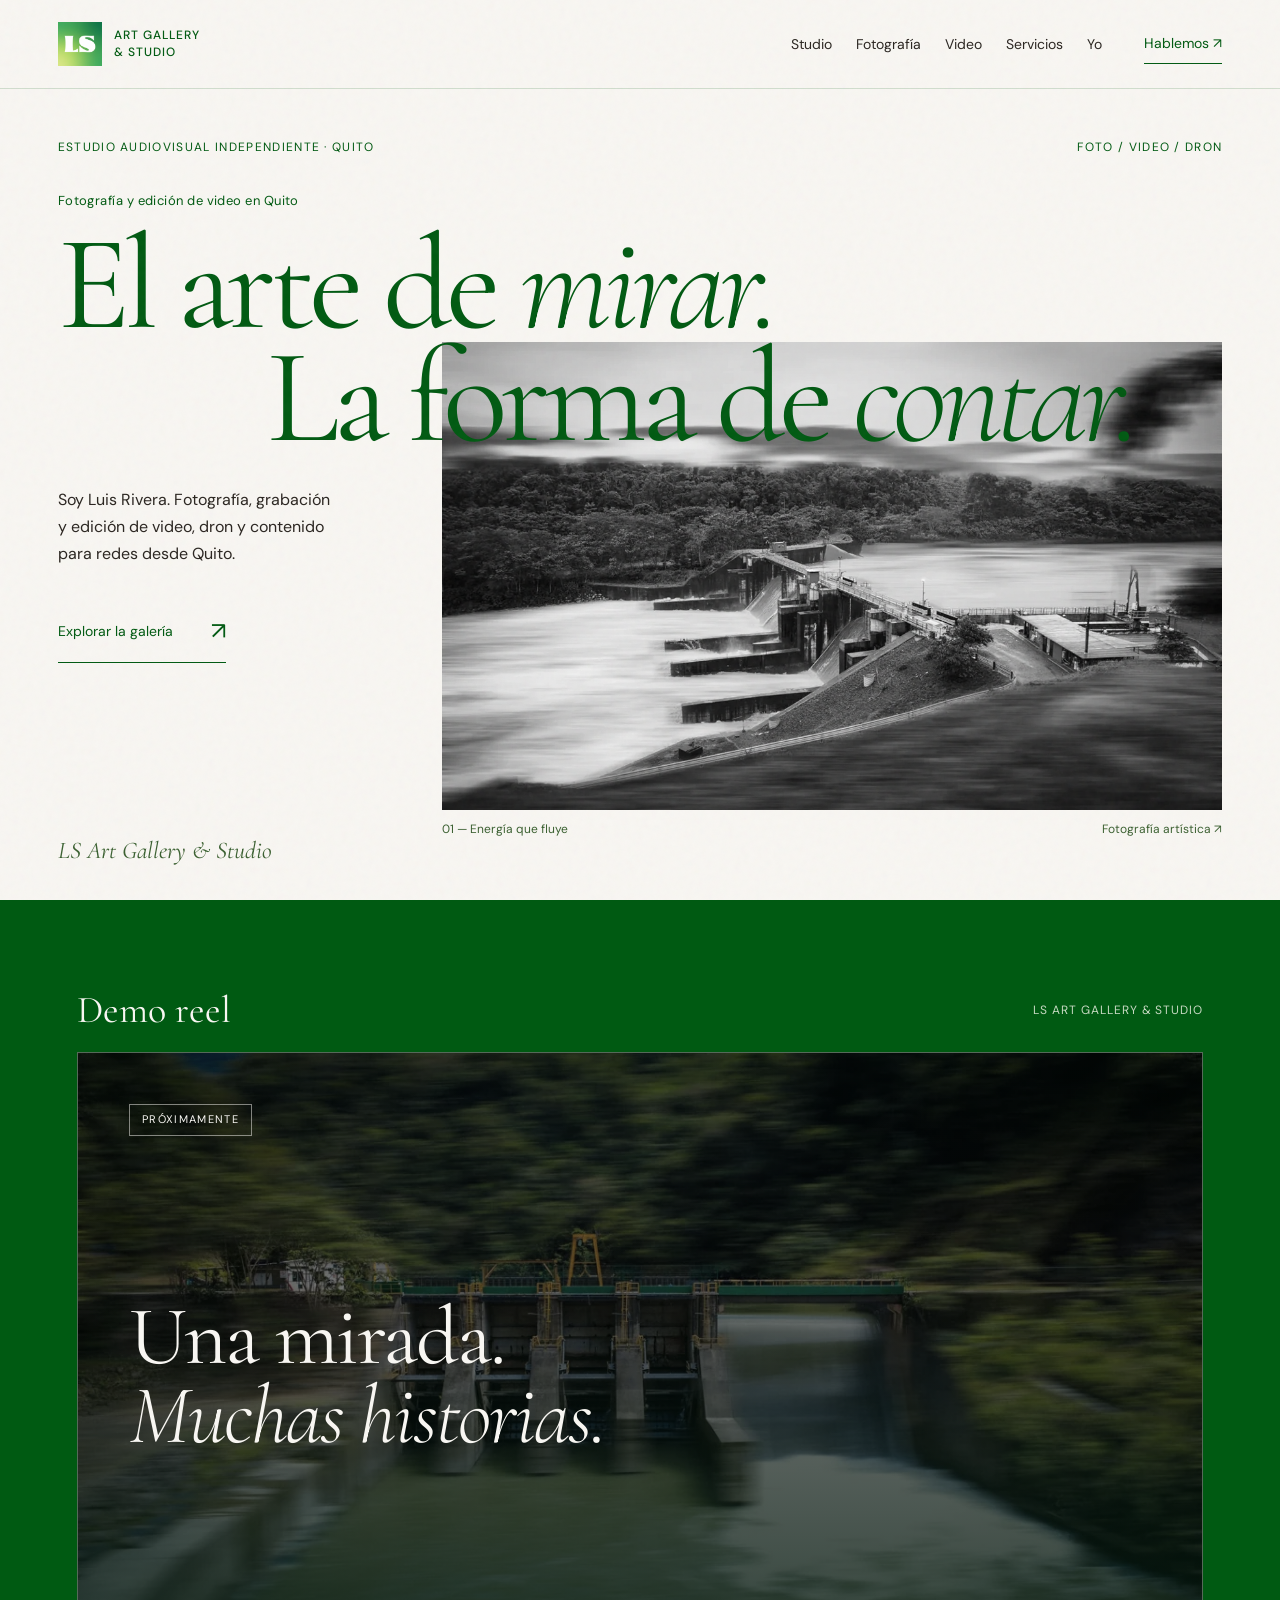
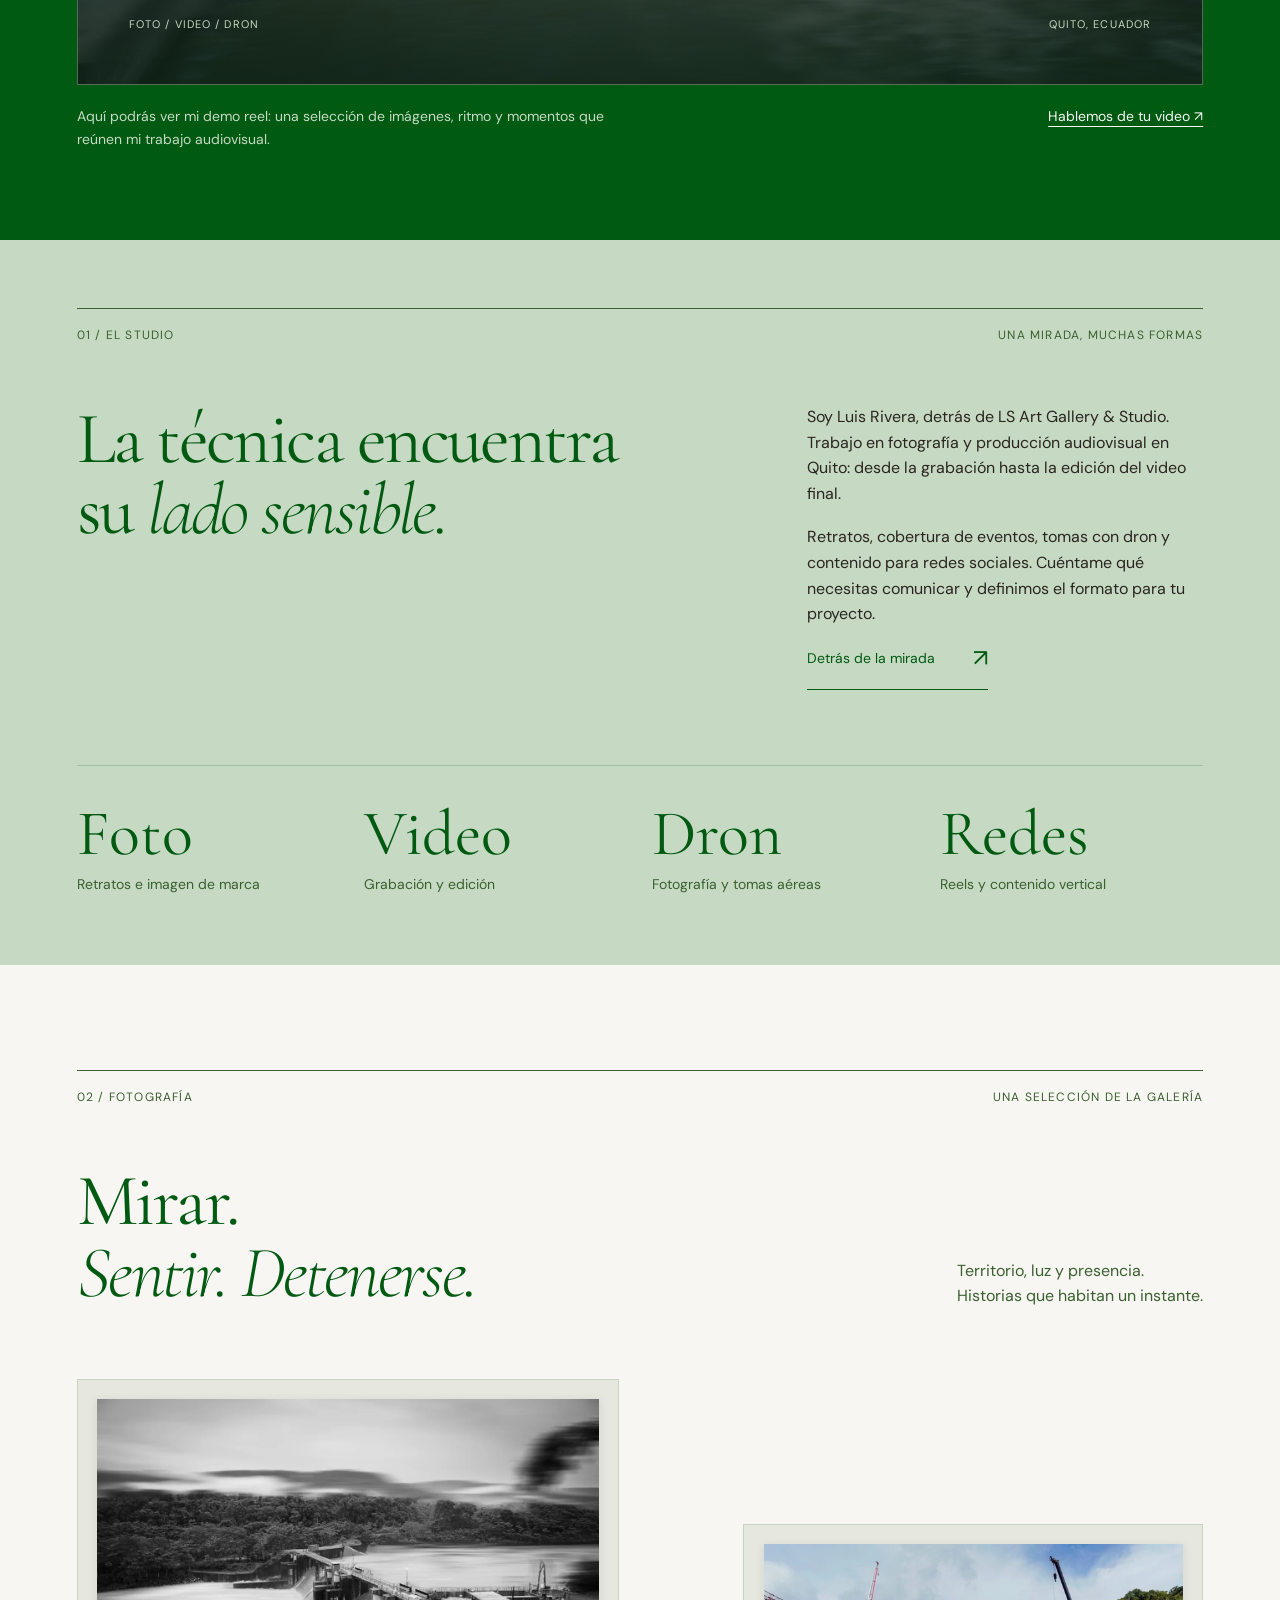
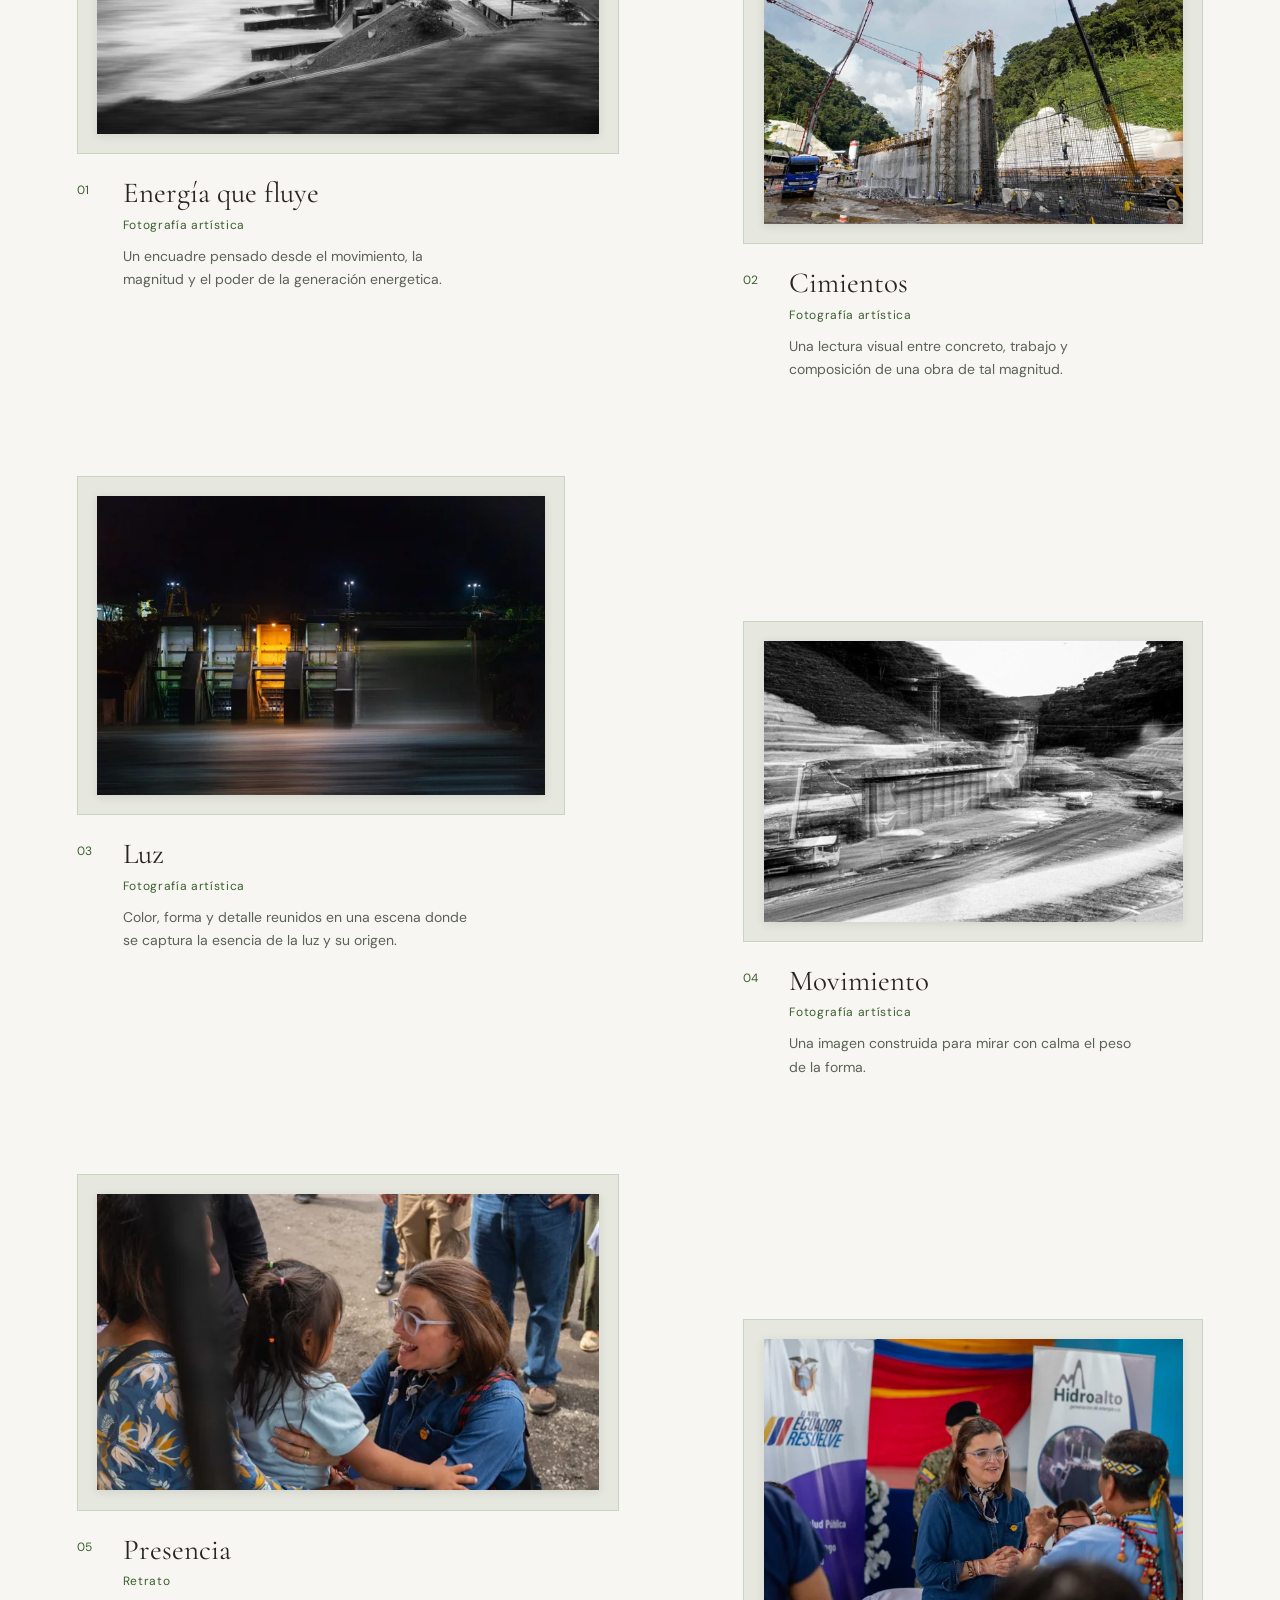
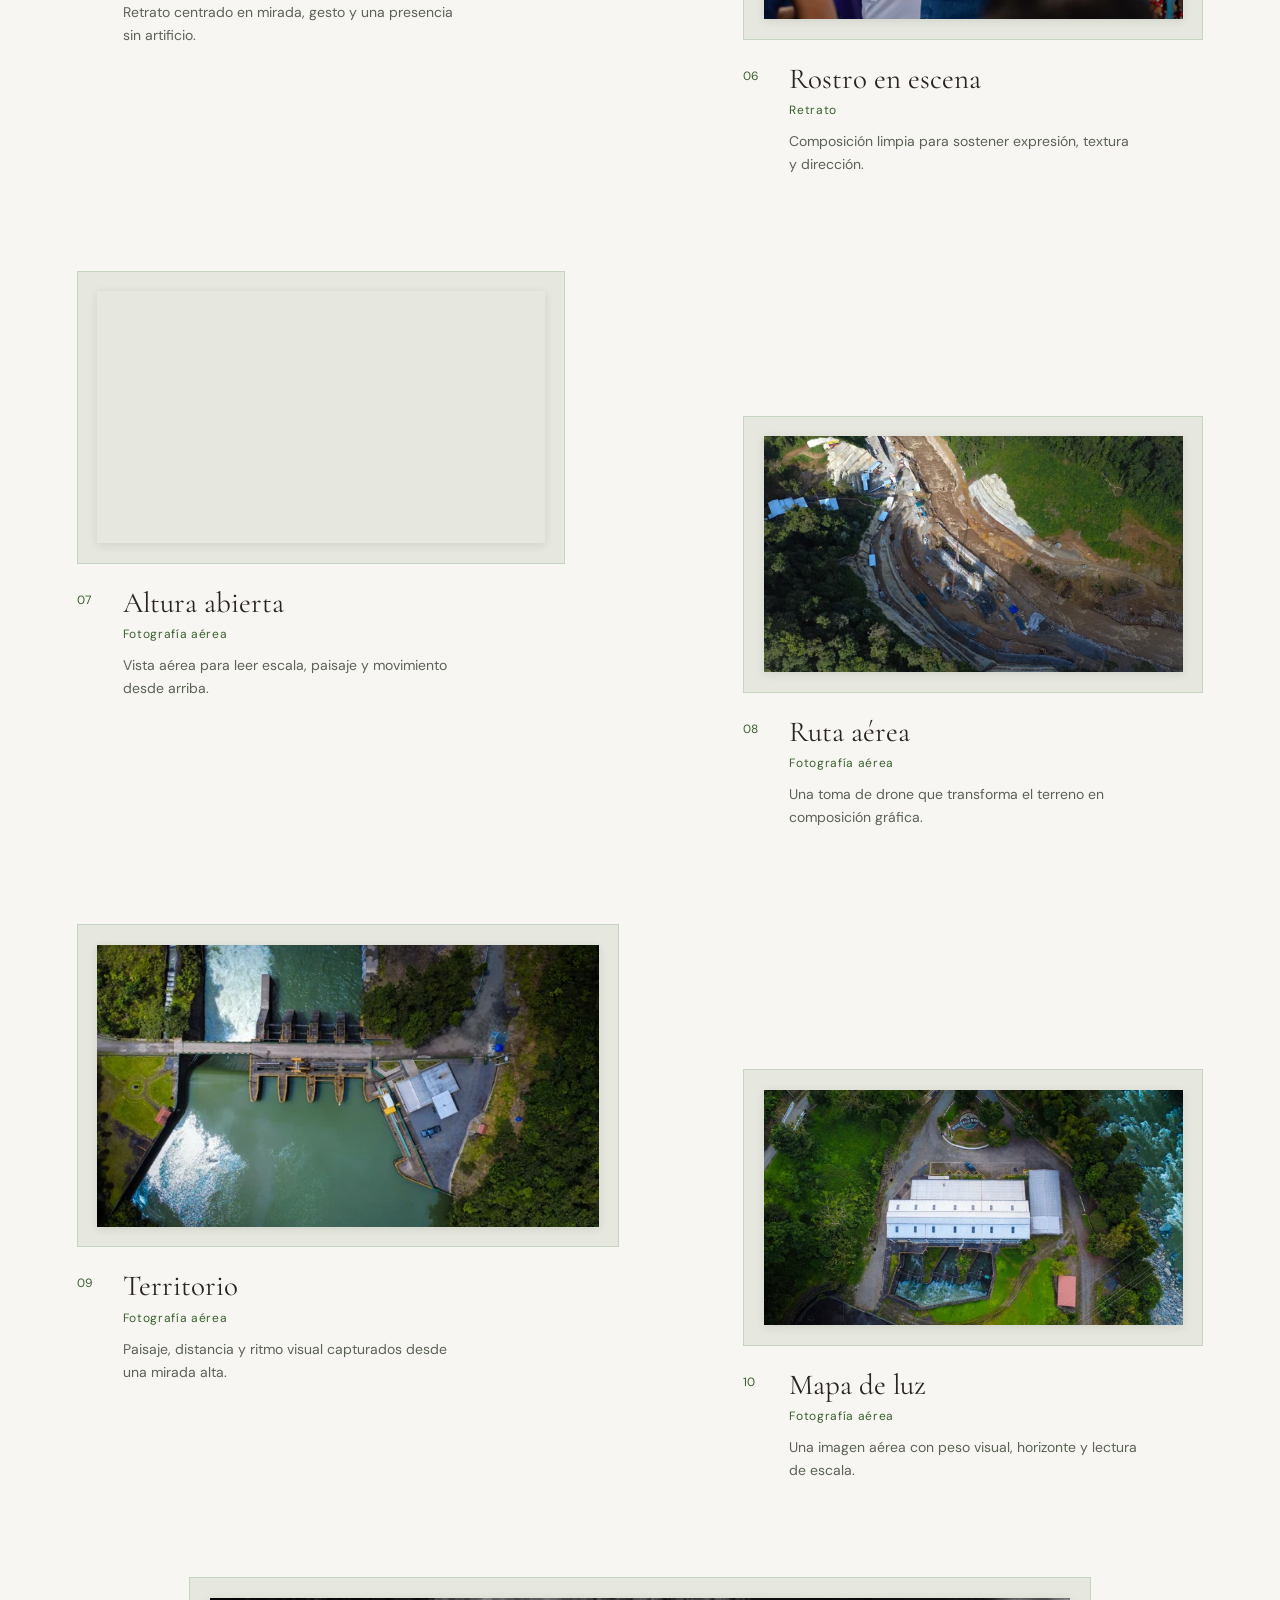
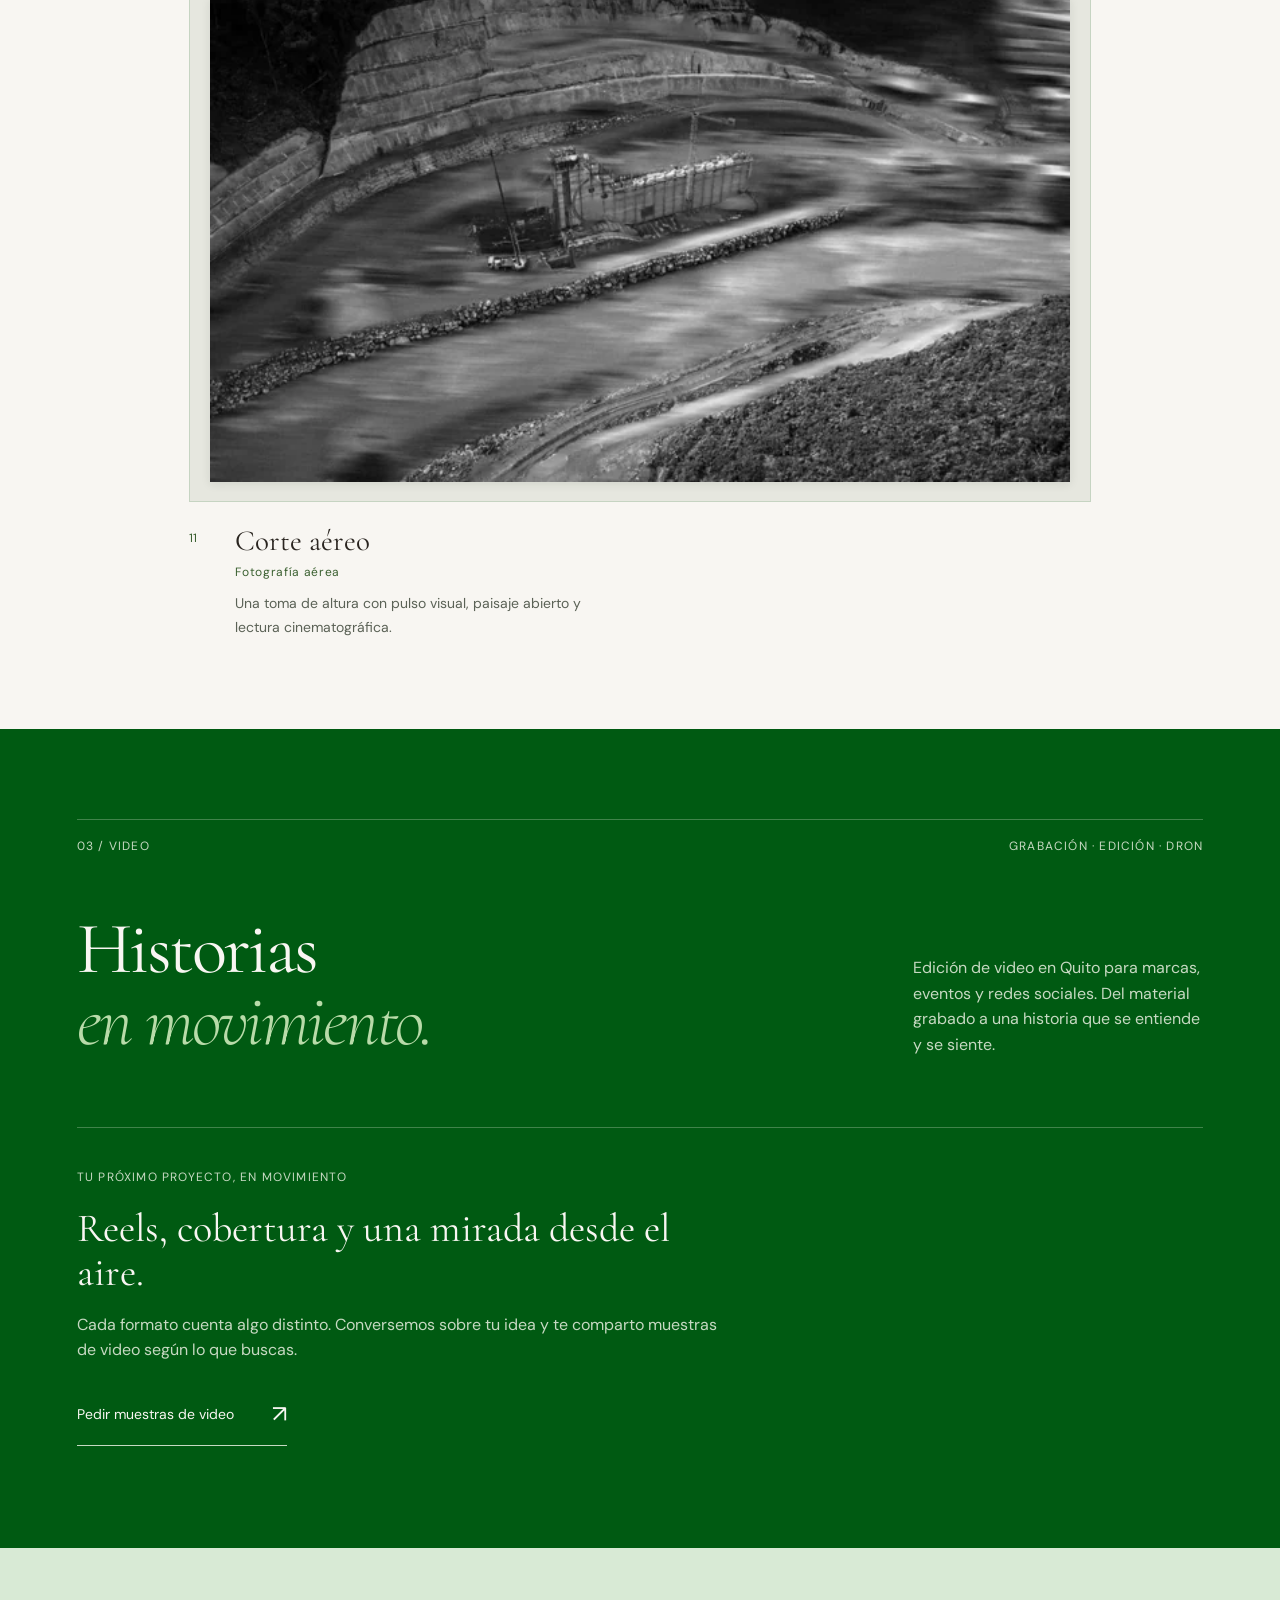
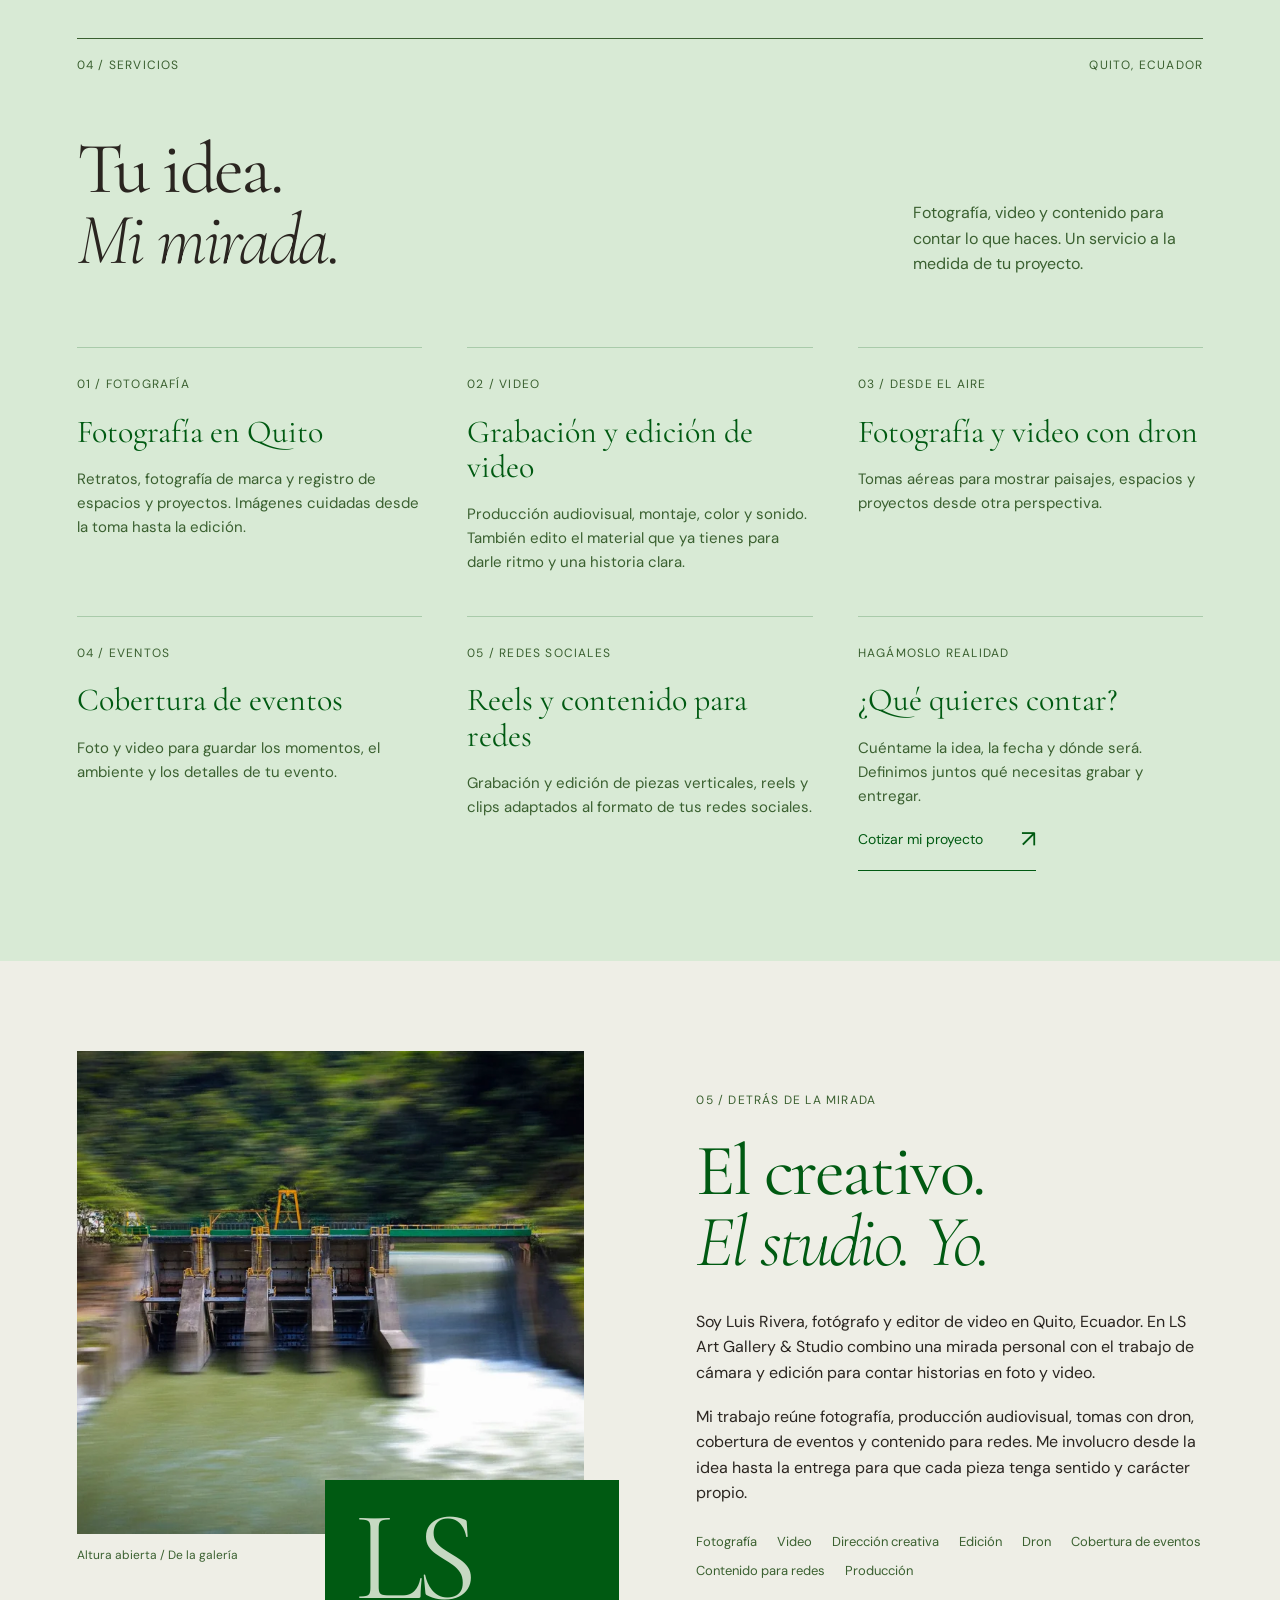
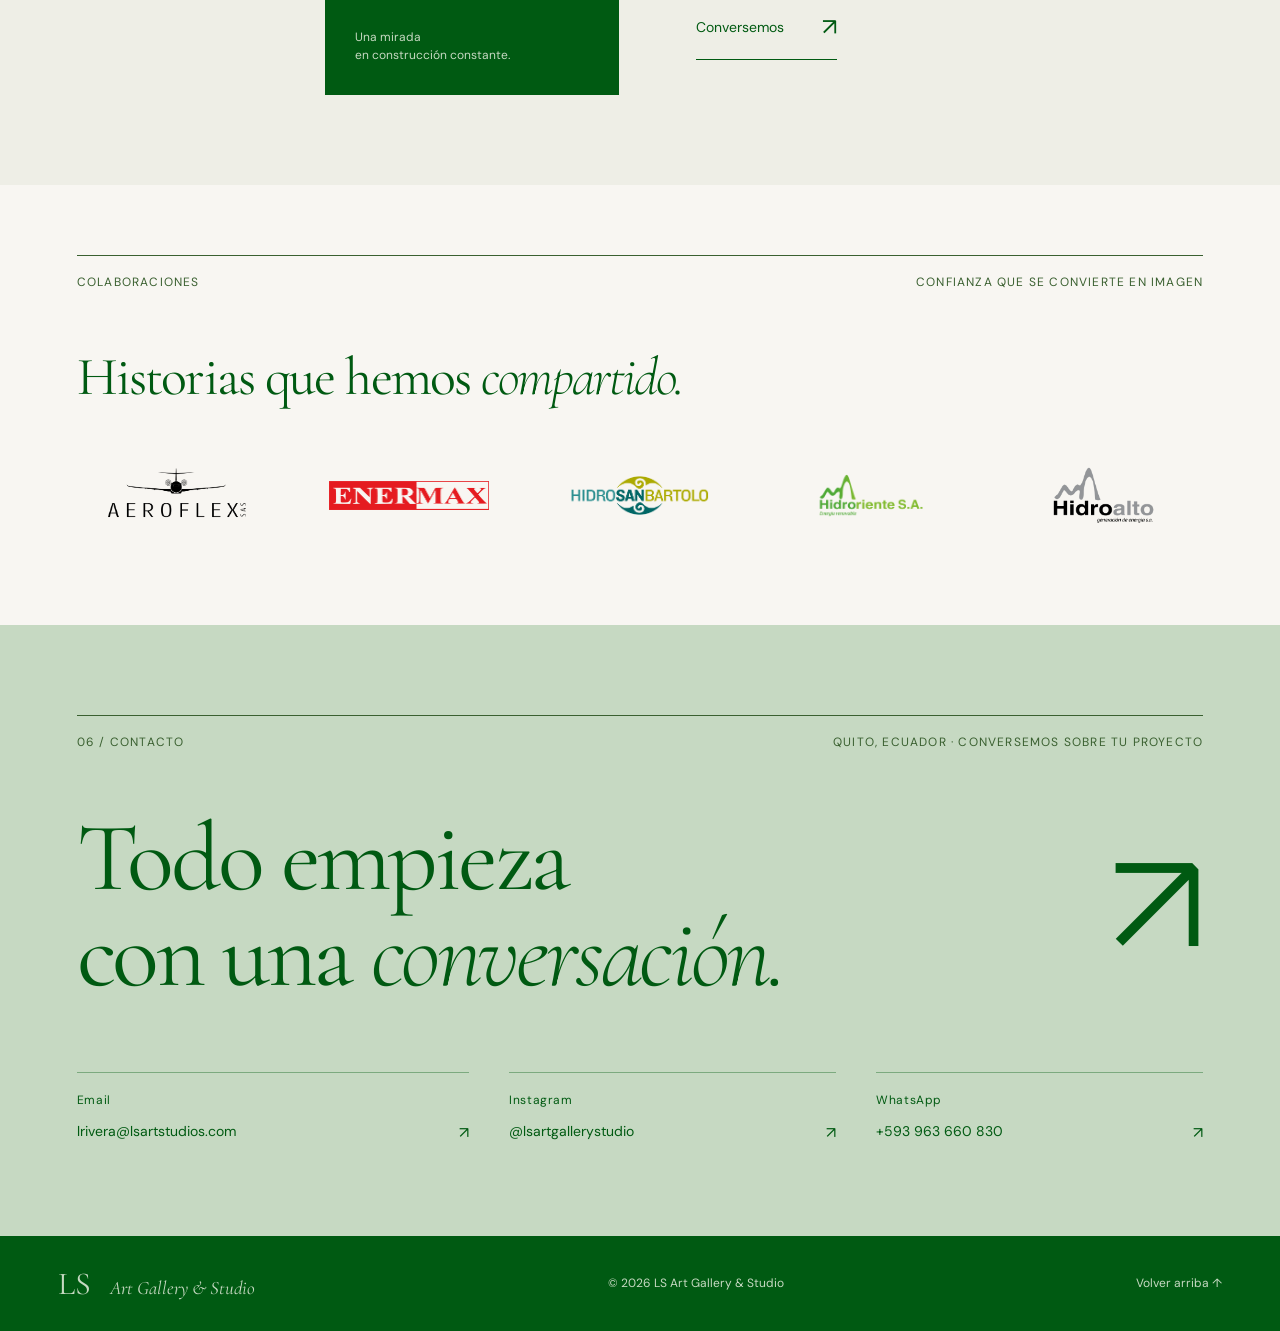
==== commit 70ab3a84: "Update audiovisual portfolio and feature demo reel below intro" ====
--- a/ls-final/index.html
+++ b/ls-final/index.html
@@ -4,36 +4,65 @@
 <meta charset="UTF-8"/>
 <meta name="viewport" content="width=device-width,initial-scale=1.0"/>
 <meta name="google-site-verification" content="XpFqSykNkZOobCgNBsXsGVSF9Mt09kRxh77N28MkaJw" />
-<title>LS Art Gallery & Studio</title>
-<meta name="description" content="LS Art Gallery & Studio — Producción audiovisual, fotografía, video, diseño e ilustración. Ecuador."/>
+<title>Editor de video y fotógrafo en Quito | LS Art Studio</title>
+<meta name="description" content="Luis Rivera: fotografía, grabación y edición de video en Quito. Tomas con dron, cobertura de eventos y contenido para redes sociales. Cotiza tu proyecto."/>
+<link rel="canonical" href="https://lsartstudios.com/">
+<meta name="robots" content="index,follow,max-image-preview:large">
+<meta property="og:type" content="website">
+<meta property="og:locale" content="es_EC">
+<meta property="og:site_name" content="LS Art Gallery &amp; Studio">
+<meta property="og:title" content="Editor de video y fotógrafo en Quito | LS Art Studio">
+<meta property="og:description" content="Luis Rivera: fotografía, grabación y edición de video en Quito. Tomas con dron, cobertura de eventos y contenido para redes sociales. Cotiza tu proyecto.">
+<meta property="og:url" content="https://lsartstudios.com/">
+<meta property="og:image" content="https://lsartstudios.com/ls-final/images/optimized/1-1800.webp">
+<meta property="og:image:alt" content="Fotografía de una central hidroeléctrica entre montañas, por LS Art Gallery &amp; Studio">
+<meta name="twitter:card" content="summary_large_image">
+<meta name="twitter:title" content="Editor de video y fotógrafo en Quito | LS Art Studio">
+<meta name="twitter:description" content="Luis Rivera: fotografía, grabación y edición de video en Quito. Tomas con dron, cobertura de eventos y contenido para redes sociales. Cotiza tu proyecto.">
+<meta name="twitter:image" content="https://lsartstudios.com/ls-final/images/optimized/1-1800.webp">
 <link rel="icon" type="image/png" href="images/logo.png">
 <link rel="apple-touch-icon" href="images/logo.png">
 <link rel="preconnect" href="https://fonts.googleapis.com">
 <link href="https://fonts.googleapis.com/css2?family=Cormorant+Garamond:ital,wght@0,300;0,400;0,600;1,300;1,400&family=DM+Sans:opsz,wght@9..40,300;9..40,400;9..40,500&display=swap" rel="stylesheet">
 <link rel="stylesheet" href="assets/gallery.css">
+<script type="application/ld+json">{"@context": "https://schema.org", "@graph": [{"@type": "ProfessionalService", "@id": "https://lsartstudios.com/#studio", "name": "LS Art Gallery & Studio", "url": "https://lsartstudios.com/", "description": "Luis Rivera: fotografía, grabación y edición de video en Quito. Tomas con dron, cobertura de eventos y contenido para redes sociales. Cotiza tu proyecto.", "image": "https://lsartstudios.com/ls-final/images/optimized/1-1800.webp", "telephone": "+593963660830", "email": "lrivera@lsartstudios.com", "areaServed": {"@type": "City", "name": "Quito"}, "founder": {"@type": "Person", "name": "Luis Rivera", "jobTitle": "Fotógrafo y editor de video"}, "sameAs": ["https://instagram.com/lsartgallerystudio"], "hasOfferCatalog": {"@type": "OfferCatalog", "name": "Servicios audiovisuales en Quito", "itemListElement": [{"@type": "Offer", "itemOffered": {"@type": "Service", "name": "Fotografía"}}, {"@type": "Offer", "itemOffered": {"@type": "Service", "name": "Grabación y edición de video"}}, {"@type": "Offer", "itemOffered": {"@type": "Service", "name": "Fotografía y video con dron"}}, {"@type": "Offer", "itemOffered": {"@type": "Service", "name": "Cobertura de eventos"}}, {"@type": "Offer", "itemOffered": {"@type": "Service", "name": "Contenido para redes sociales"}}]}}, {"@type": "WebSite", "@id": "https://lsartstudios.com/#website", "name": "LS Art Gallery & Studio", "url": "https://lsartstudios.com/", "inLanguage": "es-EC"}]}</script>
 </head>
 <body><a class="skip-link" href="#contenido">Saltar al contenido</a>
 <header id="nav"><a href="#inicio" class="nlogo" aria-label="LS Art Gallery & Studio, inicio"><img src="images/logo.png" alt="LS" width="44" height="44"><span class="brand-name">Art Gallery<br>&amp; Studio</span></a>
 <button class="menu-toggle" id="menu-toggle" aria-expanded="false" aria-controls="navigation">Menú <span aria-hidden="true">＋</span></button>
-<nav id="navigation" aria-label="Navegación principal"><a href="#studio">Studio</a><a href="#fotografia">Fotografía</a><a href="#video">Video</a><a href="#diseno">Diseño</a><a href="#proyectos">Proyectos</a><a href="#sobre-mi">Yo</a><a class="nav-contact" href="#contacto">Hablemos ↗</a></nav></header><main id="contenido"><section id="inicio" aria-labelledby="hero-title">
-<div class="gallery-kicker"><span>Estudio creativo independiente · Ecuador</span><span>Fotografía / Cine / Diseño</span></div>
-<h1 class="gallery-title" id="hero-title">El arte de <em>mirar.</em><span class="second-line">La forma de <em>contar.</em></span></h1>
-<figure class="hero-art"><button type="button" onclick="olb('photo','p1')" aria-label="Ampliar fotografía Energía que fluye"><img src="images/optimized/1-1800.webp" srcset="images/optimized/1-640.webp 640w, images/optimized/1-1200.webp 1200w, images/optimized/1-1800.webp 1800w" sizes="(max-width: 700px) 88vw, 61vw" alt="Fotografía en blanco y negro de una central hidroeléctrica entre montañas" fetchpriority="high" width="1600" height="1067"></button><figcaption><span>01 — Energía que fluye</span><span>Fotografía artística ↗</span></figcaption></figure>
-<div class="hero-note"><p>Imágenes que cuentan historias.<br>Un encuentro entre la mirada, la técnica y lo que nos mueve.</p><a class="gallery-link" href="#fotografia">Explorar la galería <span aria-hidden="true">↗</span></a></div>
+<nav id="navigation" aria-label="Navegación principal"><a href="#studio">Studio</a><a href="#fotografia">Fotografía</a><a href="#video">Video</a><a href="#servicios">Servicios</a><a href="#sobre-mi">Yo</a><a class="nav-contact" href="#contacto">Hablemos ↗</a></nav></header><main id="contenido"><section id="inicio" aria-labelledby="hero-title">
+<div class="gallery-kicker"><span>Estudio audiovisual independiente · Quito</span><span>Foto / Video / Dron</span></div>
+<h1 class="gallery-title" id="hero-title"><span class="hero-service">Fotografía y edición de video en Quito</span>El arte de <em>mirar.</em><span class="second-line">La forma de <em>contar.</em></span></h1>
+<figure class="hero-art"><button type="button" onclick="olb('photo','p1')" aria-label="Ampliar fotografía Energía que fluye"><img src="images/optimized/1-1800.webp" srcset="images/optimized/1-640.webp 640w, /ls-final/images/optimized/1-1200.webp 1200w, /ls-final/images/optimized/1-1800.webp 1800w" sizes="(max-width: 700px) 88vw, 61vw" alt="Fotografía en blanco y negro de una central hidroeléctrica entre montañas" fetchpriority="high" width="1600" height="1067"></button><figcaption><span>01 — Energía que fluye</span><span>Fotografía artística ↗</span></figcaption></figure>
+<div class="hero-note"><p>Soy Luis Rivera. Fotografía, grabación y edición de video, dron y contenido para redes desde Quito.</p><a class="gallery-link" href="#fotografia">Explorar la galería <span aria-hidden="true">↗</span></a></div>
 <p class="hero-index">LS Art Gallery &amp; Studio</p>
 </section>
+<section id="demo-reel" class="reel-section video-section section-pad" aria-labelledby="reel-title"><div class="demo-reel">
+<div class="reel-heading"><h2 id="reel-title">Demo reel</h2><span>LS Art Gallery &amp; Studio</span></div>
+<div class="reel-screen" id="reel-screen">
+<img src="images/optimized/Drone-1200.webp" alt="Vista aérea del paisaje, fotografía de LS Art Gallery &amp; Studio" width="1200" height="800" loading="lazy">
+<div class="reel-cover" id="reel-cover"><span class="reel-status">Próximamente</span><p class="reel-title">Una mirada.<br><em>Muchas historias.</em></p><div class="reel-bottom"><span>Foto / Video / Dron</span><span>Quito, Ecuador</span></div></div>
+</div>
+<div class="reel-caption"><p id="reel-description">Aquí podrás ver mi demo reel: una selección de imágenes, ritmo y momentos que reúnen mi trabajo audiovisual.</p><a href="https://wa.me/593963660830?text=Hola%20Luis%2C%20me%20interesa%20conocer%20tu%20trabajo%20audiovisual." target="_blank" rel="noopener noreferrer">Hablemos de tu video ↗</a></div>
+</div></section>
 <section id="studio" class="studio section-pad" aria-labelledby="studio-title">
 <div class="section-label"><span>01 / El studio</span><span>Una mirada, muchas formas</span></div>
-<div class="studio-intro"><h2 id="studio-title">La técnica encuentra<br>su <em>lado sensible.</em></h2><div><p>Somos LS Art Gallery &amp; Studio. Un estudio creativo especializado en producción audiovisual, arte y contenido visual.</p><p>Cada proyecto es una historia que merece ser contada con precisión y alma.</p><a class="gallery-link" href="#sobre-mi">Detrás de la mirada <span aria-hidden="true">↗</span></a></div></div>
-<div class="studio-stats"><div><strong>120</strong><span>Proyectos</span></div><div><strong>5</strong><span>Años de experiencia</span></div><div><strong>80</strong><span>Clientes felices</span></div><div><strong>04</strong><span>Disciplinas</span></div></div>
+<div class="studio-intro"><h2 id="studio-title">La técnica encuentra<br>su <em>lado sensible.</em></h2><div><p>Soy Luis Rivera, detrás de LS Art Gallery &amp; Studio. Trabajo en fotografía y producción audiovisual en Quito: desde la grabación hasta la edición del video final.</p><p>Retratos, cobertura de eventos, tomas con dron y contenido para redes sociales. Cuéntame qué necesitas comunicar y definimos el formato para tu proyecto.</p><a class="gallery-link" href="#sobre-mi">Detrás de la mirada <span aria-hidden="true">↗</span></a></div></div>
+<div class="studio-stats"><div><strong>Foto</strong><span>Retratos e imagen de marca</span></div><div><strong>Video</strong><span>Grabación y edición</span></div><div><strong>Dron</strong><span>Fotografía y tomas aéreas</span></div><div><strong>Redes</strong><span>Reels y contenido vertical</span></div></div>
 </section>
 <section id="fotografia" class="photo-section section-pad" aria-labelledby="photo-title"><div class="section-label"><span>02 / Fotografía</span><span>Una selección de la galería</span></div><div class="section-heading"><h2 id="photo-title">Mirar.<br><em>Sentir. Detenerse.</em></h2><p>Territorio, luz y presencia.<br>Historias que habitan un instante.</p></div><div class="photo-grid" id="pgrid"></div><noscript><p>Activa JavaScript para recorrer las fichas de la galería.</p><img src="images/1.jpeg" alt="Energía que fluye" width="800"></noscript></section>
-<section id="video" class="video-section section-pad" aria-labelledby="video-title"><div class="section-label"><span>03 / Producción audiovisual</span><span>Dirección · Producción · Edición</span></div><div class="section-heading"><h2 id="video-title">Historias<br><em>en movimiento.</em></h2><p>Desde cortos creativos hasta producciones comerciales. Movimiento, emoción y narrativa visual.</p></div><div class="video-list" id="vgrid"></div></section>
-<section id="diseno" class="design-section section-pad" aria-labelledby="design-title"><div class="section-label"><span>04 / Diseño &amp; ilustración</span><span>Ideas con carácter propio</span></div><div class="design-layout"><div class="design-intro"><h2 id="design-title">Dar forma<br>a una <em>idea.</em></h2><p>Branding, diseño gráfico e ilustración. Un lenguaje visual para cada historia.</p><span class="discipline-note">Identidad / Forma / Expresión</span></div><div id="dgrid" class="design-list"></div></div></section>
-<section id="proyectos" class="projects-section section-pad" aria-labelledby="projects-title"><div class="section-label"><span>05 / Proyectos</span><span>Del concepto a la experiencia</span></div><div class="section-heading"><h2 id="projects-title">Ideas que<br><em>cobran vida.</em></h2><p>Desarrollos digitales, plataformas y experiencias que conectan imagen, diseño y tecnología.</p></div><div id="plist" class="project-list"></div></section>
-<section id="sobre-mi" class="about-section section-pad" aria-labelledby="about-title"><div class="about-art"><img src="images/optimized/Drone-1200.webp" alt="Una mirada aérea al paisaje y la arquitectura de una central hidroeléctrica" width="1200" height="800" loading="lazy"><span class="art-caption">Altura abierta / De la galería</span><div class="studio-mark" aria-hidden="true">LS<span>Una mirada<br>en construcción constante.</span></div></div><div class="about-copy"><span class="eyebrow">06 / Detrás de la mirada</span><h2 id="about-title">El creativo.<br><em>El studio. Yo.</em></h2><p>Productor audiovisual apasionado por el arte visual en todas sus formas. Fundador de LS Art Gallery &amp; Studio, un espacio donde la creatividad, la técnica y el alma se combinan para crear contenido que trasciende.</p><p>Con experiencia en fotografía, producción de video, diseño gráfico e ilustración, ofrezco una visión integral del mundo visual. Cada proyecto es una oportunidad de contar algo auténtico.</p><div class="skills"><span>Fotografía</span><span>Video</span><span>Dirección creativa</span><span>Edición</span><span>Diseño gráfico</span><span>Ilustración</span><span>Producción</span></div><a class="gallery-link" href="#contacto">Conversemos <span aria-hidden="true">↗</span></a></div></section>
+<section id="video" class="video-section section-pad" aria-labelledby="video-title"><div class="section-label"><span>03 / Video</span><span>Grabación · Edición · Dron</span></div><div class="section-heading"><h2 id="video-title">Historias<br><em>en movimiento.</em></h2><p>Edición de video en Quito para marcas, eventos y redes sociales. Del material grabado a una historia que se entiende y se siente.</p></div><div class="video-list" id="vgrid"></div><div id="video-empty" class="video-empty"><p class="eyebrow">Tu próximo proyecto, en movimiento</p><h3>Reels, cobertura y una mirada desde el aire.</h3><p>Cada formato cuenta algo distinto. Conversemos sobre tu idea y te comparto muestras de video según lo que buscas.</p><a class="gallery-link" href="https://wa.me/593963660830?text=Hola%20Luis%2C%20quisiera%20ver%20muestras%20de%20tus%20videos." target="_blank" rel="noopener noreferrer">Pedir muestras de video <span aria-hidden="true">↗</span></a></div></section>
+<section id="servicios" class="design-section section-pad" aria-labelledby="services-title"><div class="section-label"><span>04 / Servicios</span><span>Quito, Ecuador</span></div><div class="section-heading"><h2 id="services-title">Tu idea.<br><em>Mi mirada.</em></h2><p>Fotografía, video y contenido para contar lo que haces. Un servicio a la medida de tu proyecto.</p></div><div class="services-grid">
+<article><span class="eyebrow">01 / Fotografía</span><h3>Fotografía en Quito</h3><p>Retratos, fotografía de marca y registro de espacios y proyectos. Imágenes cuidadas desde la toma hasta la edición.</p></article>
+<article><span class="eyebrow">02 / Video</span><h3>Grabación y edición de video</h3><p>Producción audiovisual, montaje, color y sonido. También edito el material que ya tienes para darle ritmo y una historia clara.</p></article>
+<article><span class="eyebrow">03 / Desde el aire</span><h3>Fotografía y video con dron</h3><p>Tomas aéreas para mostrar paisajes, espacios y proyectos desde otra perspectiva.</p></article>
+<article><span class="eyebrow">04 / Eventos</span><h3>Cobertura de eventos</h3><p>Foto y video para guardar los momentos, el ambiente y los detalles de tu evento.</p></article>
+<article><span class="eyebrow">05 / Redes sociales</span><h3>Reels y contenido para redes</h3><p>Grabación y edición de piezas verticales, reels y clips adaptados al formato de tus redes sociales.</p></article>
+<article class="service-contact"><span class="eyebrow">Hagámoslo realidad</span><h3>¿Qué quieres contar?</h3><p>Cuéntame la idea, la fecha y dónde será. Definimos juntos qué necesitas grabar y entregar.</p><a class="gallery-link" href="#contacto">Cotizar mi proyecto <span aria-hidden="true">↗</span></a></article>
+</div></section>
+<section id="sobre-mi" class="about-section section-pad" aria-labelledby="about-title"><div class="about-art"><img src="images/optimized/Drone-1200.webp" alt="Una mirada aérea al paisaje y la arquitectura de una central hidroeléctrica" width="1200" height="800" loading="lazy"><span class="art-caption">Altura abierta / De la galería</span><div class="studio-mark" aria-hidden="true">LS<span>Una mirada<br>en construcción constante.</span></div></div><div class="about-copy"><span class="eyebrow">05 / Detrás de la mirada</span><h2 id="about-title">El creativo.<br><em>El studio. Yo.</em></h2><p>Soy Luis Rivera, fotógrafo y editor de video en Quito, Ecuador. En LS Art Gallery &amp; Studio combino una mirada personal con el trabajo de cámara y edición para contar historias en foto y video.</p><p>Mi trabajo reúne fotografía, producción audiovisual, tomas con dron, cobertura de eventos y contenido para redes. Me involucro desde la idea hasta la entrega para que cada pieza tenga sentido y carácter propio.</p><div class="skills"><span>Fotografía</span><span>Video</span><span>Dirección creativa</span><span>Edición</span><span>Dron</span><span>Cobertura de eventos</span><span>Contenido para redes</span><span>Producción</span></div><a class="gallery-link" href="#contacto">Conversemos <span aria-hidden="true">↗</span></a></div></section>
 <section id="clientes" class="clients-section section-pad" aria-labelledby="clients-title"><div class="section-label"><span>Colaboraciones</span><span>Confianza que se convierte en imagen</span></div><h2 id="clients-title">Historias que hemos <em>compartido.</em></h2><div class="client-logos"><div class="client-logo"><img src="images/Aeroflex.png" alt="Aeroflex" loading="lazy" width="200" height="85"></div><div class="client-logo"><img src="images/client-enermax.png" alt="Enermax S.A." loading="lazy" width="200" height="85"></div><div class="client-logo"><img src="images/client-hidrosanbartolo.png" alt="Hidrosanbartolo" loading="lazy" width="200" height="85"></div><div class="client-logo"><img src="images/Hidroriente.png" alt="Hidroriente S.A." loading="lazy" width="200" height="85"></div><div class="client-logo"><img src="images/client-hidroalto.png" alt="Hidroalto Generación de Energía S.A." loading="lazy" width="200" height="85"></div></div></section>
-<section id="contacto" class="contact-section section-pad" aria-labelledby="contact-title"><div class="section-label"><span>07 / Contacto</span><span>Ecuador · Disponible para colaboraciones</span></div><div class="contact-heading"><h2 id="contact-title">Todo empieza<br>con una <em>conversación.</em></h2><a class="contact-arrow" href="mailto:lrivera@lsartstudios.com" aria-label="Escribir un correo a LS Art Gallery & Studio">↗</a></div><div class="contact-links"><a href="mailto:lrivera@lsartstudios.com"><span>Email</span><strong>lrivera@lsartstudios.com</strong><span aria-hidden="true">↗</span></a><a href="https://instagram.com/lsartgallerystudio" target="_blank" rel="noopener noreferrer"><span>Instagram</span><strong>@lsartgallerystudio</strong><span aria-hidden="true">↗</span></a><a href="https://wa.me/593963660830" target="_blank" rel="noopener noreferrer"><span>WhatsApp</span><strong>+593 963 660 830</strong><span aria-hidden="true">↗</span></a></div></section>
+<section id="contacto" class="contact-section section-pad" aria-labelledby="contact-title"><div class="section-label"><span>06 / Contacto</span><span>Quito, Ecuador · Conversemos sobre tu proyecto</span></div><div class="contact-heading"><h2 id="contact-title">Todo empieza<br>con una <em>conversación.</em></h2><a class="contact-arrow" href="mailto:lrivera@lsartstudios.com" aria-label="Escribir un correo a LS Art Gallery & Studio">↗</a></div><div class="contact-links"><a href="mailto:lrivera@lsartstudios.com"><span>Email</span><strong>lrivera@lsartstudios.com</strong><span aria-hidden="true">↗</span></a><a href="https://instagram.com/lsartgallerystudio" target="_blank" rel="noopener noreferrer"><span>Instagram</span><strong>@lsartgallerystudio</strong><span aria-hidden="true">↗</span></a><a href="https://wa.me/593963660830" target="_blank" rel="noopener noreferrer"><span>WhatsApp</span><strong>+593 963 660 830</strong><span aria-hidden="true">↗</span></a></div></section>
 </main><footer><a class="footer-brand" href="#inicio">LS <em>Art Gallery &amp; Studio</em></a><p>© 2026 LS Art Gallery &amp; Studio</p><a href="#inicio">Volver arriba ↑</a></footer>
 <dialog id="art-dialog" aria-labelledby="dialog-title"><div class="dialog-toolbar"><span id="dialog-count"></span><button id="dialog-close" type="button" aria-label="Cerrar ficha">Cerrar ×</button></div><div id="dialog-content"></div><div class="dialog-navigation"><button id="dialog-prev" type="button">← Anterior</button><button id="dialog-next" type="button">Siguiente →</button></div></dialog>
 <script src="assets/portfolio-data.js"></script><script src="assets/gallery.js"></script>
--- a/ls-final/assets/gallery.css
+++ b/ls-final/assets/gallery.css
@@ -15,7 +15,7 @@
 @media(max-width:700px){#nav,#nav.sc{padding:18px 6%}.nlinks{display:none}.hbg{display:flex;padding:12px}.brand-name{display:block}#inicio{height:auto;max-height:none;min-height:0;padding:118px 6% 30px}.gallery-kicker{font-size:12px}.gallery-kicker span:last-child{display:none}.gallery-title{font-size:clamp(65px,13vw,94px);margin:25px 0 28px}.gallery-title .second-line{margin-left:9%}.hero-art{position:relative;inset:auto;width:100%;height:auto}.hero-art button{aspect-ratio:1.24}.hero-art figcaption{font-size:12px}.hero-note{position:relative;inset:auto;width:100%;max-width:none;margin-top:35px}.hero-note p{margin-bottom:12px;max-width:340px}.hero-index{position:static;margin-top:35px}#mob{z-index:999}#nav{z-index:1000}.hbg{position:relative}}
 /* Exhibition rooms */
 .studio{background:var(--cream);padding-top:68px;padding-bottom:70px}.studio-intro{display:grid;grid-template-columns:1.5fr 1fr;gap:12%;align-items:start}.studio-intro h2{color:var(--accent2)}.studio-intro p+p{margin-top:18px}.studio-stats{margin-top:75px;border-top:1px solid #005a1230;display:grid;grid-template-columns:repeat(4,1fr);padding-top:30px;gap:24px}.studio-stats div{display:flex;flex-direction:column}.studio-stats strong{font:400 64px/1.2 var(--disp);color:var(--accent2)}.studio-stats span{font-size:14px;color:var(--muted)}
-.photo-section{padding-top:105px}.photo-section h2{color:var(--accent2)}.photo-grid{display:grid;grid-template-columns:1.18fr 1fr;column-gap:11%;row-gap:95px;align-items:start}.photo-card:nth-child(even){padding-top:145px}.photo-card:nth-child(4n+3){max-width:90%}.photo-card:last-child{grid-column:1/-1;max-width:80%;width:100%;justify-self:center;padding-top:0}.photo-frame{display:block;border:0;background:#e6e7df;padding:20px;width:100%;cursor:zoom-in;position:relative}.photo-frame::after{content:'↗';position:absolute;right:29px;bottom:28px;color:white;background:var(--accent2);width:36px;height:36px;display:grid;place-items:center;opacity:0;transition:opacity .25s,transform .25s;transform:translateY(5px)}.photo-frame:hover::after,.photo-frame:focus-visible::after{opacity:1;transform:none}.photo-frame img{width:100%;height:auto;aspect-ratio:1.5;object-fit:cover;box-shadow:0 2px 9px #1929191a;transition:filter .3s}.photo-frame:hover img{filter:brightness(1.03)}.photo-card:nth-child(4n+2) .photo-frame{background:#d8ead5;padding:28px}.photo-card:nth-child(4n+3) .photo-frame{background:transparent;padding:0}.photo-card:nth-child(5) .photo-frame img,.photo-card:nth-child(6) .photo-frame img{aspect-ratio:1.12;object-fit:contain;background:var(--off)}.photo-plaque{display:grid;grid-template-columns:32px 1fr;gap:14px;margin-top:22px}.photo-number{font-size:12px;color:var(--muted);padding-top:5px}.photo-plaque h3{font:400 29px/1.15 var(--disp)}.photo-category{font-size:12px;color:var(--muted);display:block;margin:6px 0 10px;letter-spacing:.055em}.photo-plaque p{font-size:14px;line-height:1.65;max-width:350px;color:#5b6256}
+.photo-section{padding-top:105px}.photo-section h2{color:var(--accent2)}.photo-grid{display:grid;grid-template-columns:1.18fr 1fr;column-gap:11%;row-gap:95px;align-items:start}.photo-card:nth-child(even){padding-top:145px}.photo-card:nth-child(4n+3){max-width:90%}.photo-card:last-child{grid-column:1/-1;max-width:80%;width:100%;justify-self:center;padding-top:0}.photo-frame{display:block;border:0;background:#e6e7df;padding:20px;width:100%;cursor:zoom-in;position:relative}.photo-frame::after{content:'↗';position:absolute;right:29px;bottom:28px;color:white;background:var(--accent2);width:36px;height:36px;display:grid;place-items:center;opacity:0;transition:opacity .25s,transform .25s;transform:translateY(5px)}.photo-frame:hover::after,.photo-frame:focus-visible::after{opacity:1;transform:none}.photo-frame img{width:100%;height:auto;object-fit:contain;box-shadow:0 2px 9px #1929191a;transition:filter .3s}.photo-frame:hover img{filter:brightness(1.03)}.photo-plaque{display:grid;grid-template-columns:32px 1fr;gap:14px;margin-top:22px}.photo-number{font-size:12px;color:var(--muted);padding-top:5px}.photo-plaque h3{font:400 29px/1.15 var(--disp)}.photo-category{font-size:12px;color:var(--muted);display:block;margin:6px 0 10px;letter-spacing:.055em}.photo-plaque p{font-size:14px;line-height:1.65;max-width:350px;color:#5b6256}
 .video-section{background:var(--accent2);color:var(--off);position:relative}.video-section .section-label{color:var(--cream);border-color:#c6d9c252}.video-section .section-heading p{color:var(--cream)}.video-section h2 em{color:#b8dba9}.video-list{border-top:1px solid #c6d9c252}.video-card{display:grid;grid-template-columns:50px 1fr auto;gap:28px;align-items:center;width:100%;padding:28px 0;border:0;border-bottom:1px solid #c6d9c252;background:transparent;color:var(--off);text-align:left;transition:padding .25s,background .25s}.video-card:hover{padding-left:18px;padding-right:18px;background:#ffffff08}.work-no{font:italic 26px var(--disp);color:#b8dba9}.video-card h3{font:400 clamp(25px,2.8vw,39px)/1.18 var(--disp);margin-bottom:7px}.video-card .work-meta{font-size:12px;color:var(--cream);letter-spacing:.07em}.work-action{font-size:14px;white-space:nowrap}.work-action span{font-size:24px;margin-left:22px}
 .design-section{background:#d8ead5}.design-layout{display:grid;grid-template-columns:1fr 1.1fr;gap:10%}.design-intro h2{color:var(--accent2)}.design-intro p{max-width:280px;margin-top:28px;color:var(--muted)}.discipline-note{display:block;font:italic 24px var(--disp);color:var(--accent2);margin-top:56px}.design-card{padding:25px 0;border:0;border-bottom:1px solid #005a1238;background:transparent;width:100%;text-align:left;display:grid;grid-template-columns:35px 1fr 24px;gap:18px;align-items:center}.design-card:first-child{padding-top:0}.design-card .work-no{color:var(--muted);font-size:20px}.design-card h3{font:400 32px/1.15 var(--disp)}.design-card small{display:block;color:var(--muted);font-size:12px;margin-top:6px}.design-card:hover h3{color:var(--accent2)}
 .projects-section h2{color:var(--accent2)}.project-list{border-top:1px solid #005a1238}.project-card{display:grid;grid-template-columns:70px 1.2fr 1fr 35px;align-items:center;text-align:left;gap:24px;border:0;border-bottom:1px solid #005a1238;background:transparent;padding:30px 0;width:100%}.project-card .work-no{color:var(--muted);font-size:20px}.project-card h3{font:400 31px/1.15 var(--disp);transition:color .2s}.project-card:hover h3{color:var(--accent)}.project-card .project-sub{font-size:13px;color:var(--muted)}.project-arrow{font-size:26px;color:var(--accent2)}
@@ -26,5 +26,43 @@
 @media(min-width:1800px){.section-pad{padding-left:max(6%,calc((100vw - 1560px)/2));padding-right:max(6%,calc((100vw - 1560px)/2))}}
 @media(max-width:1100px){#navigation{gap:16px}#navigation .nav-contact{margin-left:0}#navigation a{font-size:13px}.brand-name{display:none}.section-pad{padding:70px 5%}.photo-grid{column-gap:7%;row-gap:65px}.studio-intro{gap:7%}.project-card{grid-template-columns:40px 1.2fr 1fr 25px}.about-section{gap:8%}.studio-mark{right:-15px}.contact-links{gap:20px}.client-logos{gap:22px}.section-label{margin-bottom:45px}}
 @media(max-width:800px){#navigation{gap:12px}#navigation a{font-size:12px}.section-heading{gap:35px}.section-heading p{max-width:220px}.project-card{grid-template-columns:30px 1fr 25px}.project-sub{grid-column:2;grid-row:2}.project-arrow{grid-column:3;grid-row:1/3}.project-card{row-gap:10px}.photo-card:nth-child(even){padding-top:100px}.about-section{gap:7%}.studio-mark{width:65%}.contact-links{grid-template-columns:1fr}.contact-links a{grid-template-columns:120px 1fr auto}.contact-links a>span:first-child{grid-column:auto}.client-logos{gap:20px}.design-layout{gap:7%}.design-card h3{font-size:28px}}
-@media(max-width:700px){html{scroll-padding-top:20px}.brand-name{display:block}#nav{z-index:20}.menu-toggle{display:flex;gap:12px;align-items:center;padding:10px 0;border:0;background:transparent;color:var(--accent2);font-size:14px;min-height:44px}.menu-toggle span{font-size:24px}#navigation{display:none;position:absolute;top:80px;left:0;right:0;background:var(--off);padding:25px 6% 35px;border-bottom:1px solid var(--cream);box-shadow:0 20px 30px #1a28151a}#navigation.open{display:grid;grid-template-columns:1fr 1fr;gap:8px 30px}#navigation a{font-size:19px;padding:9px 0}#navigation .nav-contact{font-size:19px;justify-self:start}.section-pad{padding:60px 6%}.section-label{font-size:12px;margin-bottom:35px}.section-label>span:last-child{display:none}.studio-intro{grid-template-columns:1fr;gap:30px}.studio-stats{grid-template-columns:1fr 1fr;gap:30px;margin-top:35px}.studio-stats strong{font-size:54px}.section-heading{display:block;margin-bottom:40px}.section-heading p{margin-top:25px;max-width:340px}.photo-grid{grid-template-columns:1fr;row-gap:45px}.photo-card:nth-child(even){padding-top:0}.photo-card:nth-child(4n+3),.photo-card:last-child{max-width:100%}.photo-frame{padding:14px}.photo-card:nth-child(4n+2) .photo-frame{padding:20px}.photo-plaque{margin-top:18px}.photo-plaque h3{font-size:29px}.video-card{grid-template-columns:30px 1fr;gap:14px;padding:25px 0}.video-card h3{font-size:29px}.video-card .work-action{grid-column:2;font-size:13px}.video-card .work-action span{font-size:20px;margin-left:10px}.design-layout{grid-template-columns:1fr;gap:40px}.discipline-note{margin-top:25px}.design-card{padding:23px 0}.project-card{gap:15px;padding:23px 0}.project-card h3{font-size:28px}.about-section{grid-template-columns:1fr;gap:50px}.about-art{margin-right:20px;padding-bottom:100px}.about-art>img{aspect-ratio:1.25}.studio-mark{width:54%;padding:26px;right:-20px;font-size:98px}.client-logos{grid-template-columns:repeat(2,1fr);gap:20px 30px}.client-logo:last-child{grid-column:1/-1}.client-logo{height:75px}.client-logo img{max-width:155px;max-height:60px}.client-logo:first-child img{max-height:85px}.contact-heading{display:block}.contact-heading h2{font-size:clamp(51px,10.7vw,74px)}.contact-arrow{display:inline-block;font-size:90px;margin-top:15px}.contact-links{margin-top:20px;gap:26px}.contact-links a{grid-template-columns:1fr auto}.contact-links a>span:first-child{grid-column:1/-1}.contact-links strong{font-size:16px}footer{padding:28px 6%;flex-wrap:wrap;gap:18px}footer .footer-brand{width:100%}.dialog-layout{grid-template-columns:1fr;gap:25px}.dialog-media{height:auto;max-height:52svh;min-height:0}.dialog-media:has(iframe){height:45svh}#art-dialog{width:96vw;padding:15px 18px;max-height:96svh}.dialog-copy h2{font-size:38px;margin-bottom:16px}.dialog-copy-only{padding:15px 0 30px}.dialog-navigation{position:sticky;bottom:-25px;background:var(--off);padding-bottom:8px}.dialog-toolbar{margin-bottom:10px}}
+@media(max-width:700px){html{scroll-padding-top:20px}.brand-name{display:block}#nav{z-index:20}.menu-toggle{display:flex;gap:12px;align-items:center;padding:10px 0;border:0;background:transparent;color:var(--accent2);font-size:14px;min-height:44px}.menu-toggle span{font-size:24px}#navigation{display:none;position:absolute;top:80px;left:0;right:0;background:var(--off);padding:25px 6% 35px;border-bottom:1px solid var(--cream);box-shadow:0 20px 30px #1a28151a}#navigation.open{display:grid;grid-template-columns:1fr 1fr;gap:8px 30px}#navigation a{font-size:19px;padding:9px 0}#navigation .nav-contact{font-size:19px;justify-self:start}.section-pad{padding:60px 6%}.section-label{font-size:12px;margin-bottom:35px}.section-label>span:last-child{display:none}.studio-intro{grid-template-columns:1fr;gap:30px}.studio-stats{grid-template-columns:1fr 1fr;gap:30px;margin-top:35px}.studio-stats strong{font-size:54px}.section-heading{display:block;margin-bottom:40px}.section-heading p{margin-top:25px;max-width:340px}.photo-grid{grid-template-columns:1fr;row-gap:45px}.photo-card:nth-child(even){padding-top:0}.photo-card:nth-child(4n+3),.photo-card:last-child{max-width:100%}.photo-frame{padding:14px}.photo-plaque{margin-top:18px}.photo-plaque h3{font-size:29px}.video-card{grid-template-columns:30px 1fr;gap:14px;padding:25px 0}.video-card h3{font-size:29px}.video-card .work-action{grid-column:2;font-size:13px}.video-card .work-action span{font-size:20px;margin-left:10px}.design-layout{grid-template-columns:1fr;gap:40px}.discipline-note{margin-top:25px}.design-card{padding:23px 0}.project-card{gap:15px;padding:23px 0}.project-card h3{font-size:28px}.about-section{grid-template-columns:1fr;gap:50px}.about-art{margin-right:20px;padding-bottom:100px}.about-art>img{aspect-ratio:1.25}.studio-mark{width:54%;padding:26px;right:-20px;font-size:98px}.client-logos{grid-template-columns:repeat(2,1fr);gap:20px 30px}.client-logo:last-child{grid-column:1/-1}.client-logo{height:75px}.client-logo img{max-width:155px;max-height:60px}.client-logo:first-child img{max-height:85px}.contact-heading{display:block}.contact-heading h2{font-size:clamp(51px,10.7vw,74px)}.contact-arrow{display:inline-block;font-size:90px;margin-top:15px}.contact-links{margin-top:20px;gap:26px}.contact-links a{grid-template-columns:1fr auto}.contact-links a>span:first-child{grid-column:1/-1}.contact-links strong{font-size:16px}footer{padding:28px 6%;flex-wrap:wrap;gap:18px}footer .footer-brand{width:100%}.dialog-layout{grid-template-columns:1fr;gap:25px}.dialog-media{height:auto;max-height:52svh;min-height:0}.dialog-media:has(iframe){height:45svh}#art-dialog{width:96vw;padding:15px 18px;max-height:96svh}.dialog-copy h2{font-size:38px;margin-bottom:16px}.dialog-copy-only{padding:15px 0 30px}.dialog-navigation{position:sticky;bottom:-25px;background:var(--off);padding-bottom:8px}.dialog-toolbar{margin-bottom:10px}}
 @media(prefers-reduced-motion:reduce){html{scroll-behavior:auto}*,*::before,*::after{animation:none!important;transition:none!important}}
+/* Keep the two-line title within the page at every viewport width. */
+.gallery-title{max-width:none}
+@media(max-width:700px){.gallery-title{font-size:clamp(40px,11vw,76px)}}
+
+/* One frame treatment; the photograph determines its height. */
+.photo-frame{padding:clamp(12px,1.5vw,20px);background:#e6e7df;border:1px solid #005a1224}
+.photo-frame img{display:block;width:100%;height:auto;aspect-ratio:auto;object-fit:contain}
+.hero-service{display:block;font:400 13px/1.5 var(--body);letter-spacing:.035em;margin-bottom:18px}
+.services-grid{display:grid;grid-template-columns:repeat(3,minmax(0,1fr));gap:42px 45px}
+.services-grid article{border-top:1px solid #005a1238;padding-top:22px}
+.services-grid h3{font:400 32px/1.1 var(--disp);color:var(--accent2);margin:18px 0}
+.services-grid p{font-size:15px;color:var(--muted)}
+.video-empty{padding:40px 0 12px;max-width:650px}.video-empty[hidden]{display:none}
+.video-empty .eyebrow{color:var(--cream)}.video-empty h3{font:400 40px/1.1 var(--disp);margin:18px 0}
+.video-empty p{color:var(--cream)}.video-empty .gallery-link{color:var(--off);border-color:var(--cream);margin-top:20px}
+.dialog-media.is-vertical{aspect-ratio:9/16;width:auto;max-width:100%;height:min(68svh,740px);justify-self:center}
+@media(max-width:900px){.services-grid{grid-template-columns:repeat(2,minmax(0,1fr))}}
+@media(max-width:700px){.services-grid{grid-template-columns:1fr;gap:32px}.hero-service{font-size:12px;letter-spacing:0}.video-empty h3{font-size:34px}}
+
+#nav{width:100%;left:0;top:0}
+
+/* Featured reel: a real photograph holds its place until the reel is available. */
+.demo-reel{margin:0 0 65px;scroll-margin-top:35px}
+.reel-heading{display:flex;align-items:center;justify-content:space-between;gap:20px;margin-bottom:20px}
+.reel-heading h3{font:400 38px/1.1 var(--disp)}.reel-heading>span{font-size:12px;color:var(--cream);letter-spacing:.08em;text-transform:uppercase}
+.reel-screen{position:relative;aspect-ratio:16/9;overflow:hidden;background:#102719;border:1px solid #c6d9c260}
+.reel-screen>img{width:100%;height:100%;object-fit:cover;filter:brightness(.5) saturate(.6)}
+.reel-cover{position:absolute;inset:0;padding:clamp(20px,4vw,60px);display:flex;flex-direction:column;justify-content:space-between;background:linear-gradient(180deg,#09231526,#09231510 35%,#092315b3)}
+.reel-status{align-self:flex-start;border:1px solid #f8f6f280;padding:6px 12px;font-size:11px;letter-spacing:.12em;text-transform:uppercase}
+.reel-title{font:400 clamp(36px,6.5vw,100px)/.95 var(--disp);letter-spacing:-.025em;color:var(--off)}.reel-title em{font-weight:300}
+.reel-bottom{display:flex;justify-content:space-between;gap:20px;font-size:11px;letter-spacing:.1em;text-transform:uppercase;color:var(--cream)}
+.reel-caption{display:flex;align-items:start;justify-content:space-between;gap:35px;padding-top:20px}.reel-caption p{max-width:550px;font-size:14px;color:var(--cream)}.reel-caption a{font-size:14px;white-space:nowrap}
+.reel-screen>iframe,.reel-screen>video{display:block;border:0;width:100%;height:100%;object-fit:contain}
+@media(max-width:700px){.demo-reel{margin-bottom:45px}.reel-heading h3{font-size:32px}.reel-heading>span{font-size:10px;max-width:120px;text-align:right}.reel-screen{aspect-ratio:4/3}.reel-cover{padding:20px}.reel-title{font-size:clamp(34px,8vw,56px)}.reel-bottom{font-size:9px;letter-spacing:.04em}.reel-caption{display:block}.reel-caption a{display:inline-block;margin-top:15px}.reel-status{font-size:10px;padding:4px 8px}}
+
+.reel-section>.demo-reel{margin:0}
+.reel-heading h2{font:400 38px/1.1 var(--disp);letter-spacing:0}
+@media(max-width:700px){.reel-heading h2{font-size:32px}}
